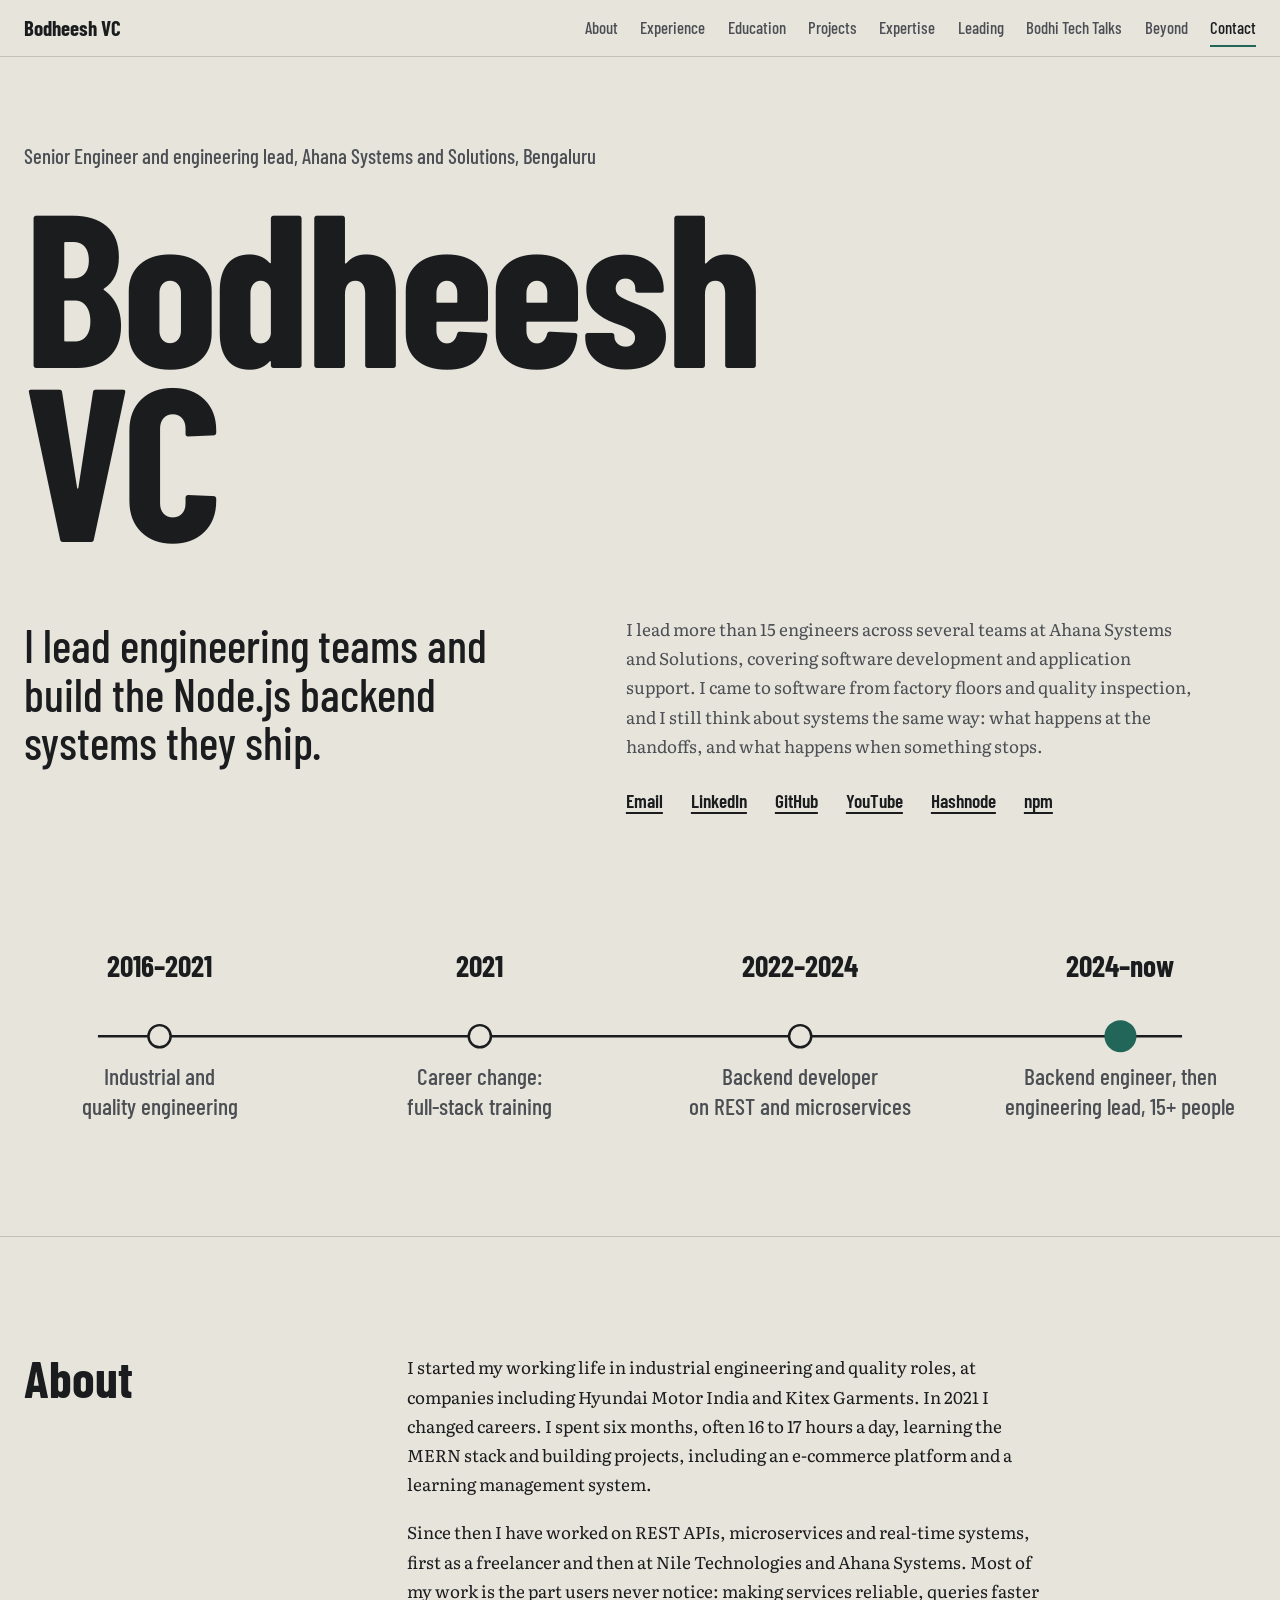
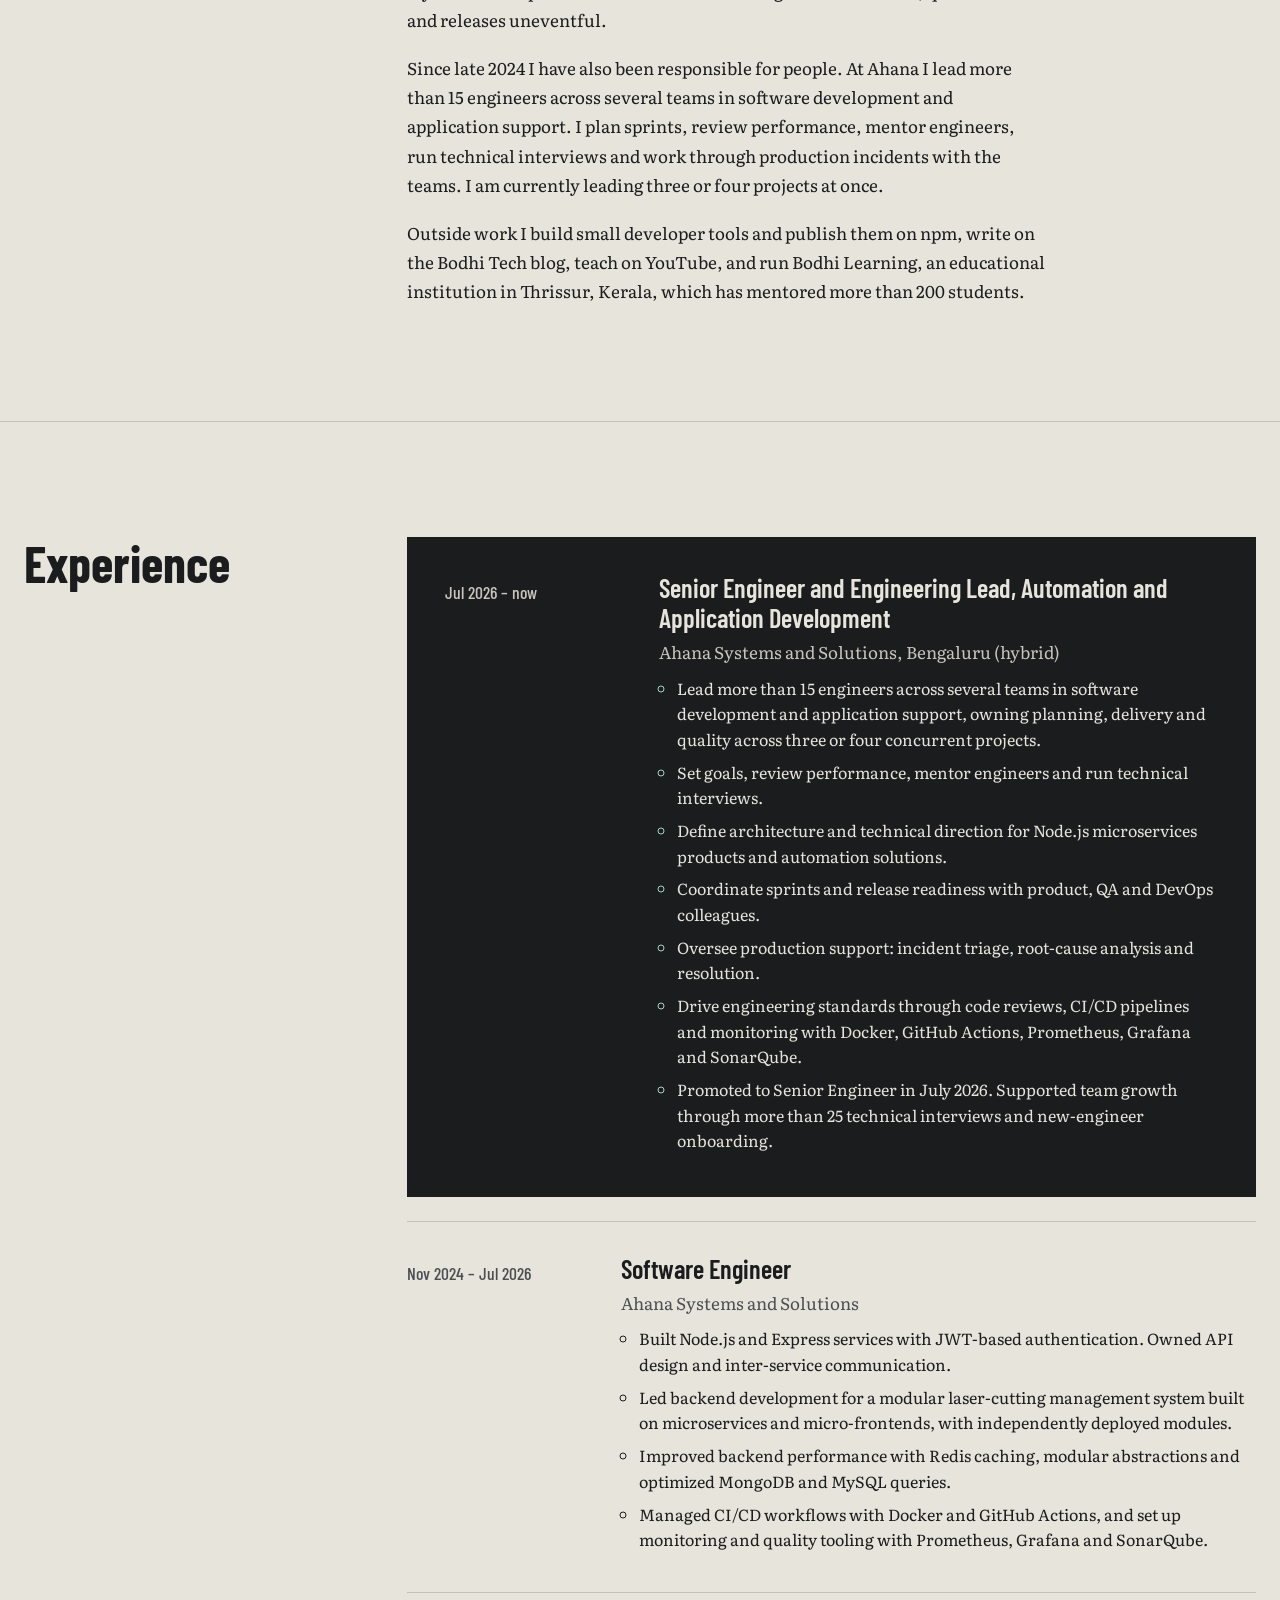
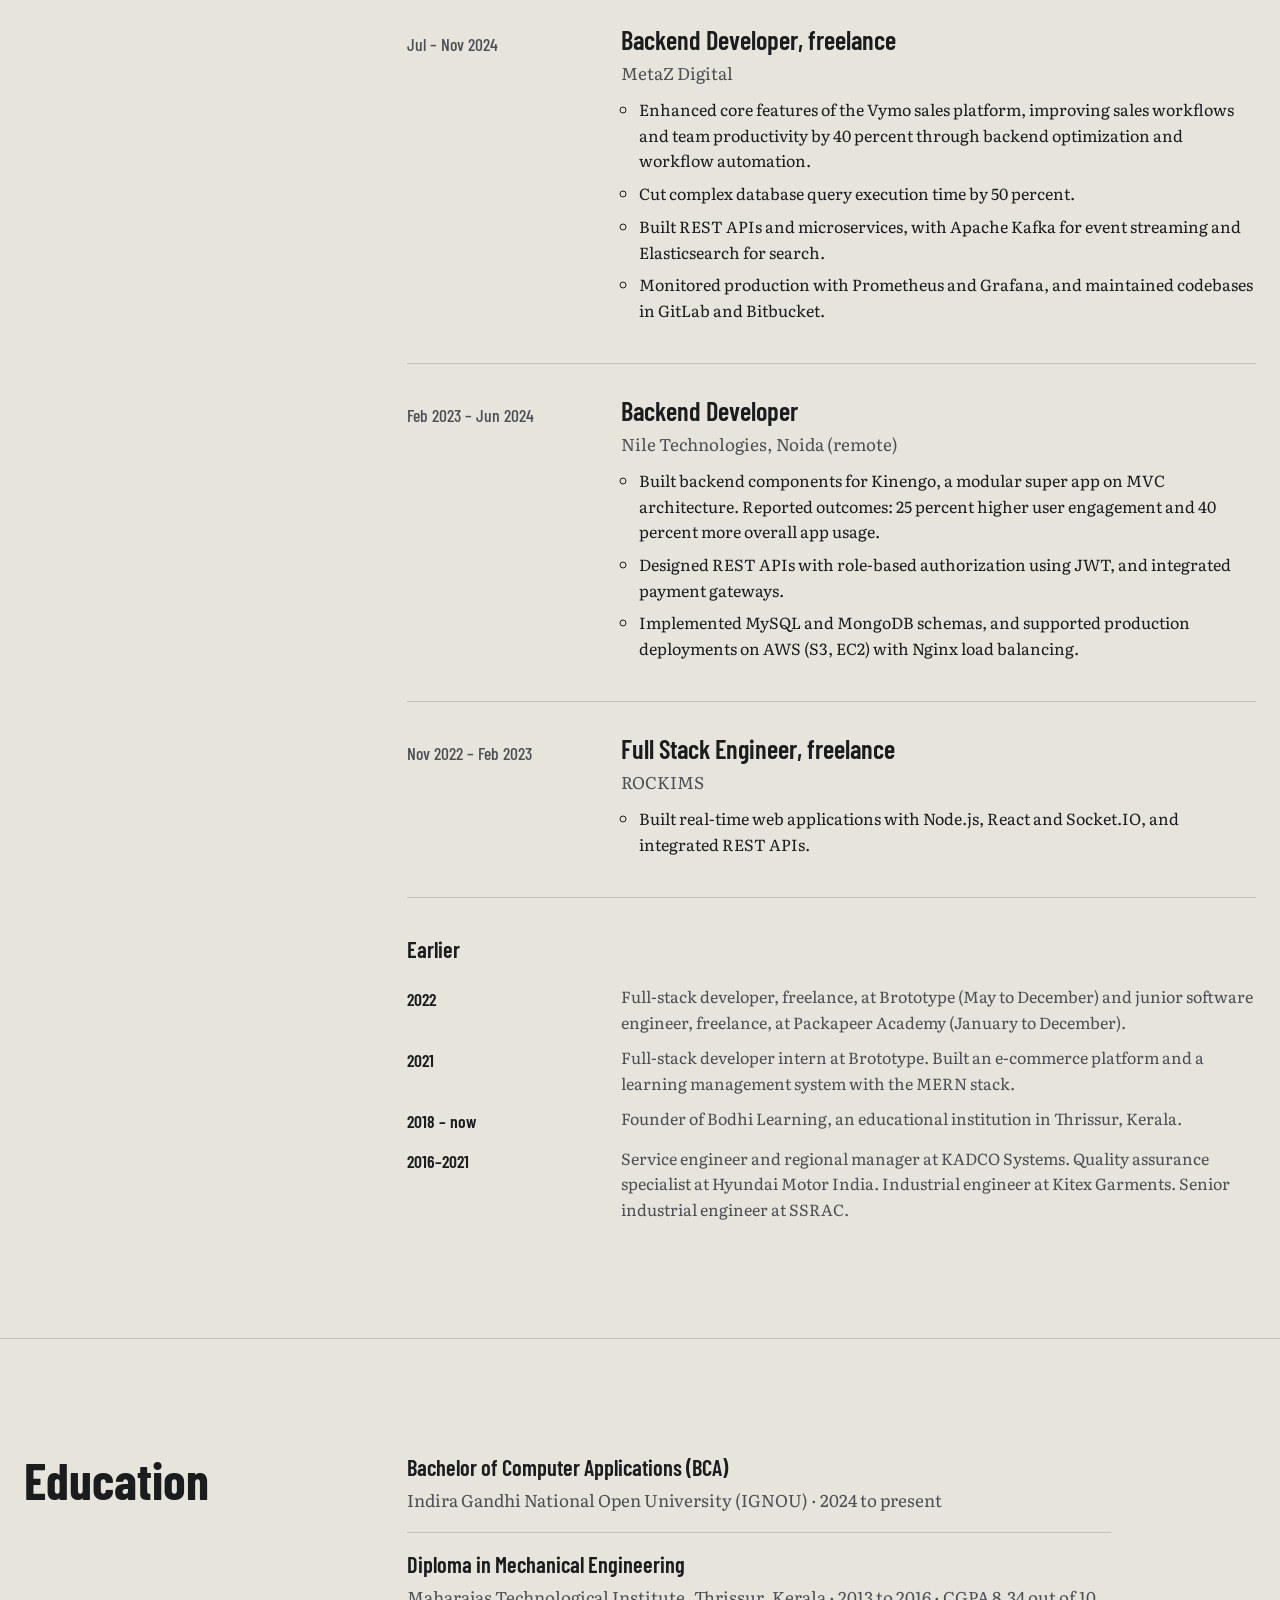
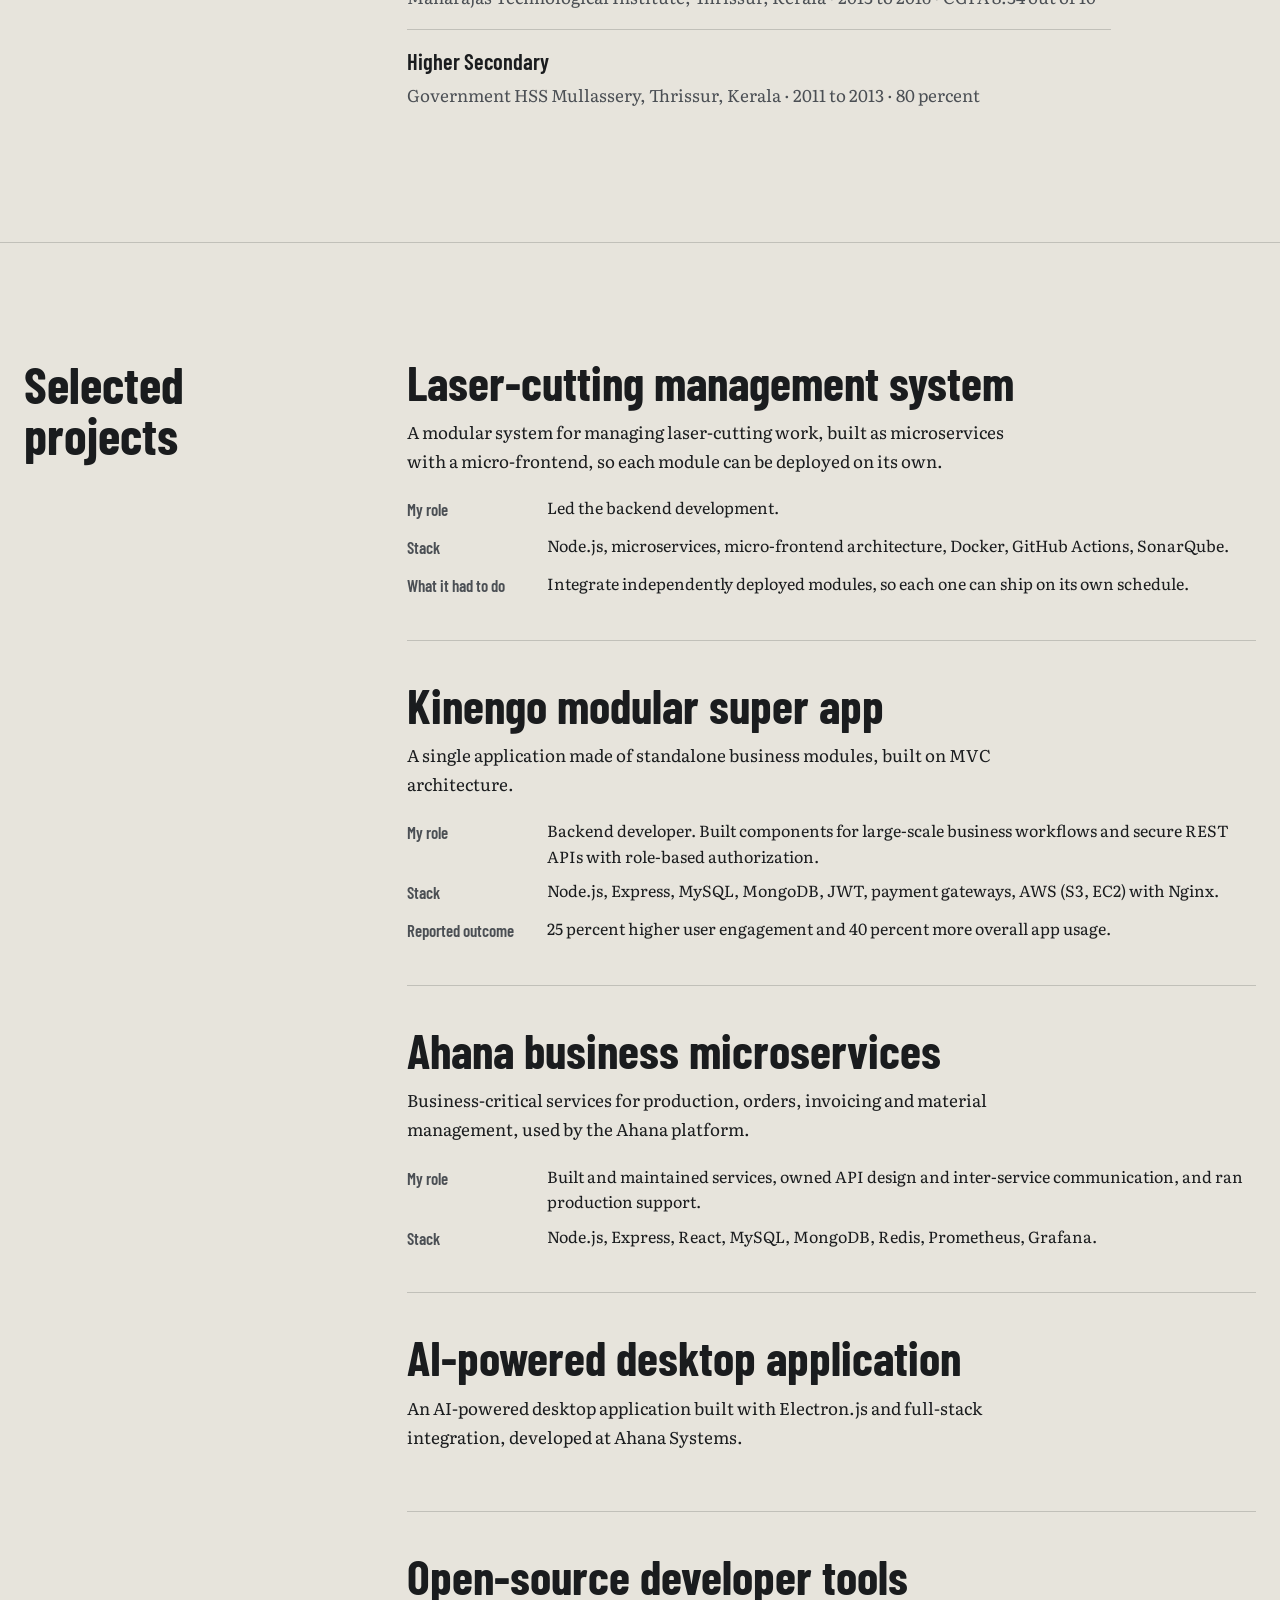
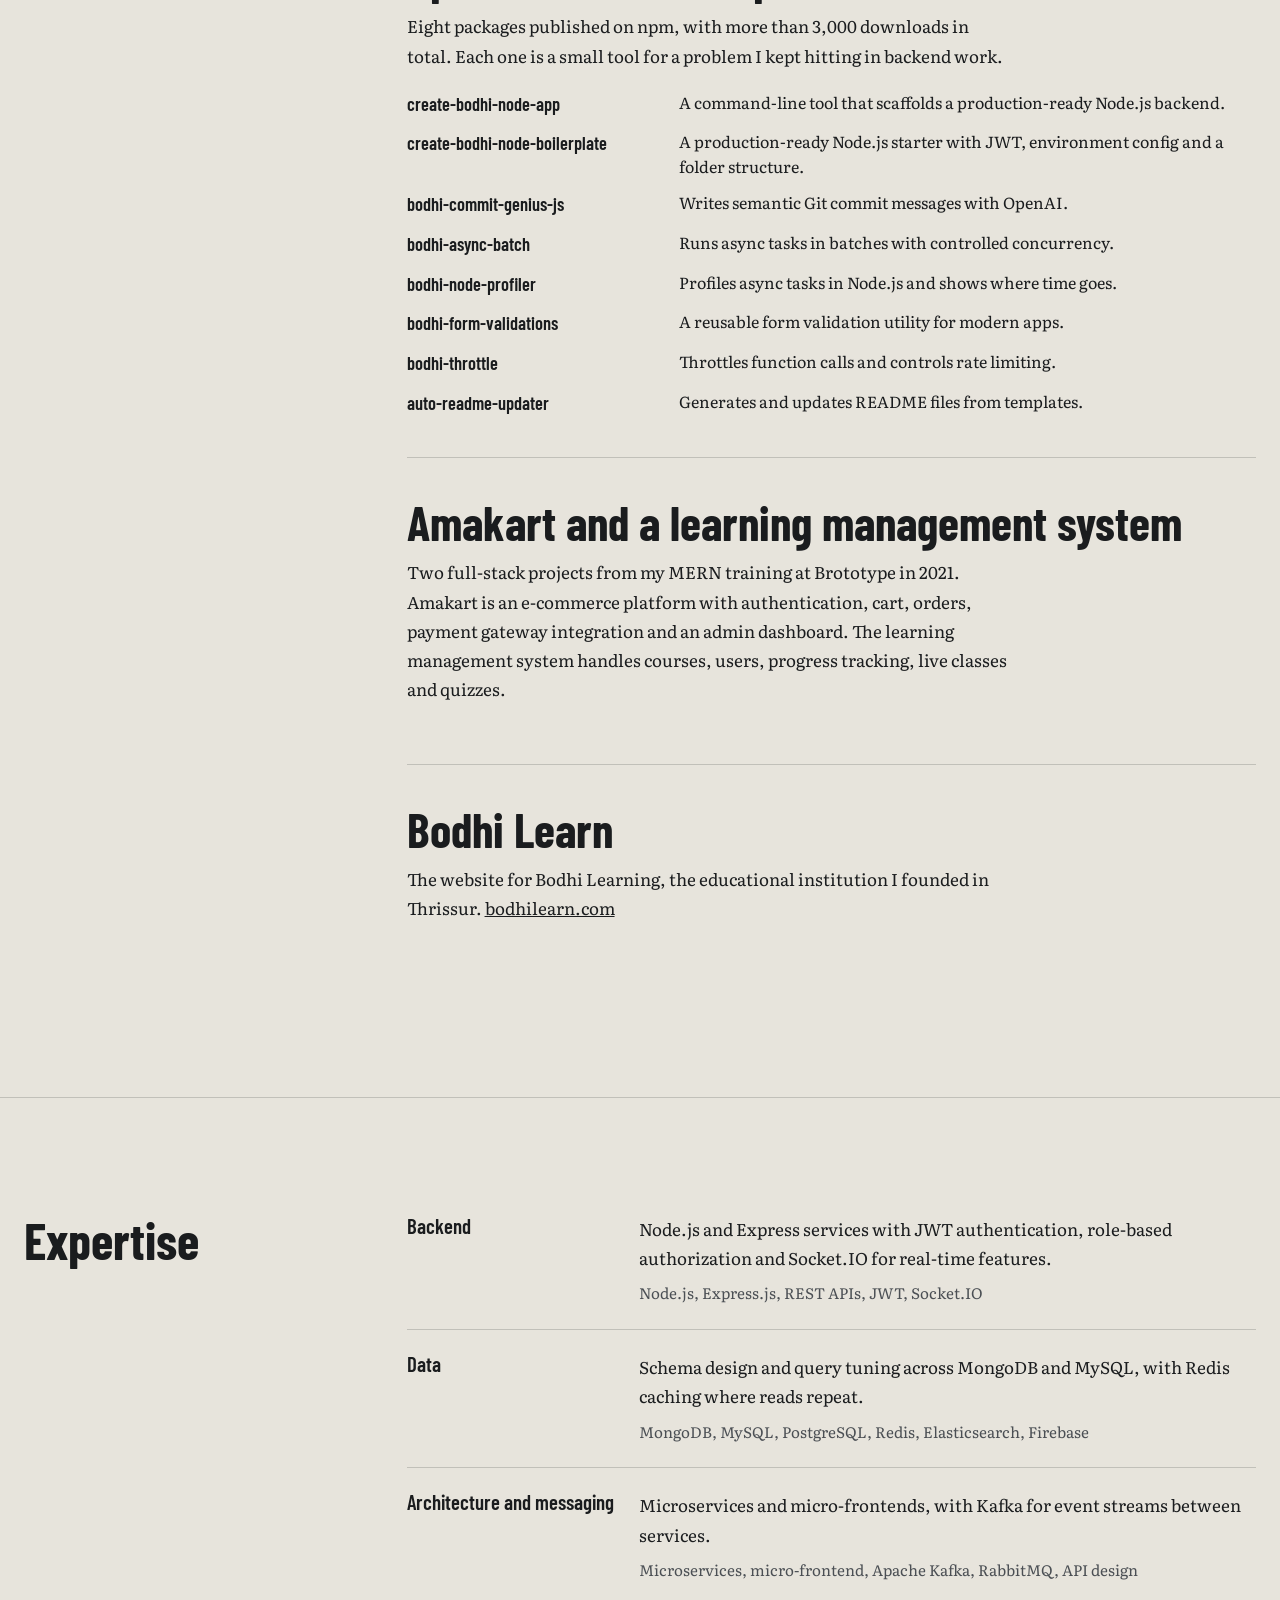
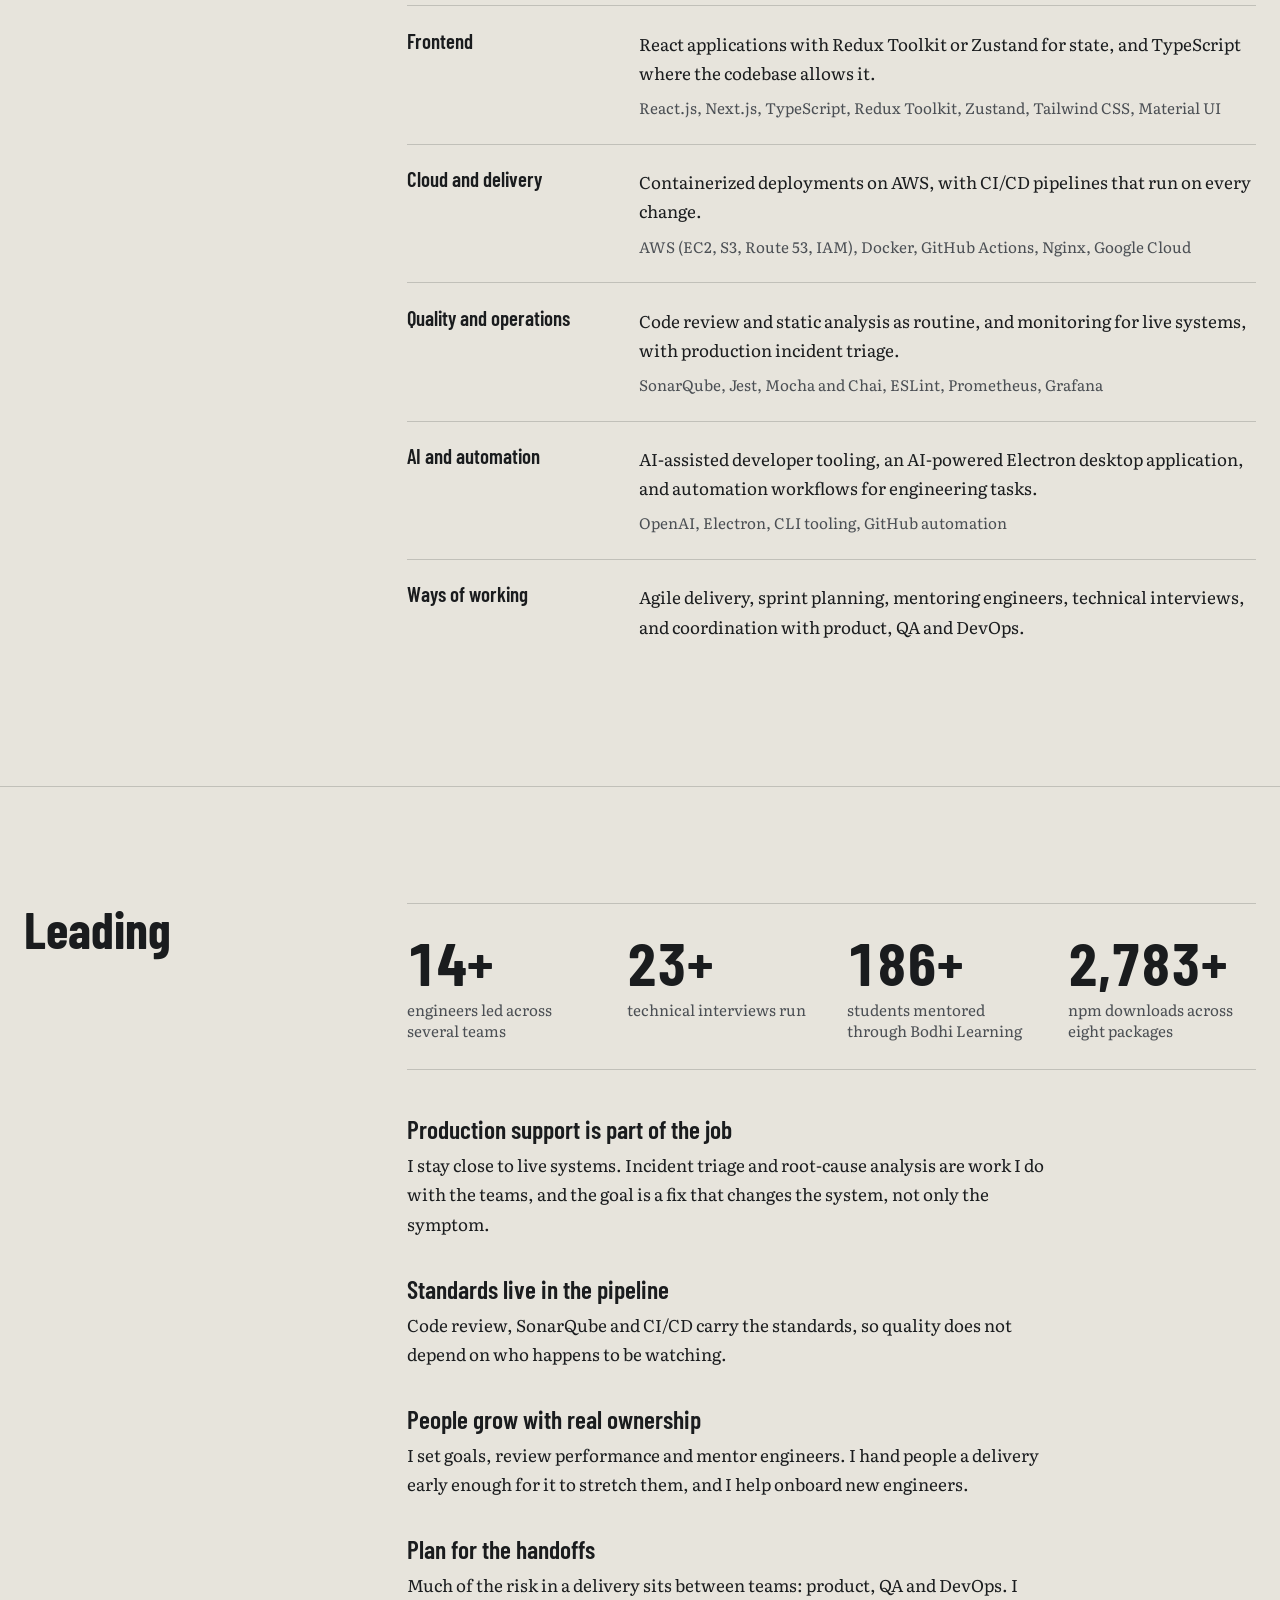
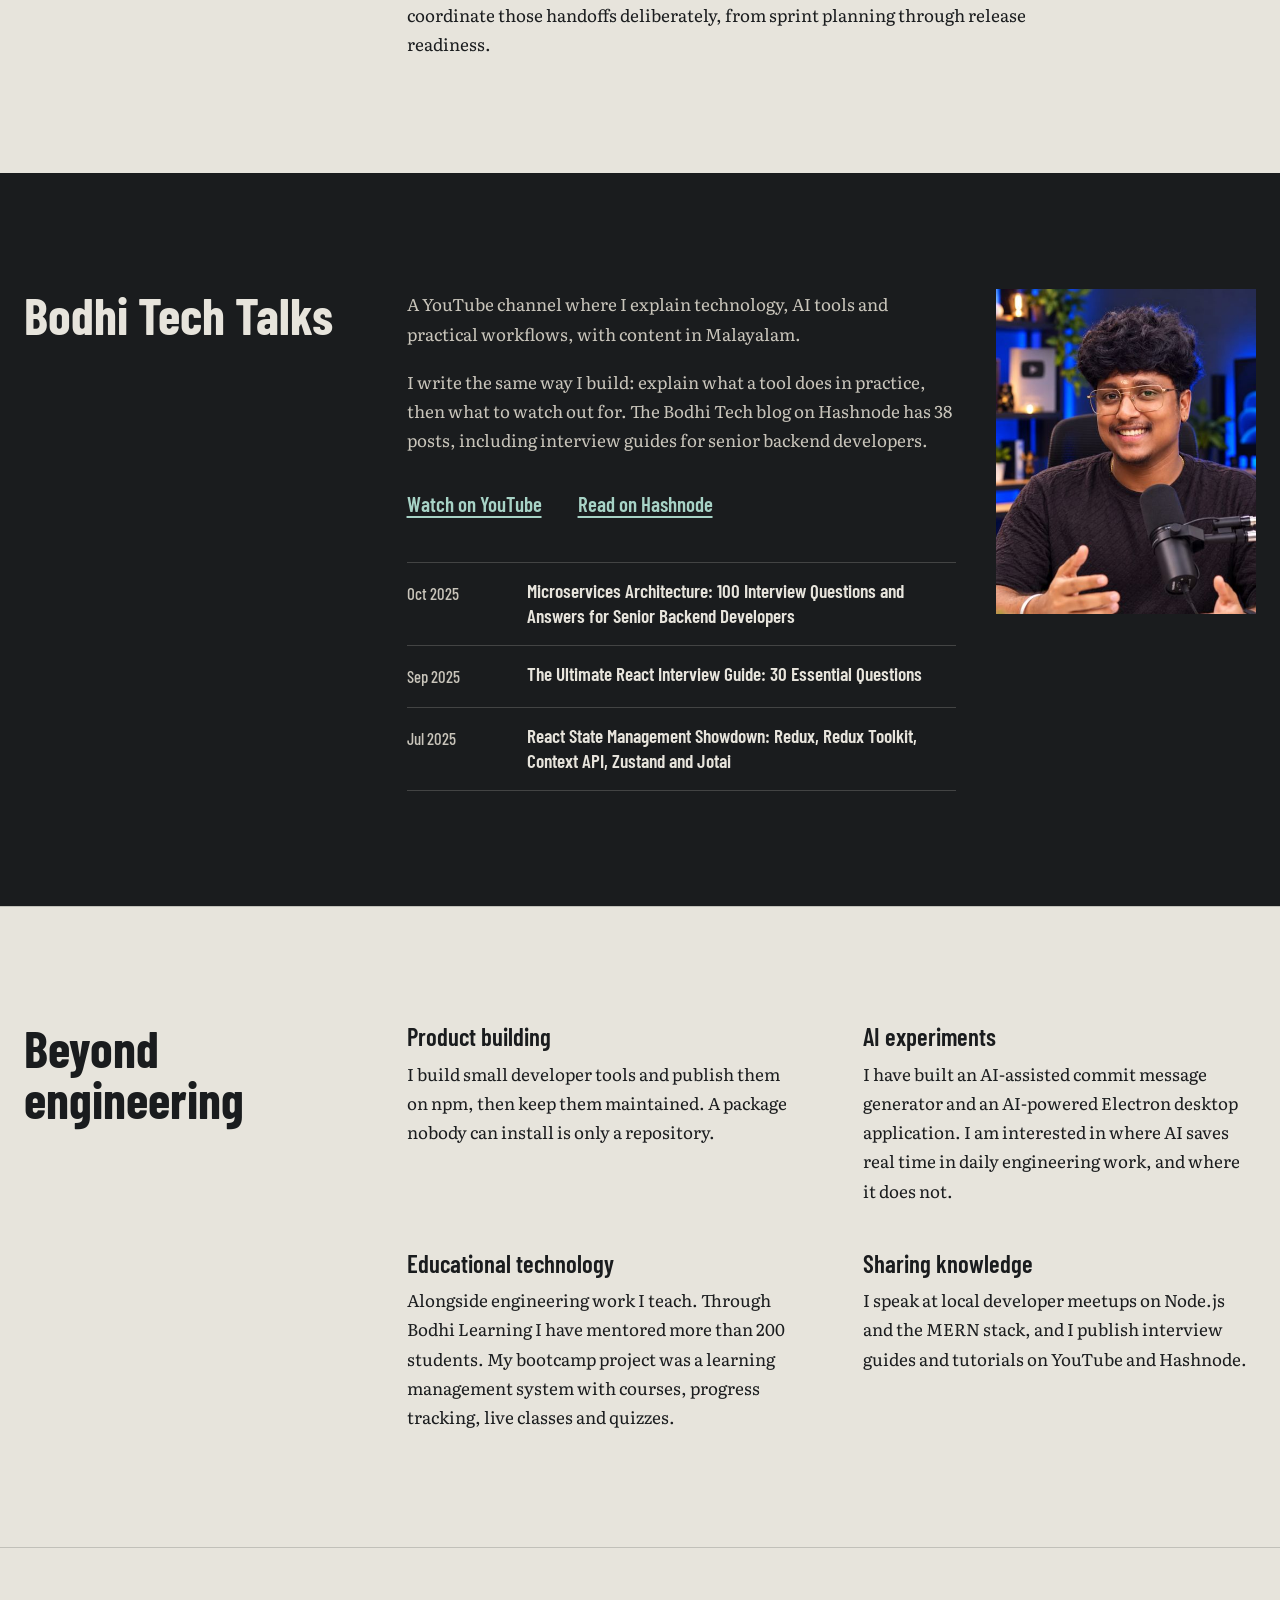
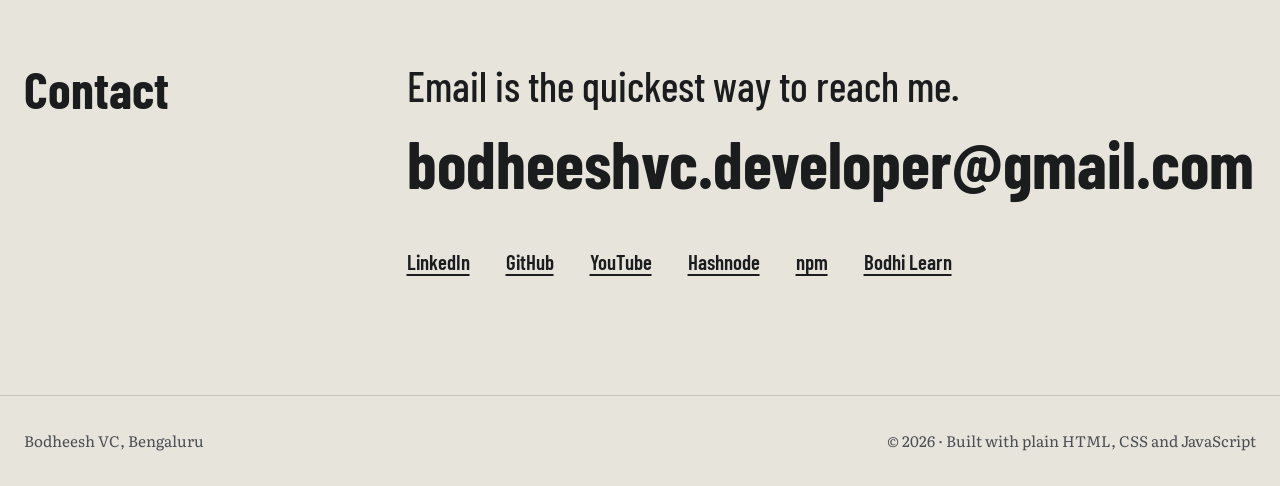
==== index.html @ c2e717b4 "updated" ====
<!doctype html>
<html lang="en">
<head>
  <meta charset="utf-8">
  <meta name="viewport" content="width=device-width, initial-scale=1">
  <title>Bodheesh VC · Senior Engineer and engineering lead, Bengaluru</title>
  <meta name="description" content="Bodheesh VC is a Senior Engineer and engineering lead at Ahana Systems and Solutions in Bengaluru. He leads more than 15 engineers across teams and builds Node.js backend systems, REST APIs and microservices.">
  <meta name="author" content="Bodheesh VC">
  <meta name="theme-color" content="#e7e4dc">
  <meta name="color-scheme" content="light">
  <link rel="canonical" href="https://bodheesh.github.io/portfolio/">

  <meta property="og:type" content="profile">
  <meta property="og:site_name" content="Bodheesh VC">
  <meta property="og:title" content="Bodheesh VC · Senior Engineer and engineering lead">
  <meta property="og:description" content="Leading engineering teams and building Node.js backend systems. Bengaluru, India.">
  <meta property="og:url" content="https://bodheesh.github.io/portfolio/">
  <meta property="og:image" content="https://bodheesh.github.io/portfolio/og-image.png">
  <meta property="og:image:width" content="1200">
  <meta property="og:image:height" content="630">
  <meta property="og:locale" content="en_IN">
  <meta name="twitter:card" content="summary_large_image">
  <meta name="twitter:title" content="Bodheesh VC · Senior Engineer and engineering lead">
  <meta name="twitter:description" content="Leading engineering teams and building Node.js backend systems. Bengaluru, India.">
  <meta name="twitter:image" content="https://bodheesh.github.io/portfolio/og-image.png">

  <link rel="icon" href="favicon.svg" type="image/svg+xml">
  <link rel="icon" href="favicon-32.png" type="image/png" sizes="32x32">
  <link rel="apple-touch-icon" href="apple-touch-icon.png">
  <link rel="manifest" href="site.webmanifest">
  <link rel="preconnect" href="https://fonts.googleapis.com">
  <link rel="preconnect" href="https://fonts.gstatic.com" crossorigin>
  <link rel="stylesheet" href="https://fonts.googleapis.com/css2?family=Barlow+Condensed:wght@500;600;700&family=Literata:opsz,wght@7..72,400;7..72,500&display=swap">
  <link rel="stylesheet" href="styles.css">

  <script type="application/ld+json">
  {
    "@context": "https://schema.org",
    "@type": "Person",
    "@id": "https://bodheesh.github.io/portfolio/#person",
    "name": "Bodheesh VC",
    "url": "https://bodheesh.github.io/portfolio/",
    "image": "https://bodheesh.github.io/portfolio/Images/Bodheesh-800.jpg",
    "jobTitle": "Senior Engineer and Engineering Lead",
    "description": "Senior Engineer and engineering lead leading more than 15 engineers across teams, building Node.js backend systems.",
    "worksFor": { "@type": "Organization", "name": "Ahana Systems and Solutions" },
    "alumniOf": [
      { "@type": "EducationalOrganization", "name": "Indira Gandhi National Open University" },
      { "@type": "EducationalOrganization", "name": "Maharajas Technological Institute" }
    ],
    "address": { "@type": "PostalAddress", "addressLocality": "Bengaluru", "addressRegion": "Karnataka", "addressCountry": "IN" },
    "email": "mailto:bodheeshvc.developer@gmail.com",
    "knowsAbout": ["Node.js", "Express.js", "REST APIs", "Microservices", "Apache Kafka", "Redis", "MongoDB", "MySQL", "AWS", "Docker", "React"],
    "sameAs": [
      "https://www.linkedin.com/in/bodheeshvc/",
      "https://github.com/BODHEESH",
      "https://www.youtube.com/@BodhiTechTalks",
      "https://bodheesh.hashnode.dev/",
      "https://www.npmjs.com/settings/bodheesh/packages"
    ]
  }
  </script>
</head>
<body>
  <div class="scroll-progress" aria-hidden="true"></div>
  <a class="skip" href="#main">Skip to content</a>

  <header class="site-header">
    <div class="wrap">
      <a class="wordmark" href="#top">Bodheesh VC</a>
      <nav class="site-nav" aria-label="Sections">
        <ul>
          <li><a href="#about">About</a></li>
          <li><a href="#experience">Experience</a></li>
          <li><a href="#education">Education</a></li>
          <li><a href="#projects">Projects</a></li>
          <li><a href="#expertise">Expertise</a></li>
          <li><a href="#leading">Leading</a></li>
          <li><a href="#creator">Bodhi Tech Talks</a></li>
          <li><a href="#beyond">Beyond</a></li>
          <li><a href="#contact">Contact</a></li>
        </ul>
      </nav>
    </div>
  </header>

  <main id="main">

    <!-- Hero -->
    <section class="hero" id="top" aria-labelledby="hero-title">
      <div class="wrap">
        <p class="hero-role reveal">Senior Engineer and engineering lead, Ahana Systems and Solutions, Bengaluru</p>
        <h1 class="name" id="hero-title">Bodheesh<br>VC</h1>

        <div class="hero-body">
          <p class="position reveal">I lead engineering teams and build the Node.js backend systems they ship.</p>
          <div class="reveal" style="--d:.15s">
            <p class="intro">I lead more than 15 engineers across several teams at Ahana Systems and Solutions, covering software development and application support. I came to software from factory floors and quality inspection, and I still think about systems the same way: what happens at the handoffs, and what happens when something stops.</p>
            <div class="hero-links">
              <a class="sweep" href="mailto:bodheeshvc.developer@gmail.com">Email</a>
              <a class="sweep" href="https://www.linkedin.com/in/bodheeshvc/">LinkedIn</a>
              <a class="sweep" href="https://github.com/BODHEESH">GitHub</a>
              <a class="sweep" href="https://www.youtube.com/@BodhiTechTalks">YouTube</a>
              <a class="sweep" href="https://bodheesh.hashnode.dev/">Hashnode</a>
              <a class="sweep" href="https://www.npmjs.com/settings/bodheesh/packages">npm</a>
            </div>
          </div>
        </div>

        <div class="rail-wrap">
          <svg class="rail" viewBox="0 0 1000 200" role="img" aria-labelledby="rail-title rail-desc">
            <title id="rail-title">Career path, in four stations</title>
            <desc id="rail-desc">Industrial and quality engineering from 2016 to 2021. Full-stack training in 2021. Backend development from 2022 to 2024. Backend engineering, and then engineering lead of more than 15 engineers at Ahana Systems from 2024 onward.</desc>
            <line class="rail-path" x1="60" y1="100" x2="940" y2="100"></line>

            <text class="rail-year" x="110" y="52" text-anchor="middle">2016–2021</text>
            <circle class="rail-station" cx="110" cy="100" r="9"></circle>
            <text class="rail-text" x="110" y="140" text-anchor="middle">Industrial and</text>
            <text class="rail-text" x="110" y="164" text-anchor="middle">quality engineering</text>

            <text class="rail-year" x="370" y="52" text-anchor="middle">2021</text>
            <circle class="rail-station" cx="370" cy="100" r="9"></circle>
            <text class="rail-text" x="370" y="140" text-anchor="middle">Career change:</text>
            <text class="rail-text" x="370" y="164" text-anchor="middle">full-stack training</text>

            <text class="rail-year" x="630" y="52" text-anchor="middle">2022–2024</text>
            <circle class="rail-station" cx="630" cy="100" r="9"></circle>
            <text class="rail-text" x="630" y="140" text-anchor="middle">Backend developer</text>
            <text class="rail-text" x="630" y="164" text-anchor="middle">on REST and microservices</text>

            <text class="rail-year" x="890" y="52" text-anchor="middle">2024–now</text>
            <circle class="rail-station now" cx="890" cy="100" r="12"></circle>
            <text class="rail-text" x="890" y="140" text-anchor="middle">Backend engineer, then</text>
            <text class="rail-text" x="890" y="164" text-anchor="middle">engineering lead, 15+ people</text>
          </svg>

          <ol class="rail-list">
            <li><strong>2016–2021</strong><span>Industrial and quality engineering</span></li>
            <li><strong>2021</strong><span>Career change: full-stack training (MERN)</span></li>
            <li><strong>2022–2024</strong><span>Backend developer on REST APIs and microservices</span></li>
            <li><strong>2024–now</strong><span>Backend engineer, then engineering lead of 15+ people at Ahana Systems</span></li>
          </ol>
        </div>
      </div>
    </section>

    <!-- About -->
    <section class="section" id="about" aria-labelledby="about-title">
      <div class="wrap section-grid">
        <h2 class="section-label reveal" id="about-title">About</h2>
        <div class="prose reveal">
          <p>I started my working life in industrial engineering and quality roles, at companies including Hyundai Motor India and Kitex Garments. In 2021 I changed careers. I spent six months, often 16 to 17 hours a day, learning the MERN stack and building projects, including an e-commerce platform and a learning management system.</p>
          <p>Since then I have worked on REST APIs, microservices and real-time systems, first as a freelancer and then at Nile Technologies and Ahana Systems. Most of my work is the part users never notice: making services reliable, queries faster and releases uneventful.</p>
          <p>Since late 2024 I have also been responsible for people. At Ahana I lead more than 15 engineers across several teams in software development and application support. I plan sprints, review performance, mentor engineers, run technical interviews and work through production incidents with the teams. I am currently leading three or four projects at once.</p>
          <p>Outside work I build small developer tools and publish them on npm, write on the Bodhi Tech blog, teach on YouTube, and run Bodhi Learning, an educational institution in Thrissur, Kerala, which has mentored more than 200 students.</p>
        </div>
      </div>
    </section>

    <!-- Experience -->
    <section class="section" id="experience" aria-labelledby="experience-title">
      <div class="wrap section-grid">
        <h2 class="section-label reveal" id="experience-title">Experience</h2>
        <div>
          <ol class="timeline">
            <li class="current reveal">
              <div class="when">Jul 2026 – now</div>
              <div class="role">
                <h3>Senior Engineer and Engineering Lead, Automation and Application Development</h3>
                <p class="org">Ahana Systems and Solutions, Bengaluru (hybrid)</p>
                <ul>
                  <li>Lead more than 15 engineers across several teams in software development and application support, owning planning, delivery and quality across three or four concurrent projects.</li>
                  <li>Set goals, review performance, mentor engineers and run technical interviews.</li>
                  <li>Define architecture and technical direction for Node.js microservices products and automation solutions.</li>
                  <li>Coordinate sprints and release readiness with product, QA and DevOps colleagues.</li>
                  <li>Oversee production support: incident triage, root-cause analysis and resolution.</li>
                  <li>Drive engineering standards through code reviews, CI/CD pipelines and monitoring with Docker, GitHub Actions, Prometheus, Grafana and SonarQube.</li>
                  <li>Promoted to Senior Engineer in July 2026. Supported team growth through more than 25 technical interviews and new-engineer onboarding.</li>
                </ul>
              </div>
            </li>

            <li class="reveal" style="--d:.08s">
              <div class="when">Nov 2024 – Jul 2026</div>
              <div class="role">
                <h3>Software Engineer</h3>
                <p class="org">Ahana Systems and Solutions</p>
                <ul>
                  <li>Built Node.js and Express services with JWT-based authentication. Owned API design and inter-service communication.</li>
                  <li>Led backend development for a modular laser-cutting management system built on microservices and micro-frontends, with independently deployed modules.</li>
                  <li>Improved backend performance with Redis caching, modular abstractions and optimized MongoDB and MySQL queries.</li>
                  <li>Managed CI/CD workflows with Docker and GitHub Actions, and set up monitoring and quality tooling with Prometheus, Grafana and SonarQube.</li>
                </ul>
              </div>
            </li>

            <li class="reveal" style="--d:.12s">
              <div class="when">Jul – Nov 2024</div>
              <div class="role">
                <h3>Backend Developer, freelance</h3>
                <p class="org">MetaZ Digital</p>
                <ul>
                  <li>Enhanced core features of the Vymo sales platform, improving sales workflows and team productivity by 40 percent through backend optimization and workflow automation.</li>
                  <li>Cut complex database query execution time by 50 percent.</li>
                  <li>Built REST APIs and microservices, with Apache Kafka for event streaming and Elasticsearch for search.</li>
                  <li>Monitored production with Prometheus and Grafana, and maintained codebases in GitLab and Bitbucket.</li>
                </ul>
              </div>
            </li>

            <li class="reveal" style="--d:.16s">
              <div class="when">Feb 2023 – Jun 2024</div>
              <div class="role">
                <h3>Backend Developer</h3>
                <p class="org">Nile Technologies, Noida (remote)</p>
                <ul>
                  <li>Built backend components for Kinengo, a modular super app on MVC architecture. Reported outcomes: 25 percent higher user engagement and 40 percent more overall app usage.</li>
                  <li>Designed REST APIs with role-based authorization using JWT, and integrated payment gateways.</li>
                  <li>Implemented MySQL and MongoDB schemas, and supported production deployments on AWS (S3, EC2) with Nginx load balancing.</li>
                </ul>
              </div>
            </li>

            <li class="reveal" style="--d:.2s">
              <div class="when">Nov 2022 – Feb 2023</div>
              <div class="role">
                <h3>Full Stack Engineer, freelance</h3>
                <p class="org">ROCKIMS</p>
                <ul>
                  <li>Built real-time web applications with Node.js, React and Socket.IO, and integrated REST APIs.</li>
                </ul>
              </div>
            </li>
          </ol>

          <div class="earlier reveal">
            <h3 class="earlier-title">Earlier</h3>
            <dl class="facts-list">
              <dt>2022</dt>
              <dd>Full-stack developer, freelance, at Brototype (May to December) and junior software engineer, freelance, at Packapeer Academy (January to December).</dd>
              <dt>2021</dt>
              <dd>Full-stack developer intern at Brototype. Built an e-commerce platform and a learning management system with the MERN stack.</dd>
              <dt>2018 – now</dt>
              <dd>Founder of Bodhi Learning, an educational institution in Thrissur, Kerala.</dd>
              <dt>2016–2021</dt>
              <dd>Service engineer and regional manager at KADCO Systems. Quality assurance specialist at Hyundai Motor India. Industrial engineer at Kitex Garments. Senior industrial engineer at SSRAC.</dd>
            </dl>
          </div>
        </div>
      </div>
    </section>

    <!-- Education -->
    <section class="section" id="education" aria-labelledby="education-title">
      <div class="wrap section-grid">
        <h2 class="section-label reveal" id="education-title">Education</h2>
        <ul class="education reveal">
          <li>
            <h3>Bachelor of Computer Applications (BCA)</h3>
            <p>Indira Gandhi National Open University (IGNOU) · 2024 to present</p>
          </li>
          <li>
            <h3>Diploma in Mechanical Engineering</h3>
            <p>Maharajas Technological Institute, Thrissur, Kerala · 2013 to 2016 · CGPA 8.34 out of 10</p>
          </li>
          <li>
            <h3>Higher Secondary</h3>
            <p>Government HSS Mullassery, Thrissur, Kerala · 2011 to 2013 · 80 percent</p>
          </li>
        </ul>
      </div>
    </section>

    <!-- Projects -->
    <section class="section" id="projects" aria-labelledby="projects-title">
      <div class="wrap section-grid">
        <h2 class="section-label reveal" id="projects-title">Selected projects</h2>
        <div>

          <article class="project reveal">
            <h3>Laser-cutting management system</h3>
            <p class="lead">A modular system for managing laser-cutting work, built as microservices with a micro-frontend, so each module can be deployed on its own.</p>
            <dl class="facts">
              <dt>My role</dt>
              <dd>Led the backend development.</dd>
              <dt>Stack</dt>
              <dd>Node.js, microservices, micro-frontend architecture, Docker, GitHub Actions, SonarQube.</dd>
              <dt>What it had to do</dt>
              <dd>Integrate independently deployed modules, so each one can ship on its own schedule.</dd>
            </dl>
          </article>

          <article class="project reveal">
            <h3>Kinengo modular super app</h3>
            <p class="lead">A single application made of standalone business modules, built on MVC architecture.</p>
            <dl class="facts">
              <dt>My role</dt>
              <dd>Backend developer. Built components for large-scale business workflows and secure REST APIs with role-based authorization.</dd>
              <dt>Stack</dt>
              <dd>Node.js, Express, MySQL, MongoDB, JWT, payment gateways, AWS (S3, EC2) with Nginx.</dd>
              <dt>Reported outcome</dt>
              <dd>25 percent higher user engagement and 40 percent more overall app usage.</dd>
            </dl>
          </article>

          <article class="project reveal">
            <h3>Ahana business microservices</h3>
            <p class="lead">Business-critical services for production, orders, invoicing and material management, used by the Ahana platform.</p>
            <dl class="facts">
              <dt>My role</dt>
              <dd>Built and maintained services, owned API design and inter-service communication, and ran production support.</dd>
              <dt>Stack</dt>
              <dd>Node.js, Express, React, MySQL, MongoDB, Redis, Prometheus, Grafana.</dd>
            </dl>
          </article>

          <article class="project reveal">
            <h3>AI-powered desktop application</h3>
            <p class="lead">An AI-powered desktop application built with Electron.js and full-stack integration, developed at Ahana Systems.</p>
          </article>

          <article class="project reveal">
            <h3>Open-source developer tools</h3>
            <p class="lead">Eight packages published on npm, with more than 3,000 downloads in total. Each one is a small tool for a problem I kept hitting in backend work.</p>
            <ul class="packages">
              <li><strong>create-bodhi-node-app</strong><span>A command-line tool that scaffolds a production-ready Node.js backend.</span></li>
              <li><strong>create-bodhi-node-boilerplate</strong><span>A production-ready Node.js starter with JWT, environment config and a folder structure.</span></li>
              <li><strong>bodhi-commit-genius-js</strong><span>Writes semantic Git commit messages with OpenAI.</span></li>
              <li><strong>bodhi-async-batch</strong><span>Runs async tasks in batches with controlled concurrency.</span></li>
              <li><strong>bodhi-node-profiler</strong><span>Profiles async tasks in Node.js and shows where time goes.</span></li>
              <li><strong>bodhi-form-validations</strong><span>A reusable form validation utility for modern apps.</span></li>
              <li><strong>bodhi-throttle</strong><span>Throttles function calls and controls rate limiting.</span></li>
              <li><strong>auto-readme-updater</strong><span>Generates and updates README files from templates.</span></li>
            </ul>
          </article>

          <article class="project reveal">
            <h3>Amakart and a learning management system</h3>
            <p class="lead">Two full-stack projects from my MERN training at Brototype in 2021. Amakart is an e-commerce platform with authentication, cart, orders, payment gateway integration and an admin dashboard. The learning management system handles courses, users, progress tracking, live classes and quizzes.</p>
          </article>

          <article class="project reveal">
            <h3>Bodhi Learn</h3>
            <p class="lead">The website for Bodhi Learning, the educational institution I founded in Thrissur. <a href="https://bodhilearn.com">bodhilearn.com</a></p>
          </article>

        </div>
      </div>
    </section>

    <!-- Expertise -->
    <section class="section" id="expertise" aria-labelledby="expertise-title">
      <div class="wrap section-grid">
        <h2 class="section-label reveal" id="expertise-title">Expertise</h2>
        <dl class="skills">
          <div class="reveal">
            <dt>Backend</dt>
            <dd>
              <p>Node.js and Express services with JWT authentication, role-based authorization and Socket.IO for real-time features.</p>
              <p class="items">Node.js, Express.js, REST APIs, JWT, Socket.IO</p>
            </dd>
          </div>
          <div class="reveal">
            <dt>Data</dt>
            <dd>
              <p>Schema design and query tuning across MongoDB and MySQL, with Redis caching where reads repeat.</p>
              <p class="items">MongoDB, MySQL, PostgreSQL, Redis, Elasticsearch, Firebase</p>
            </dd>
          </div>
          <div class="reveal">
            <dt>Architecture and messaging</dt>
            <dd>
              <p>Microservices and micro-frontends, with Kafka for event streams between services.</p>
              <p class="items">Microservices, micro-frontend, Apache Kafka, RabbitMQ, API design</p>
            </dd>
          </div>
          <div class="reveal">
            <dt>Frontend</dt>
            <dd>
              <p>React applications with Redux Toolkit or Zustand for state, and TypeScript where the codebase allows it.</p>
              <p class="items">React.js, Next.js, TypeScript, Redux Toolkit, Zustand, Tailwind CSS, Material UI</p>
            </dd>
          </div>
          <div class="reveal">
            <dt>Cloud and delivery</dt>
            <dd>
              <p>Containerized deployments on AWS, with CI/CD pipelines that run on every change.</p>
              <p class="items">AWS (EC2, S3, Route 53, IAM), Docker, GitHub Actions, Nginx, Google Cloud</p>
            </dd>
          </div>
          <div class="reveal">
            <dt>Quality and operations</dt>
            <dd>
              <p>Code review and static analysis as routine, and monitoring for live systems, with production incident triage.</p>
              <p class="items">SonarQube, Jest, Mocha and Chai, ESLint, Prometheus, Grafana</p>
            </dd>
          </div>
          <div class="reveal">
            <dt>AI and automation</dt>
            <dd>
              <p>AI-assisted developer tooling, an AI-powered Electron desktop application, and automation workflows for engineering tasks.</p>
              <p class="items">OpenAI, Electron, CLI tooling, GitHub automation</p>
            </dd>
          </div>
          <div class="reveal">
            <dt>Ways of working</dt>
            <dd>
              <p>Agile delivery, sprint planning, mentoring engineers, technical interviews, and coordination with product, QA and DevOps.</p>
            </dd>
          </div>
        </dl>
      </div>
    </section>

    <!-- Leading -->
    <section class="section" id="leading" aria-labelledby="leading-title">
      <div class="wrap section-grid">
        <h2 class="section-label reveal" id="leading-title">Leading</h2>
        <div>
          <div class="stats reveal" aria-label="Key numbers">
            <div class="stat">
              <span class="stat-num" data-count="15" data-suffix="+">15+</span>
              <span class="stat-label">engineers led across several teams</span>
            </div>
            <div class="stat">
              <span class="stat-num" data-count="25" data-suffix="+">25+</span>
              <span class="stat-label">technical interviews run</span>
            </div>
            <div class="stat">
              <span class="stat-num" data-count="200" data-suffix="+">200+</span>
              <span class="stat-label">students mentored through Bodhi Learning</span>
            </div>
            <div class="stat">
              <span class="stat-num" data-count="3000" data-suffix="+">3,000+</span>
              <span class="stat-label">npm downloads across eight packages</span>
            </div>
          </div>

          <ol class="principles">
            <li class="reveal">
              <h3>Production support is part of the job</h3>
              <p>I stay close to live systems. Incident triage and root-cause analysis are work I do with the teams, and the goal is a fix that changes the system, not only the symptom.</p>
            </li>
            <li class="reveal">
              <h3>Standards live in the pipeline</h3>
              <p>Code review, SonarQube and CI/CD carry the standards, so quality does not depend on who happens to be watching.</p>
            </li>
            <li class="reveal">
              <h3>People grow with real ownership</h3>
              <p>I set goals, review performance and mentor engineers. I hand people a delivery early enough for it to stretch them, and I help onboard new engineers.</p>
            </li>
            <li class="reveal">
              <h3>Plan for the handoffs</h3>
              <p>Much of the risk in a delivery sits between teams: product, QA and DevOps. I coordinate those handoffs deliberately, from sprint planning through release readiness.</p>
            </li>
          </ol>
        </div>
      </div>
    </section>

    <!-- Creator -->
    <section class="section creator" id="creator" aria-labelledby="creator-title">
      <div class="wrap section-grid">
        <h2 class="section-label reveal" id="creator-title">Bodhi Tech Talks</h2>
        <div class="creator-body">
          <div class="prose reveal">
            <p>A YouTube channel where I explain technology, AI tools and practical workflows, with content in Malayalam.</p>
            <p>I write the same way I build: explain what a tool does in practice, then what to watch out for. The Bodhi Tech blog on Hashnode has 38 posts, including interview guides for senior backend developers.</p>

            <ul class="creator-links">
              <li><a class="sweep" href="https://www.youtube.com/@BodhiTechTalks">Watch on YouTube</a></li>
              <li><a class="sweep" href="https://bodheesh.hashnode.dev/">Read on Hashnode</a></li>
            </ul>

            <ol class="posts">
              <li><time datetime="2025-10">Oct 2025</time><a href="https://bodheesh.hashnode.dev/">Microservices Architecture: 100 Interview Questions and Answers for Senior Backend Developers</a></li>
              <li><time datetime="2025-09">Sep 2025</time><a href="https://bodheesh.hashnode.dev/">The Ultimate React Interview Guide: 30 Essential Questions</a></li>
              <li><time datetime="2025-07">Jul 2025</time><a href="https://bodheesh.hashnode.dev/">React State Management Showdown: Redux, Redux Toolkit, Context API, Zustand and Jotai</a></li>
            </ol>
          </div>
          <figure class="creator-photo reveal">
            <img src="Images/Bodheesh-480.jpg"
                 srcset="Images/Bodheesh-480.jpg 480w, Images/Bodheesh-800.jpg 800w"
                 sizes="(max-width: 760px) 70vw, 260px"
                 width="800" height="1000" loading="lazy"
                 alt="Bodheesh VC at a desk with a microphone, talking to the camera in a studio.">
          </figure>
        </div>
      </div>
    </section>

    <!-- Beyond engineering -->
    <section class="section" id="beyond" aria-labelledby="beyond-title">
      <div class="wrap section-grid">
        <h2 class="section-label reveal" id="beyond-title">Beyond engineering</h2>
        <div class="beyond">
          <div class="reveal">
            <h3>Product building</h3>
            <p>I build small developer tools and publish them on npm, then keep them maintained. A package nobody can install is only a repository.</p>
          </div>
          <div class="reveal" style="--d:.08s">
            <h3>AI experiments</h3>
            <p>I have built an AI-assisted commit message generator and an AI-powered Electron desktop application. I am interested in where AI saves real time in daily engineering work, and where it does not.</p>
          </div>
          <div class="reveal" style="--d:.12s">
            <h3>Educational technology</h3>
            <p>Alongside engineering work I teach. Through Bodhi Learning I have mentored more than 200 students. My bootcamp project was a learning management system with courses, progress tracking, live classes and quizzes.</p>
          </div>
          <div class="reveal" style="--d:.16s">
            <h3>Sharing knowledge</h3>
            <p>I speak at local developer meetups on Node.js and the MERN stack, and I publish interview guides and tutorials on YouTube and Hashnode.</p>
          </div>
        </div>
      </div>
    </section>

    <!-- Contact -->
    <section class="section" id="contact" aria-labelledby="contact-title">
      <div class="wrap section-grid">
        <h2 class="section-label reveal" id="contact-title">Contact</h2>
        <div>
          <p class="contact-line reveal">Email is the quickest way to reach me.</p>
          <a class="contact-mail reveal sweep" href="mailto:bodheeshvc.developer@gmail.com">bodheeshvc.developer@gmail.com</a>
          <ul class="contact-links">
            <li><a class="sweep" href="https://www.linkedin.com/in/bodheeshvc/">LinkedIn</a></li>
            <li><a class="sweep" href="https://github.com/BODHEESH">GitHub</a></li>
            <li><a class="sweep" href="https://www.youtube.com/@BodhiTechTalks">YouTube</a></li>
            <li><a class="sweep" href="https://bodheesh.hashnode.dev/">Hashnode</a></li>
            <li><a class="sweep" href="https://www.npmjs.com/settings/bodheesh/packages">npm</a></li>
            <li><a class="sweep" href="https://bodhilearn.com">Bodhi Learn</a></li>
          </ul>
        </div>
      </div>
    </section>

  </main>

  <footer class="site-footer">
    <div class="wrap">
      <span>Bodheesh VC, Bengaluru</span>
      <span>© <span id="year">2026</span> · Built with plain HTML, CSS and JavaScript</span>
    </div>
  </footer>

  <script src="script.js" defer></script>
</body>
</html>
---- styles.css ----
/* Bodheesh VC portfolio
   Palette: graphite on engineering-drawing grey, one verdigris signal colour.
   Type: Barlow Condensed for display and labels, Literata for reading text. */

:root {
  --paper: #e7e4dc;
  --paper-deep: #d8d4ca;
  --ink: #1a1c1e;
  --ink-2: #4b4f54;
  --rule: rgba(26, 28, 30, 0.18);
  --signal: #22665a;
  --signal-light: #a7d3c6;
  --panel-text: #e7e4dc;
  --panel-muted: #c9c5bb;
  --display: "Barlow Condensed", "Arial Narrow", Arial, sans-serif;
  --text: Literata, Georgia, "Times New Roman", serif;
}

*,
*::before,
*::after {
  box-sizing: border-box;
}

html {
  scroll-behavior: smooth;
  -webkit-text-size-adjust: 100%;
}

body {
  margin: 0;
  background: var(--paper);
  color: var(--ink);
  font-family: var(--text);
  font-size: 1.0625rem;
  line-height: 1.72;
  text-rendering: optimizeLegibility;
}

h1,
h2,
h3 {
  margin: 0;
  font-weight: 600;
}

p {
  margin: 0 0 1.1em;
}

a {
  color: inherit;
}

a:hover {
  color: var(--signal);
}

:focus-visible {
  outline: 2px solid var(--signal);
  outline-offset: 4px;
}

img,
svg {
  display: block;
  max-width: 100%;
}

.skip {
  position: absolute;
  left: -999px;
  top: 0;
}

.skip:focus {
  left: 1rem;
  top: 1rem;
  z-index: 20;
  background: var(--ink);
  color: var(--paper);
  padding: 0.5rem 1rem;
}

.wrap {
  width: min(1320px, 100% - 3rem);
  margin-inline: auto;
}

/* ---------- Header ---------- */

.site-header {
  position: sticky;
  top: 0;
  z-index: 10;
  background: var(--paper);
  border-bottom: 1px solid var(--rule);
}

.site-header .wrap {
  display: flex;
  align-items: center;
  justify-content: space-between;
  gap: 1.5rem;
  min-height: 3.5rem;
}

.wordmark {
  font-family: var(--display);
  font-weight: 700;
  font-size: 1.3rem;
  text-decoration: none;
  white-space: nowrap;
}

.site-nav {
  min-width: 0;
  max-width: 100%;
}

.site-nav ul {
  list-style: none;
  margin: 0;
  padding: 0;
  display: flex;
  gap: 1.4rem;
  overflow-x: auto;
  scrollbar-width: none;
}

.site-nav ul::-webkit-scrollbar {
  display: none;
}

.site-nav a {
  display: block;
  font-family: var(--display);
  font-weight: 500;
  font-size: 1.05rem;
  color: var(--ink-2);
  text-decoration: none;
  white-space: nowrap;
  padding: 0.2rem 0;
  border-bottom: 2px solid transparent;
}

.site-nav a:hover,
.site-nav a[aria-current="true"] {
  color: var(--ink);
  border-bottom-color: var(--signal);
}

/* ---------- Hero ---------- */

.hero {
  padding-block: clamp(3.5rem, 9vh, 6.5rem) clamp(3rem, 6vw, 5rem);
}

.hero-role {
  font-family: var(--display);
  font-weight: 500;
  font-size: 1.3rem;
  color: var(--ink-2);
  margin-bottom: 1.25rem;
}

.name {
  font-family: var(--display);
  font-weight: 700;
  font-size: clamp(4rem, 17vw, 16rem);
  line-height: 0.8;
  letter-spacing: -0.02em;
}

.hero-body {
  display: grid;
  grid-template-columns: minmax(0, 5fr) minmax(0, 6fr);
  gap: clamp(2rem, 6vw, 6rem);
  margin-top: clamp(2.5rem, 6vw, 4.5rem);
  align-items: end;
}

.position {
  font-family: var(--display);
  font-weight: 500;
  font-size: clamp(1.9rem, 3.6vw, 2.9rem);
  line-height: 1.05;
}

.intro {
  color: var(--ink-2);
  max-width: 36rem;
  margin: 0;
}

.hero-links {
  display: flex;
  flex-wrap: wrap;
  gap: 0.75rem 1.75rem;
  margin-top: 1.5rem;
}

.hero-links a {
  font-family: var(--display);
  font-weight: 600;
  font-size: 1.2rem;
  text-decoration: underline;
  text-decoration-thickness: 1.5px;
  text-underline-offset: 0.2em;
}

/* Career rail: the signature element. Four stations on one line. */

.rail-wrap {
  margin-top: clamp(3.5rem, 8vw, 6rem);
}

.rail {
  width: 100%;
  height: auto;
  overflow: visible;
}

.rail-path {
  fill: none;
  stroke: var(--ink);
  stroke-width: 2;
}

.rail-station {
  fill: var(--paper);
  stroke: var(--ink);
  stroke-width: 2;
}

.rail-station.now {
  fill: var(--signal);
  stroke: var(--signal);
}

.rail-year {
  font-family: var(--display);
  font-weight: 700;
  font-size: 24px;
  fill: var(--ink);
}

.rail-text {
  font-family: var(--display);
  font-weight: 500;
  font-size: 19px;
  fill: var(--ink-2);
}

.rail-list {
  display: none;
  list-style: none;
  margin: 0;
  padding: 0;
}

.rail-list li {
  display: grid;
  grid-template-columns: 7.5rem minmax(0, 1fr);
  gap: 1rem;
  padding-block: 0.7rem;
  border-top: 1px solid var(--rule);
}

.rail-list strong {
  font-family: var(--display);
  font-weight: 700;
  font-size: 1.15rem;
}

@media (prefers-reduced-motion: no-preference) {
  .rail-path {
    stroke-dasharray: 1000;
    stroke-dashoffset: 1000;
    animation: rail-draw 1.5s cubic-bezier(0.6, 0.1, 0.2, 1) 0.2s forwards;
  }

  .rail-station,
  .rail-year,
  .rail-text {
    opacity: 0;
    animation: rail-fade 0.7s ease 1.1s forwards;
  }
}

@keyframes rail-draw {
  to {
    stroke-dashoffset: 0;
  }
}

@keyframes rail-fade {
  to {
    opacity: 1;
  }
}

/* ---------- Sections ---------- */

.section {
  padding-block: clamp(4rem, 9vw, 7.5rem);
  border-top: 1px solid var(--rule);
}

.section-grid {
  display: grid;
  grid-template-columns: minmax(0, 3fr) minmax(0, 8fr);
  gap: clamp(2rem, 5vw, 5rem);
}

.section-label {
  position: sticky;
  top: 6rem;
  align-self: start;
  font-family: var(--display);
  font-weight: 700;
  font-size: clamp(2.25rem, 4vw, 3.25rem);
  line-height: 1;
}

.prose p {
  max-width: 40rem;
}

.prose p:last-child {
  margin-bottom: 0;
}

/* ---------- Experience ---------- */

.timeline {
  list-style: none;
  margin: 0;
  padding: 0;
}

.timeline > li {
  display: grid;
  grid-template-columns: minmax(7.5rem, 11rem) minmax(0, 1fr);
  gap: clamp(1rem, 3vw, 2.5rem);
  padding-block: 2rem;
  border-top: 1px solid var(--rule);
}

.timeline > li:first-child {
  border-top: 0;
  padding-top: 0;
}

.when {
  font-family: var(--display);
  font-weight: 500;
  font-size: 1.1rem;
  color: var(--ink-2);
  padding-top: 0.25rem;
}

.role h3 {
  font-family: var(--display);
  font-weight: 600;
  font-size: 1.65rem;
  line-height: 1.15;
}

.org {
  margin: 0.2rem 0 0.5rem;
  color: var(--ink-2);
}

.role ul {
  margin: 0.6rem 0 0;
  padding-left: 1.1rem;
}

.role li {
  margin-bottom: 0.45rem;
  font-size: 1rem;
  line-height: 1.6;
}

.timeline > li.current {
  background: var(--ink);
  color: var(--panel-text);
  padding: 2.25rem clamp(1.25rem, 3vw, 2.5rem);
  margin-bottom: 1.5rem;
  border-top: 0;
}

.timeline > li.current .org,
.timeline > li.current .when {
  color: var(--panel-muted);
}

.timeline > li.current .role li::marker {
  color: var(--signal-light);
}

.earlier {
  padding-top: 2rem;
  border-top: 1px solid var(--rule);
}

.earlier-title {
  font-family: var(--display);
  font-weight: 600;
  font-size: 1.4rem;
  margin-bottom: 1rem;
}

.facts-list {
  display: grid;
  grid-template-columns: minmax(8rem, 11rem) minmax(0, 1fr);
  gap: 0.6rem clamp(1rem, 3vw, 2.5rem);
  margin: 0;
}

.facts-list dt {
  font-family: var(--display);
  font-weight: 600;
  font-size: 1.1rem;
}

.facts-list dd {
  margin: 0;
  color: var(--ink-2);
  font-size: 1rem;
  line-height: 1.6;
}

/* ---------- Projects ---------- */

.project {
  padding-block: 2.5rem;
  border-top: 1px solid var(--rule);
}

.project:first-child {
  border-top: 0;
  padding-top: 0;
}

.project h3 {
  font-family: var(--display);
  font-weight: 700;
  font-size: clamp(2rem, 4vw, 3rem);
  line-height: 1;
  margin-bottom: 0.7rem;
}

.lead {
  max-width: 38rem;
  margin-bottom: 1.25rem;
}

.facts {
  display: grid;
  grid-template-columns: 7.5rem minmax(0, 1fr);
  gap: 0.55rem 1.25rem;
  margin: 0;
}

.facts dt {
  font-family: var(--display);
  font-weight: 600;
  color: var(--ink-2);
  font-size: 1.05rem;
}

.facts dd {
  margin: 0;
  font-size: 1rem;
  line-height: 1.6;
}

.packages {
  list-style: none;
  margin: 1rem 0 0;
  padding: 0;
  display: grid;
  gap: 0.7rem;
}

.packages li {
  display: grid;
  grid-template-columns: minmax(12rem, 16rem) minmax(0, 1fr);
  gap: 1rem;
  font-size: 1rem;
  line-height: 1.55;
}

.packages strong {
  font-family: var(--display);
  font-weight: 600;
  font-size: 1.15rem;
}

/* ---------- Expertise ---------- */

.skills {
  margin: 0;
}

.skills > div {
  display: grid;
  grid-template-columns: minmax(10rem, 13rem) minmax(0, 1fr);
  gap: 0.5rem 1.5rem;
  padding-block: 1.4rem;
  border-top: 1px solid var(--rule);
}

.skills > div:first-child {
  border-top: 0;
  padding-top: 0;
}

.skills dt {
  font-family: var(--display);
  font-weight: 600;
  font-size: 1.3rem;
  line-height: 1.2;
}

.skills dd {
  margin: 0;
}

.skills dd p {
  margin: 0 0 0.5rem;
}

.skills .items {
  color: var(--ink-2);
  font-size: 0.95rem;
  margin: 0;
}

/* ---------- Leadership ---------- */

.principles {
  list-style: none;
  margin: 0;
  padding: 0;
  display: grid;
  gap: 2.25rem;
}

.principles h3 {
  font-family: var(--display);
  font-weight: 600;
  font-size: 1.6rem;
  line-height: 1.15;
  margin-bottom: 0.4rem;
}

.principles p {
  max-width: 40rem;
  margin: 0;
}

/* ---------- Creator panel (visually distinct from the corporate sections) ---------- */

.creator {
  background: var(--ink);
  color: var(--panel-text);
}

.creator .section {
  border-top: 0;
}

.creator .section-label {
  color: var(--panel-text);
}

.creator a {
  color: var(--signal-light);
}

.creator a:hover {
  color: var(--panel-text);
}

.creator .prose p {
  color: var(--panel-muted);
}

.creator-links {
  list-style: none;
  margin: 2rem 0 0;
  padding: 0;
  display: flex;
  flex-wrap: wrap;
  gap: 0.8rem 2.25rem;
}

.creator-links a {
  font-family: var(--display);
  font-weight: 600;
  font-size: 1.3rem;
  text-decoration: underline;
  text-decoration-thickness: 1.5px;
  text-underline-offset: 0.2em;
}

.posts {
  list-style: none;
  margin: 2.5rem 0 0;
  padding: 0;
  border-top: 1px solid rgba(231, 228, 220, 0.2);
}

.posts li {
  display: grid;
  grid-template-columns: 6.5rem minmax(0, 1fr);
  gap: 1rem;
  padding-block: 1rem;
  border-bottom: 1px solid rgba(231, 228, 220, 0.2);
}

.posts time {
  font-family: var(--display);
  font-weight: 500;
  color: var(--panel-muted);
  font-size: 1.05rem;
}

.posts a {
  font-family: var(--display);
  font-weight: 600;
  font-size: 1.2rem;
  line-height: 1.3;
  color: var(--panel-text);
  text-decoration: none;
}

.posts a:hover {
  text-decoration: underline;
  text-decoration-thickness: 1.5px;
  text-underline-offset: 0.2em;
}

/* ---------- Beyond engineering ---------- */

.beyond {
  display: grid;
  grid-template-columns: repeat(2, minmax(0, 1fr));
  gap: 2.75rem clamp(2rem, 5vw, 4rem);
}

.beyond h3 {
  font-family: var(--display);
  font-weight: 600;
  font-size: 1.55rem;
  line-height: 1.15;
  margin-bottom: 0.5rem;
}

.beyond p {
  margin: 0;
}

/* ---------- Contact ---------- */

.contact-line {
  font-family: var(--display);
  font-weight: 500;
  font-size: clamp(1.7rem, 3.4vw, 2.6rem);
  line-height: 1.1;
  margin-bottom: 1.25rem;
}

.contact-mail {
  display: inline-block;
  font-family: var(--display);
  font-weight: 700;
  font-size: clamp(2rem, 5.2vw, 5rem);
  line-height: 1;
  color: var(--ink);
  overflow-wrap: anywhere;
  text-decoration-thickness: 0.06em;
  text-underline-offset: 0.12em;
}

.contact-mail:hover {
  color: var(--signal);
}

.contact-links {
  list-style: none;
  margin: 3rem 0 0;
  padding: 0;
  display: flex;
  flex-wrap: wrap;
  gap: 0.8rem 2.25rem;
}

.contact-links a {
  font-family: var(--display);
  font-weight: 600;
  font-size: 1.3rem;
  text-decoration: underline;
  text-decoration-thickness: 1.5px;
  text-underline-offset: 0.2em;
}

/* ---------- Footer ---------- */

.site-footer {
  border-top: 1px solid var(--rule);
  padding-block: 2rem;
  font-size: 0.95rem;
  color: var(--ink-2);
}

.site-footer .wrap {
  display: flex;
  flex-wrap: wrap;
  justify-content: space-between;
  gap: 0.5rem 2rem;
}

/* ---------- 404 ---------- */

.notfound {
  padding-block: clamp(6rem, 22vh, 14rem);
}

.notfound h1 {
  font-family: var(--display);
  font-weight: 700;
  font-size: clamp(4.5rem, 16vw, 13rem);
  line-height: 0.85;
}

.notfound p {
  font-size: 1.2rem;
  margin-top: 1.5rem;
}

/* ---------- Responsive ---------- */

@media (max-width: 980px) {
  .hero-body {
    grid-template-columns: 1fr;
  }

  .beyond {
    grid-template-columns: 1fr;
  }
}

@media (max-width: 860px) {
  .section-grid {
    grid-template-columns: 1fr;
    gap: 1.5rem;
  }

  .section-label {
    position: static;
  }
}

@media (max-width: 760px) {
  .rail {
    display: none;
  }

  .rail-list {
    display: block;
    margin-top: 1rem;
  }

  .site-header .wrap {
    flex-direction: column;
    align-items: flex-start;
    gap: 0.25rem;
    padding-block: 0.6rem;
  }

  .timeline > li {
    grid-template-columns: 1fr;
    gap: 0.4rem;
  }

  .timeline > li.current {
    padding: 1.6rem 1.25rem;
  }

  .facts,
  .facts-list {
    grid-template-columns: 1fr;
  }

  .facts dt,
  .facts-list dt {
    margin-top: 0.5rem;
  }

  .packages li,
  .posts li {
    grid-template-columns: 1fr;
    gap: 0.2rem;
  }

  .skills > div {
    grid-template-columns: 1fr;
  }
}

@media (prefers-reduced-motion: reduce) {
  html {
    scroll-behavior: auto;
  }

  *,
  *::before,
  *::after {
    animation-duration: 0.01ms !important;
    animation-iteration-count: 1 !important;
    transition-duration: 0.01ms !important;
  }
}

/* ---------- v3 additions: motion, stats, education, creator photo ---------- */

/* Reading progress along the top edge */
.scroll-progress {
  position: fixed;
  left: 0;
  right: 0;
  top: 0;
  height: 3px;
  background: var(--signal);
  transform-origin: 0 50%;
  transform: scaleX(0);
  z-index: 30;
}

/* Sections and items rise in as they enter the viewport.
   Only applied when JavaScript is running, so content stays visible without it. */
.js .reveal {
  opacity: 0;
  transform: translateY(22px);
  transition: opacity 0.9s cubic-bezier(0.2, 0.7, 0.2, 1) var(--d, 0s),
    transform 0.9s cubic-bezier(0.2, 0.7, 0.2, 1) var(--d, 0s);
}

.js .reveal.is-in {
  opacity: 1;
  transform: none;
}

/* Link underline that draws in on hover */
.sweep {
  text-decoration: none;
  background-image: linear-gradient(currentColor, currentColor);
  background-size: 0 1px;
  background-repeat: no-repeat;
  background-position: 0 100%;
  transition: background-size 0.45s ease;
}

.sweep:hover {
  background-size: 100% 1px;
}

/* Key numbers */
.stats {
  display: grid;
  grid-template-columns: repeat(auto-fit, minmax(10rem, 1fr));
  gap: 1.75rem 2rem;
  margin: 0 0 2.75rem;
  padding: 1.75rem 0;
  border-top: 1px solid var(--rule);
  border-bottom: 1px solid var(--rule);
}

.stat-num {
  display: block;
  font-family: var(--display);
  font-weight: 700;
  font-size: clamp(2.5rem, 5vw, 3.75rem);
  line-height: 1;
  font-variant-numeric: tabular-nums;
}

.stat-label {
  display: block;
  margin-top: 0.45rem;
  color: var(--ink-2);
  font-size: 0.95rem;
  line-height: 1.4;
}

/* Education */
.education {
  list-style: none;
  margin: 0;
  padding: 0;
  max-width: 44rem;
}

.education li {
  padding-block: 1.1rem;
  border-top: 1px solid var(--rule);
}

.education li:first-child {
  border-top: 0;
  padding-top: 0;
}

.education h3 {
  font-family: var(--display);
  font-weight: 600;
  font-size: 1.4rem;
  line-height: 1.2;
}

.education p {
  margin: 0.3rem 0 0;
  color: var(--ink-2);
}

/* Creator: text and photo side by side on the dark panel */
.creator-body {
  display: grid;
  grid-template-columns: minmax(0, 1fr) 260px;
  gap: 2.5rem;
  align-items: start;
}

.creator-photo {
  margin: 0;
}

.creator-photo img {
  width: 100%;
  height: auto;
  aspect-ratio: 4 / 5;
  object-fit: cover;
  object-position: center 30%;
}

@media (max-width: 760px) {
  .creator-body {
    grid-template-columns: 1fr;
  }

  .creator-photo {
    max-width: 240px;
  }

  .stats {
    grid-template-columns: repeat(2, minmax(0, 1fr));
  }
}

/* Reduced motion: show everything at once, no transitions */
@media (prefers-reduced-motion: reduce) {
  .js .reveal {
    opacity: 1;
    transform: none;
    transition: none;
  }

  .scroll-progress,
  .sweep {
    transition: none;
  }
}

@media print {
  .scroll-progress,
  .site-header {
    display: none;
  }
}
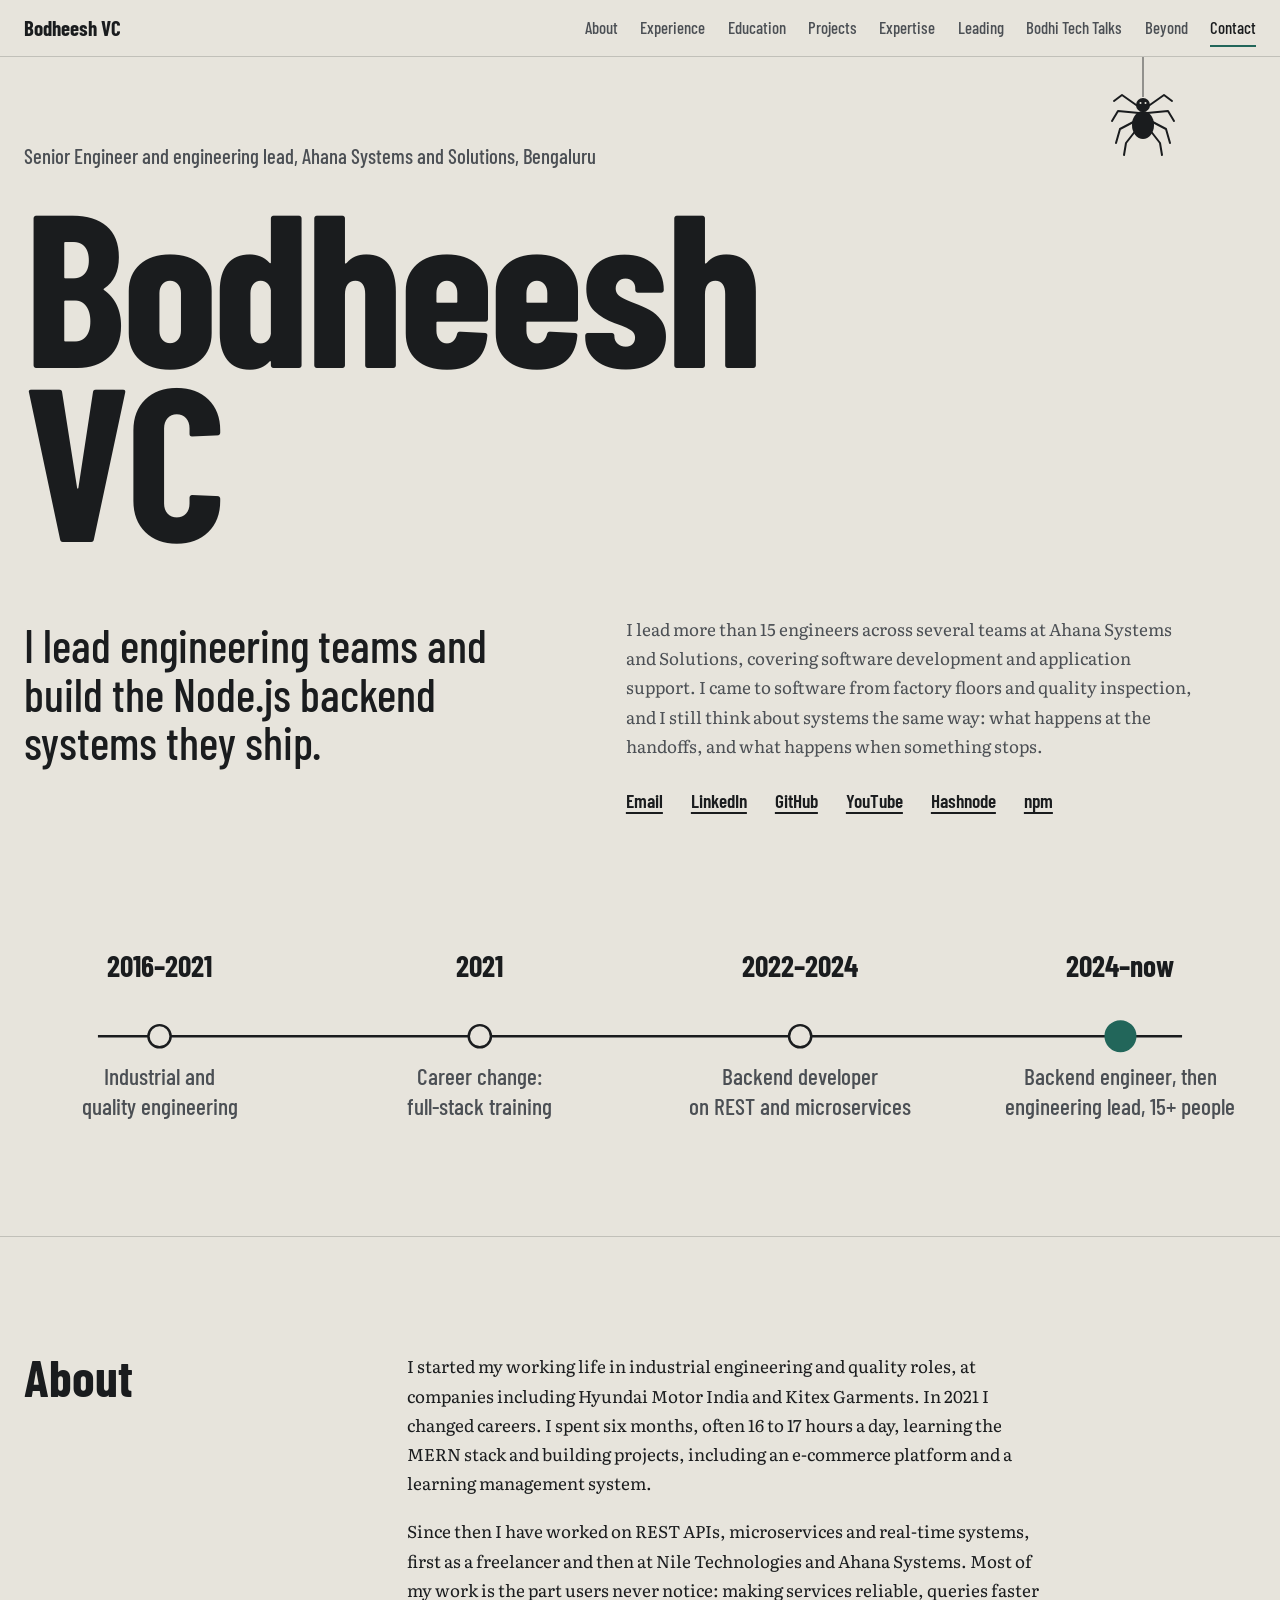
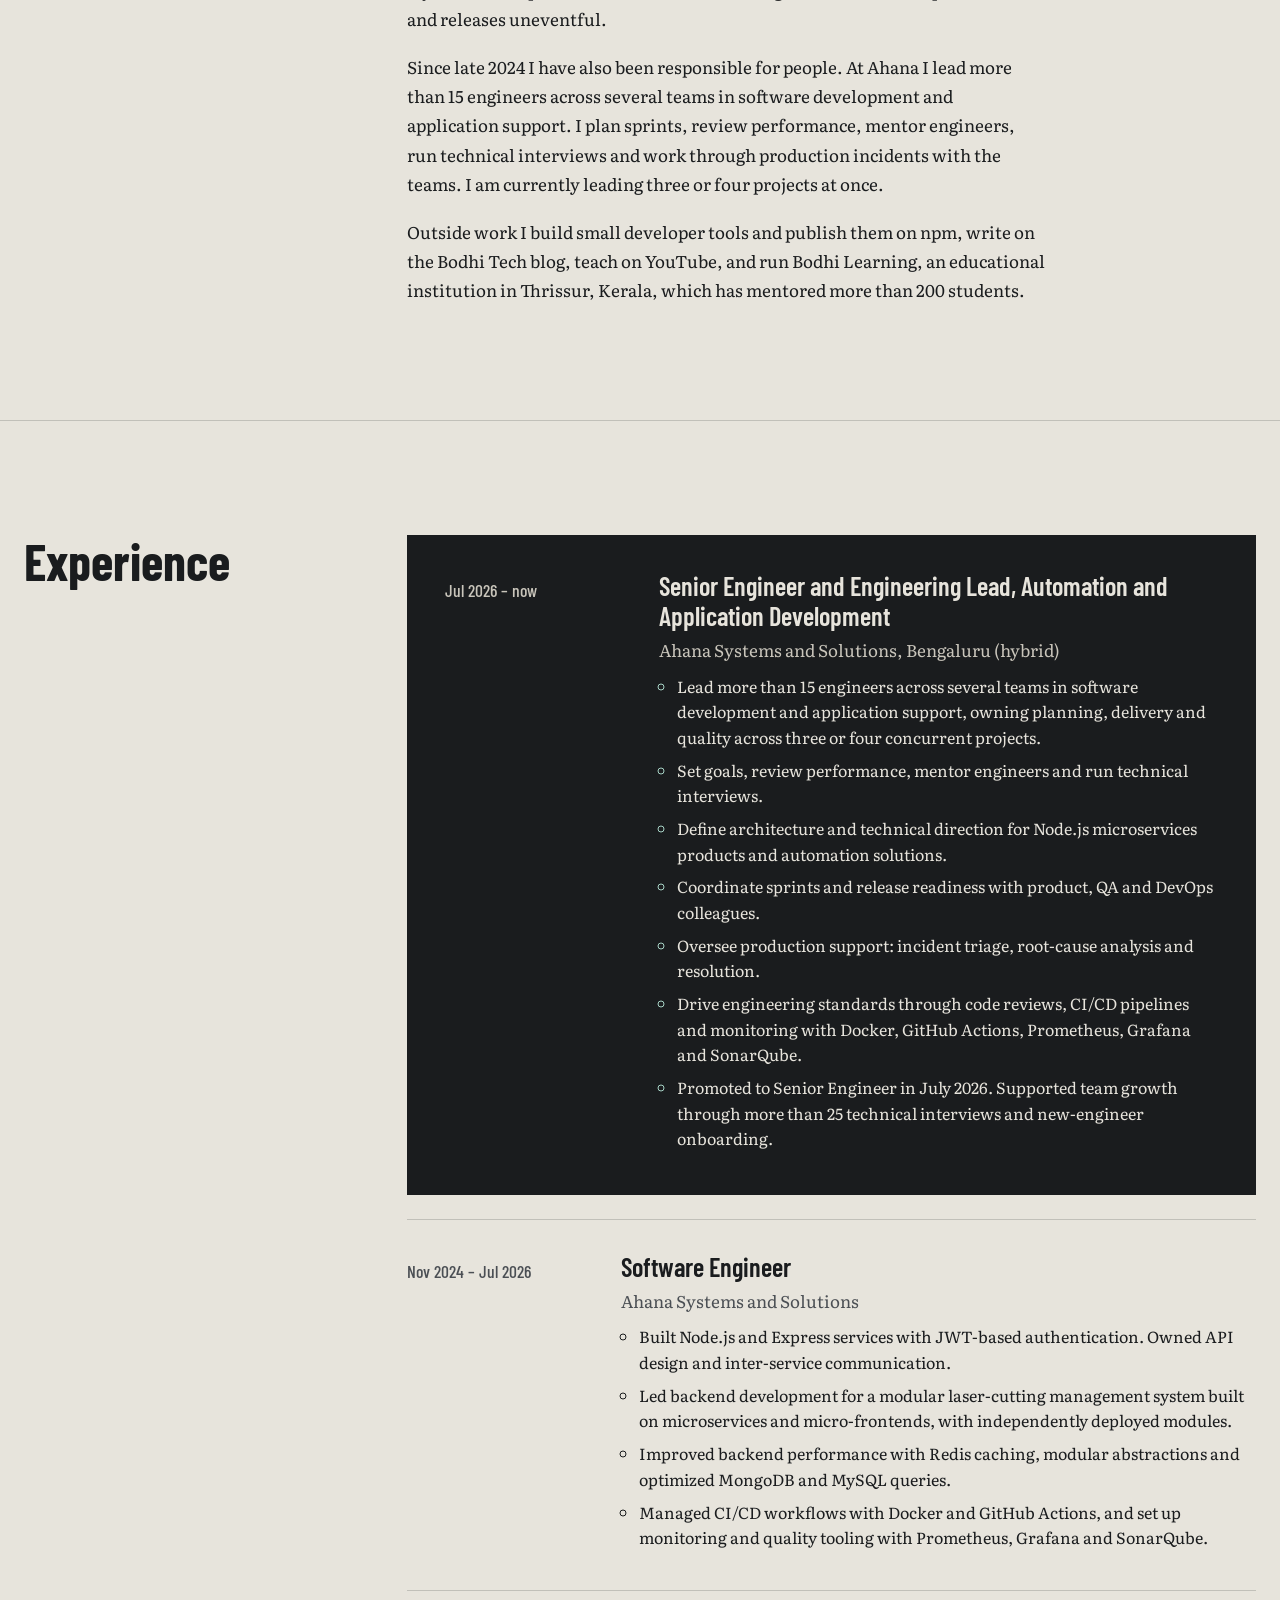
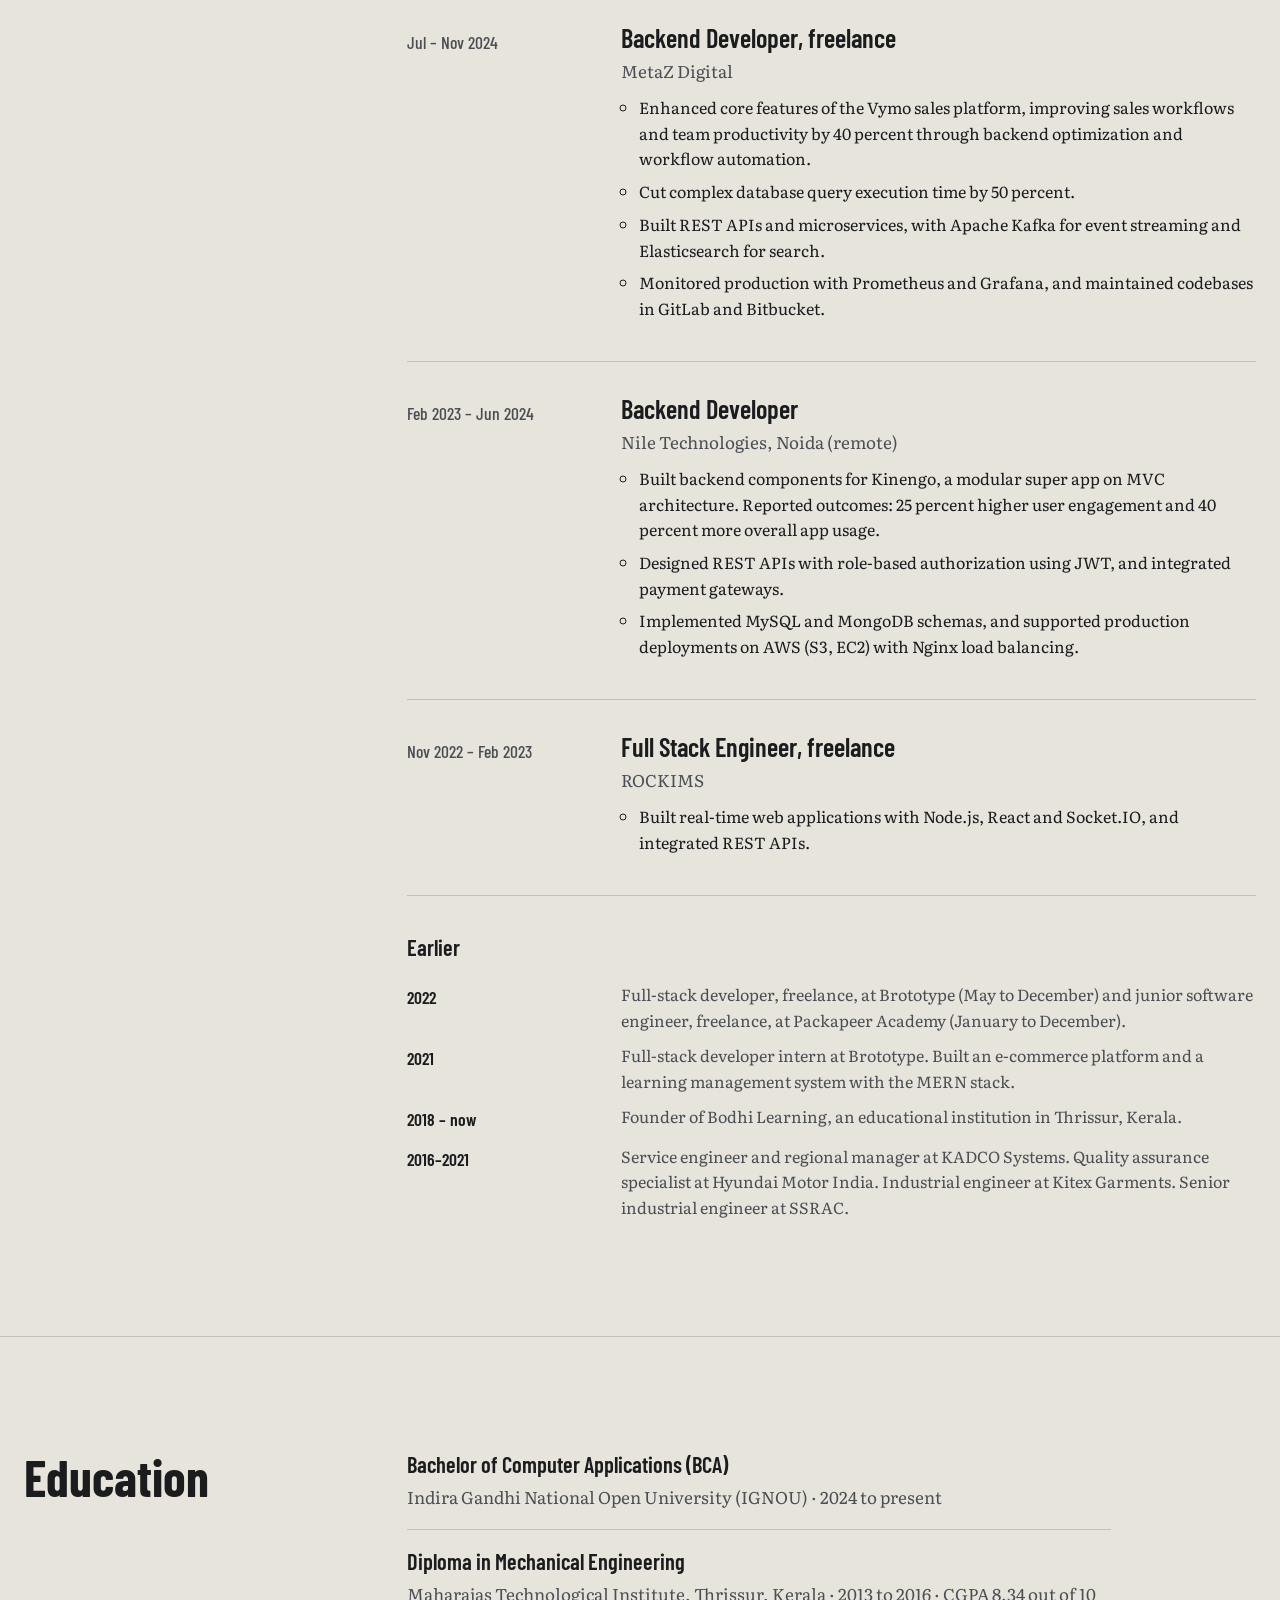
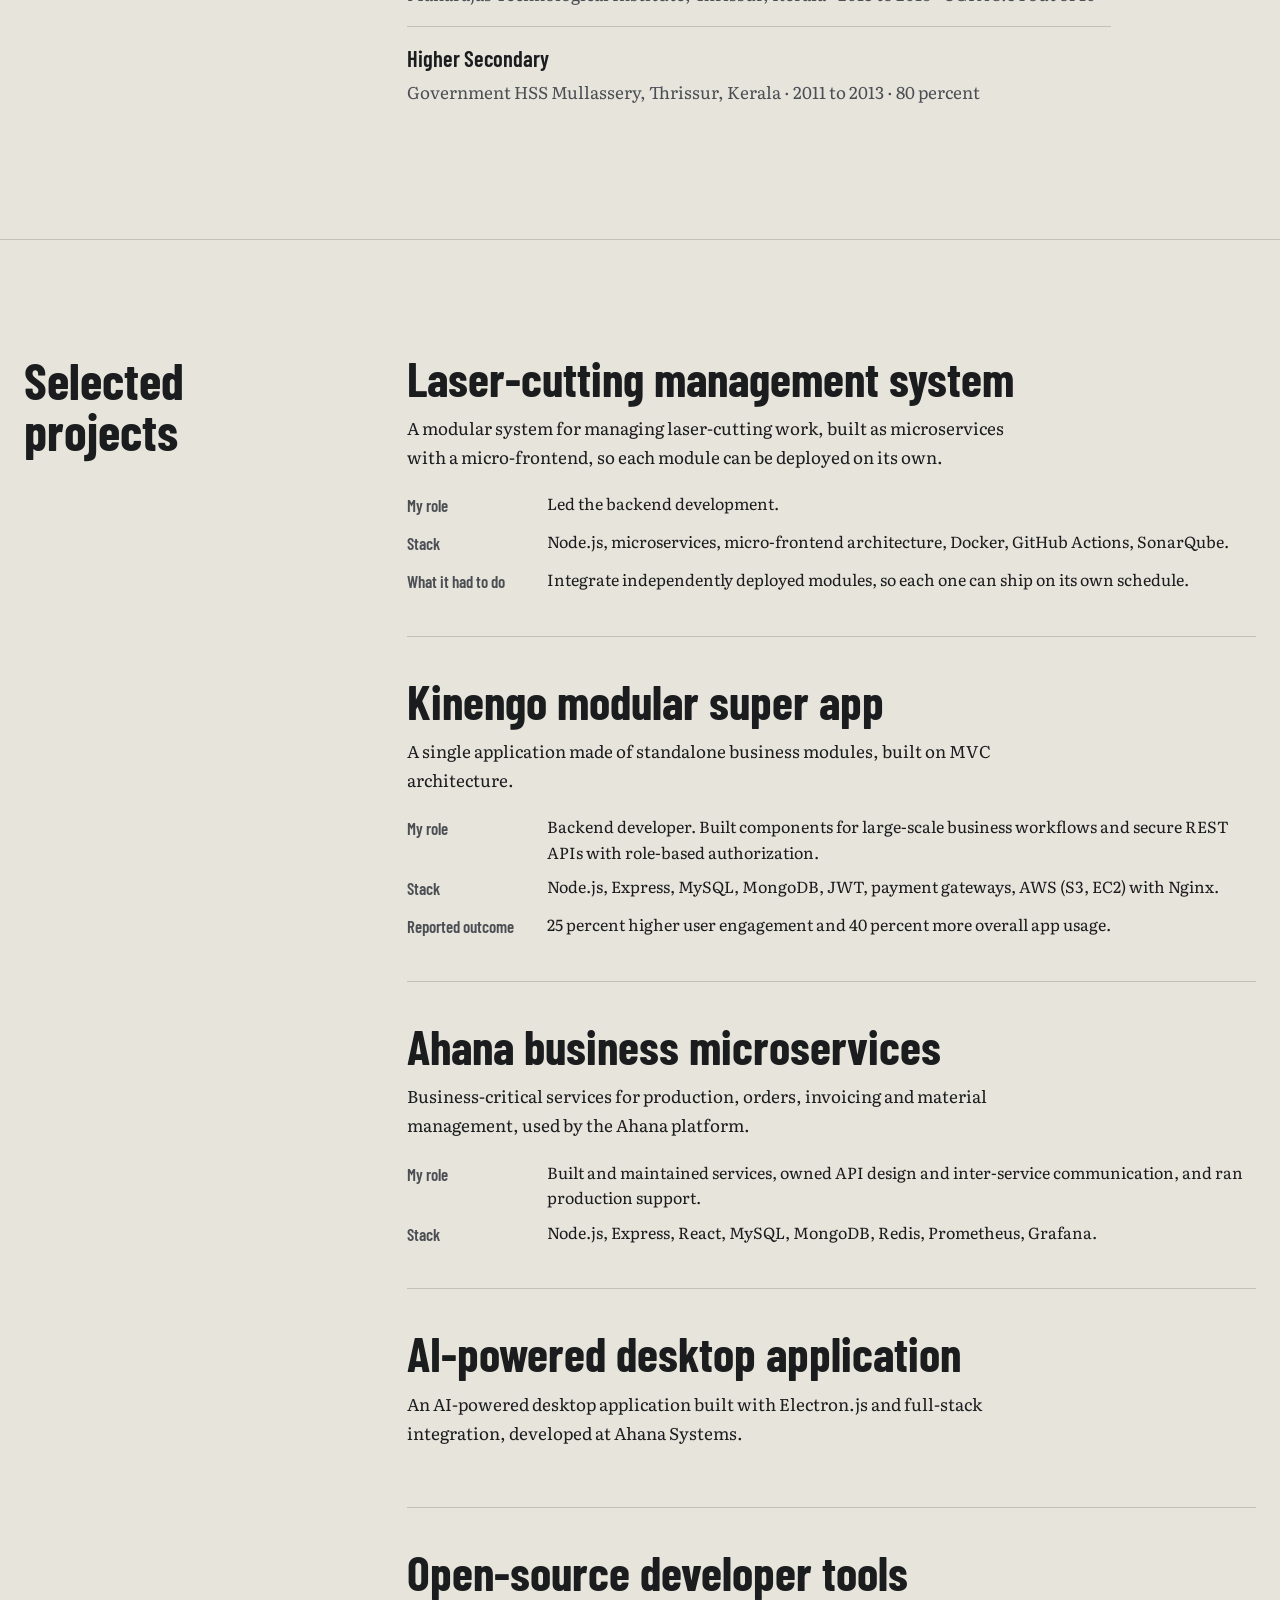
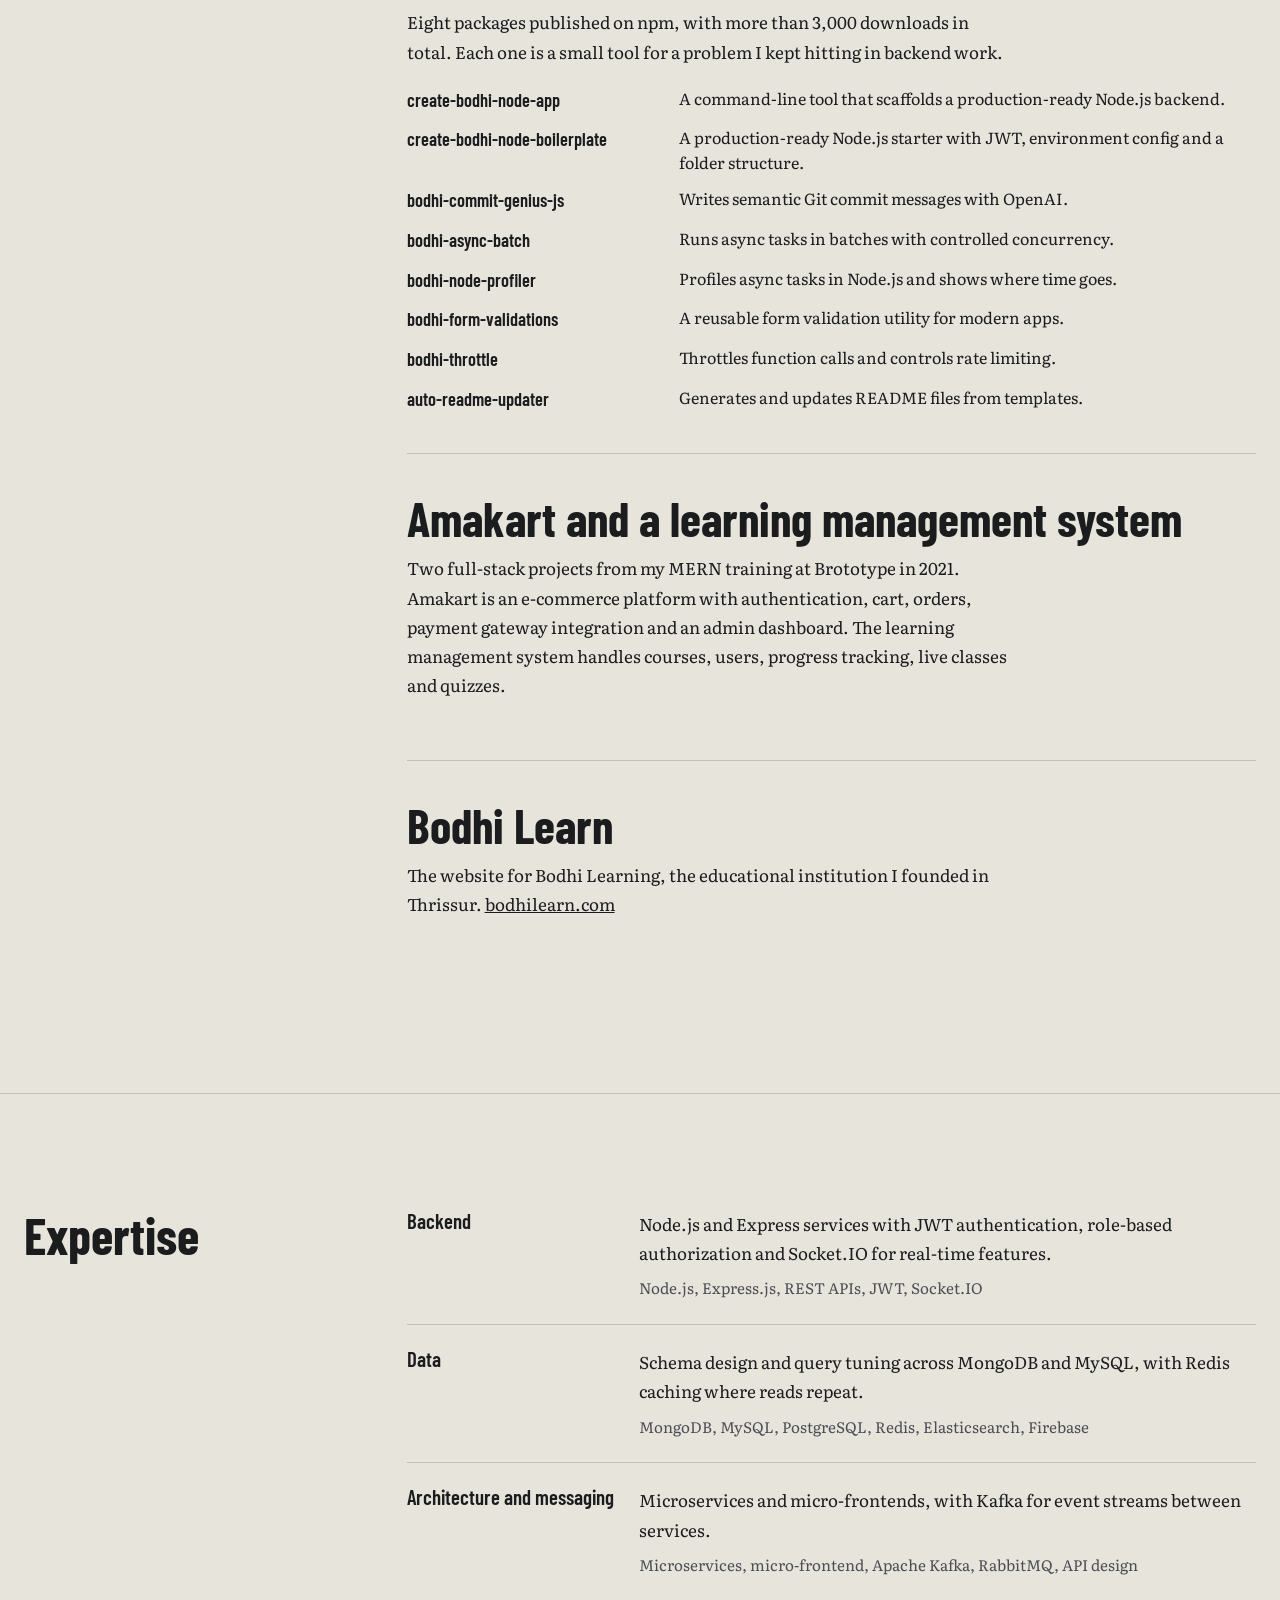
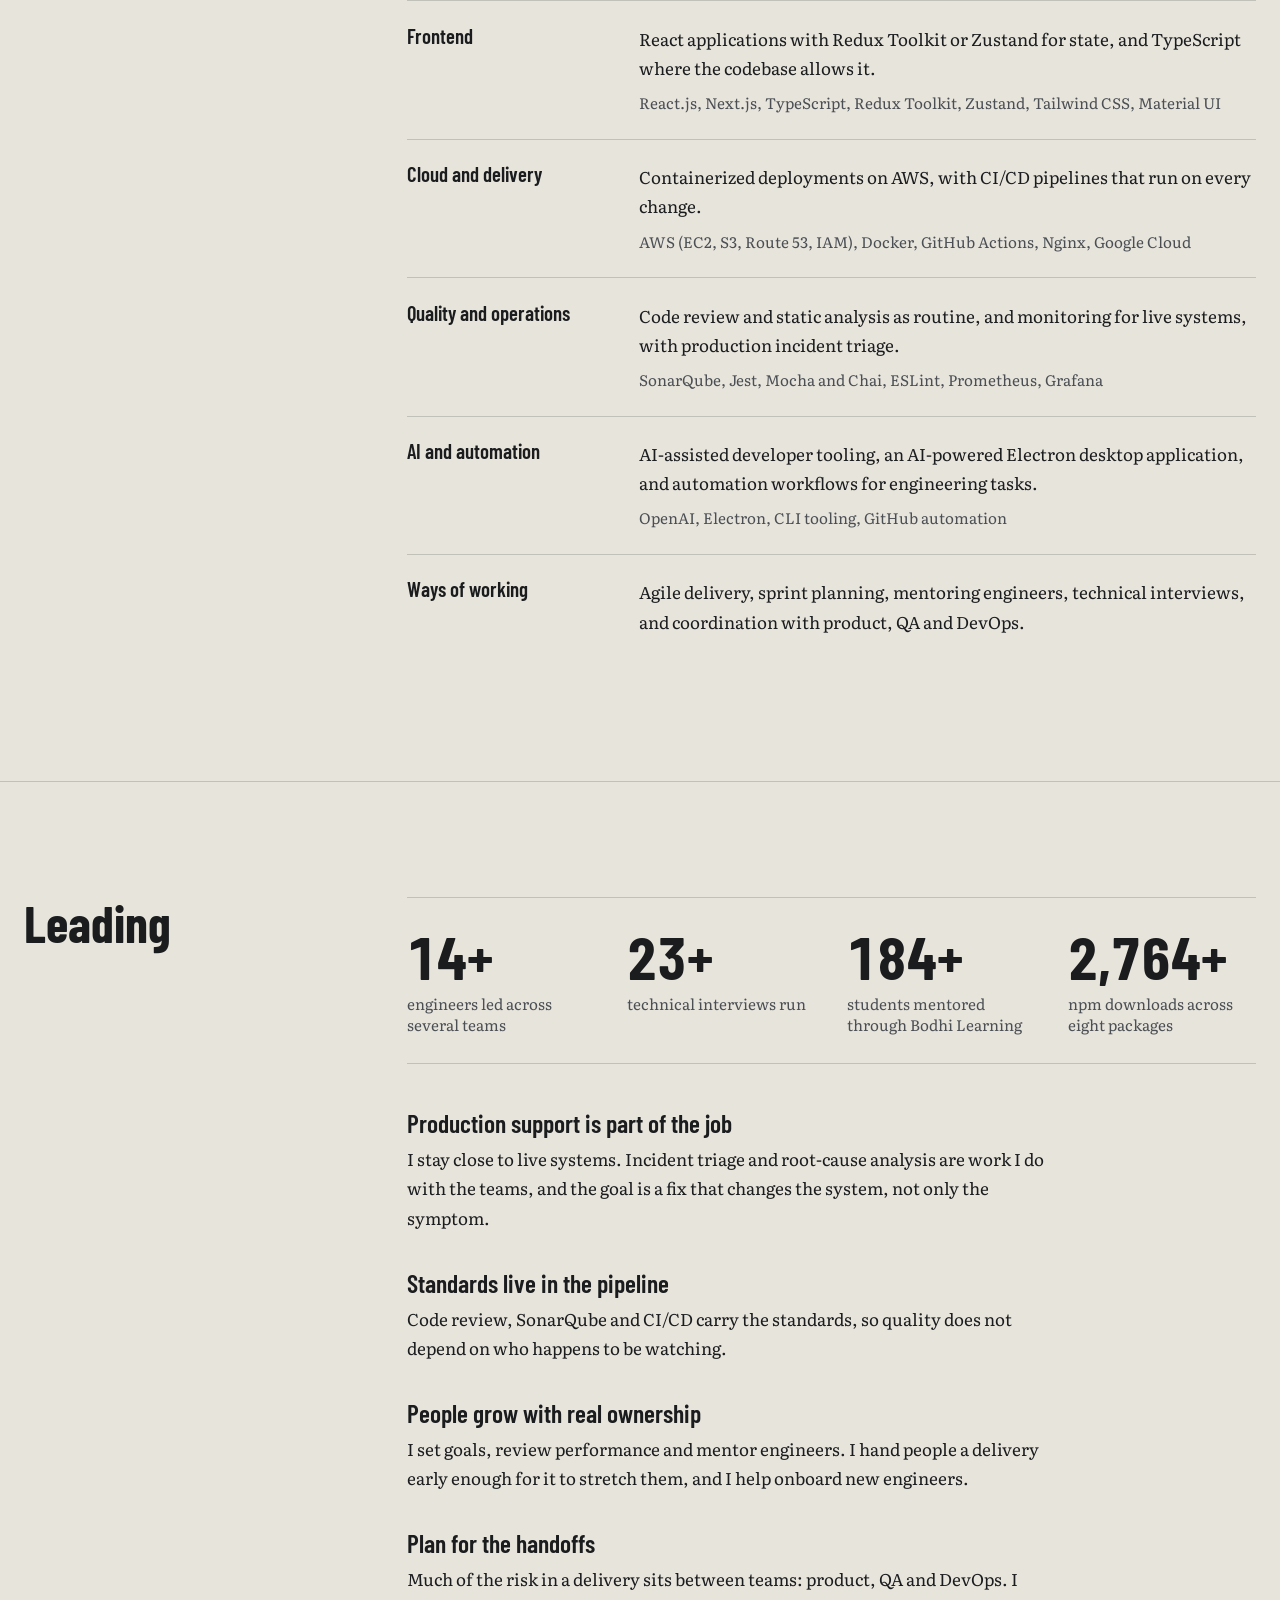
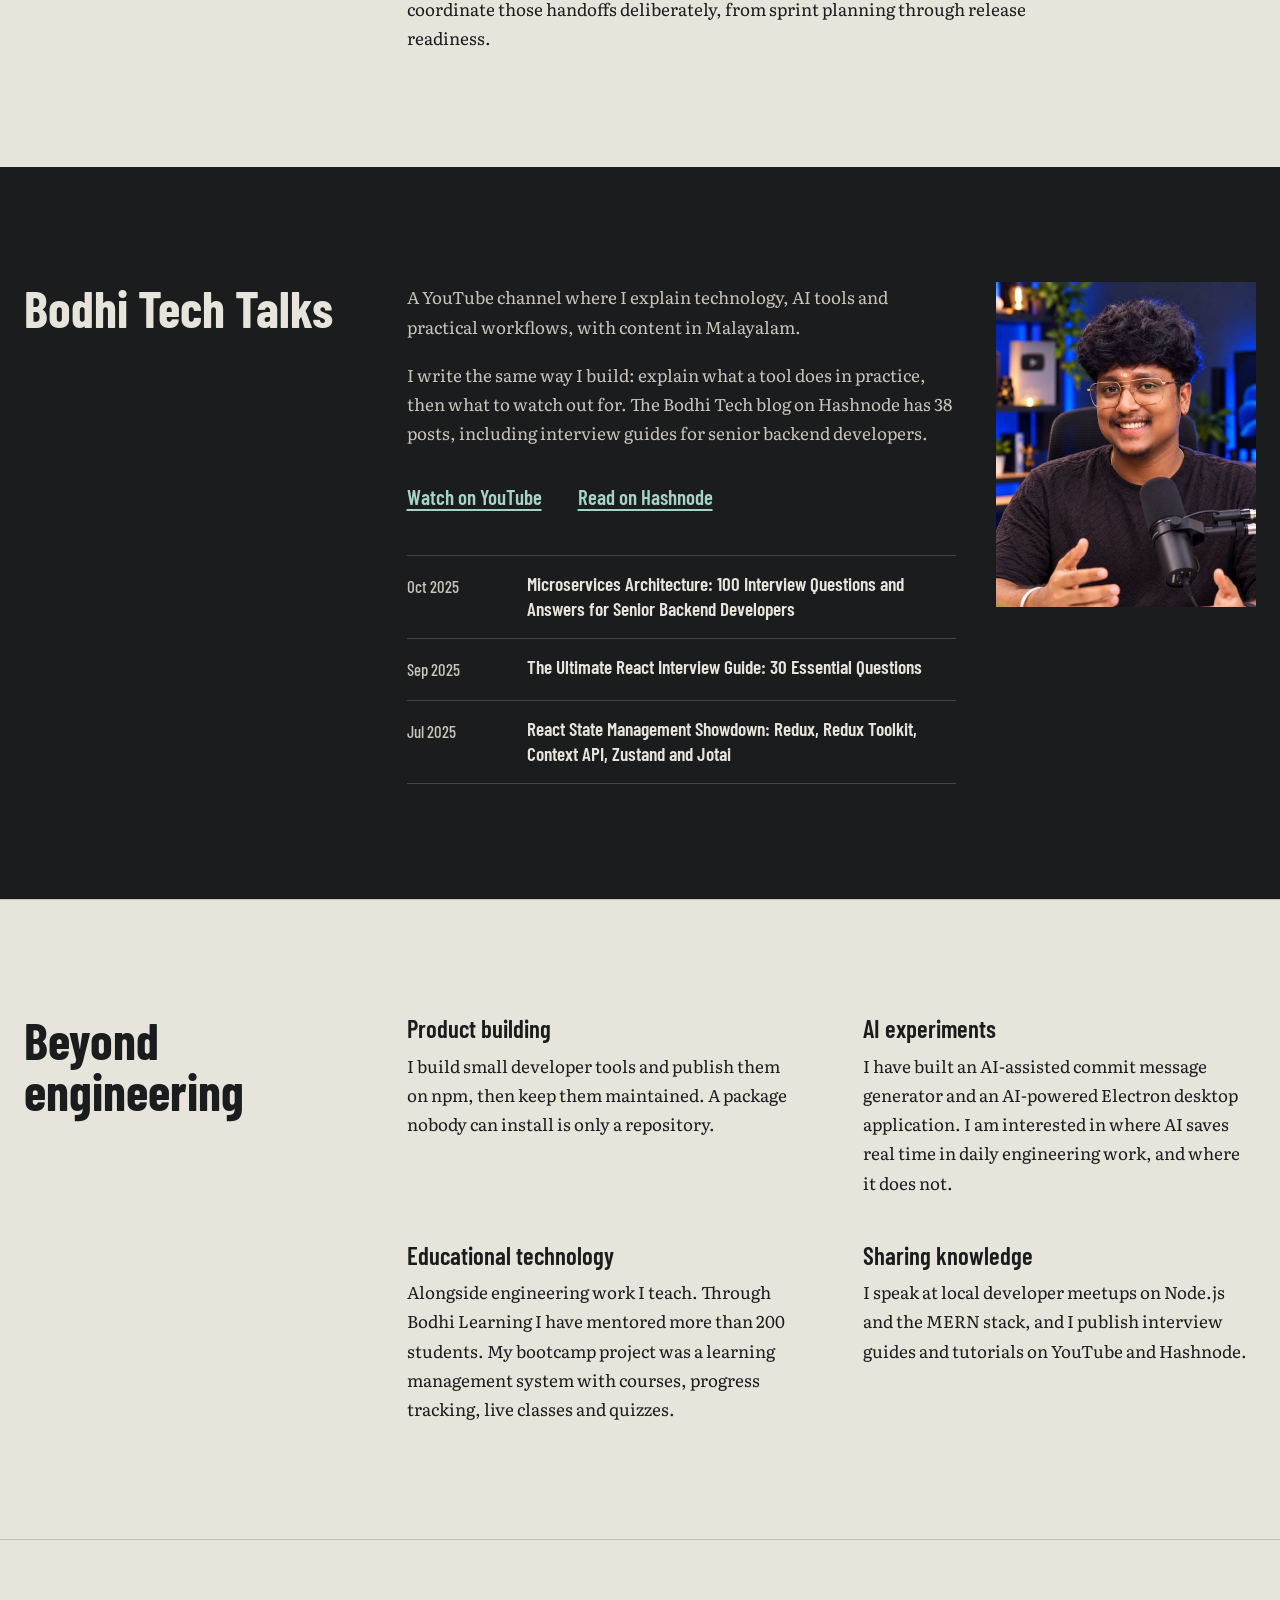
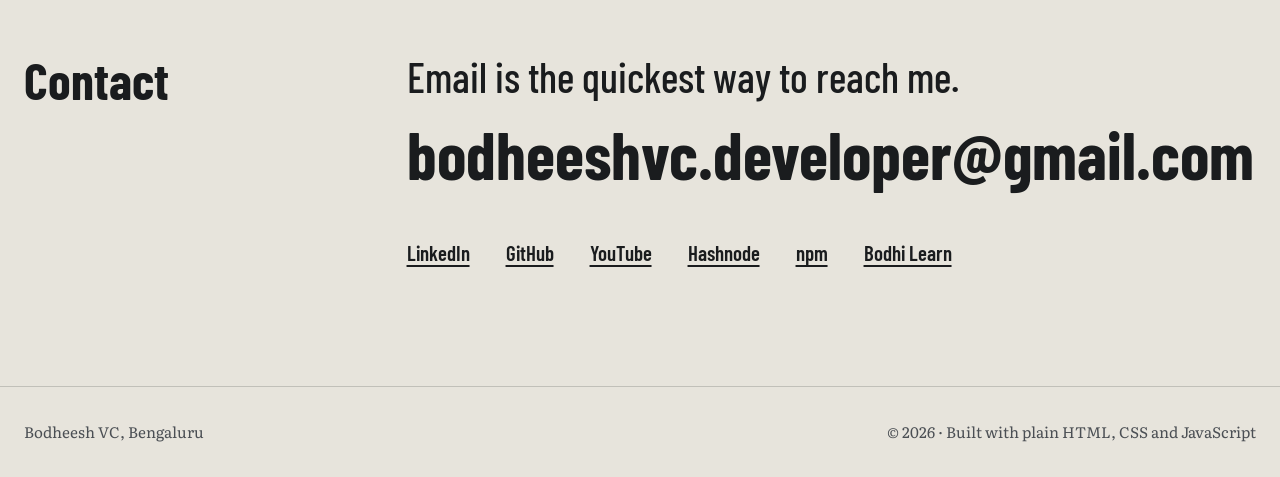
==== commit e9a39609: "updated" ====
--- a/index.html
+++ b/index.html
@@ -88,6 +88,27 @@
 
     <!-- Hero -->
     <section class="hero" id="top" aria-labelledby="hero-title">
+      <div class="hang" aria-hidden="true">
+        <svg viewBox="0 0 70 130" width="70" height="130">
+          <line class="hang-thread" x1="35" y1="0" x2="35" y2="40"/>
+          <g class="hang-body">
+            <g class="hang-legs">
+              <path d="M31 50 L14 38 L6 44"/>
+              <path d="M31 56 L10 54 L4 64"/>
+              <path d="M31 62 L12 72 L8 86"/>
+              <path d="M32 68 L18 86 L16 98"/>
+              <path d="M39 50 L56 38 L64 44"/>
+              <path d="M39 56 L60 54 L66 64"/>
+              <path d="M39 62 L58 72 L62 86"/>
+              <path d="M38 68 L52 86 L54 98"/>
+            </g>
+            <ellipse class="spider-abdomen" cx="35" cy="68" rx="11" ry="14"/>
+            <circle class="spider-head" cx="35" cy="48" r="7"/>
+            <circle class="spider-eye" cx="32.5" cy="46" r="1"/>
+            <circle class="spider-eye" cx="37.5" cy="46" r="1"/>
+          </g>
+        </svg>
+      </div>
       <div class="wrap">
         <p class="hero-role reveal">Senior Engineer and engineering lead, Ahana Systems and Solutions, Bengaluru</p>
         <h1 class="name" id="hero-title">Bodheesh<br>VC</h1>
--- a/styles.css
+++ b/styles.css
@@ -981,3 +981,160 @@
     display: none;
   }
 }
+
+/* ---------- v4: spiders and extra motion ---------- */
+
+.hero,
+.section {
+  position: relative;
+}
+
+.spider-abdomen,
+.spider-head {
+  fill: var(--ink);
+}
+
+.spider-eye {
+  fill: var(--paper);
+}
+
+.hang-thread {
+  stroke: var(--ink);
+  stroke-width: 1.5;
+  opacity: 0.55;
+  transform-box: view-box;
+  transform-origin: 35px 0;
+}
+
+.hang-legs path {
+  fill: none;
+  stroke: var(--ink);
+  stroke-width: 2;
+  stroke-linecap: round;
+  stroke-linejoin: round;
+}
+
+/* Hanging spider, top right of the hero */
+.hang {
+  position: absolute;
+  top: 0;
+  right: clamp(1rem, 8vw, 7rem);
+  width: 70px;
+  pointer-events: none;
+  z-index: 2;
+}
+
+.hang svg {
+  overflow: visible;
+}
+
+@media (prefers-reduced-motion: no-preference) {
+  .hang-body {
+    animation: spider-cycle-body 4.5s infinite;
+  }
+
+  .hang-thread {
+    animation: spider-cycle-thread 4.5s infinite;
+  }
+
+  .hang-legs {
+    transform-box: view-box;
+    transform-origin: 35px 50px;
+    animation: twitch 0.9s ease-in-out infinite alternate;
+  }
+
+  .js .name .ch {
+    display: inline-block;
+    opacity: 0;
+    transform: translateY(0.35em);
+    animation: char-rise 0.8s cubic-bezier(0.2, 0.7, 0.2, 1) forwards;
+    animation-delay: calc(var(--i) * 55ms + 0.15s);
+  }
+
+  /* Section rules draw in from the left when a section enters view */
+  .js .section::before {
+    content: "";
+    position: absolute;
+    left: 0;
+    right: 0;
+    top: 0;
+    height: 1px;
+    background: var(--rule);
+    transform: scaleX(0);
+    transform-origin: 0 50%;
+    transition: transform 1.2s cubic-bezier(0.2, 0.7, 0.2, 1);
+  }
+
+  .js .section.is-in::before {
+    transform: scaleX(1);
+  }
+
+  .js .section.creator::before {
+    display: none;
+  }
+
+  .js .section {
+    border-top: 0;
+  }
+
+  /* Project titles draw an underline on hover */
+  .project h3 {
+    background-image: linear-gradient(var(--signal), var(--signal));
+    background-size: 0 3px;
+    background-repeat: no-repeat;
+    background-position: 0 100%;
+    transition: background-size 0.5s ease;
+  }
+
+  .project:hover h3 {
+    background-size: 100% 3px;
+  }
+}
+
+/* One cycle, 4.5s: drop on the thread, hang, then shoot the web back up and rest */
+@keyframes spider-cycle-body {
+  0% { transform: translateY(0); animation-timing-function: cubic-bezier(0.5, 0, 0.9, 0.5); }
+  40% { transform: translateY(56px); animation-timing-function: linear; }
+  55% { transform: translateY(56px); animation-timing-function: cubic-bezier(0.1, 0.8, 0.2, 1); }
+  68% { transform: translateY(0); }
+  100% { transform: translateY(0); }
+}
+
+@keyframes spider-cycle-thread {
+  0% { transform: scaleY(1); animation-timing-function: cubic-bezier(0.5, 0, 0.9, 0.5); }
+  40% { transform: scaleY(2.4); animation-timing-function: linear; }
+  55% { transform: scaleY(2.4); animation-timing-function: cubic-bezier(0.1, 0.8, 0.2, 1); }
+  68% { transform: scaleY(1); }
+  100% { transform: scaleY(1); }
+}
+
+@keyframes twitch {
+  from { transform: rotate(-3deg); }
+  to { transform: rotate(3deg); }
+}
+
+@keyframes char-rise {
+  to {
+    opacity: 1;
+    transform: translateY(0);
+  }
+}
+
+@media (max-width: 760px) {
+  .hang {
+    width: 48px;
+    right: 1rem;
+  }
+
+  .hang svg {
+    width: 48px;
+    height: auto;
+  }
+}
+
+/* The decorative spider is hidden when the visitor asks for reduced motion */
+@media (prefers-reduced-motion: reduce) {
+  .hang {
+    display: none;
+  }
+}
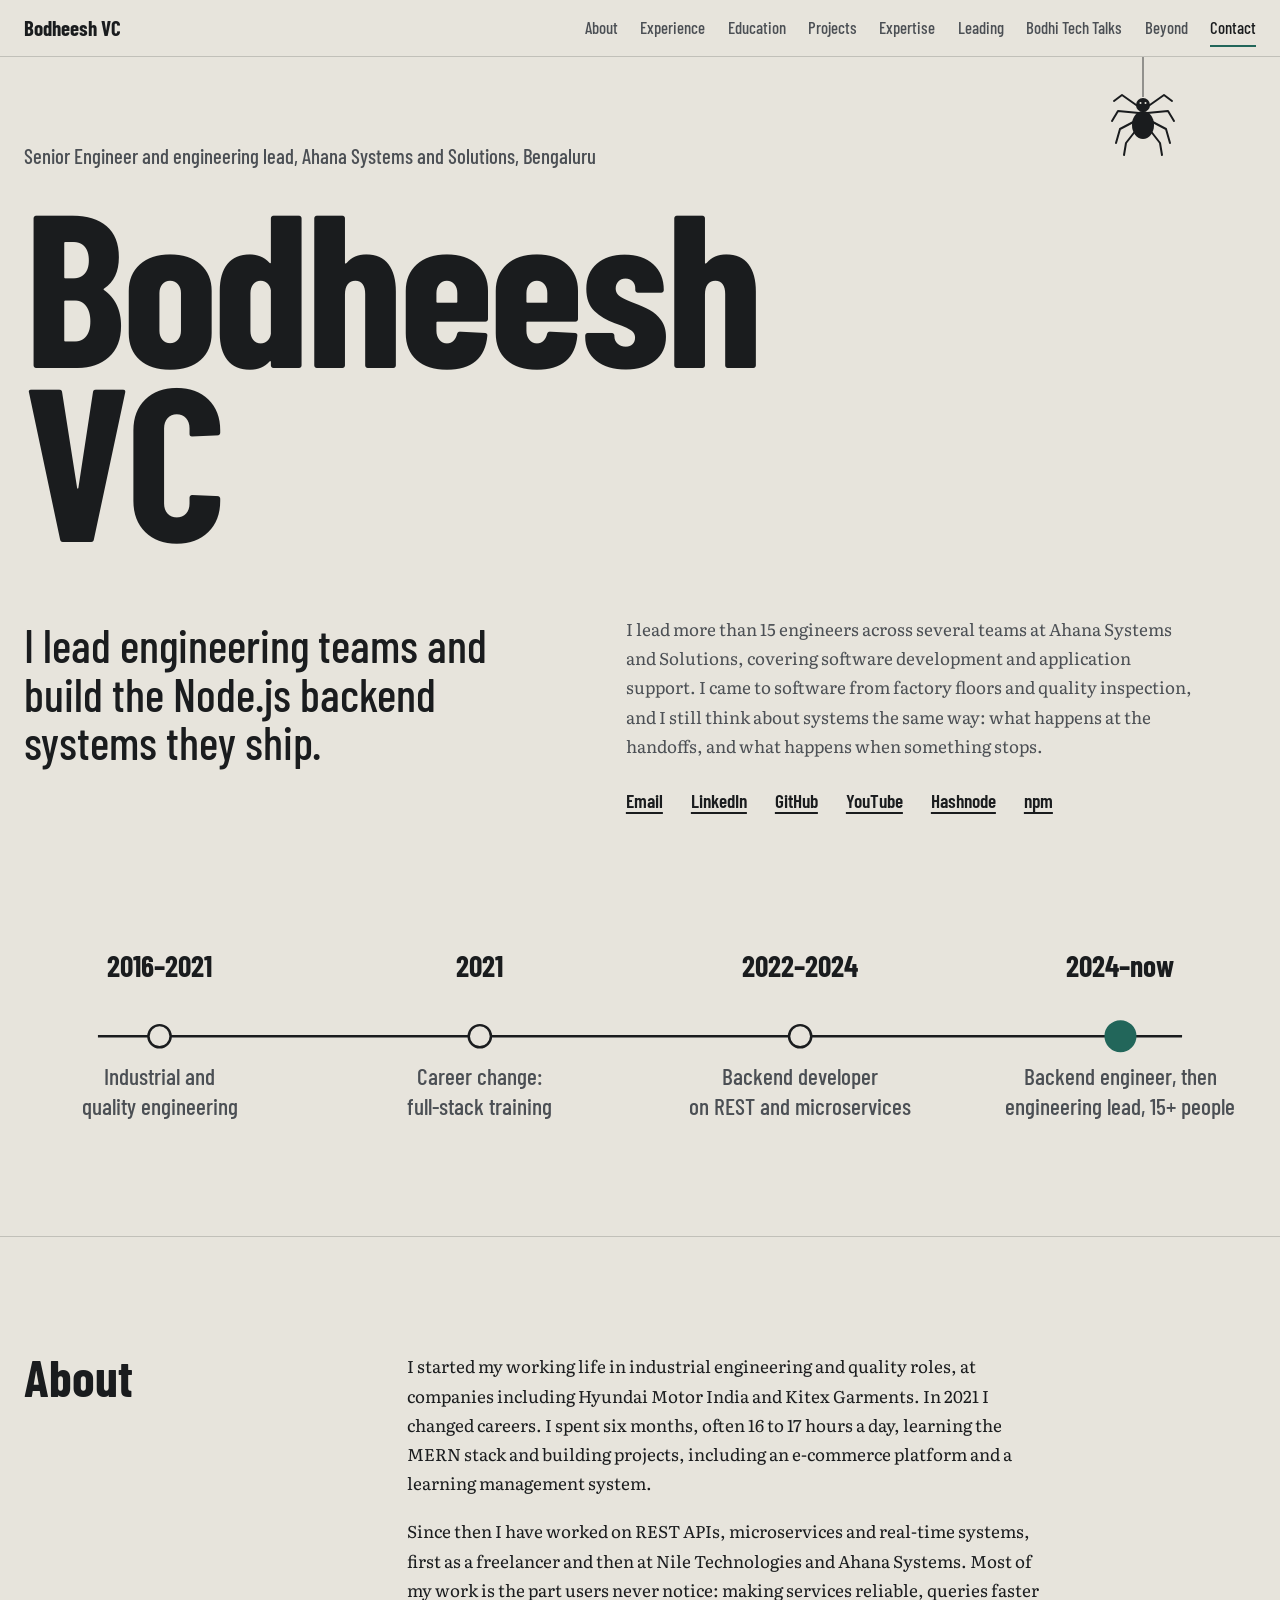
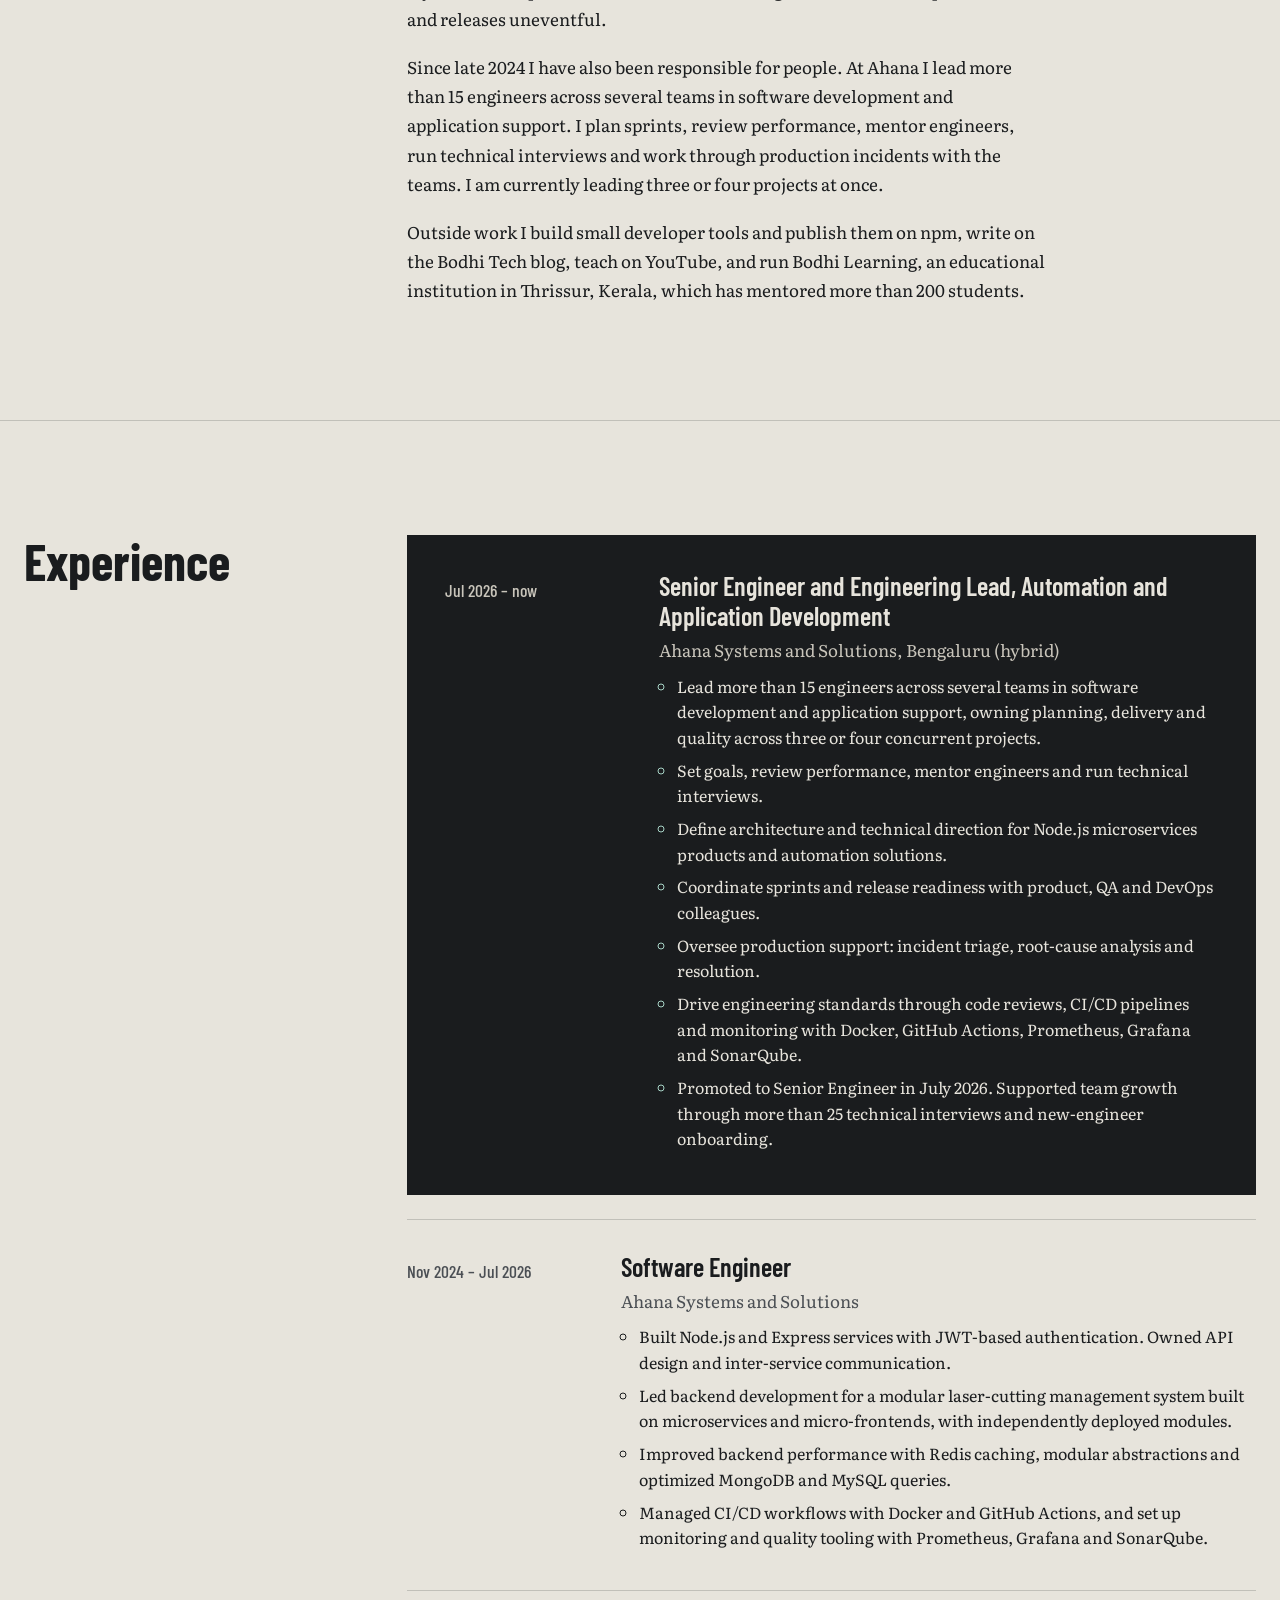
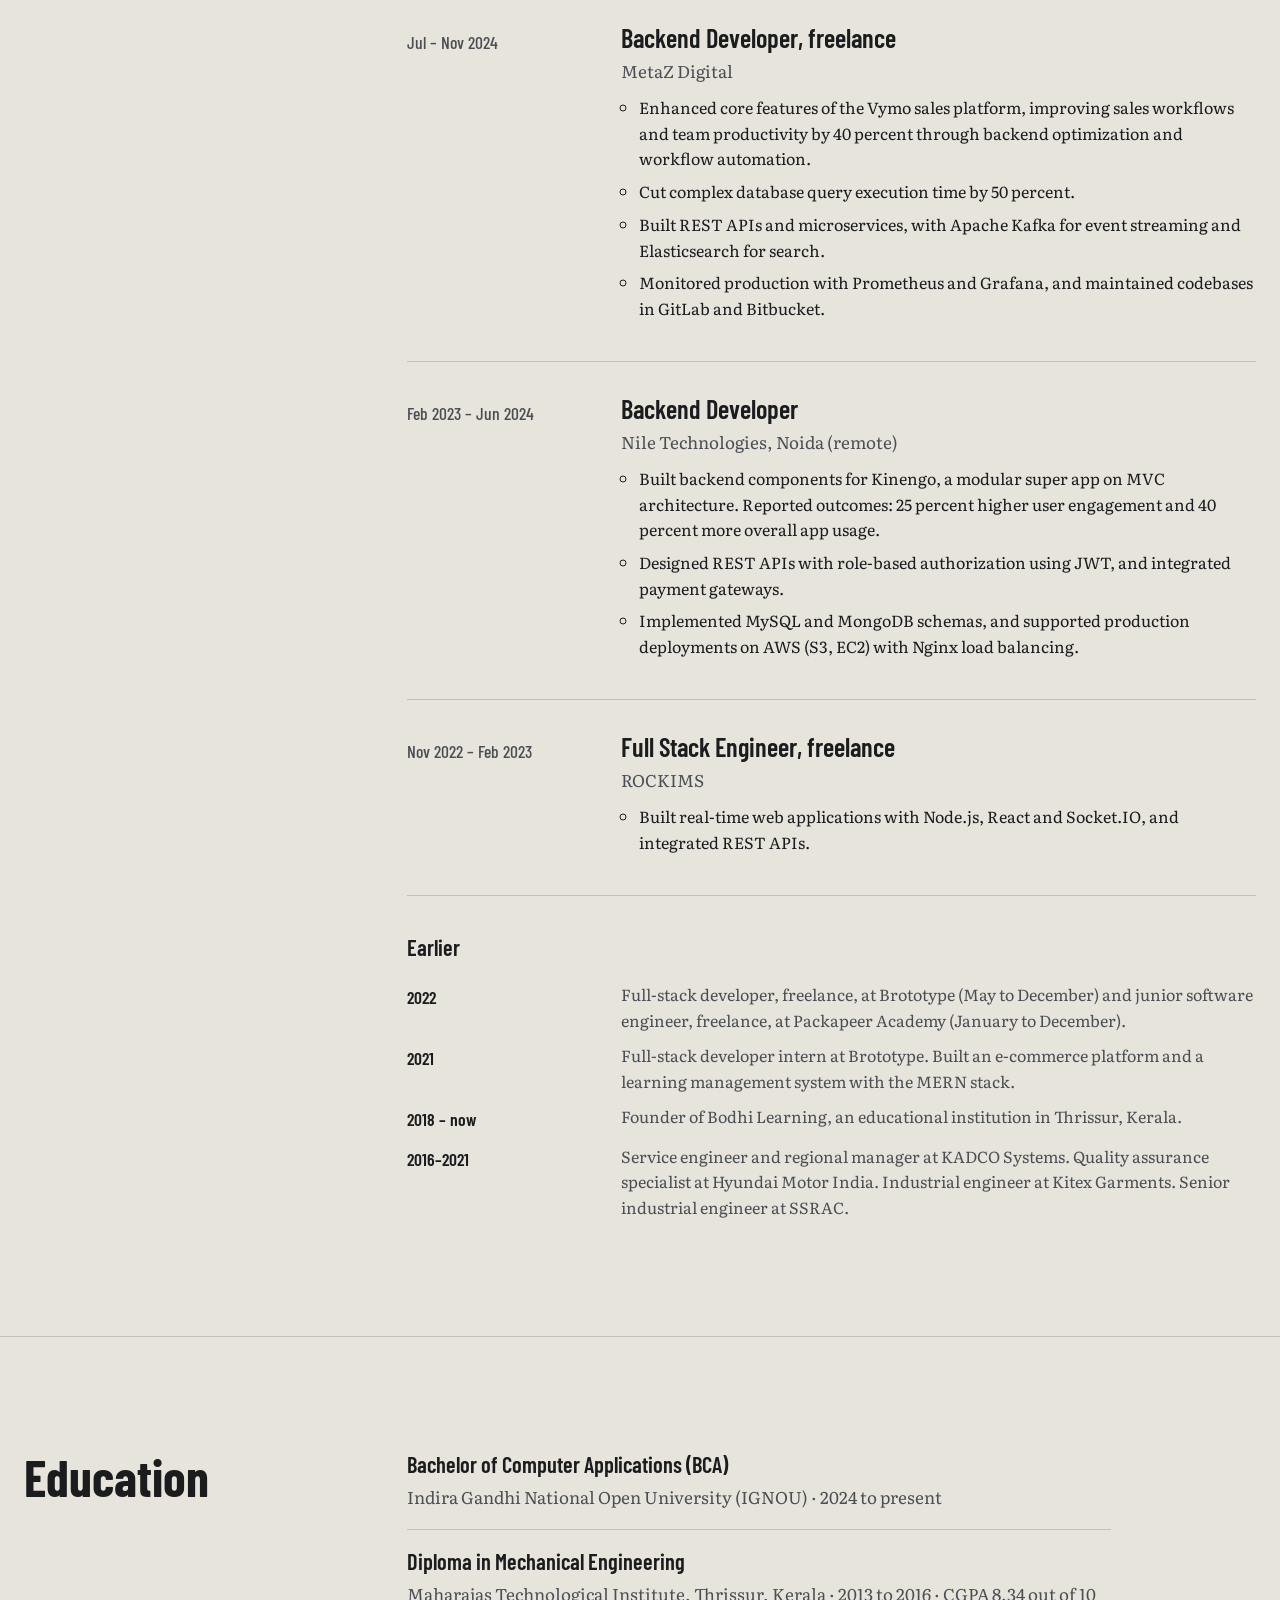
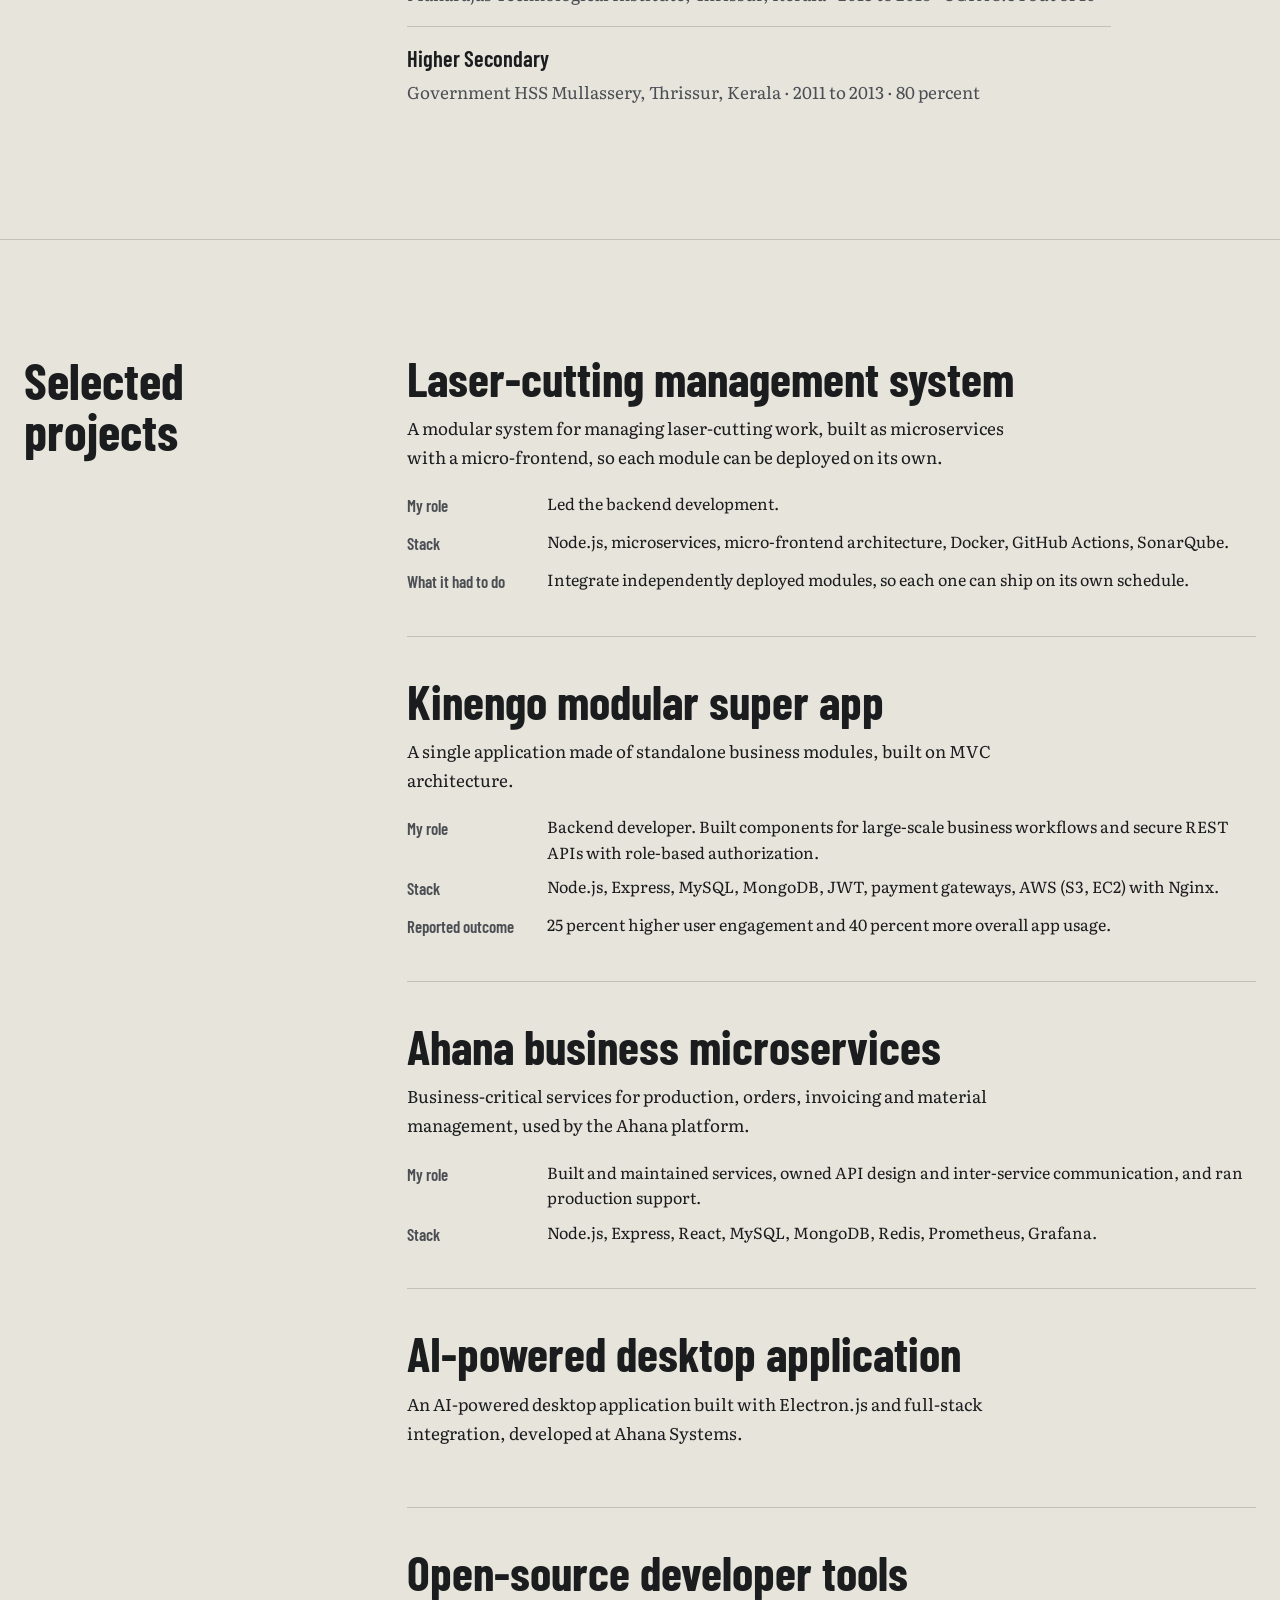
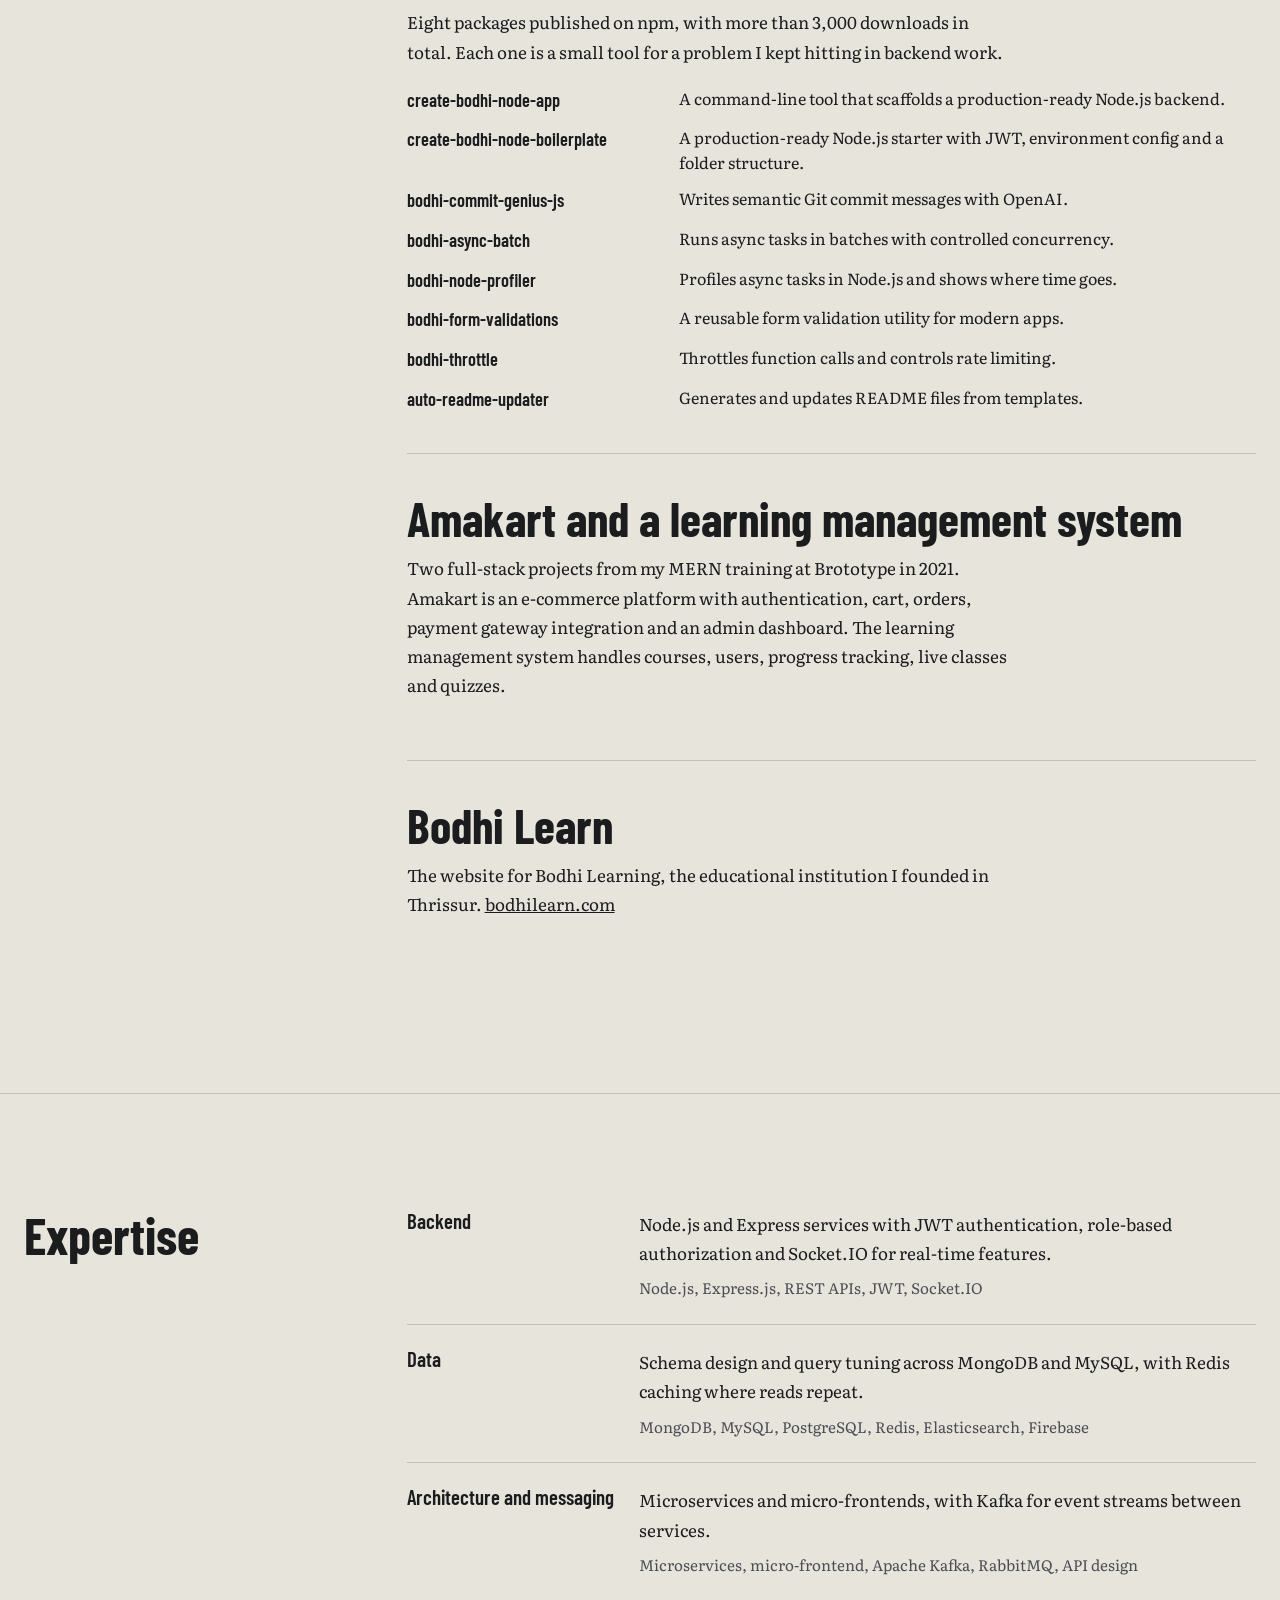
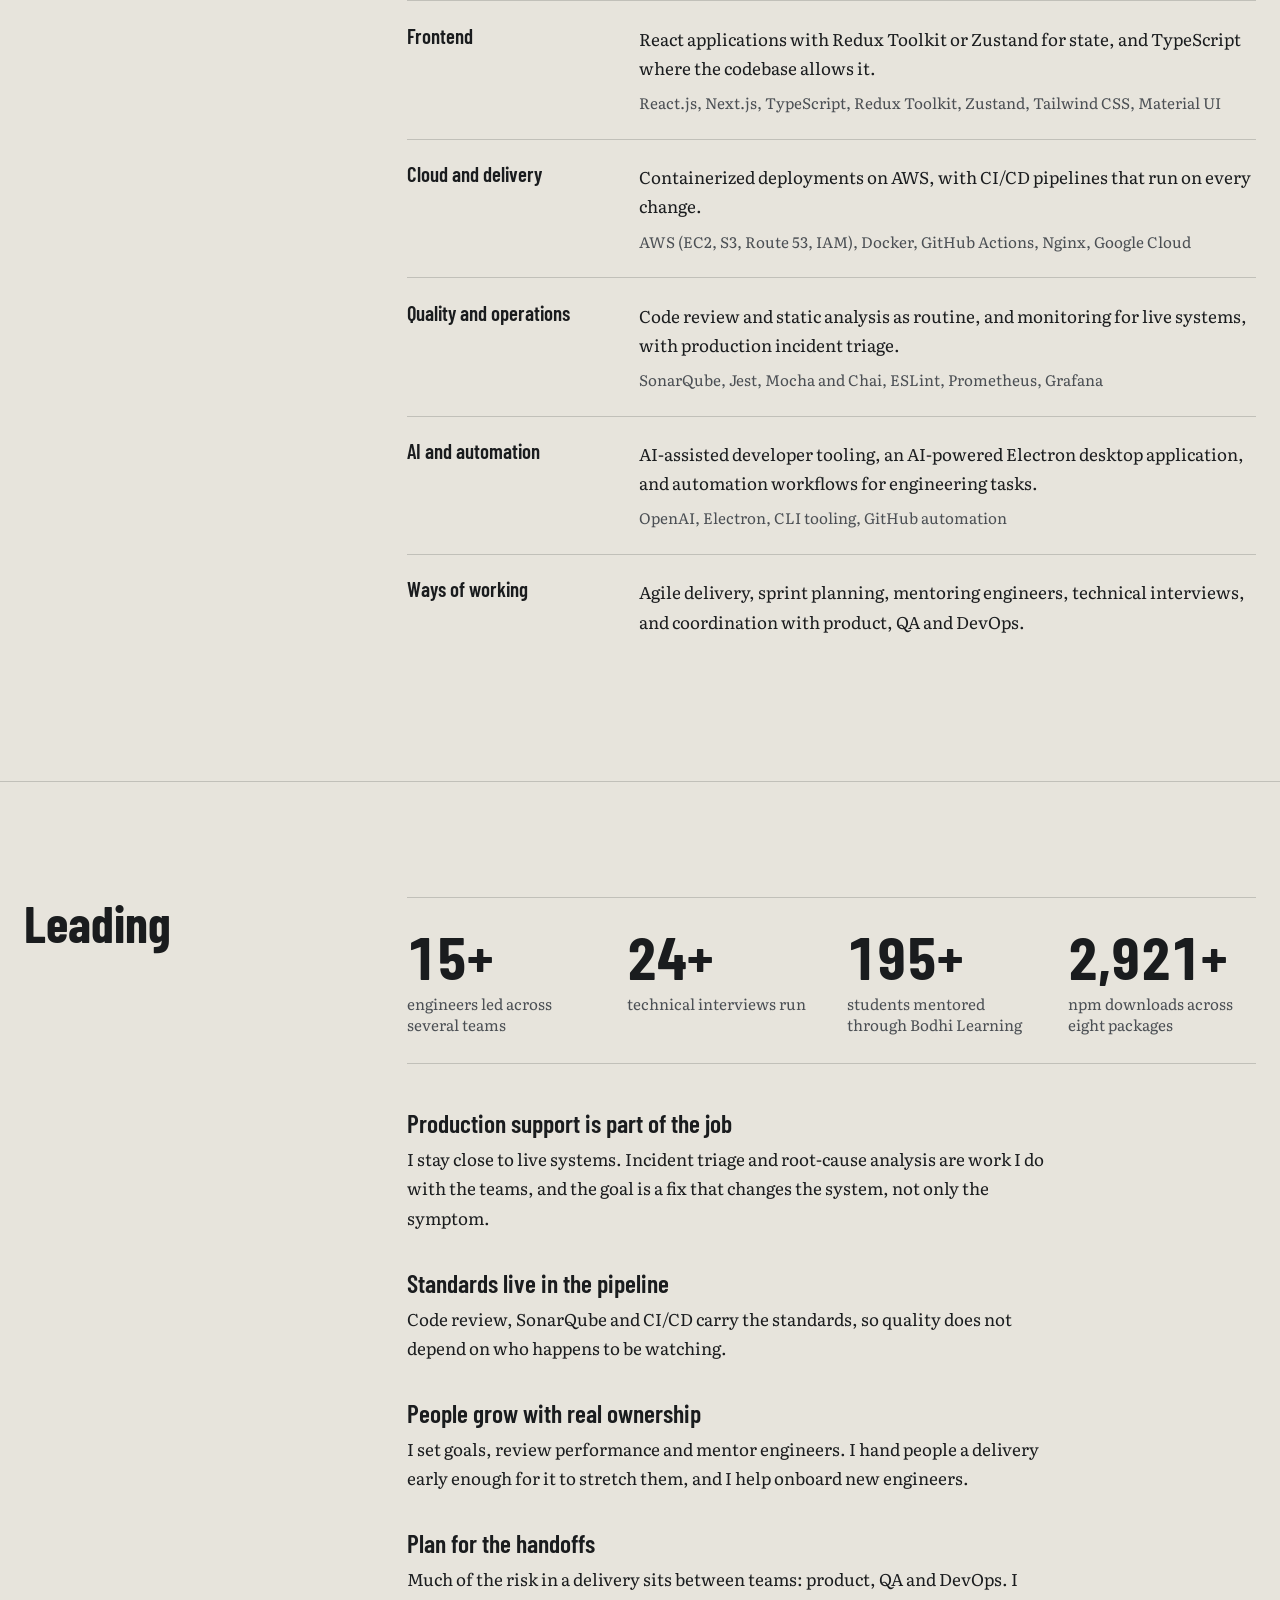
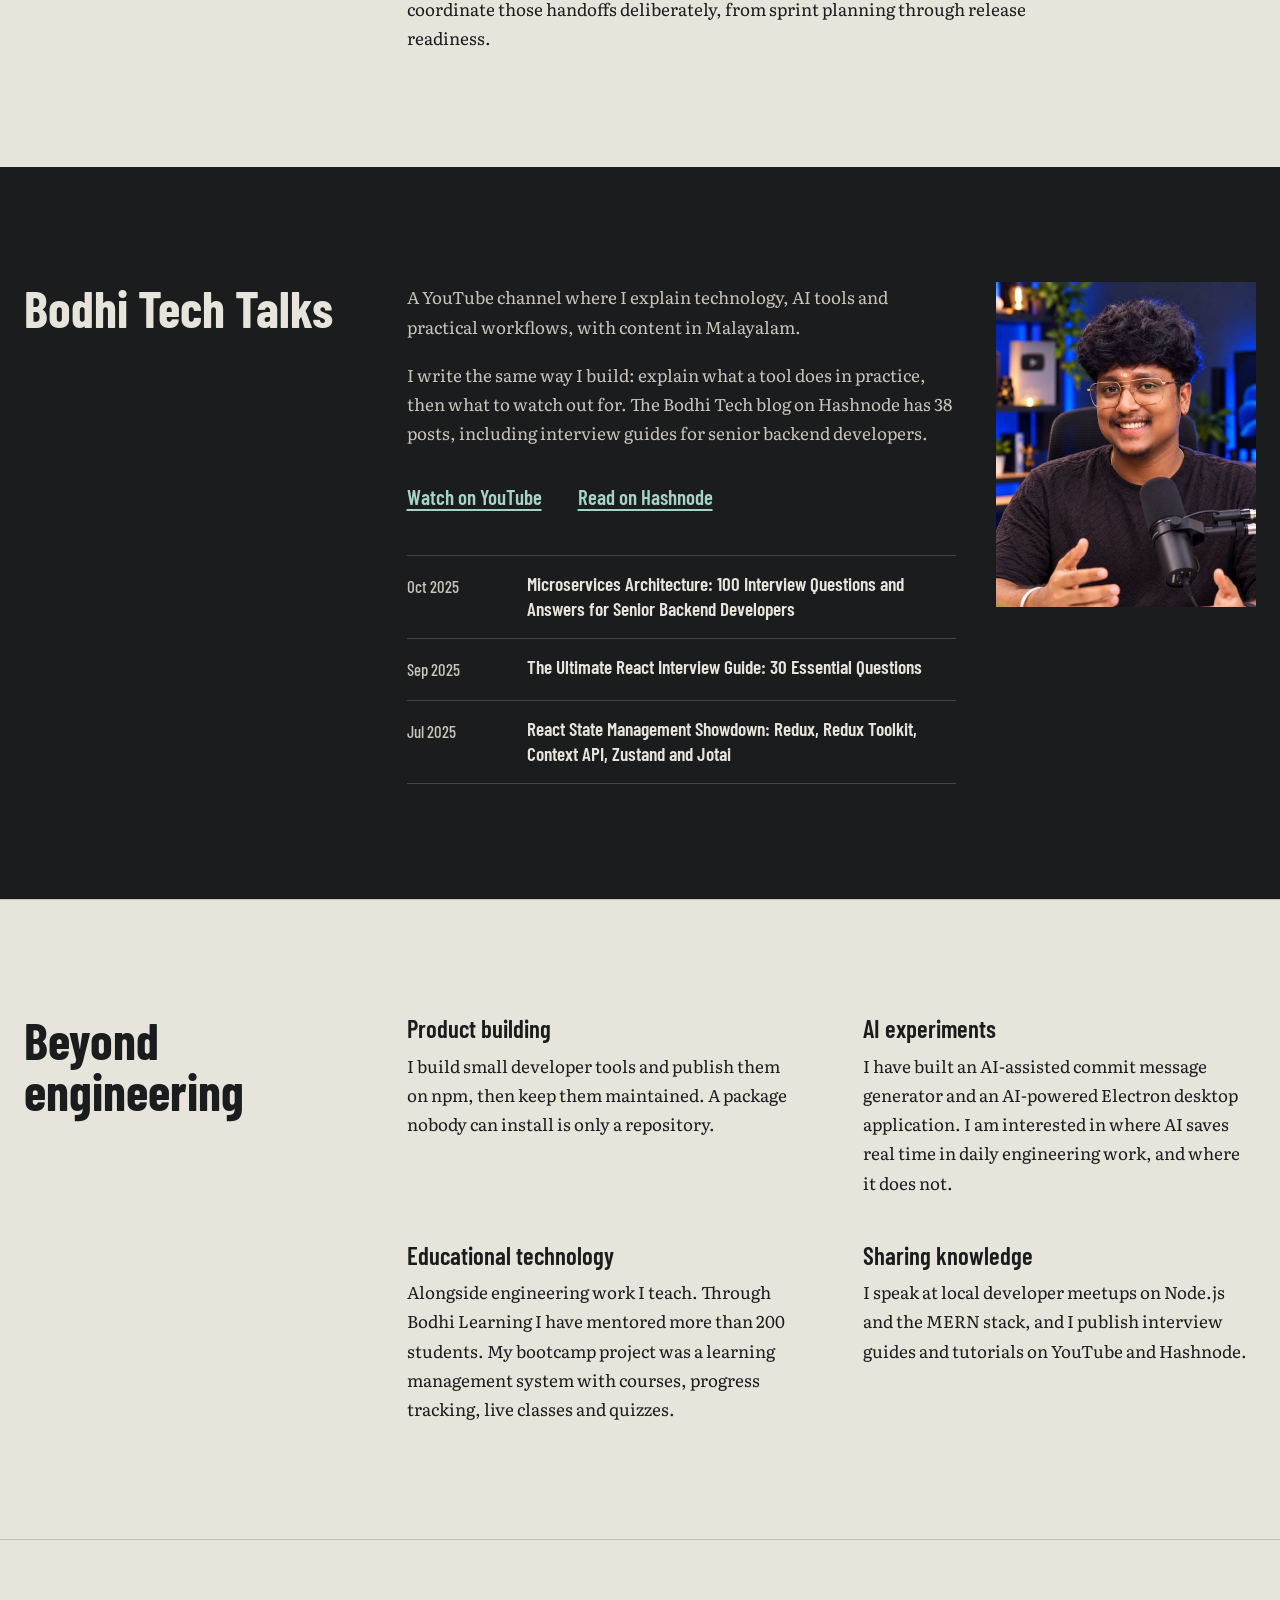
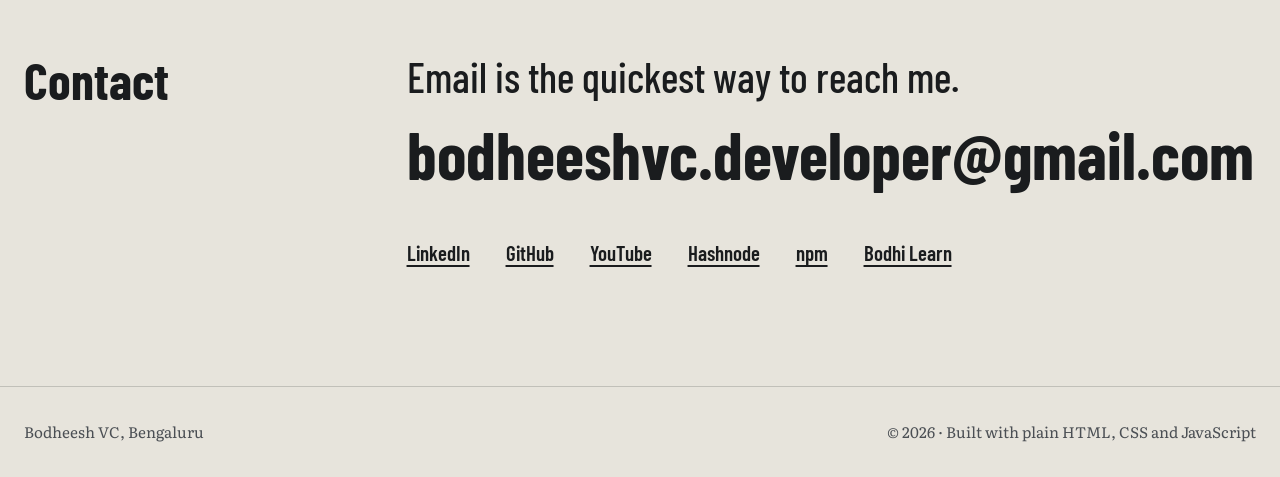
==== commit c16db310: "mobile view updated" ====
--- a/index.html
+++ b/index.html
@@ -68,7 +68,11 @@
   <header class="site-header">
     <div class="wrap">
       <a class="wordmark" href="#top">Bodheesh VC</a>
-      <nav class="site-nav" aria-label="Sections">
+      <button class="nav-toggle" type="button" aria-expanded="false" aria-controls="site-nav">
+        <span class="nav-toggle-label">Menu</span>
+        <span class="nav-toggle-icon" aria-hidden="true"></span>
+      </button>
+      <nav class="site-nav" id="site-nav" aria-label="Sections">
         <ul>
           <li><a href="#about">About</a></li>
           <li><a href="#experience">Experience</a></li>
@@ -91,6 +95,9 @@
       <div class="hang" aria-hidden="true">
         <svg viewBox="0 0 70 130" width="70" height="130">
           <line class="hang-thread" x1="35" y1="0" x2="35" y2="40"/>
+          <g class="web-shot">
+            <path class="web-strand" d="M35 50 Q 58 40 84 54"/>
+          </g>
           <g class="hang-body">
             <g class="hang-legs">
               <path d="M31 50 L14 38 L6 44"/>
--- a/styles.css
+++ b/styles.css
@@ -1069,6 +1069,27 @@
     transform: scaleX(1);
   }
 
+  /* Web shot: the spider fires a strand toward the pointer, and it sags and falls */
+  .web-shot {
+    transform-box: view-box;
+    transform-origin: 35px 50px;
+    transform: scaleX(var(--dir, 1));
+  }
+
+  .web-strand {
+    fill: none;
+    stroke: var(--ink);
+    stroke-width: 1;
+    stroke-linecap: round;
+    opacity: 0;
+    transform-box: view-box;
+    transform-origin: 35px 50px;
+  }
+
+  .hang.is-shooting .web-strand {
+    animation: web-shoot 1.4s cubic-bezier(0.3, 0, 0.6, 1) forwards;
+  }
+
   .js .section.creator::before {
     display: none;
   }
@@ -1113,6 +1134,13 @@
   to { transform: rotate(3deg); }
 }
 
+@keyframes web-shoot {
+  0% { opacity: 0; transform: scaleX(0); }
+  30% { opacity: 1; transform: scaleX(1); }
+  45% { opacity: 1; transform: translateY(0) rotate(0deg); }
+  100% { opacity: 0; transform: translateY(72px) rotate(8deg); }
+}
+
 @keyframes char-rise {
   to {
     opacity: 1;
@@ -1138,3 +1166,94 @@
     display: none;
   }
 }
+
+/* ---------- v5: mobile navigation ---------- */
+
+.nav-toggle {
+  display: none;
+  align-items: center;
+  gap: 0.6rem;
+  min-height: 2.5rem;
+  padding: 0.35rem 0.85rem;
+  font-family: var(--display);
+  font-weight: 600;
+  font-size: 1rem;
+  color: var(--ink);
+  background: transparent;
+  border: 1px solid var(--ink);
+  cursor: pointer;
+}
+
+.nav-toggle:focus-visible {
+  outline: 2px solid var(--signal);
+  outline-offset: 3px;
+}
+
+.nav-toggle-icon {
+  position: relative;
+  display: block;
+  width: 16px;
+  height: 10px;
+  border-top: 2px solid currentColor;
+  border-bottom: 2px solid currentColor;
+}
+
+.nav-toggle-icon::after {
+  content: "";
+  position: absolute;
+  left: 0;
+  right: 0;
+  top: 50%;
+  border-top: 2px solid currentColor;
+  transform: translateY(-1px);
+}
+
+@media (max-width: 760px) {
+  .js .site-header .wrap {
+    flex-direction: row;
+    align-items: center;
+    justify-content: space-between;
+    padding-block: 0.6rem;
+  }
+
+  .js .nav-toggle {
+    display: inline-flex;
+  }
+
+  .js .site-nav {
+    display: none;
+  }
+
+  /* The open menu is a panel under the header, with every section visible */
+  .js .site-header.nav-open .site-nav {
+    display: block;
+    position: absolute;
+    top: 100%;
+    left: 0;
+    right: 0;
+    max-height: calc(100vh - 3.5rem);
+    overflow-y: auto;
+    padding: 0.5rem 1.5rem 1.25rem;
+    background: var(--paper);
+    border-bottom: 1px solid var(--rule);
+    box-shadow: 0 12px 24px rgba(26, 28, 30, 0.08);
+  }
+
+  .js .site-header.nav-open .site-nav ul {
+    display: grid;
+    grid-template-columns: 1fr 1fr;
+    gap: 0 1rem;
+    overflow: visible;
+  }
+
+  .js .site-header.nav-open .site-nav a {
+    padding: 0.8rem 0;
+    font-size: 1.15rem;
+    border-bottom: 1px solid var(--rule);
+  }
+
+  .js .site-header.nav-open .site-nav a[aria-current="true"] {
+    color: var(--ink);
+    border-bottom-color: var(--signal);
+  }
+}
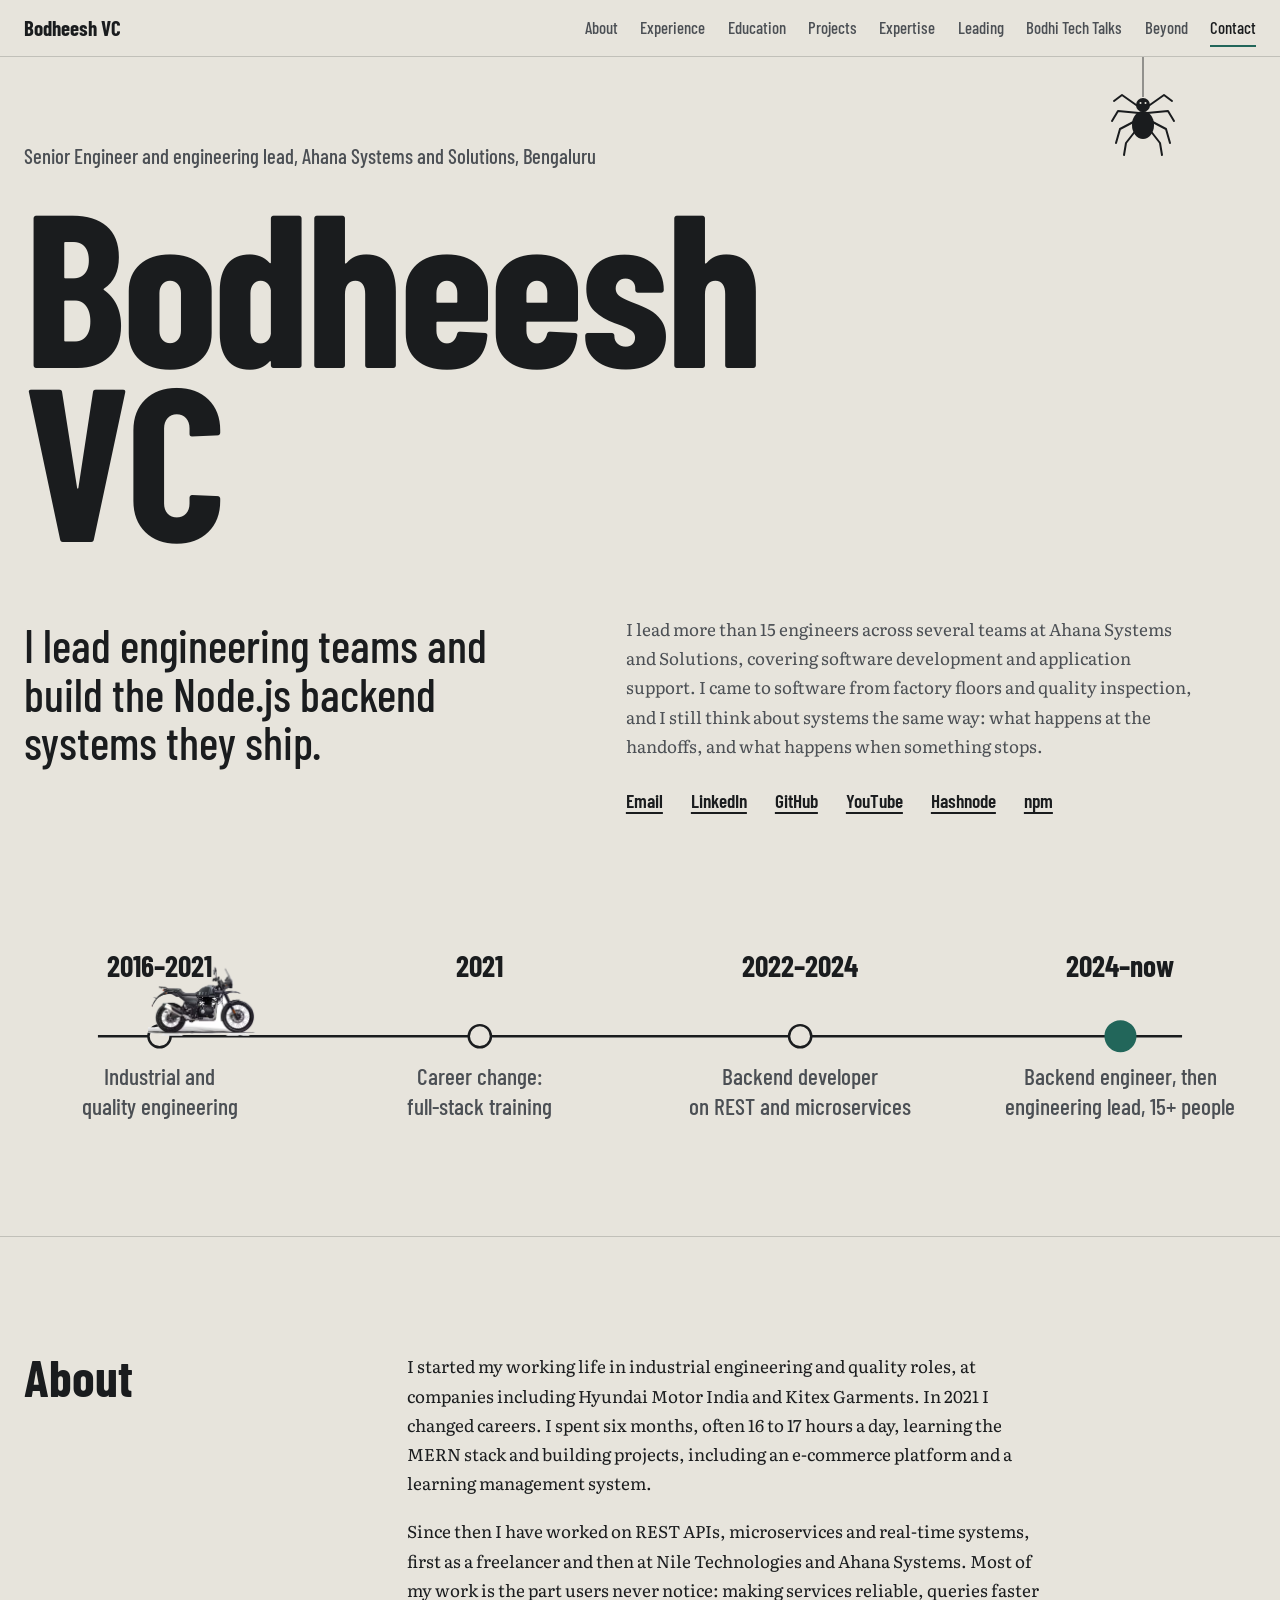
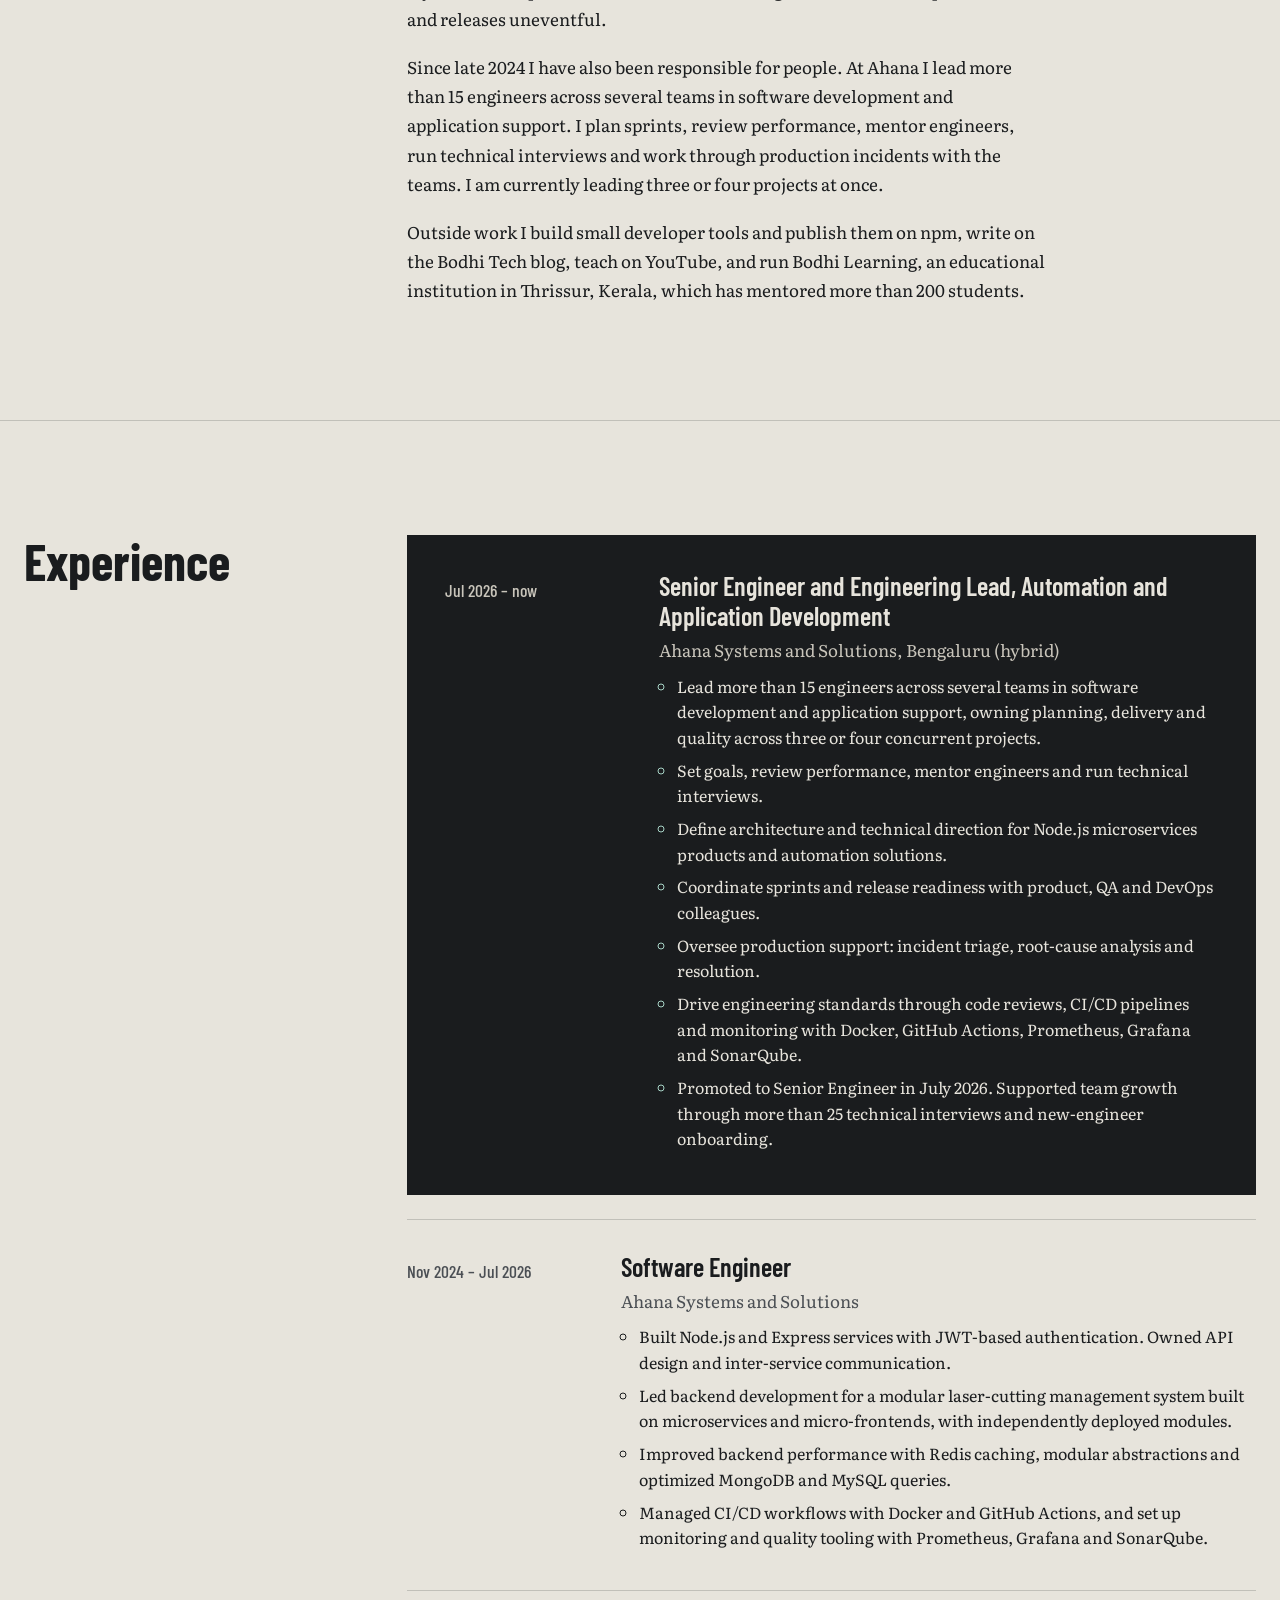
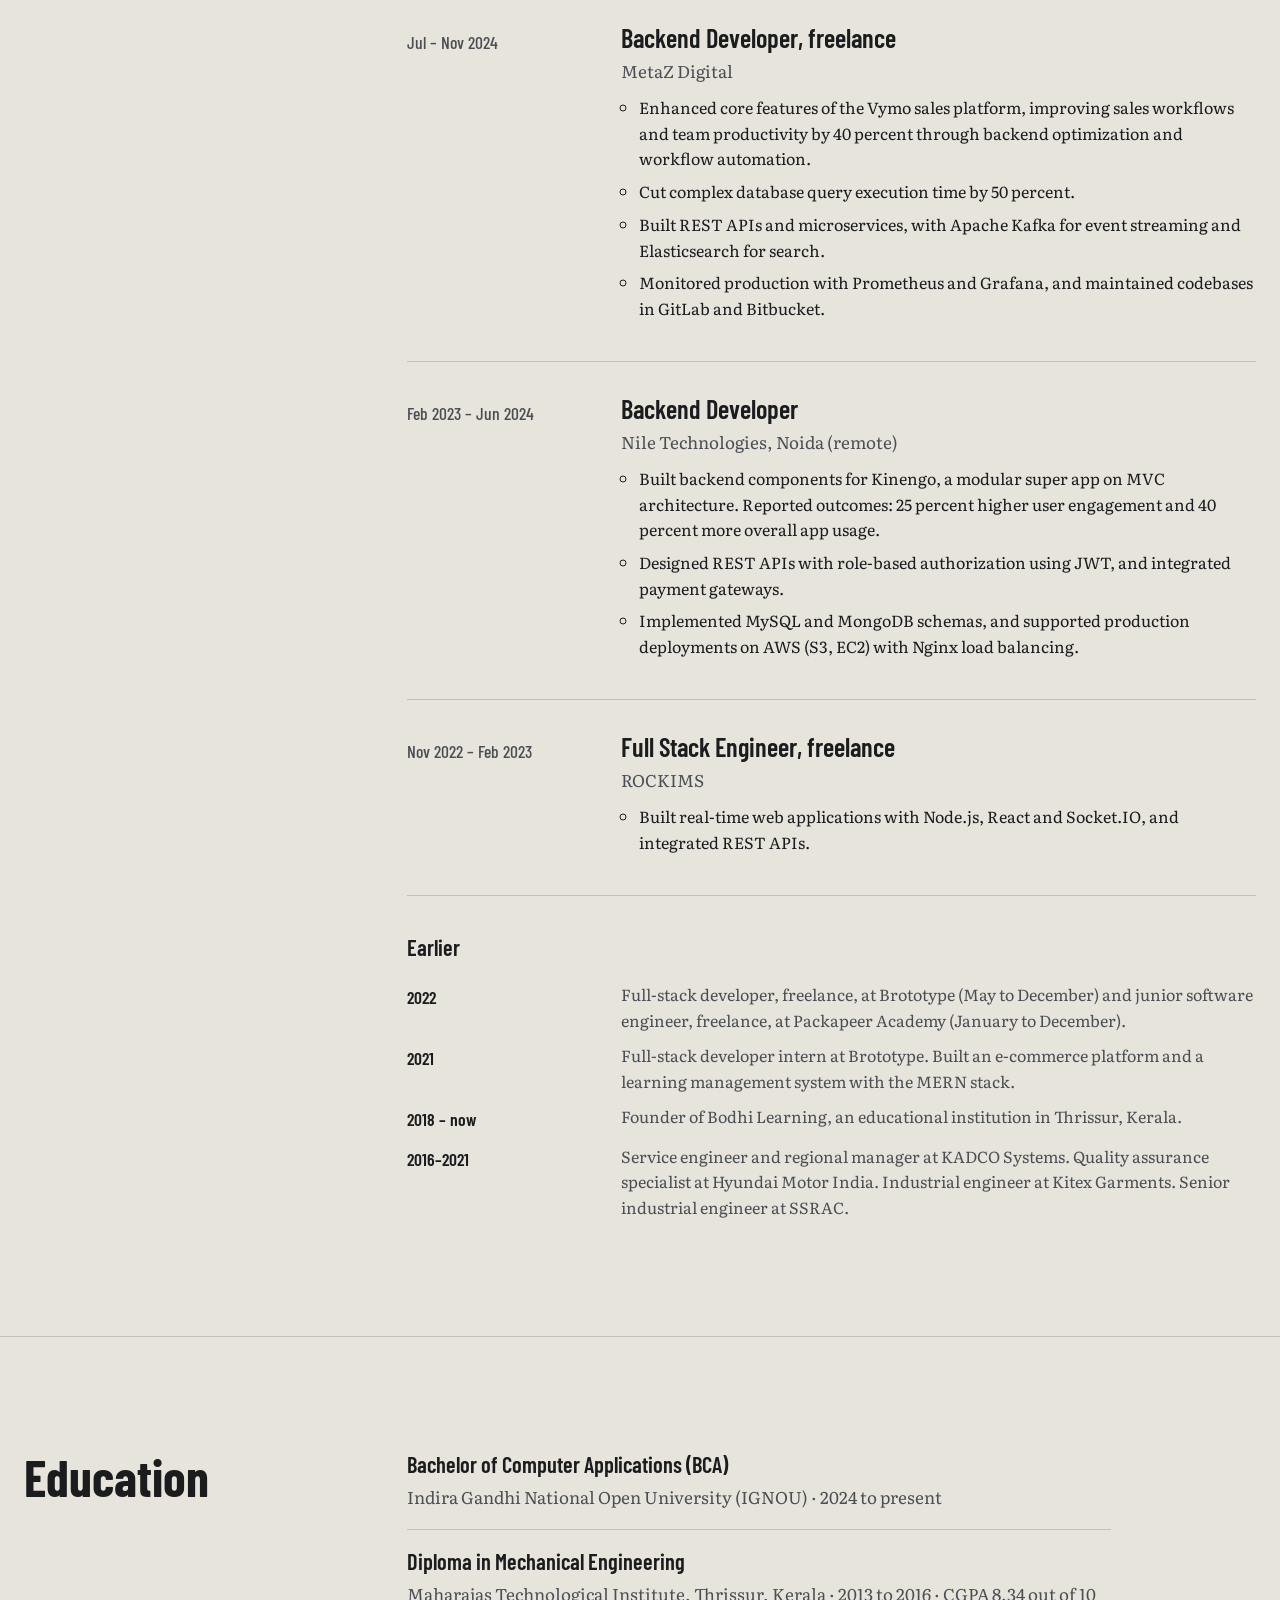
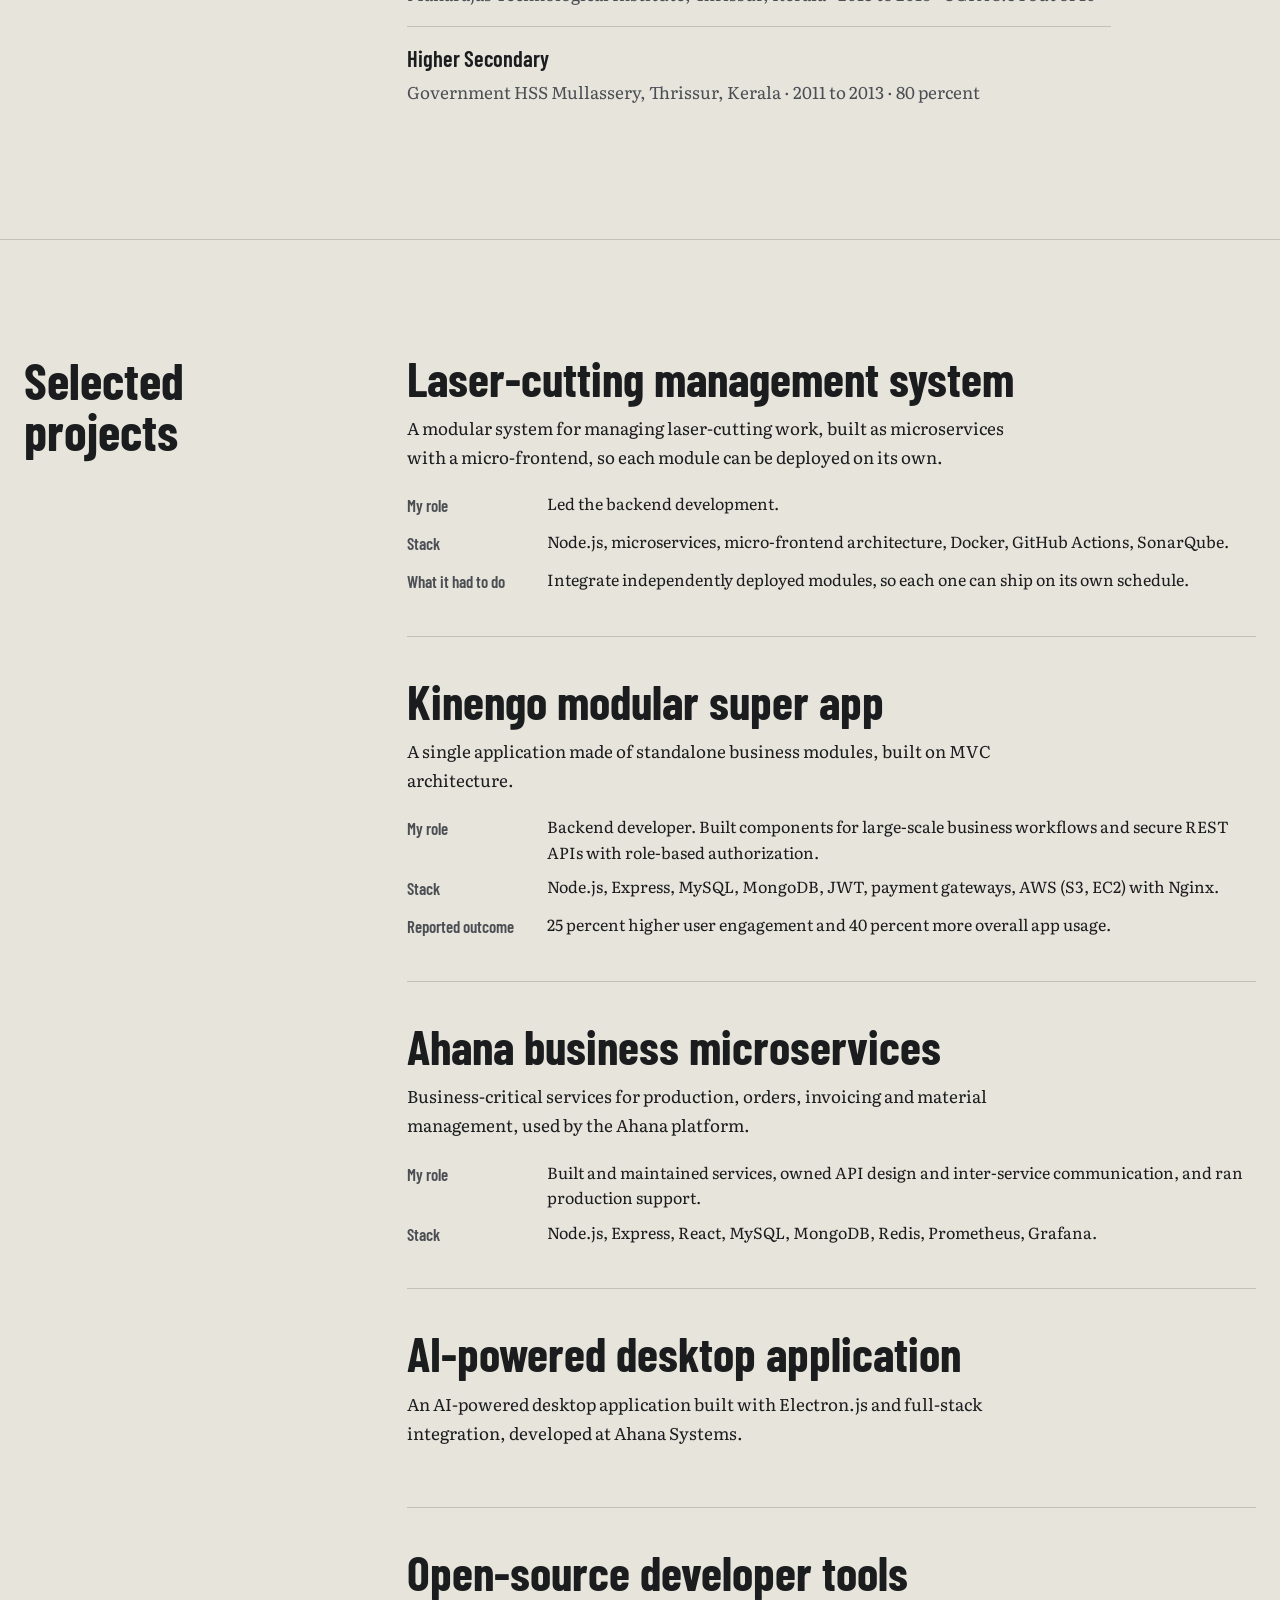
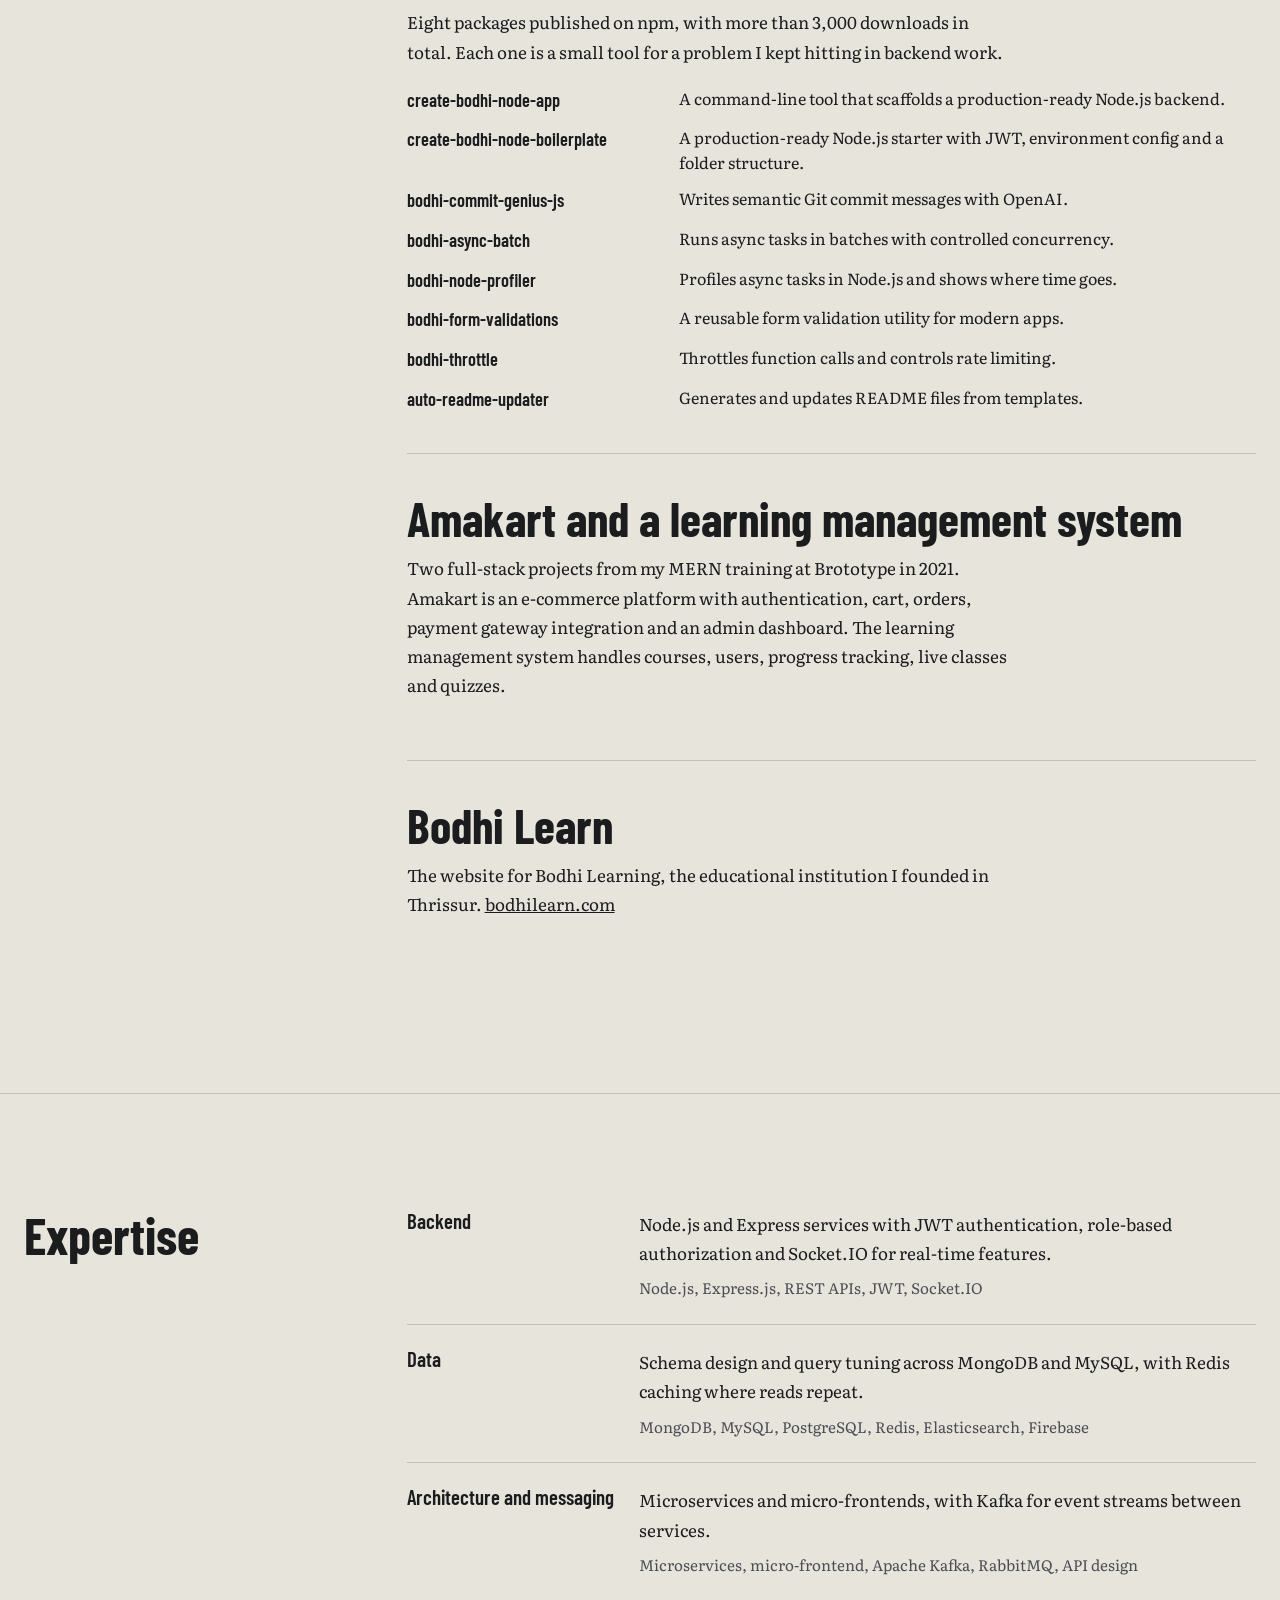
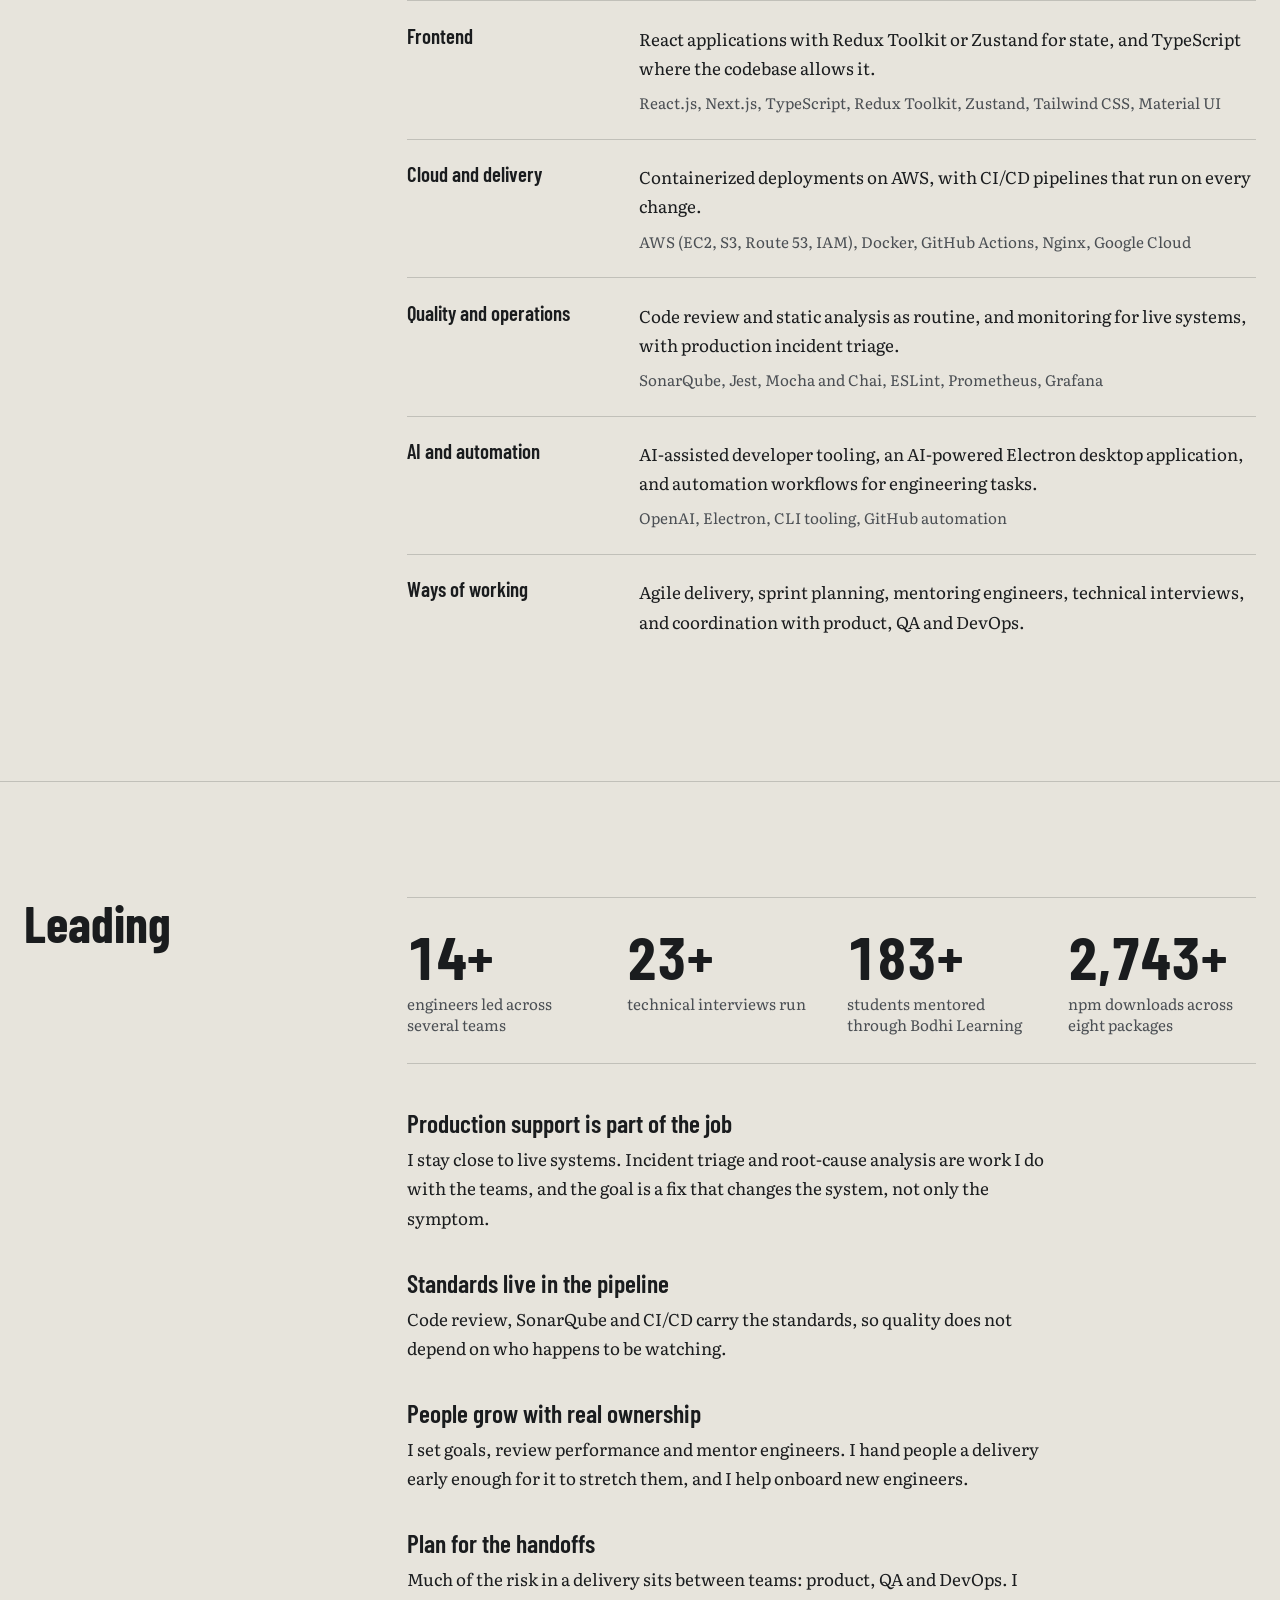
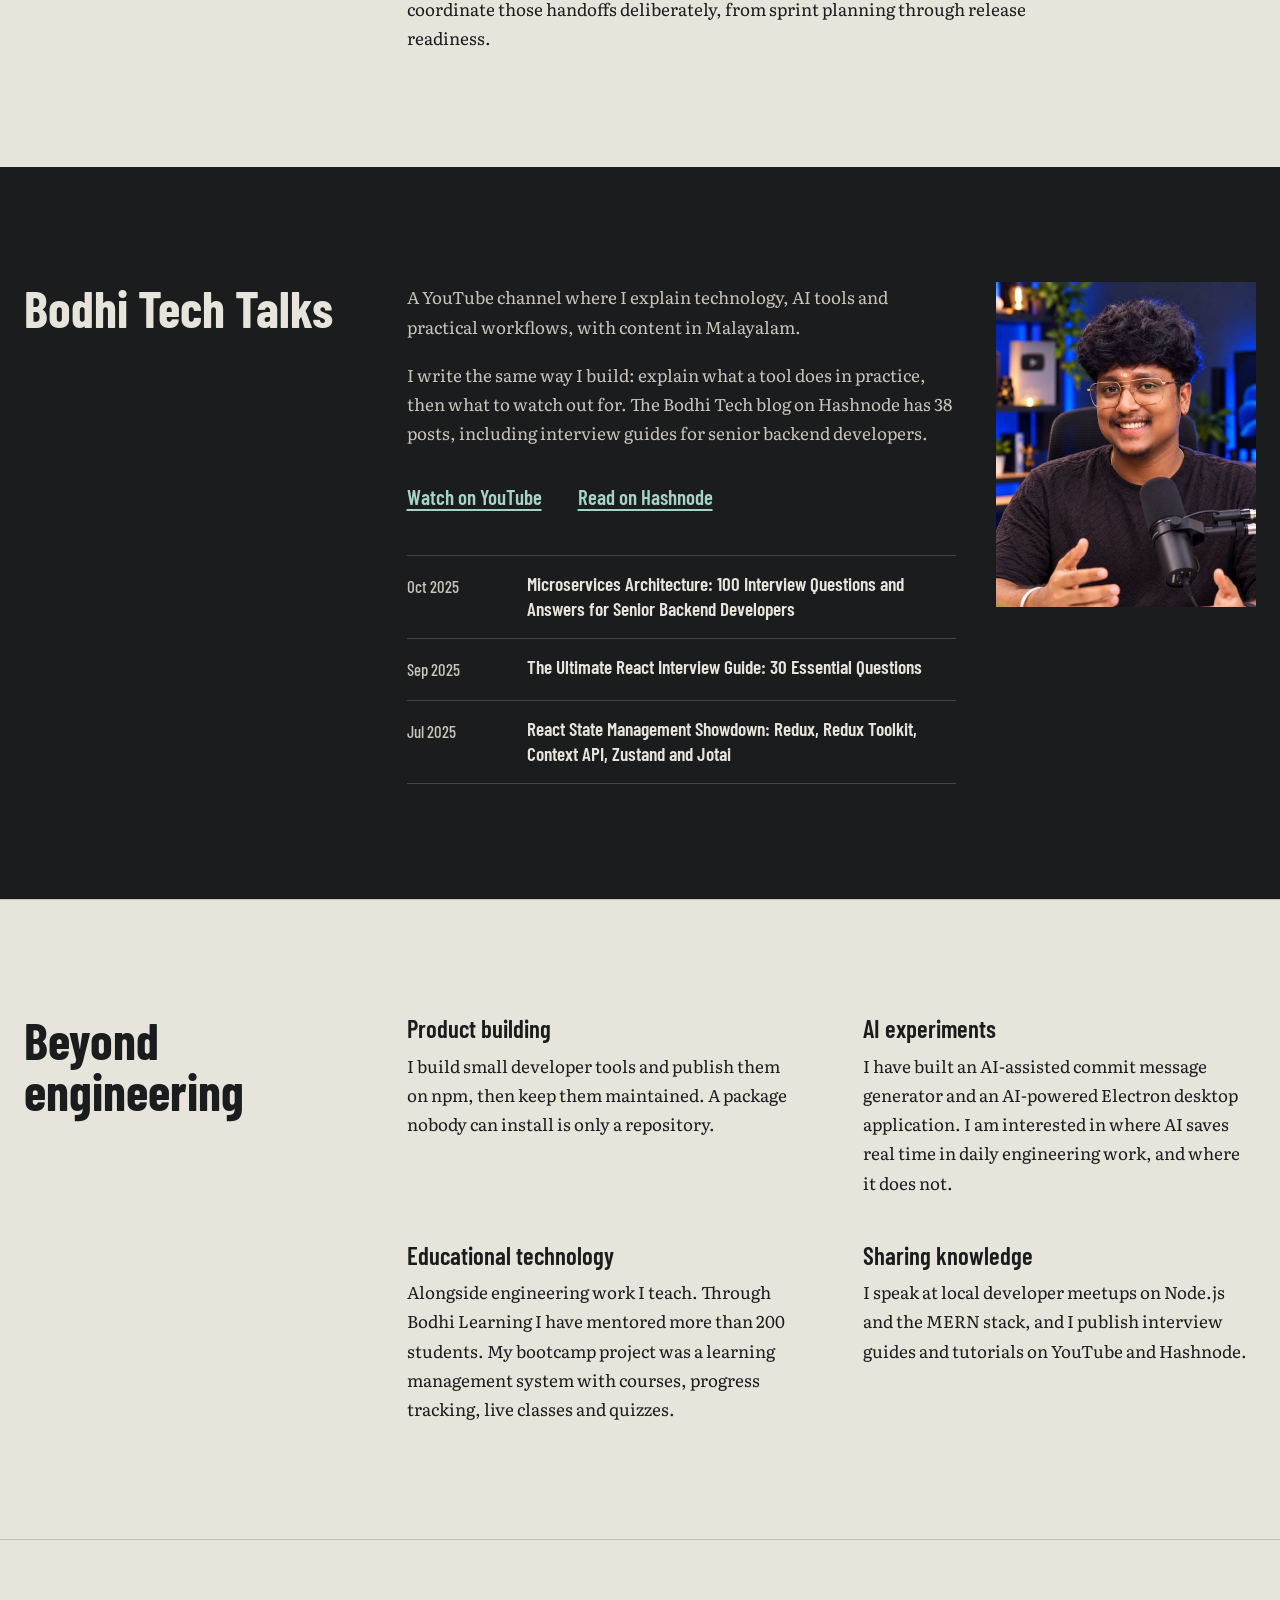
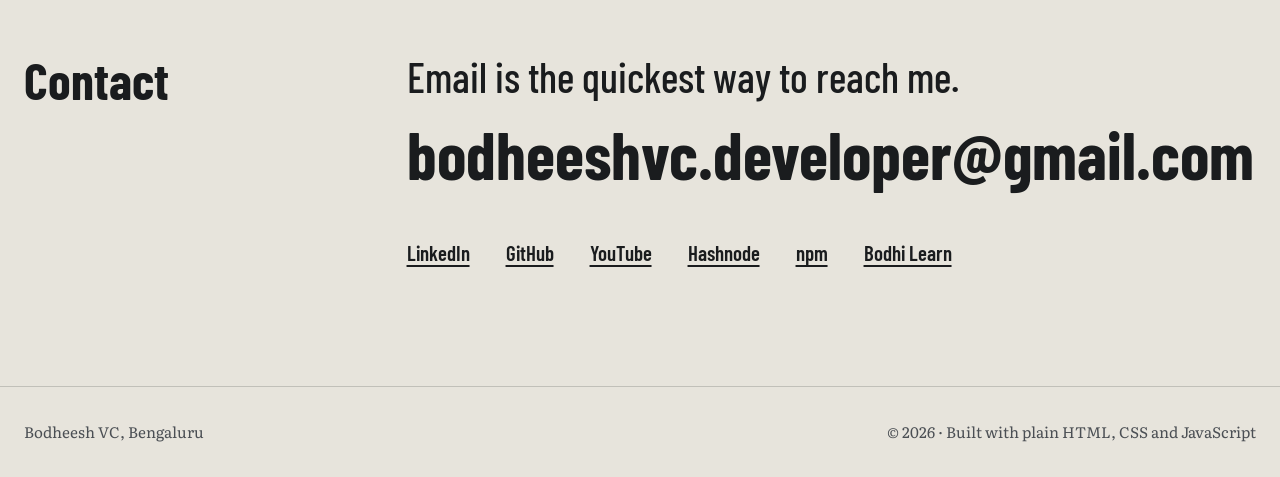
==== commit 9f8d9bbb: "experience updated" ====
--- a/index.html
+++ b/index.html
@@ -95,9 +95,6 @@
       <div class="hang" aria-hidden="true">
         <svg viewBox="0 0 70 130" width="70" height="130">
           <line class="hang-thread" x1="35" y1="0" x2="35" y2="40"/>
-          <g class="web-shot">
-            <path class="web-strand" d="M35 50 Q 58 40 84 54"/>
-          </g>
           <g class="hang-body">
             <g class="hang-legs">
               <path d="M31 50 L14 38 L6 44"/>
@@ -161,6 +158,10 @@
             <text class="rail-text" x="890" y="140" text-anchor="middle">Backend engineer, then</text>
             <text class="rail-text" x="890" y="164" text-anchor="middle">engineering lead, 15+ people</text>
           </svg>
+
+          <div class="career-bike" id="careerBike" aria-hidden="true">
+            <img src="Images/career-bike.png" width="440" height="282" alt="" draggable="false">
+          </div>
 
           <ol class="rail-list">
             <li><strong>2016–2021</strong><span>Industrial and quality engineering</span></li>
--- a/styles.css
+++ b/styles.css
@@ -1069,27 +1069,6 @@
     transform: scaleX(1);
   }
 
-  /* Web shot: the spider fires a strand toward the pointer, and it sags and falls */
-  .web-shot {
-    transform-box: view-box;
-    transform-origin: 35px 50px;
-    transform: scaleX(var(--dir, 1));
-  }
-
-  .web-strand {
-    fill: none;
-    stroke: var(--ink);
-    stroke-width: 1;
-    stroke-linecap: round;
-    opacity: 0;
-    transform-box: view-box;
-    transform-origin: 35px 50px;
-  }
-
-  .hang.is-shooting .web-strand {
-    animation: web-shoot 1.4s cubic-bezier(0.3, 0, 0.6, 1) forwards;
-  }
-
   .js .section.creator::before {
     display: none;
   }
@@ -1132,13 +1111,6 @@
 @keyframes twitch {
   from { transform: rotate(-3deg); }
   to { transform: rotate(3deg); }
-}
-
-@keyframes web-shoot {
-  0% { opacity: 0; transform: scaleX(0); }
-  30% { opacity: 1; transform: scaleX(1); }
-  45% { opacity: 1; transform: translateY(0) rotate(0deg); }
-  100% { opacity: 0; transform: translateY(72px) rotate(8deg); }
 }
 
 @keyframes char-rise {
@@ -1257,3 +1229,49 @@
     border-bottom-color: var(--signal);
   }
 }
+
+/* ---------- v5: career bike on the rail ---------- */
+
+.rail-wrap {
+  position: relative;
+}
+
+.career-bike {
+  position: absolute;
+  left: 11%;
+  top: 50%;
+  width: clamp(76px, 9vw, 108px);
+  transform: translate(-50%, -100%);
+  z-index: 5;
+  pointer-events: none;
+}
+
+.career-bike img {
+  display: block;
+  width: 100%;
+  height: auto;
+  mix-blend-mode: multiply;
+  user-select: none;
+  -webkit-user-drag: none;
+}
+
+@media (prefers-reduced-motion: no-preference) {
+  .career-bike img {
+    animation: bike-bob 0.34s ease-in-out infinite alternate;
+  }
+
+  .career-bike.is-parked img {
+    animation: none;
+  }
+}
+
+@keyframes bike-bob {
+  from { transform: translateY(0) rotate(-0.35deg); }
+  to { transform: translateY(-2px) rotate(0.35deg); }
+}
+
+@media (max-width: 760px) {
+  .career-bike {
+    display: none;
+  }
+}
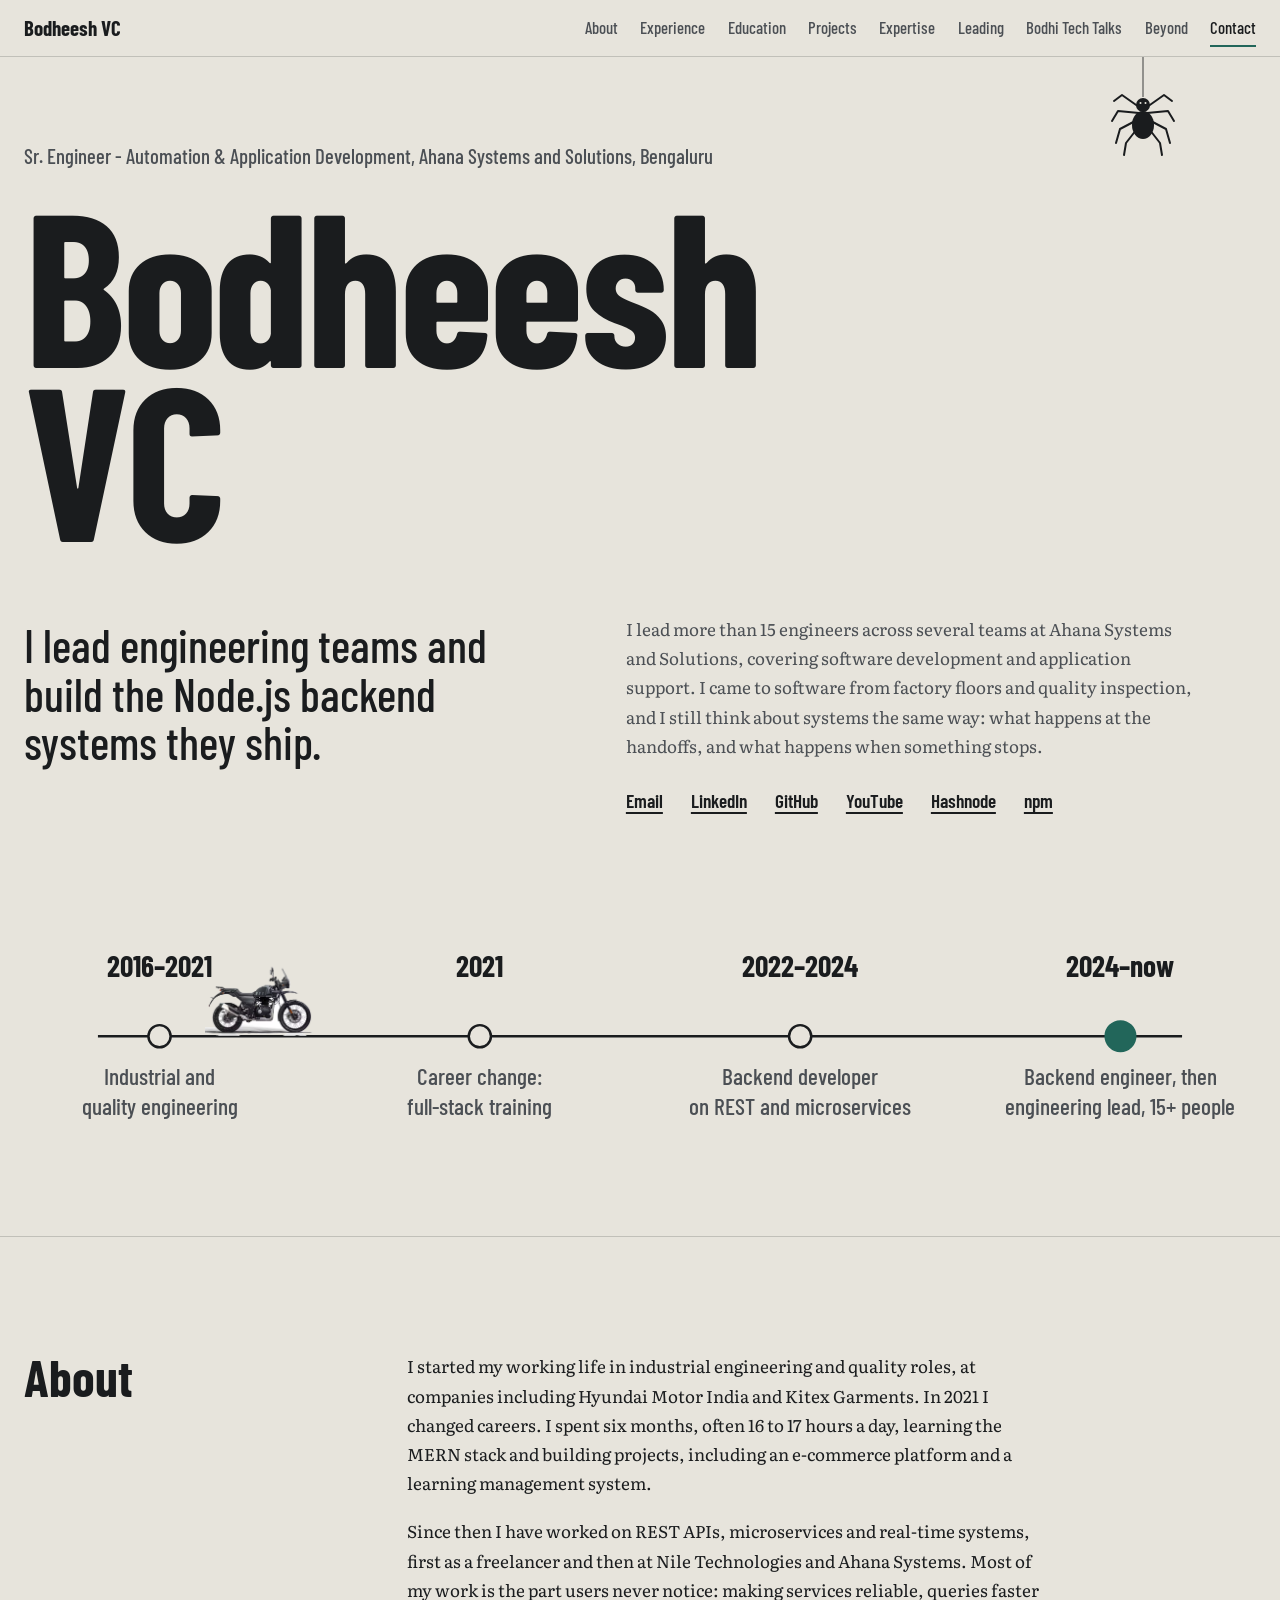
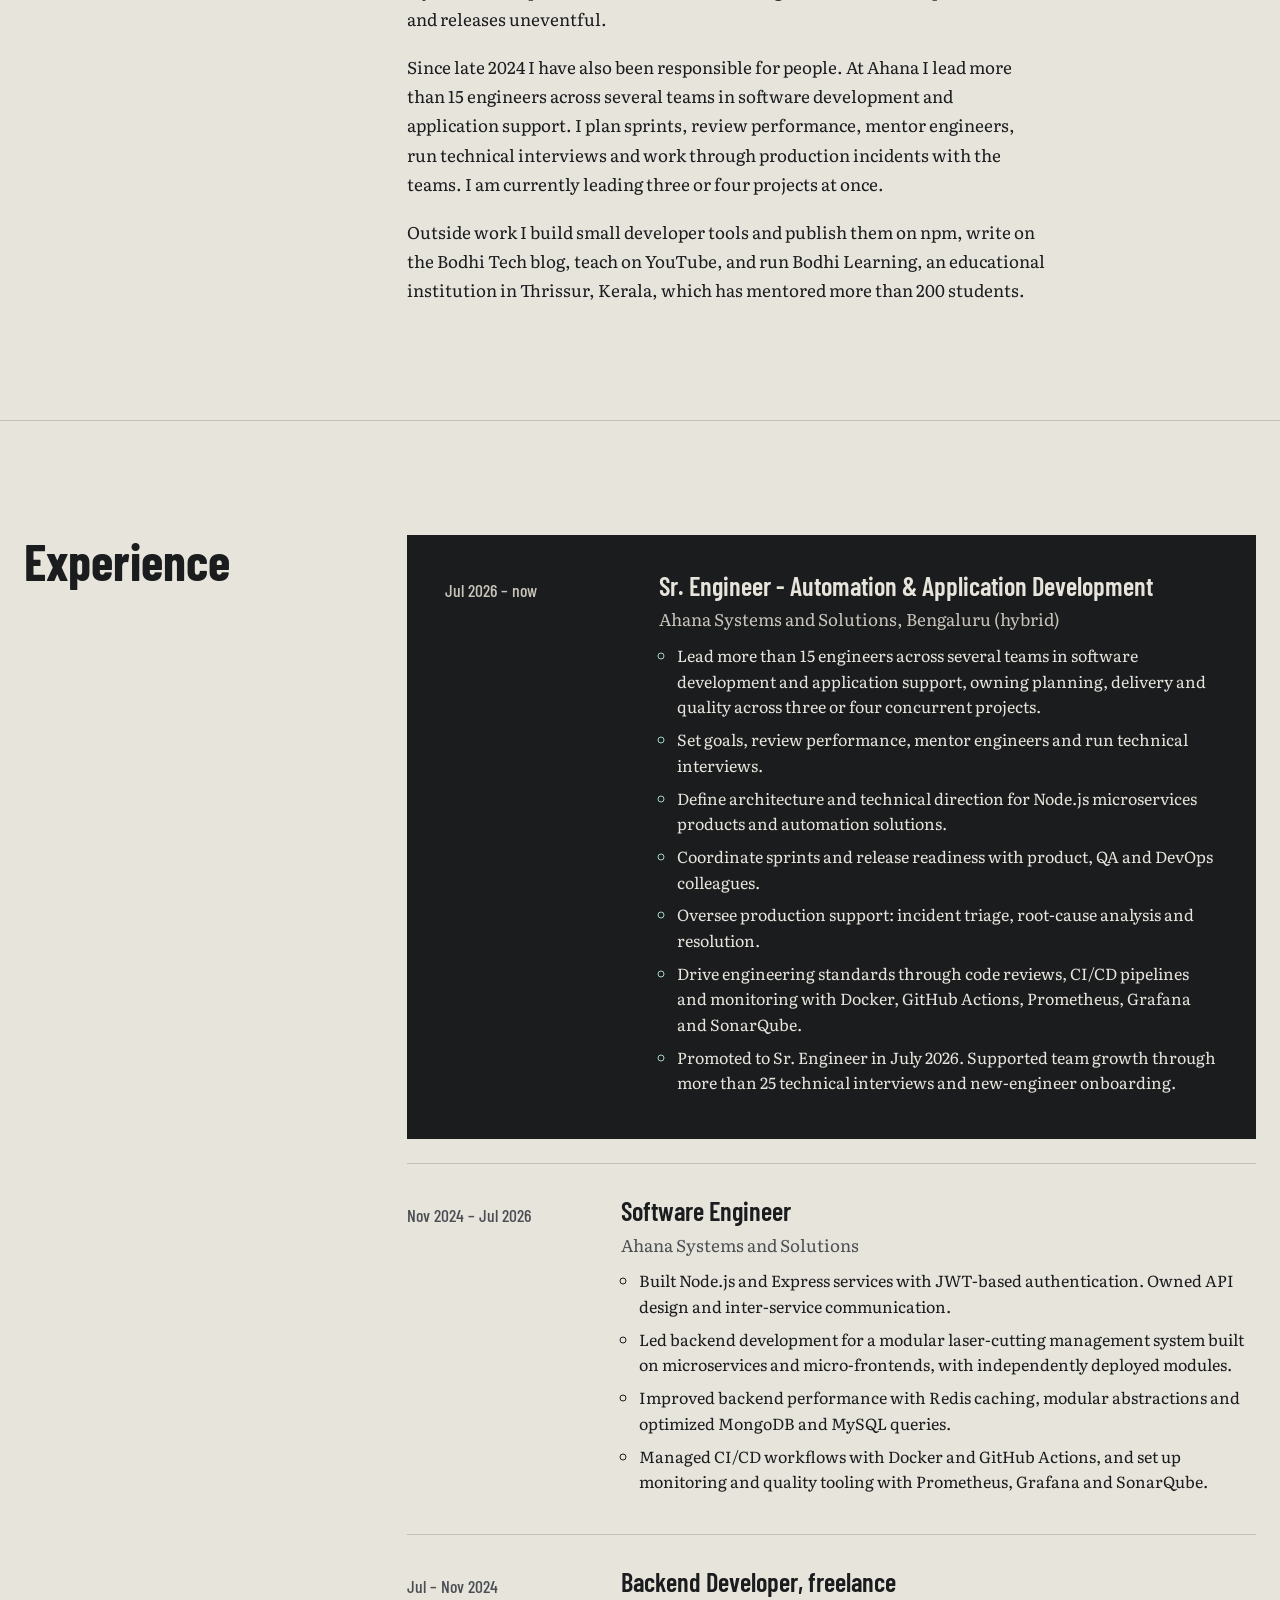
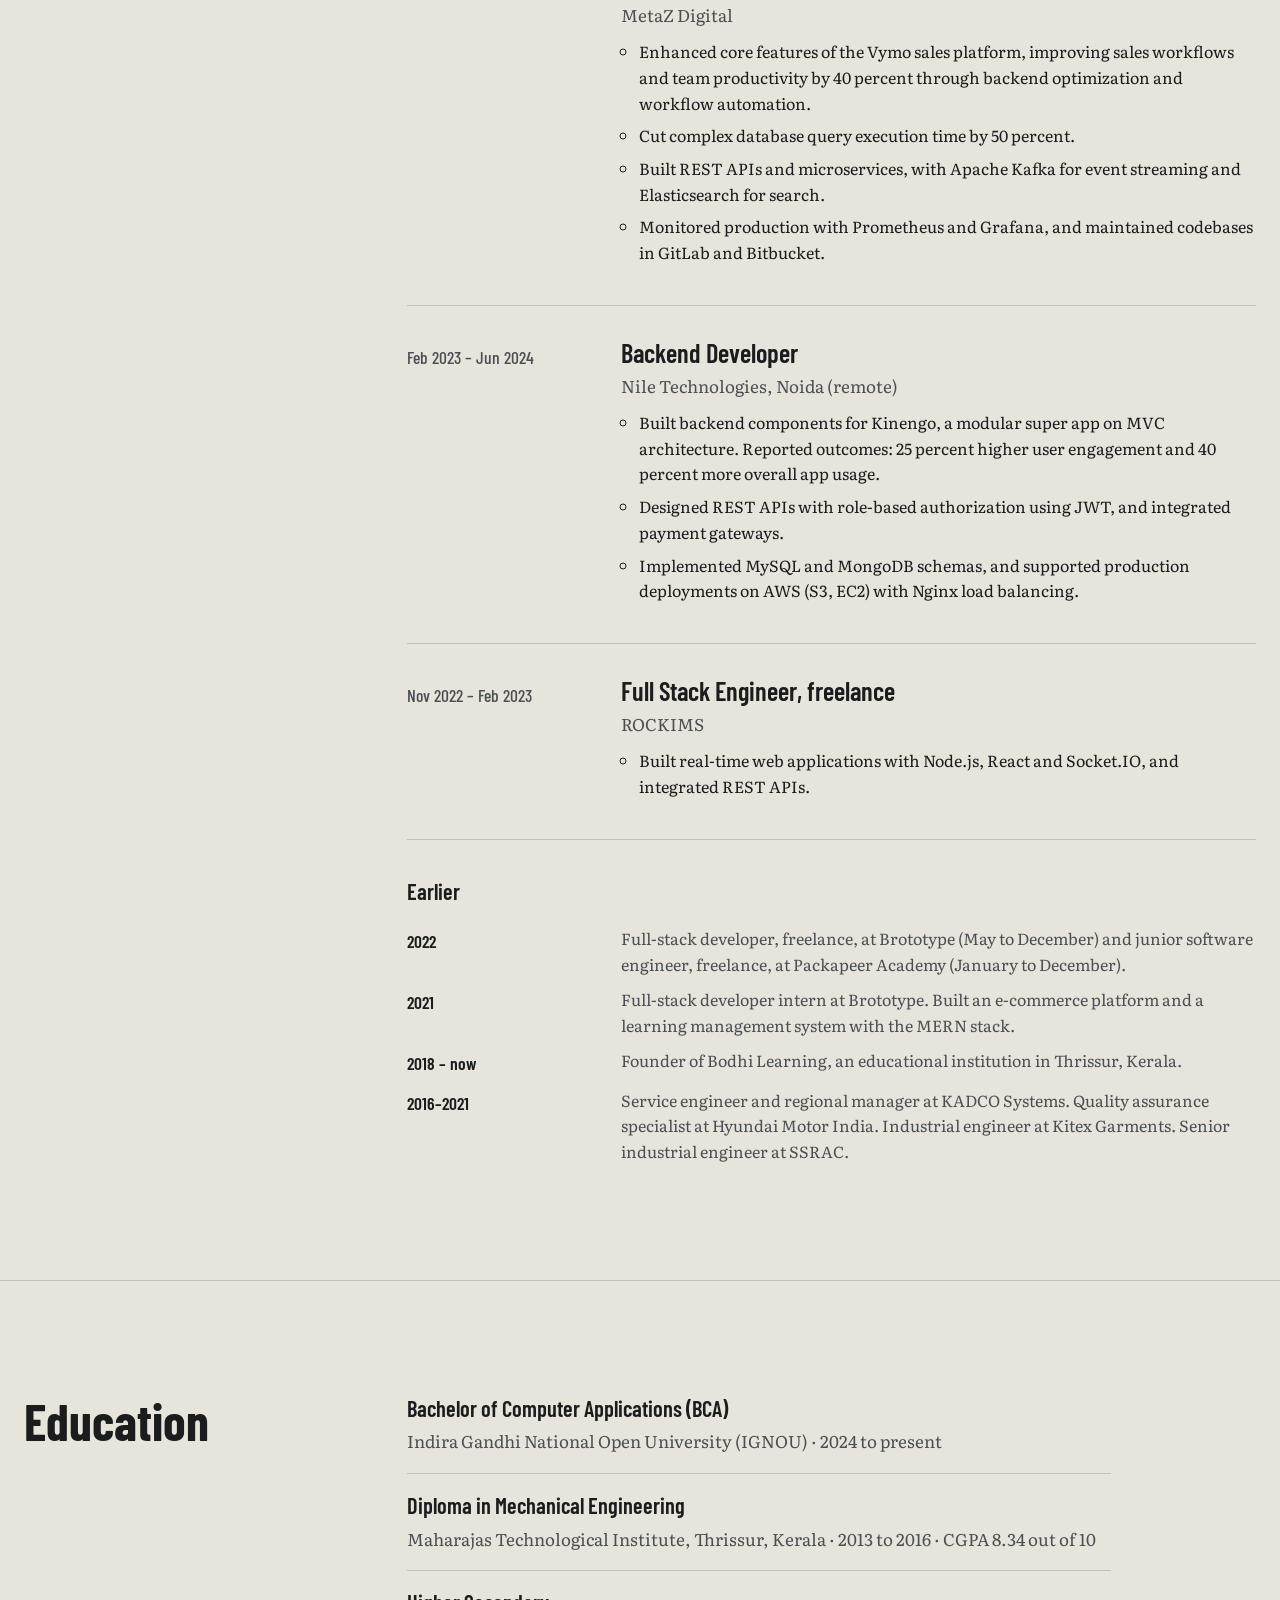
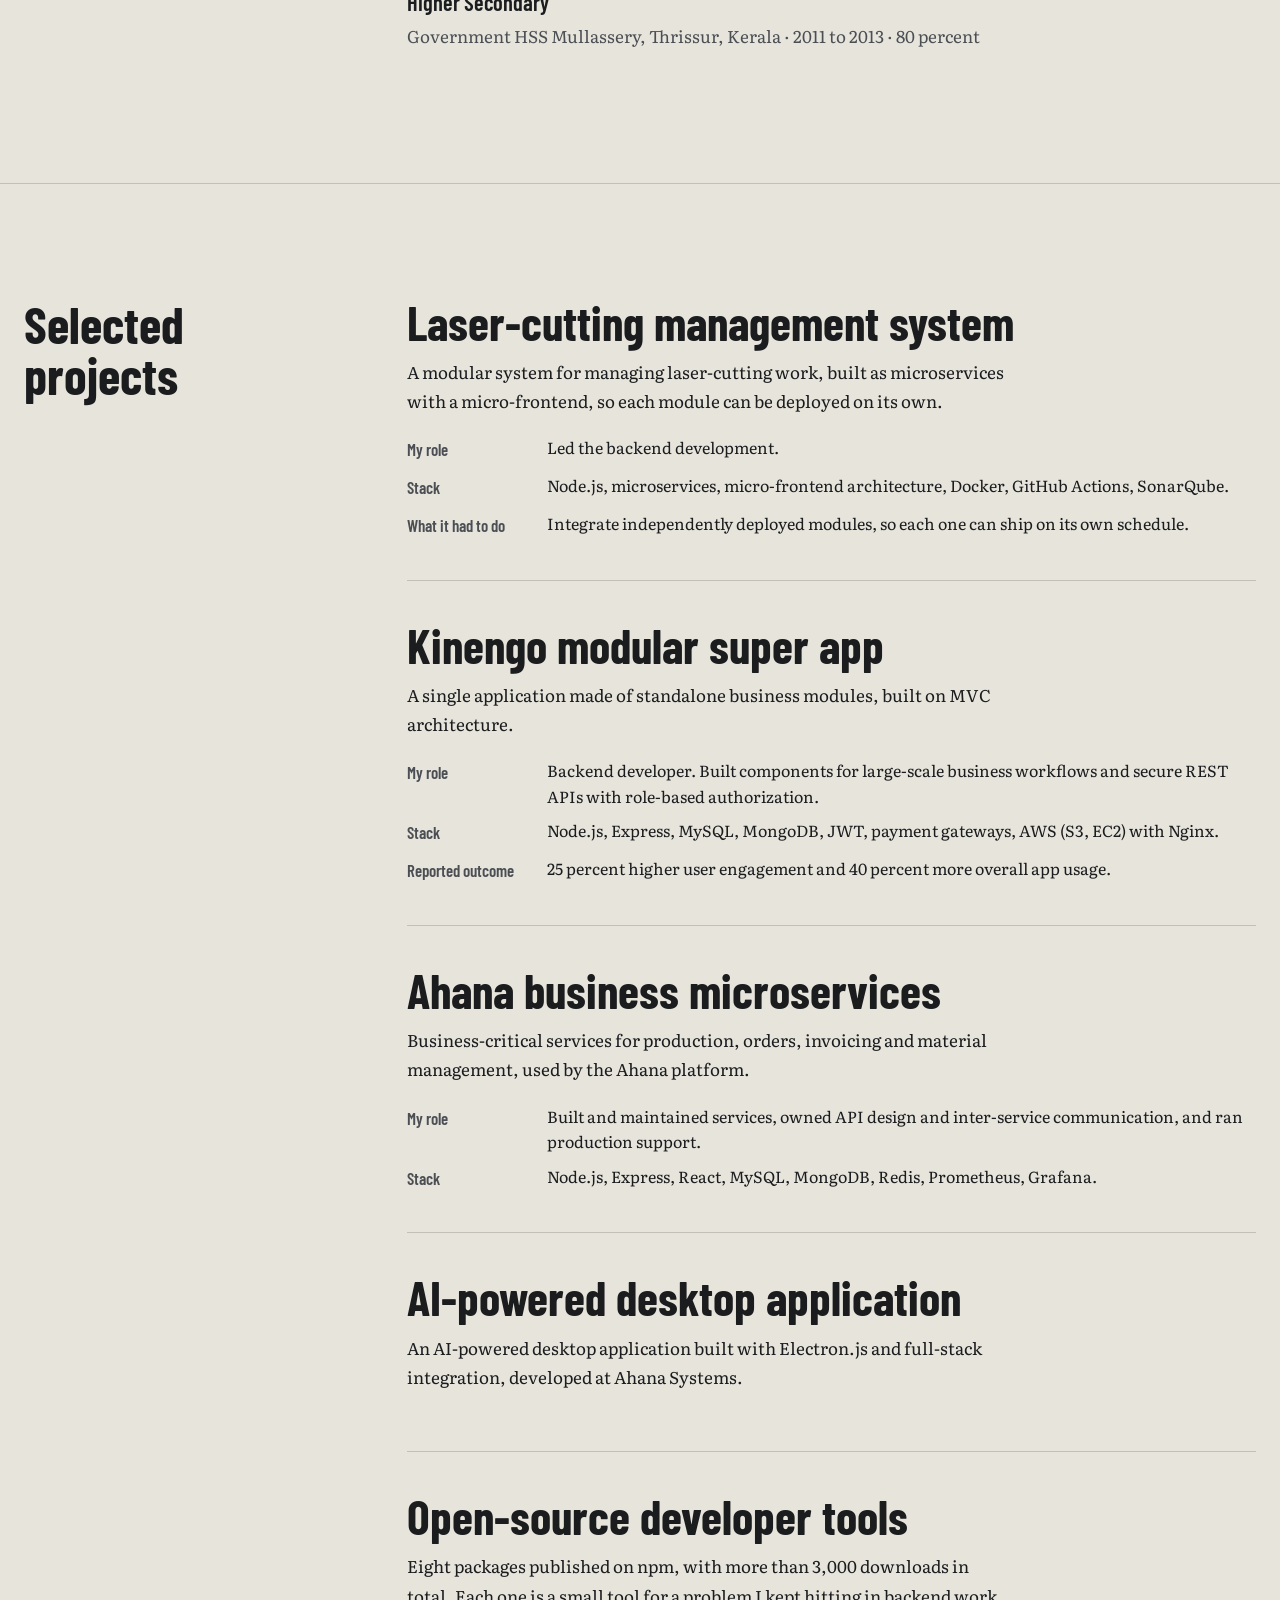
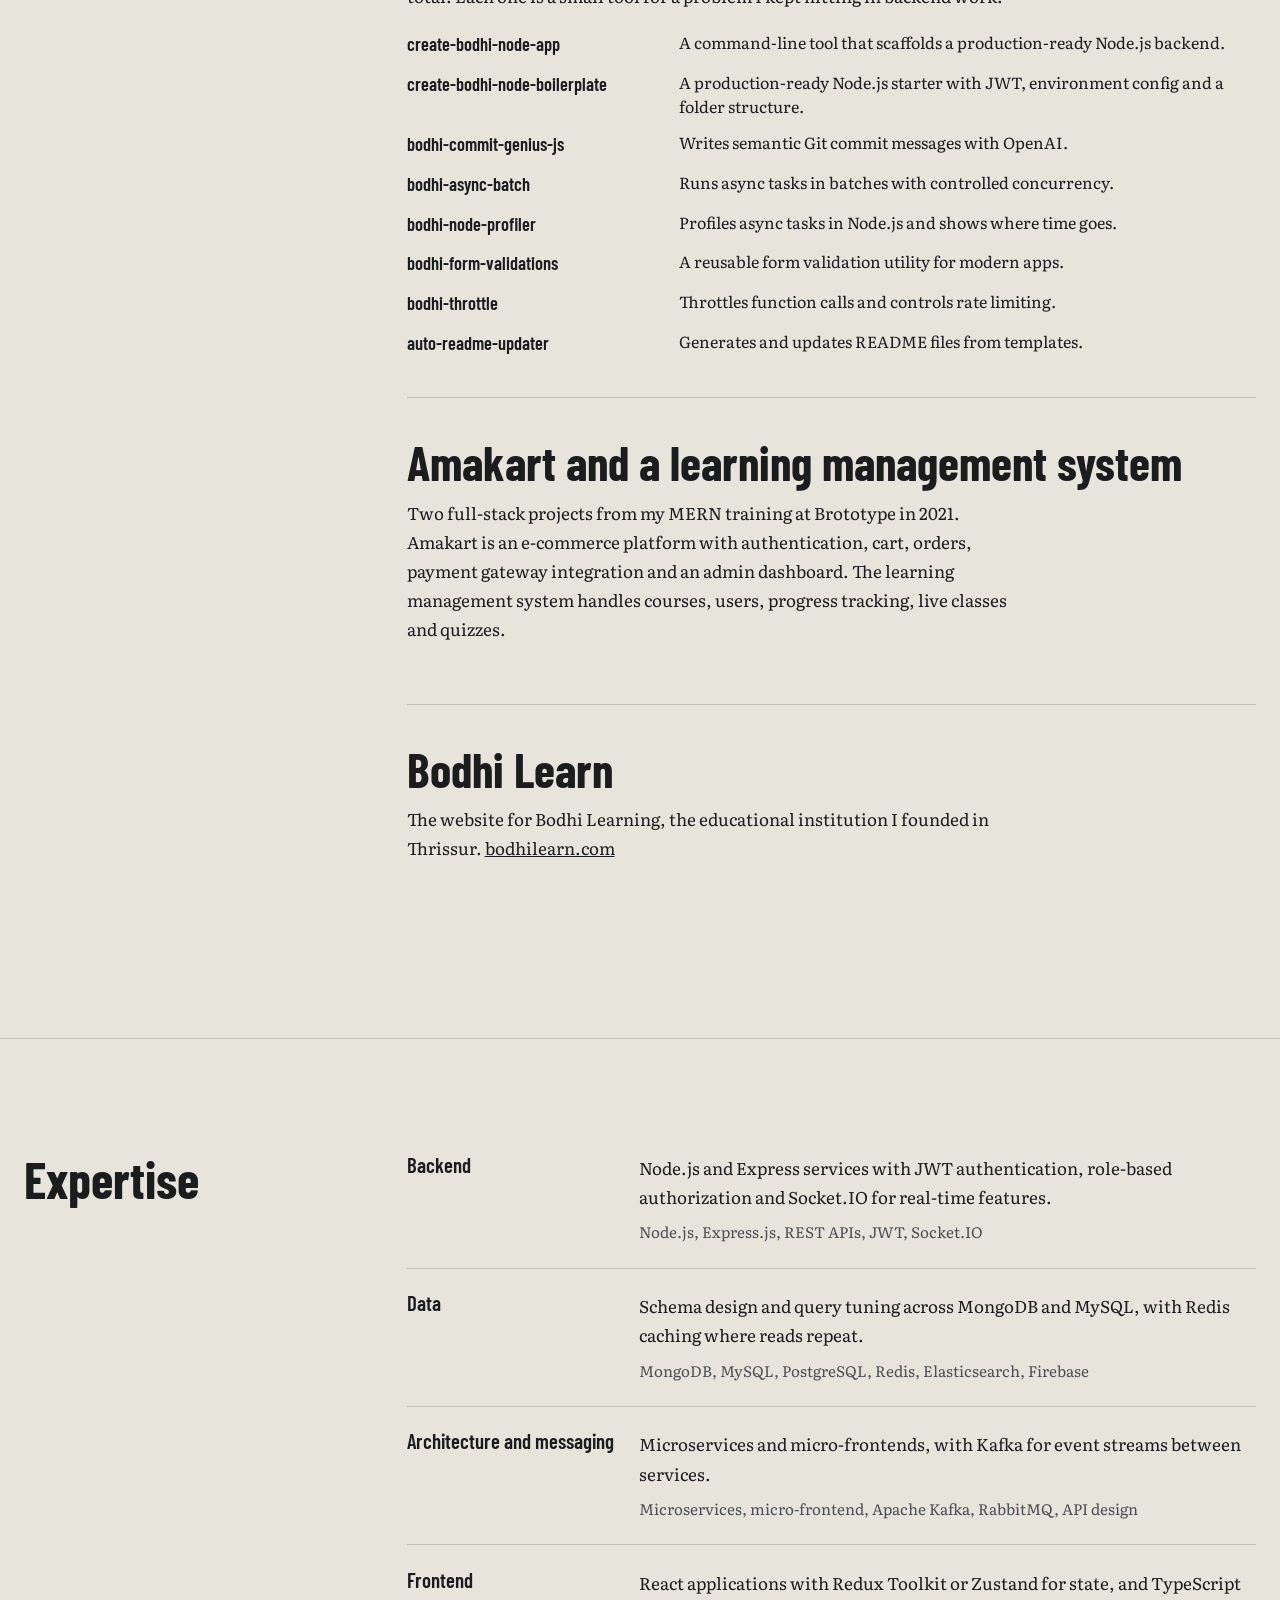
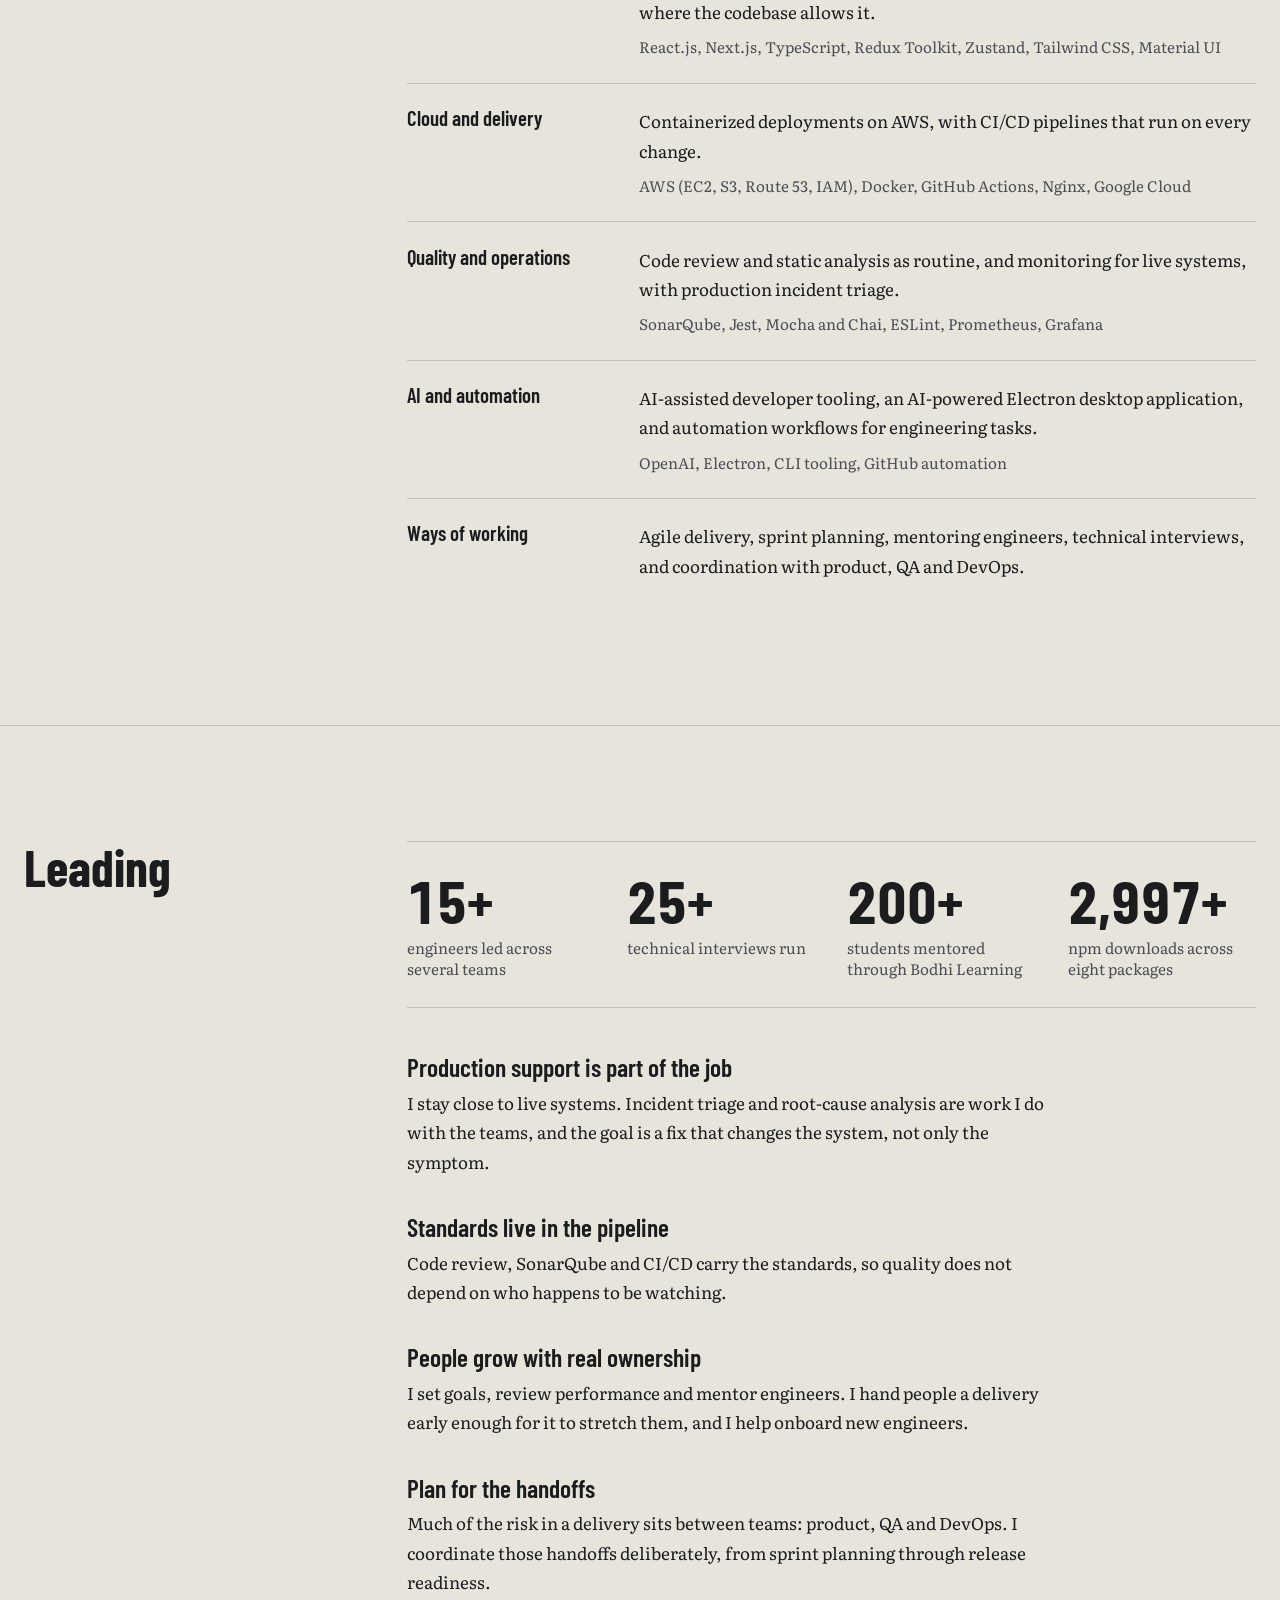
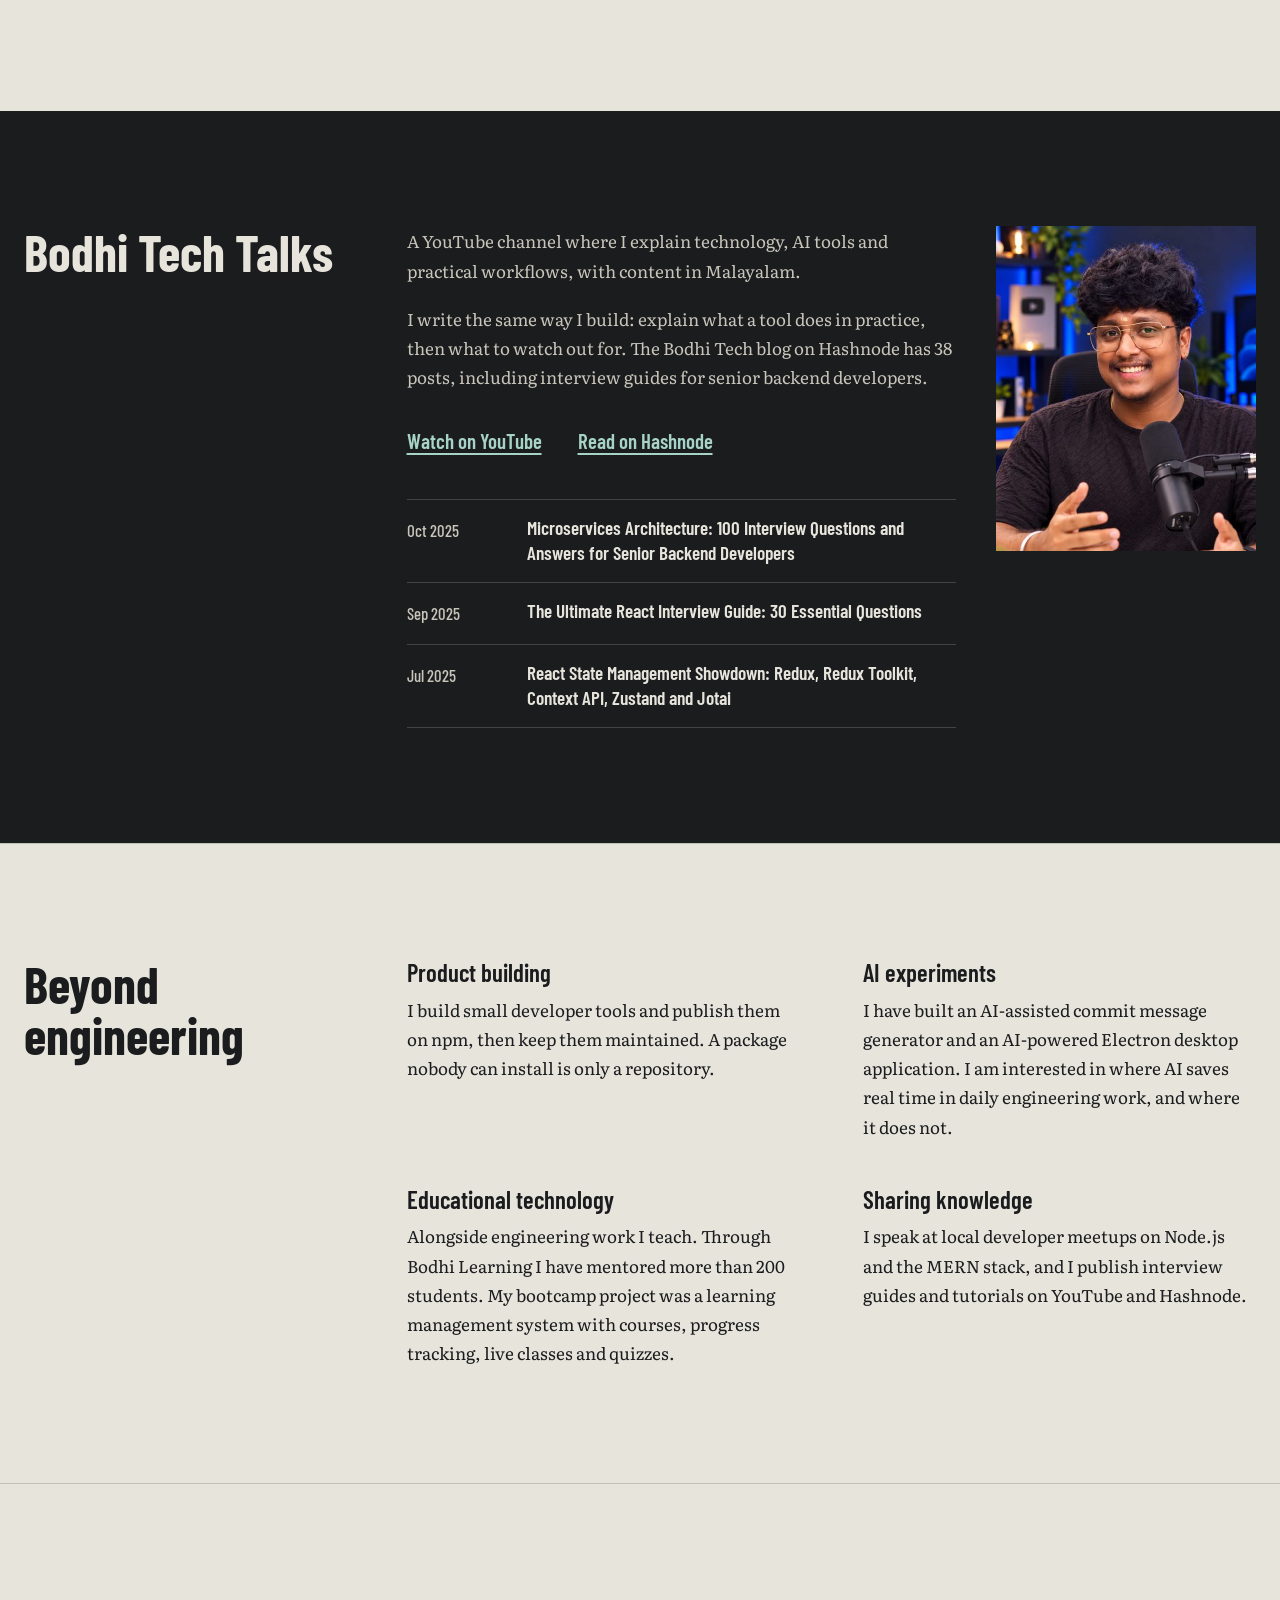
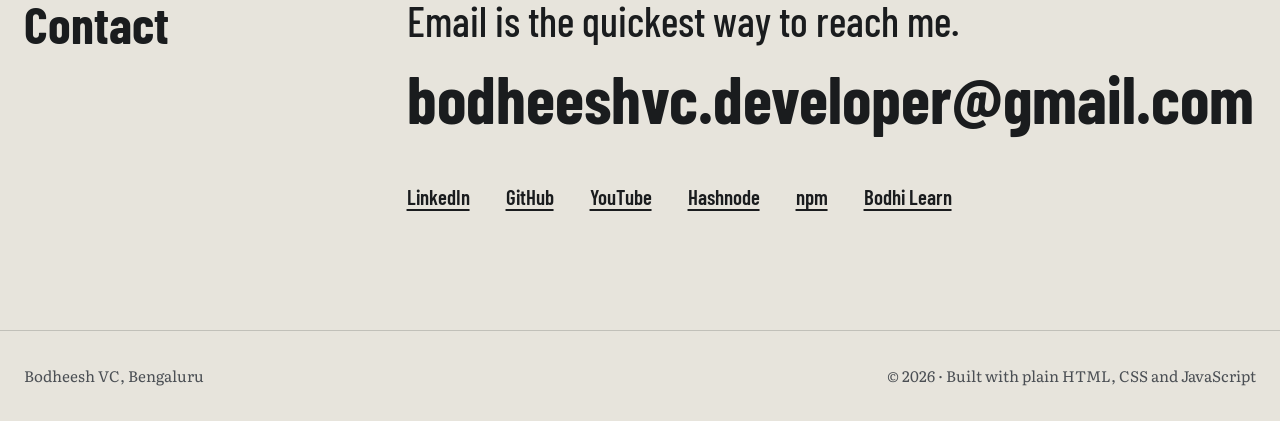
==== commit 0bcf67a7: "experience updated" ====
--- a/index.html
+++ b/index.html
@@ -3,8 +3,8 @@
 <head>
   <meta charset="utf-8">
   <meta name="viewport" content="width=device-width, initial-scale=1">
-  <title>Bodheesh VC · Senior Engineer and engineering lead, Bengaluru</title>
-  <meta name="description" content="Bodheesh VC is a Senior Engineer and engineering lead at Ahana Systems and Solutions in Bengaluru. He leads more than 15 engineers across teams and builds Node.js backend systems, REST APIs and microservices.">
+  <title>Bodheesh VC · Sr. Engineer - Automation &amp; Application Development, Bengaluru</title>
+  <meta name="description" content="Bodheesh VC is a Sr. Engineer - Automation &amp; Application Development at Ahana Systems and Solutions in Bengaluru. He leads more than 15 engineers across teams and builds Node.js backend systems, REST APIs and microservices.">
   <meta name="author" content="Bodheesh VC">
   <meta name="theme-color" content="#e7e4dc">
   <meta name="color-scheme" content="light">
@@ -12,7 +12,7 @@
 
   <meta property="og:type" content="profile">
   <meta property="og:site_name" content="Bodheesh VC">
-  <meta property="og:title" content="Bodheesh VC · Senior Engineer and engineering lead">
+  <meta property="og:title" content="Bodheesh VC · Sr. Engineer - Automation &amp; Application Development">
   <meta property="og:description" content="Leading engineering teams and building Node.js backend systems. Bengaluru, India.">
   <meta property="og:url" content="https://bodheesh.github.io/portfolio/">
   <meta property="og:image" content="https://bodheesh.github.io/portfolio/og-image.png">
@@ -20,7 +20,7 @@
   <meta property="og:image:height" content="630">
   <meta property="og:locale" content="en_IN">
   <meta name="twitter:card" content="summary_large_image">
-  <meta name="twitter:title" content="Bodheesh VC · Senior Engineer and engineering lead">
+  <meta name="twitter:title" content="Bodheesh VC · Sr. Engineer - Automation &amp; Application Development">
   <meta name="twitter:description" content="Leading engineering teams and building Node.js backend systems. Bengaluru, India.">
   <meta name="twitter:image" content="https://bodheesh.github.io/portfolio/og-image.png">
 
@@ -41,8 +41,8 @@
     "name": "Bodheesh VC",
     "url": "https://bodheesh.github.io/portfolio/",
     "image": "https://bodheesh.github.io/portfolio/Images/Bodheesh-800.jpg",
-    "jobTitle": "Senior Engineer and Engineering Lead",
-    "description": "Senior Engineer and engineering lead leading more than 15 engineers across teams, building Node.js backend systems.",
+    "jobTitle": "Sr. Engineer - Automation & Application Development",
+    "description": "Sr. Engineer - Automation & Application Development who leads more than 15 engineers across teams, building Node.js backend systems.",
     "worksFor": { "@type": "Organization", "name": "Ahana Systems and Solutions" },
     "alumniOf": [
       { "@type": "EducationalOrganization", "name": "Indira Gandhi National Open University" },
@@ -114,7 +114,7 @@
         </svg>
       </div>
       <div class="wrap">
-        <p class="hero-role reveal">Senior Engineer and engineering lead, Ahana Systems and Solutions, Bengaluru</p>
+        <p class="hero-role reveal">Sr. Engineer - Automation &amp; Application Development, Ahana Systems and Solutions, Bengaluru</p>
         <h1 class="name" id="hero-title">Bodheesh<br>VC</h1>
 
         <div class="hero-body">
@@ -195,7 +195,7 @@
             <li class="current reveal">
               <div class="when">Jul 2026 – now</div>
               <div class="role">
-                <h3>Senior Engineer and Engineering Lead, Automation and Application Development</h3>
+                <h3>Sr. Engineer - Automation &amp; Application Development</h3>
                 <p class="org">Ahana Systems and Solutions, Bengaluru (hybrid)</p>
                 <ul>
                   <li>Lead more than 15 engineers across several teams in software development and application support, owning planning, delivery and quality across three or four concurrent projects.</li>
@@ -204,7 +204,7 @@
                   <li>Coordinate sprints and release readiness with product, QA and DevOps colleagues.</li>
                   <li>Oversee production support: incident triage, root-cause analysis and resolution.</li>
                   <li>Drive engineering standards through code reviews, CI/CD pipelines and monitoring with Docker, GitHub Actions, Prometheus, Grafana and SonarQube.</li>
-                  <li>Promoted to Senior Engineer in July 2026. Supported team growth through more than 25 technical interviews and new-engineer onboarding.</li>
+                  <li>Promoted to Sr. Engineer in July 2026. Supported team growth through more than 25 technical interviews and new-engineer onboarding.</li>
                 </ul>
               </div>
             </li>
--- a/styles.css
+++ b/styles.css
@@ -1270,8 +1270,64 @@
   to { transform: translateY(-2px) rotate(0.35deg); }
 }
 
+/* Phones: the rail becomes a vertical line, and the bike rides down it */
 @media (max-width: 760px) {
+  .rail-list {
+    position: relative;
+    padding-left: 2.25rem;
+    margin-top: 2rem;
+  }
+
+  .rail-list::before {
+    content: "";
+    position: absolute;
+    left: 0.5rem;
+    top: 0.6rem;
+    bottom: 0.6rem;
+    width: 2px;
+    background: var(--ink);
+  }
+
+  .rail-list li {
+    position: relative;
+    display: block;
+    padding: 0 0 1.75rem;
+    border-top: 0;
+  }
+
+  .rail-list li::before {
+    content: "";
+    position: absolute;
+    left: -2.06rem;
+    top: 0.3rem;
+    width: 12px;
+    height: 12px;
+    box-sizing: border-box;
+    border-radius: 50%;
+    background: var(--paper);
+    border: 2px solid var(--ink);
+  }
+
+  .rail-list li:last-child::before {
+    background: var(--signal);
+    border-color: var(--signal);
+  }
+
+  .rail-list strong {
+    display: block;
+    font-size: 1.1rem;
+  }
+
+  .rail-list span {
+    display: block;
+    margin-top: 0.15rem;
+    color: var(--ink-2);
+  }
+
   .career-bike {
-    display: none;
-  }
-}
+    display: block;
+    top: 0;
+    left: 9px;
+    width: 64px;
+  }
+}
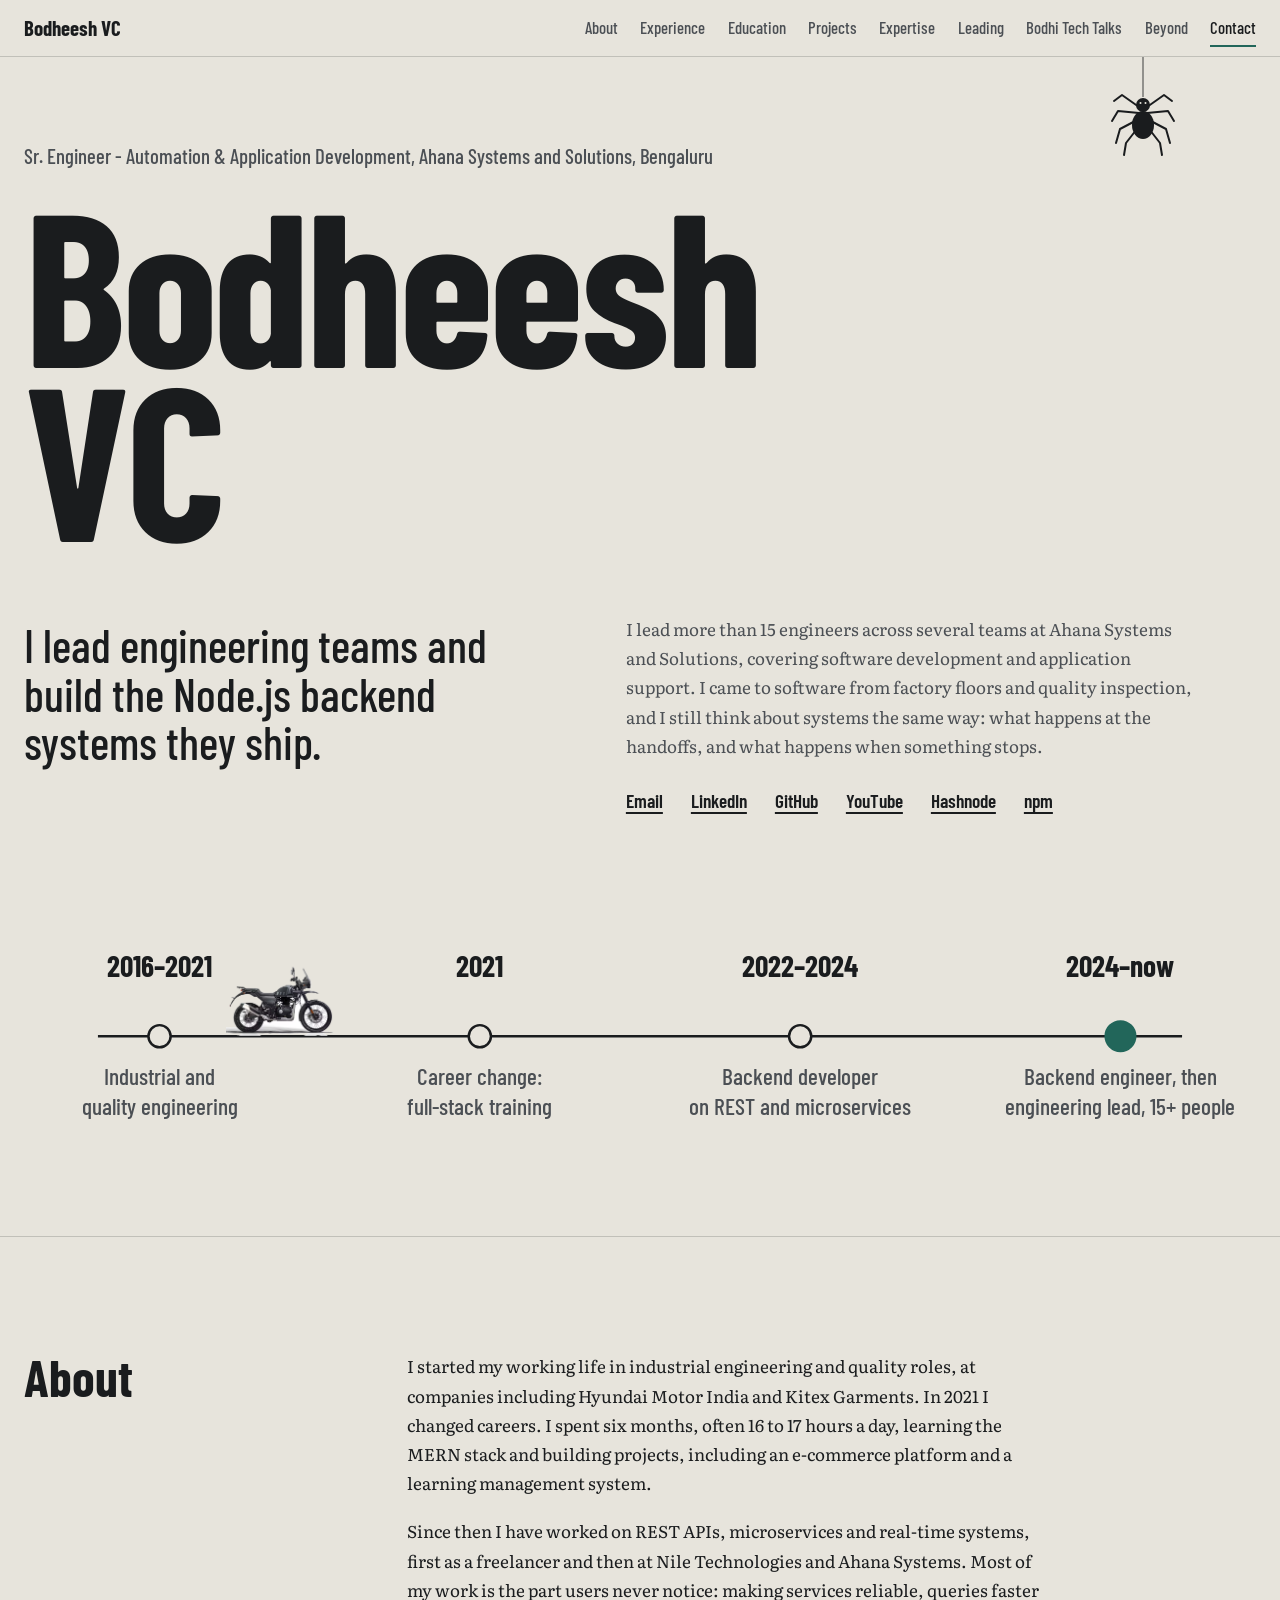
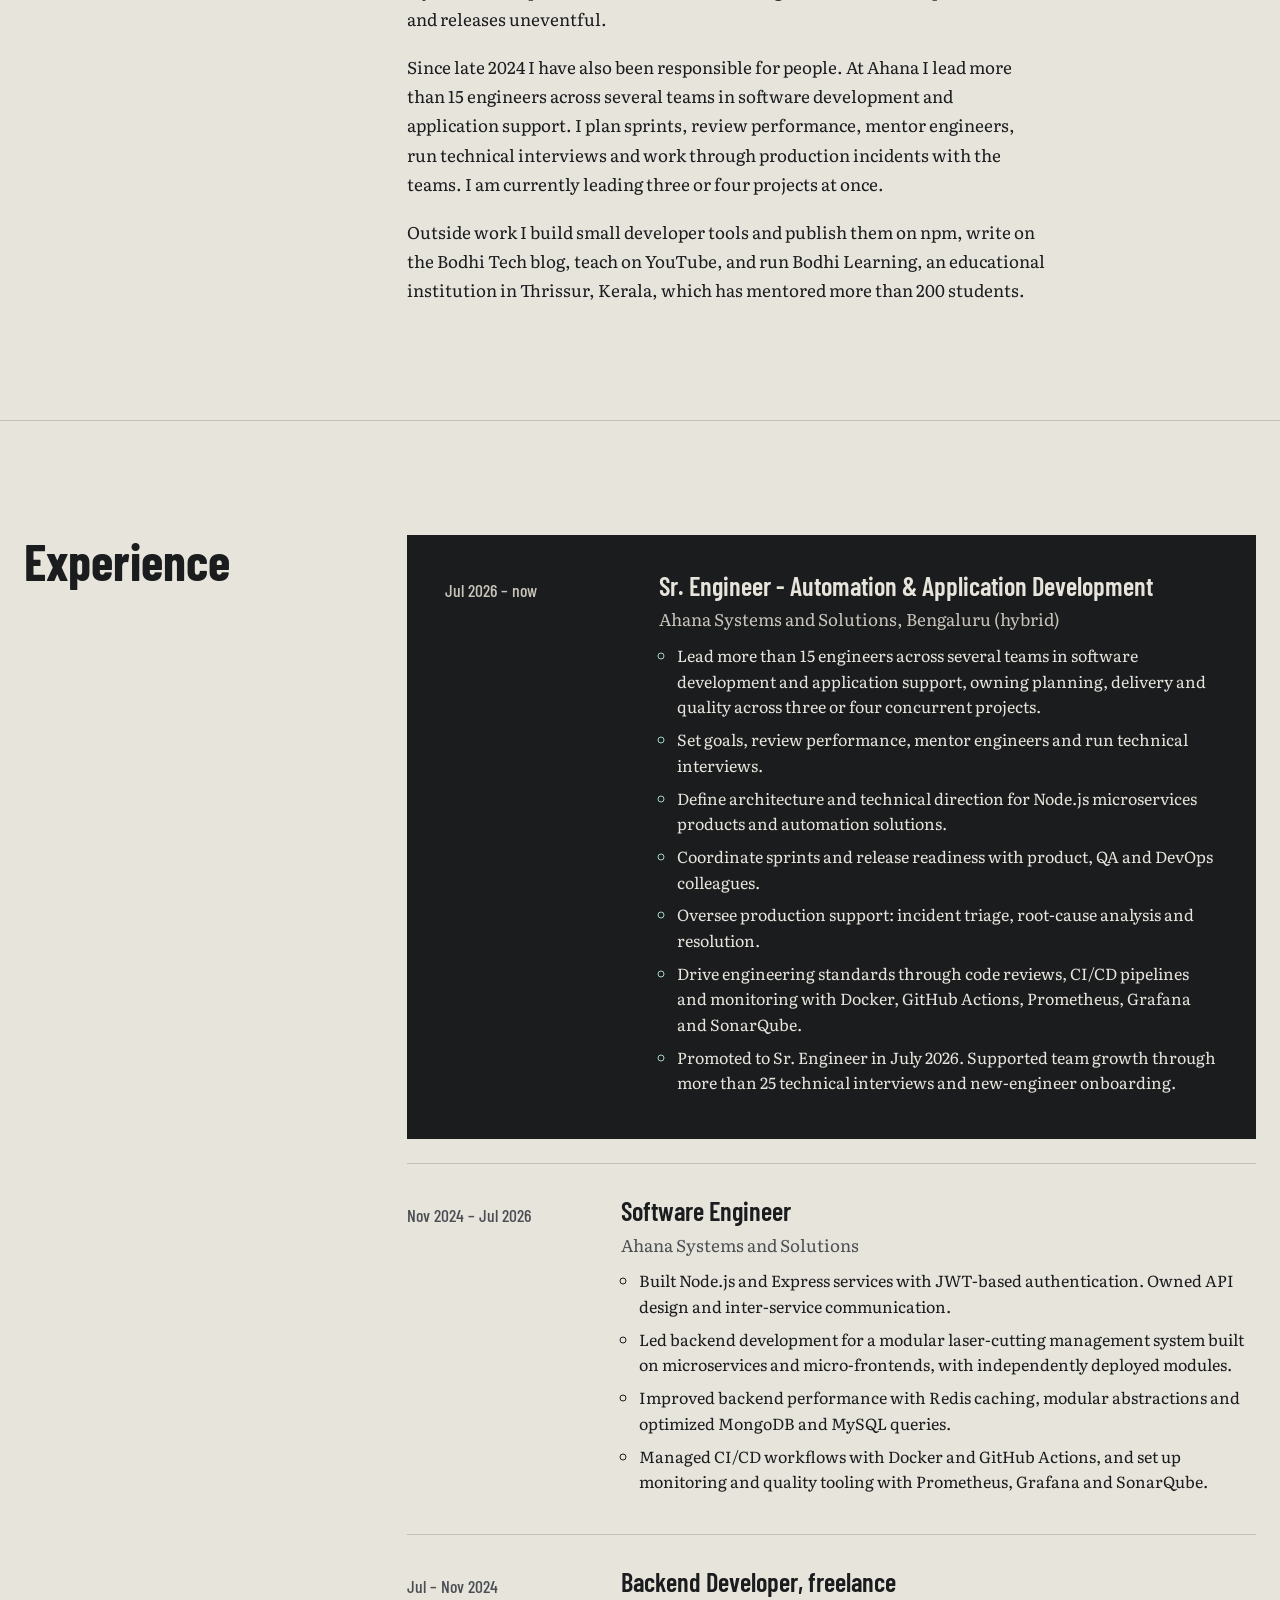
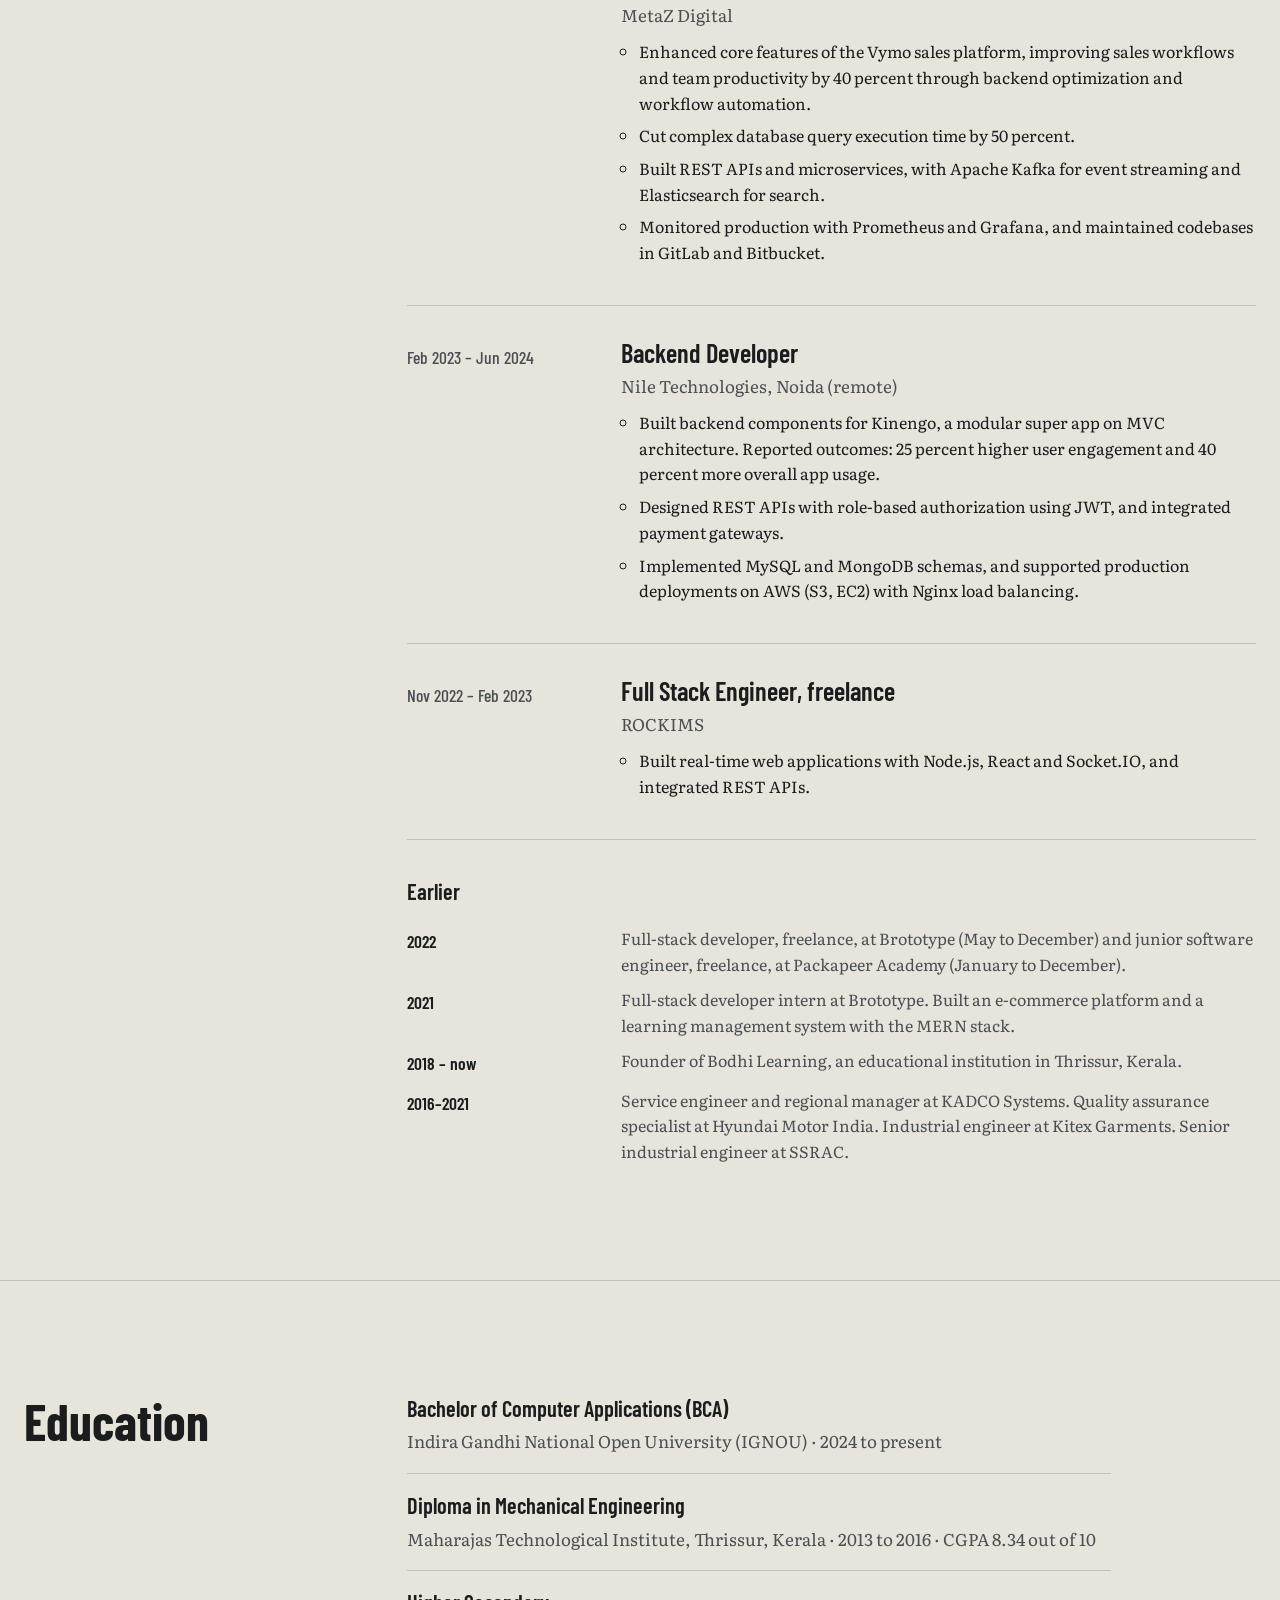
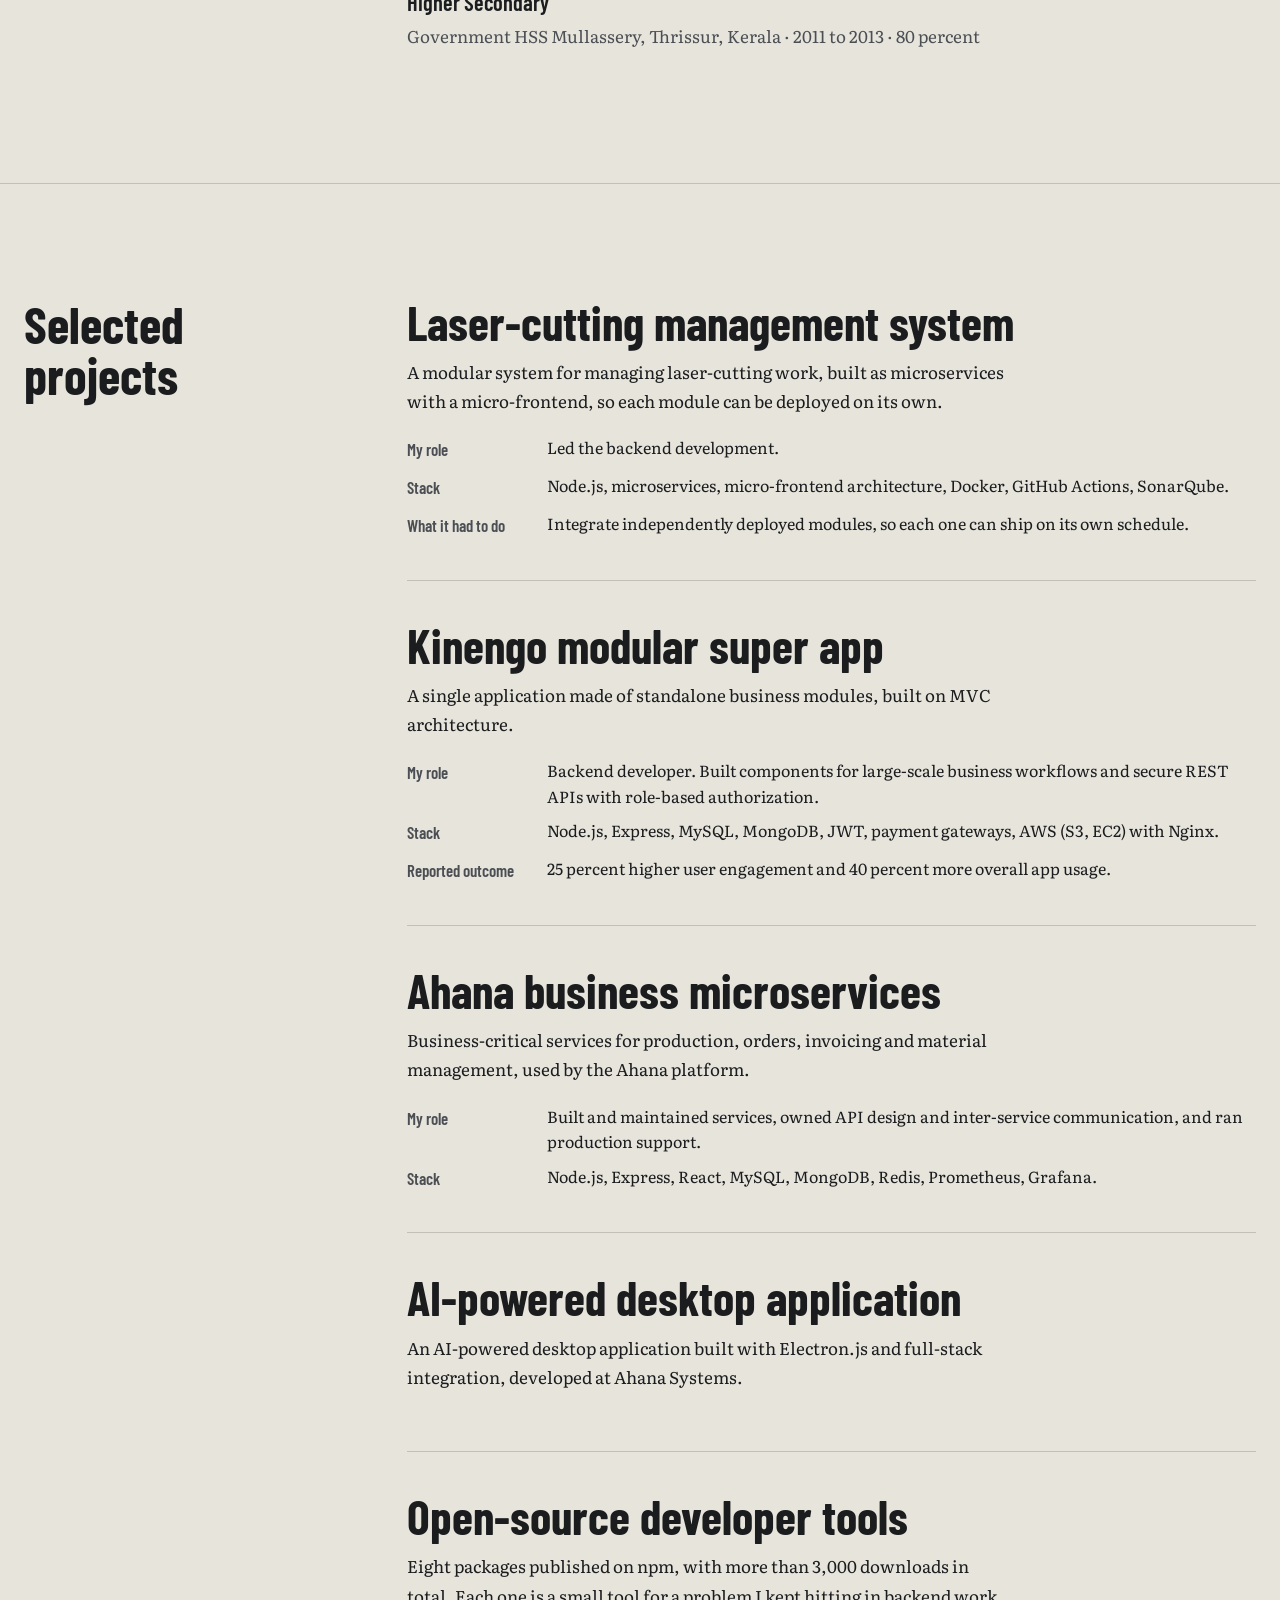
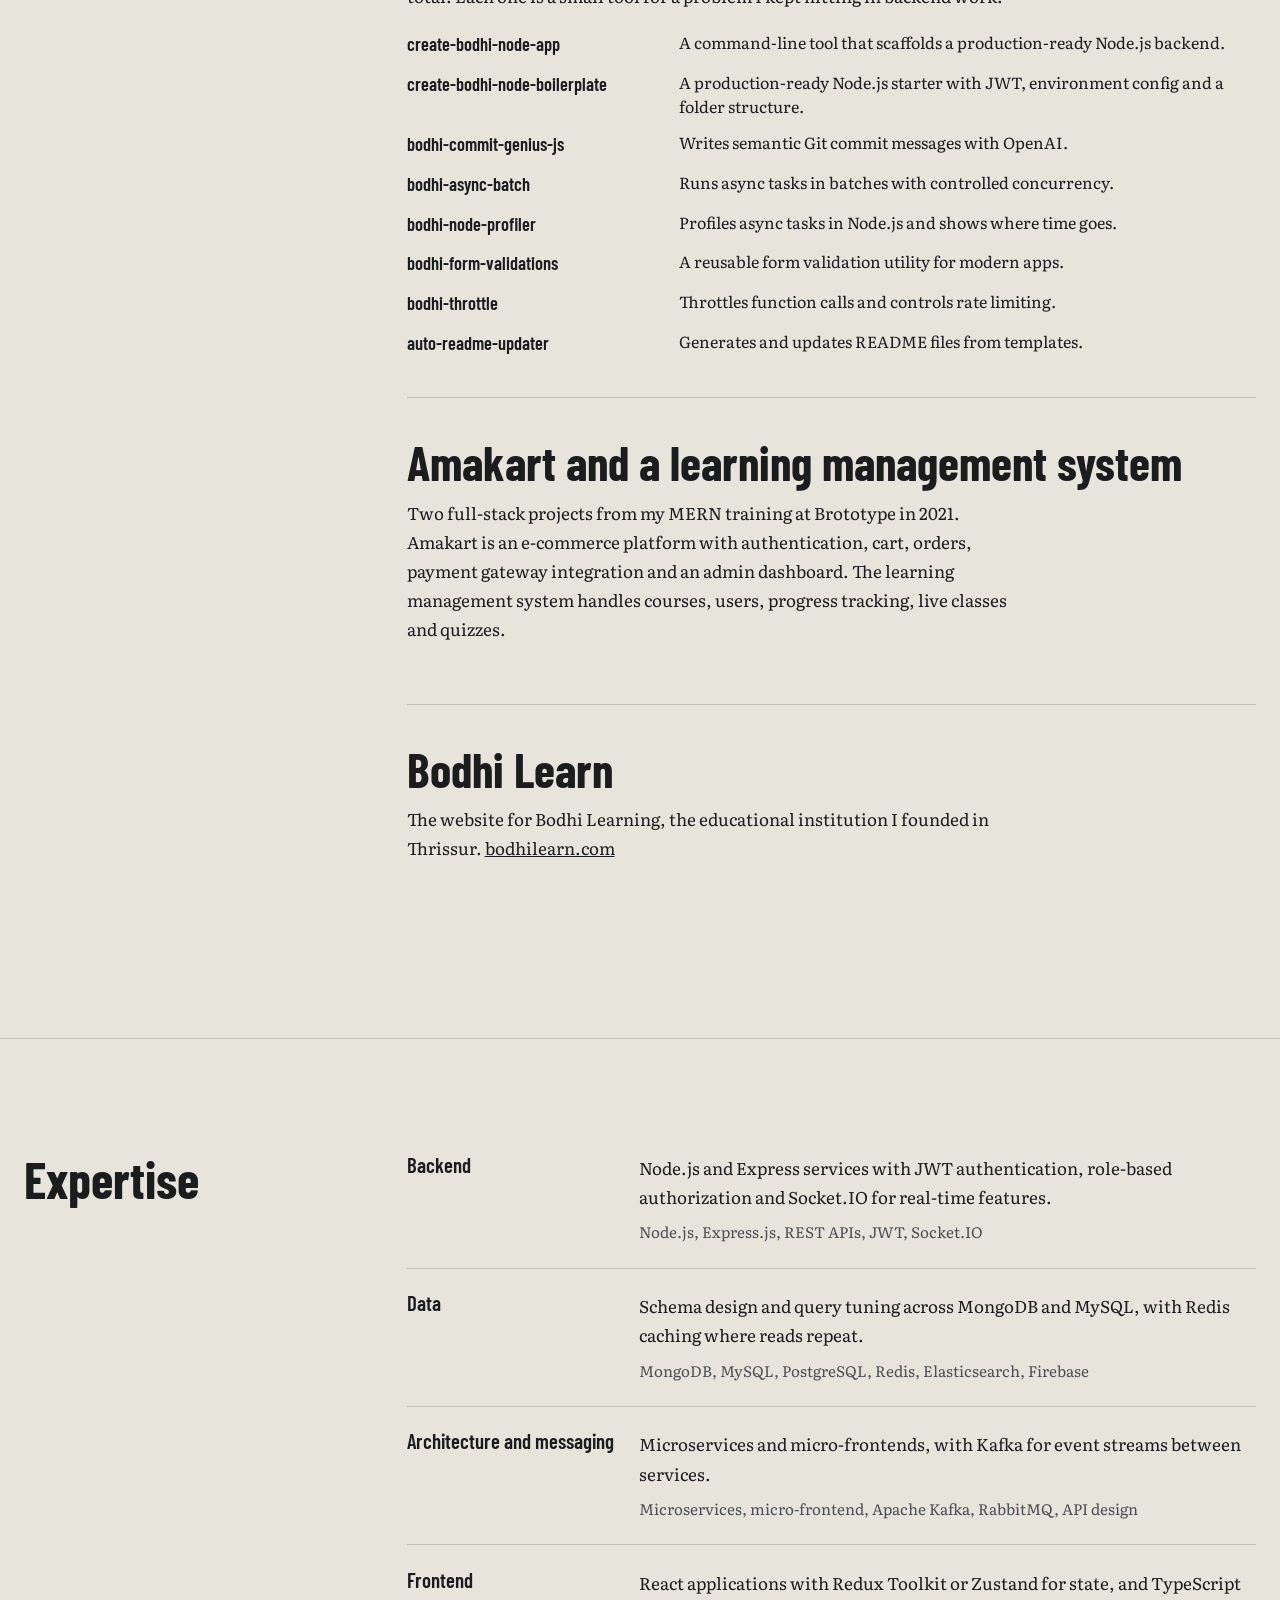
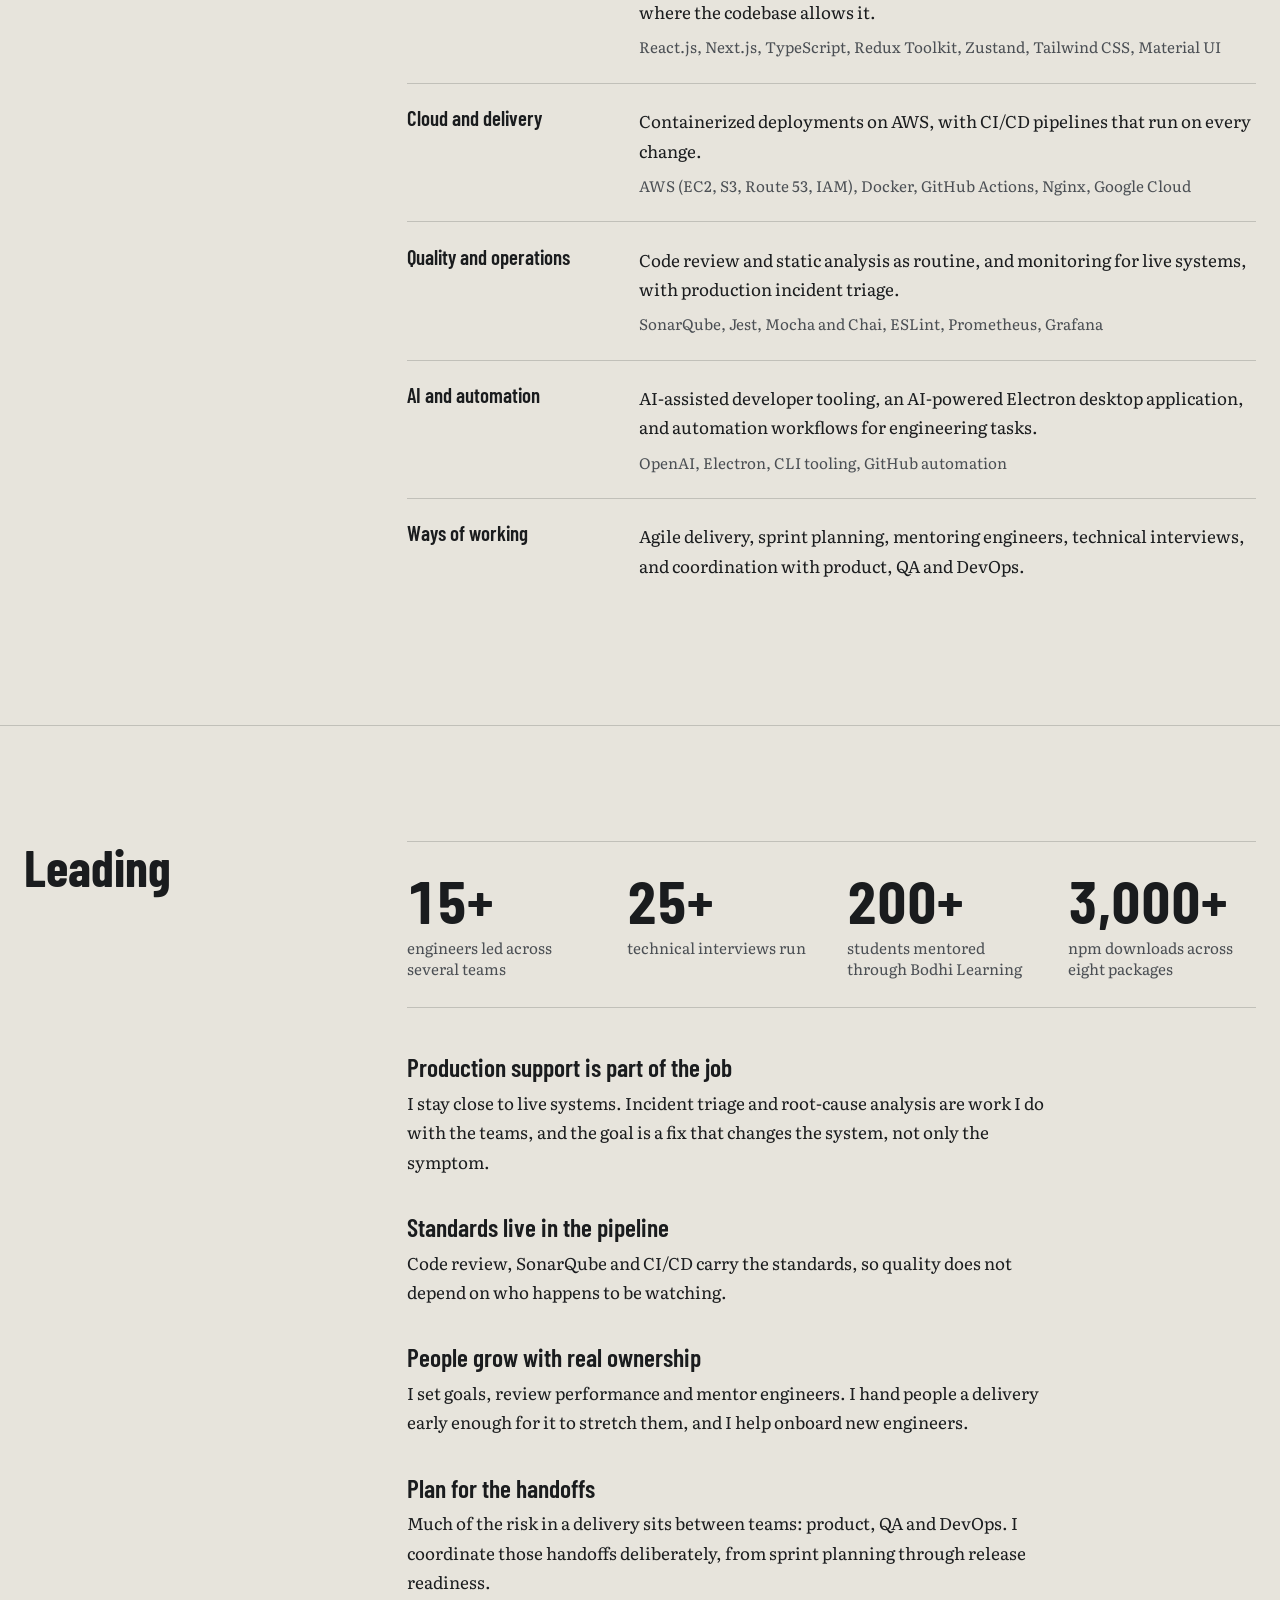
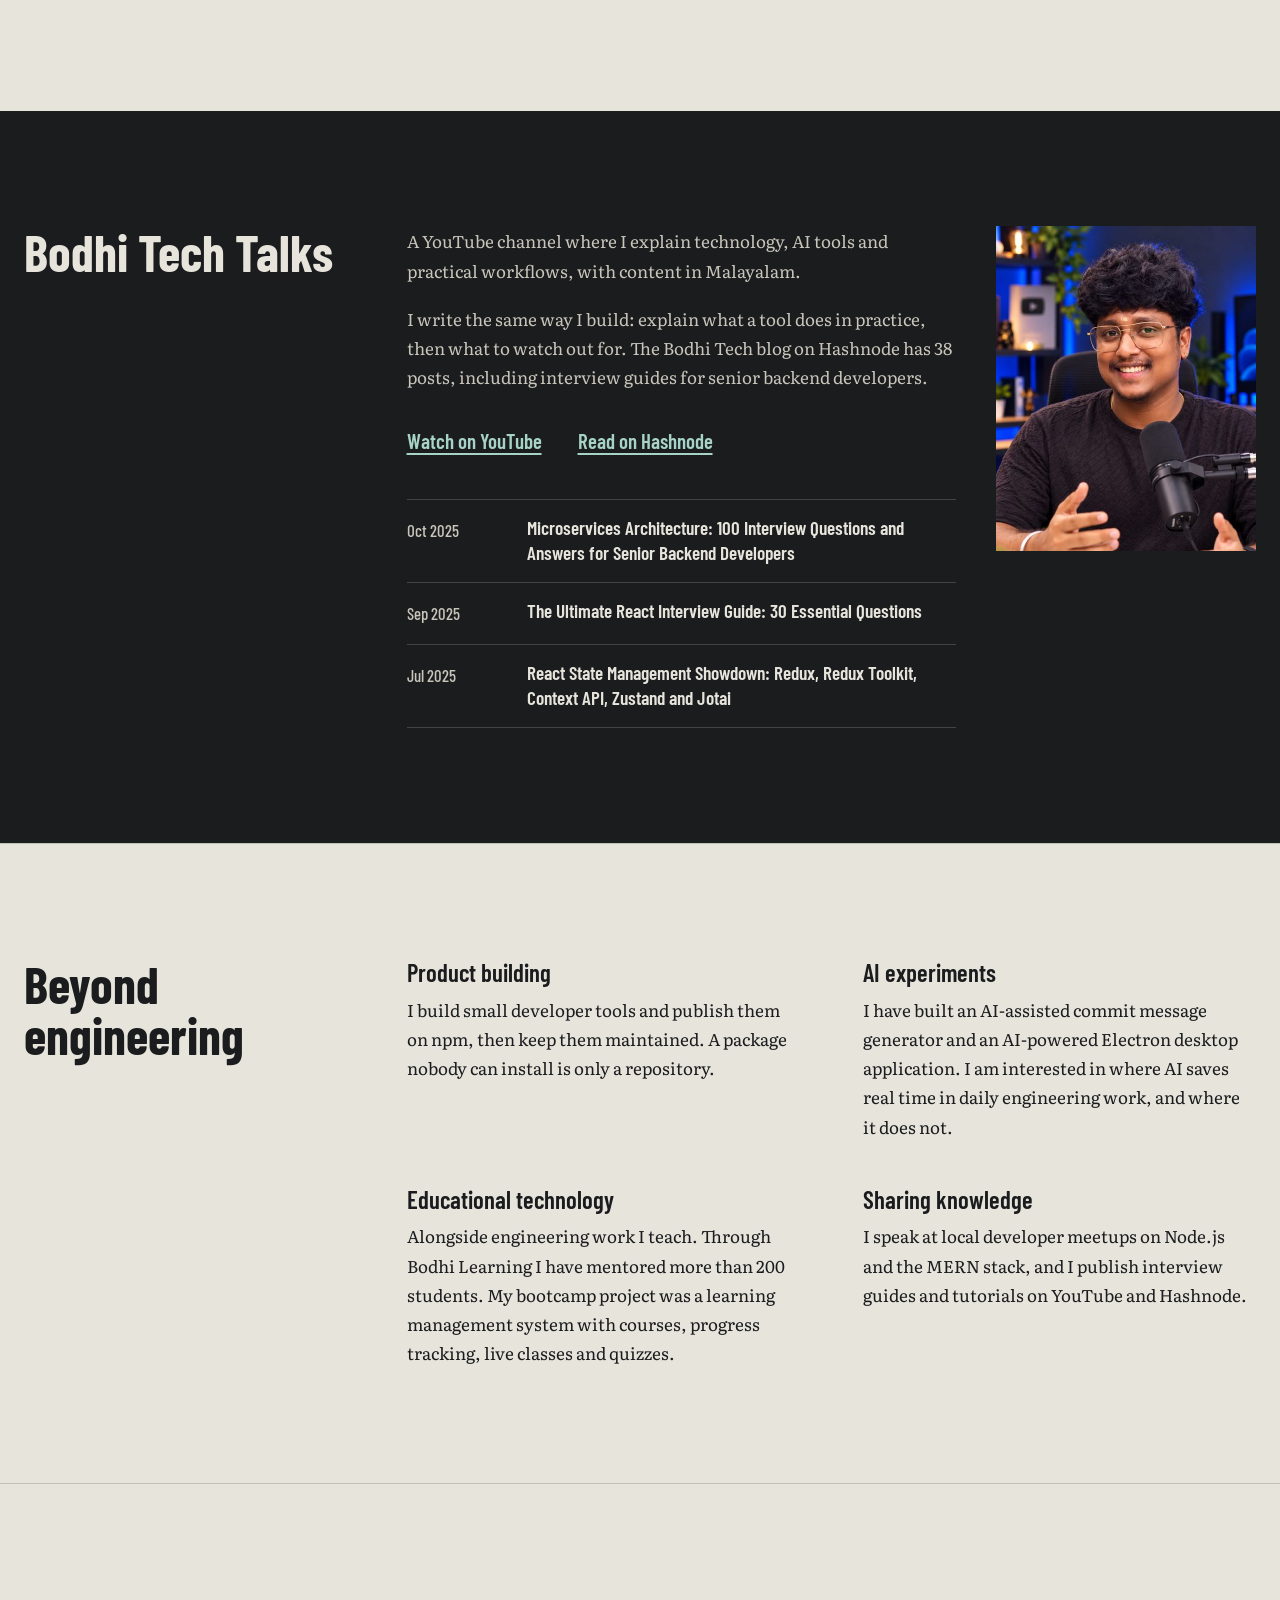
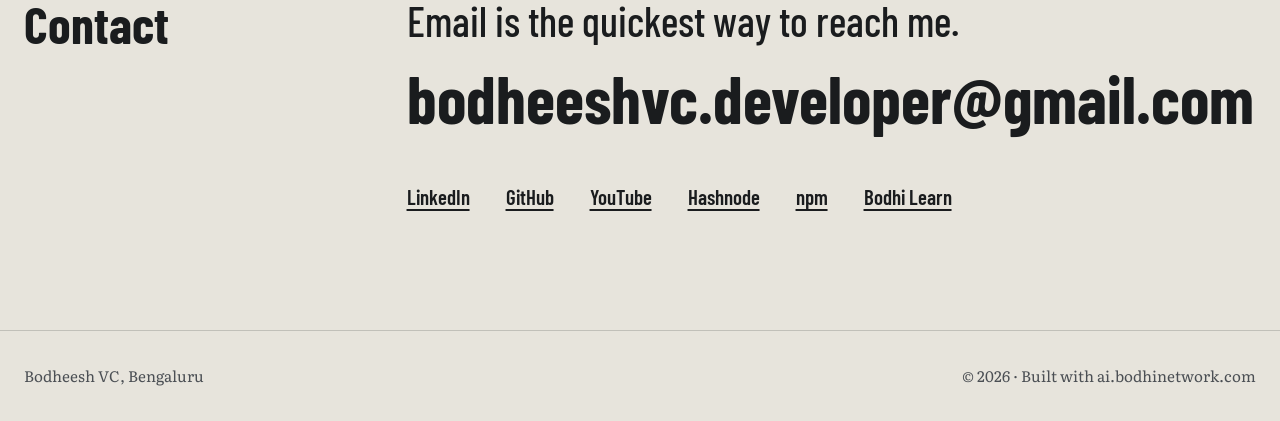
==== commit 4dcf63c3: "experience updated" ====
--- a/index.html
+++ b/index.html
@@ -567,7 +567,7 @@
   <footer class="site-footer">
     <div class="wrap">
       <span>Bodheesh VC, Bengaluru</span>
-      <span>© <span id="year">2026</span> · Built with plain HTML, CSS and JavaScript</span>
+      <span>© <span id="year">2026</span> · Built with ai.bodhinetwork.com</span>
     </div>
   </footer>
 
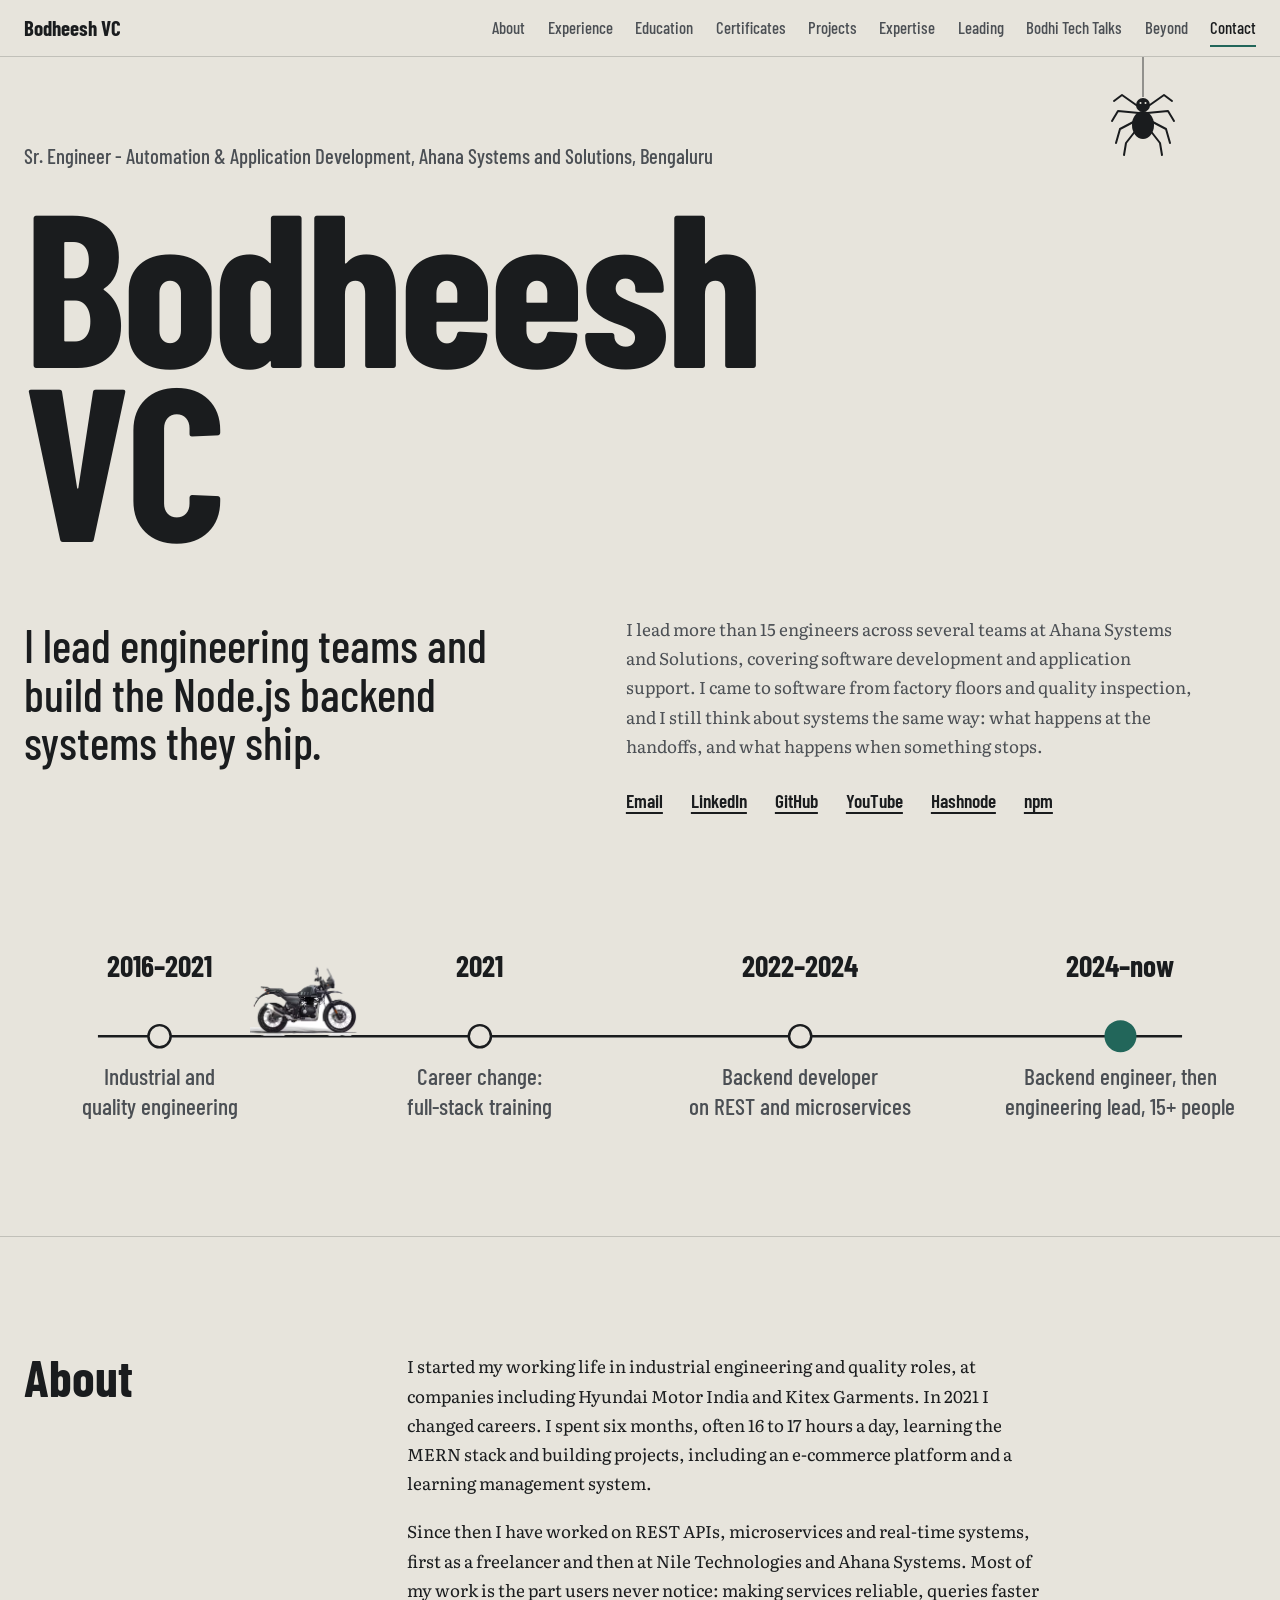
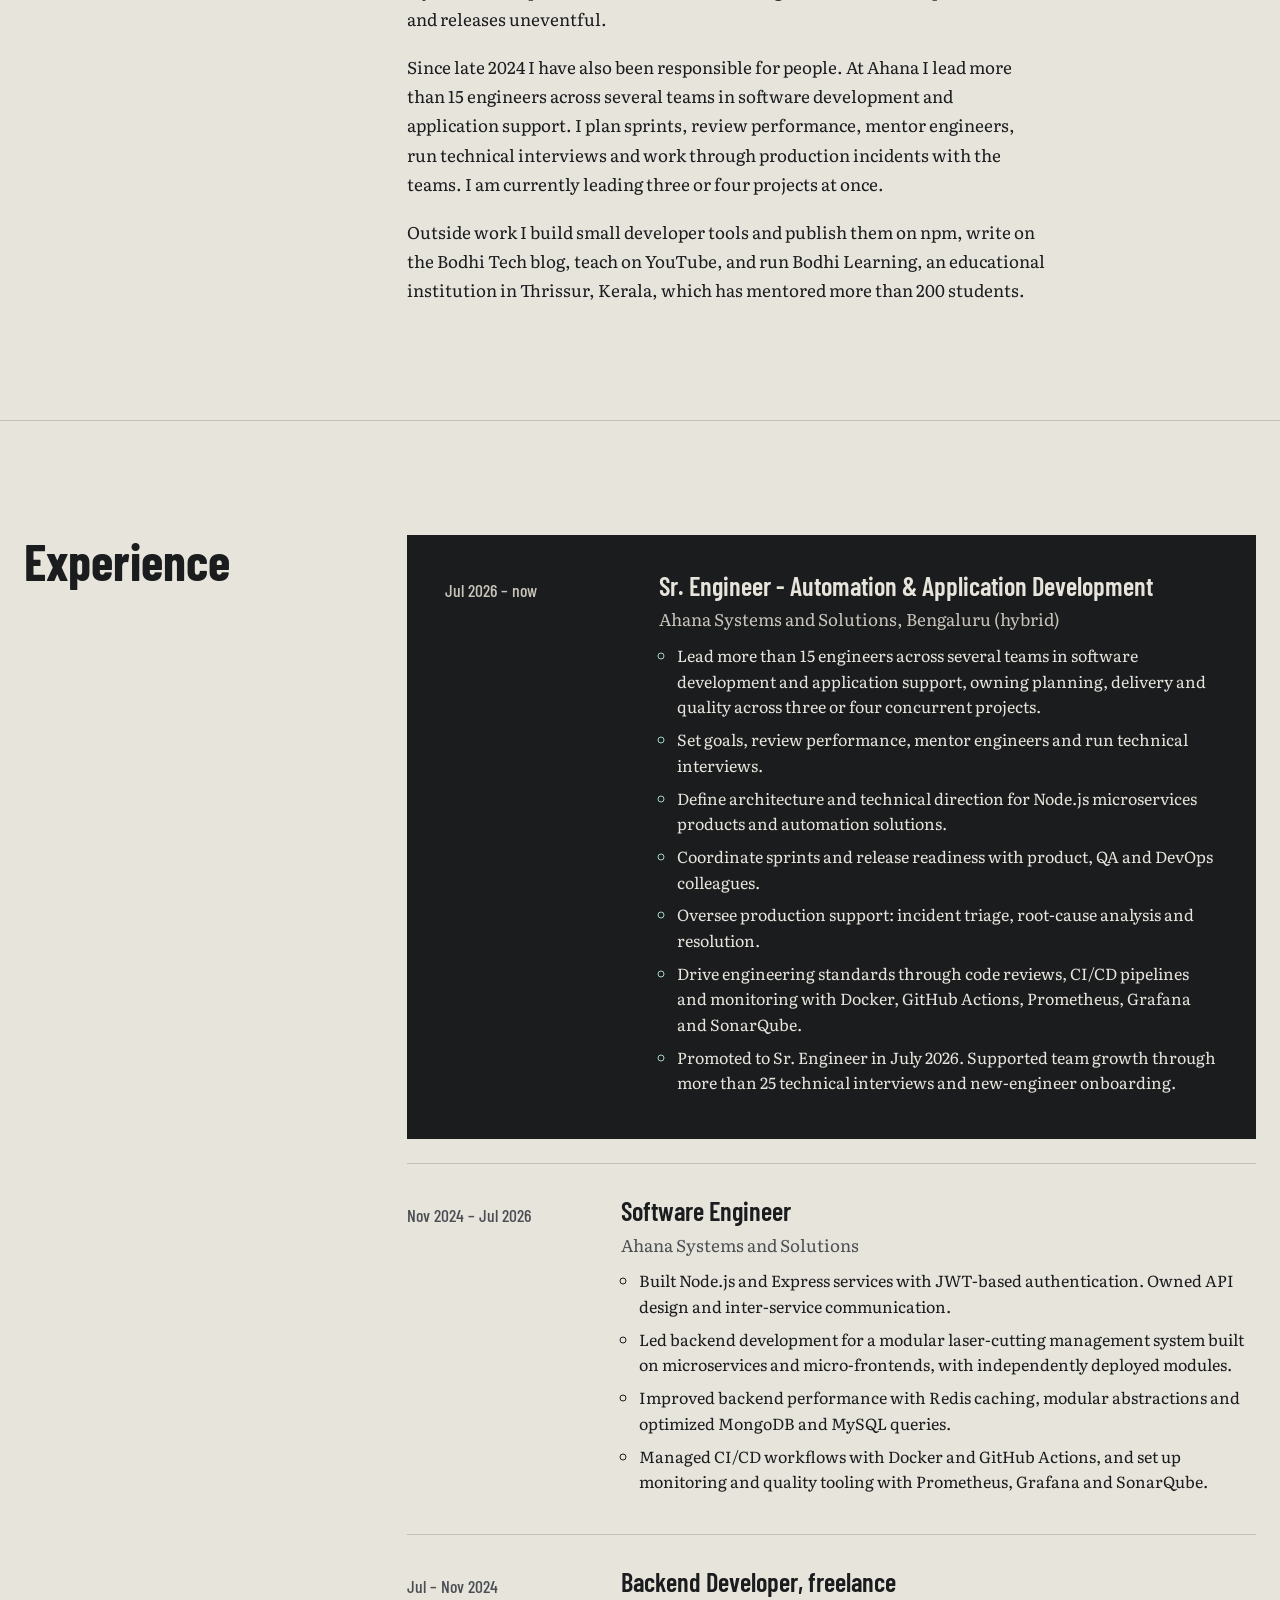
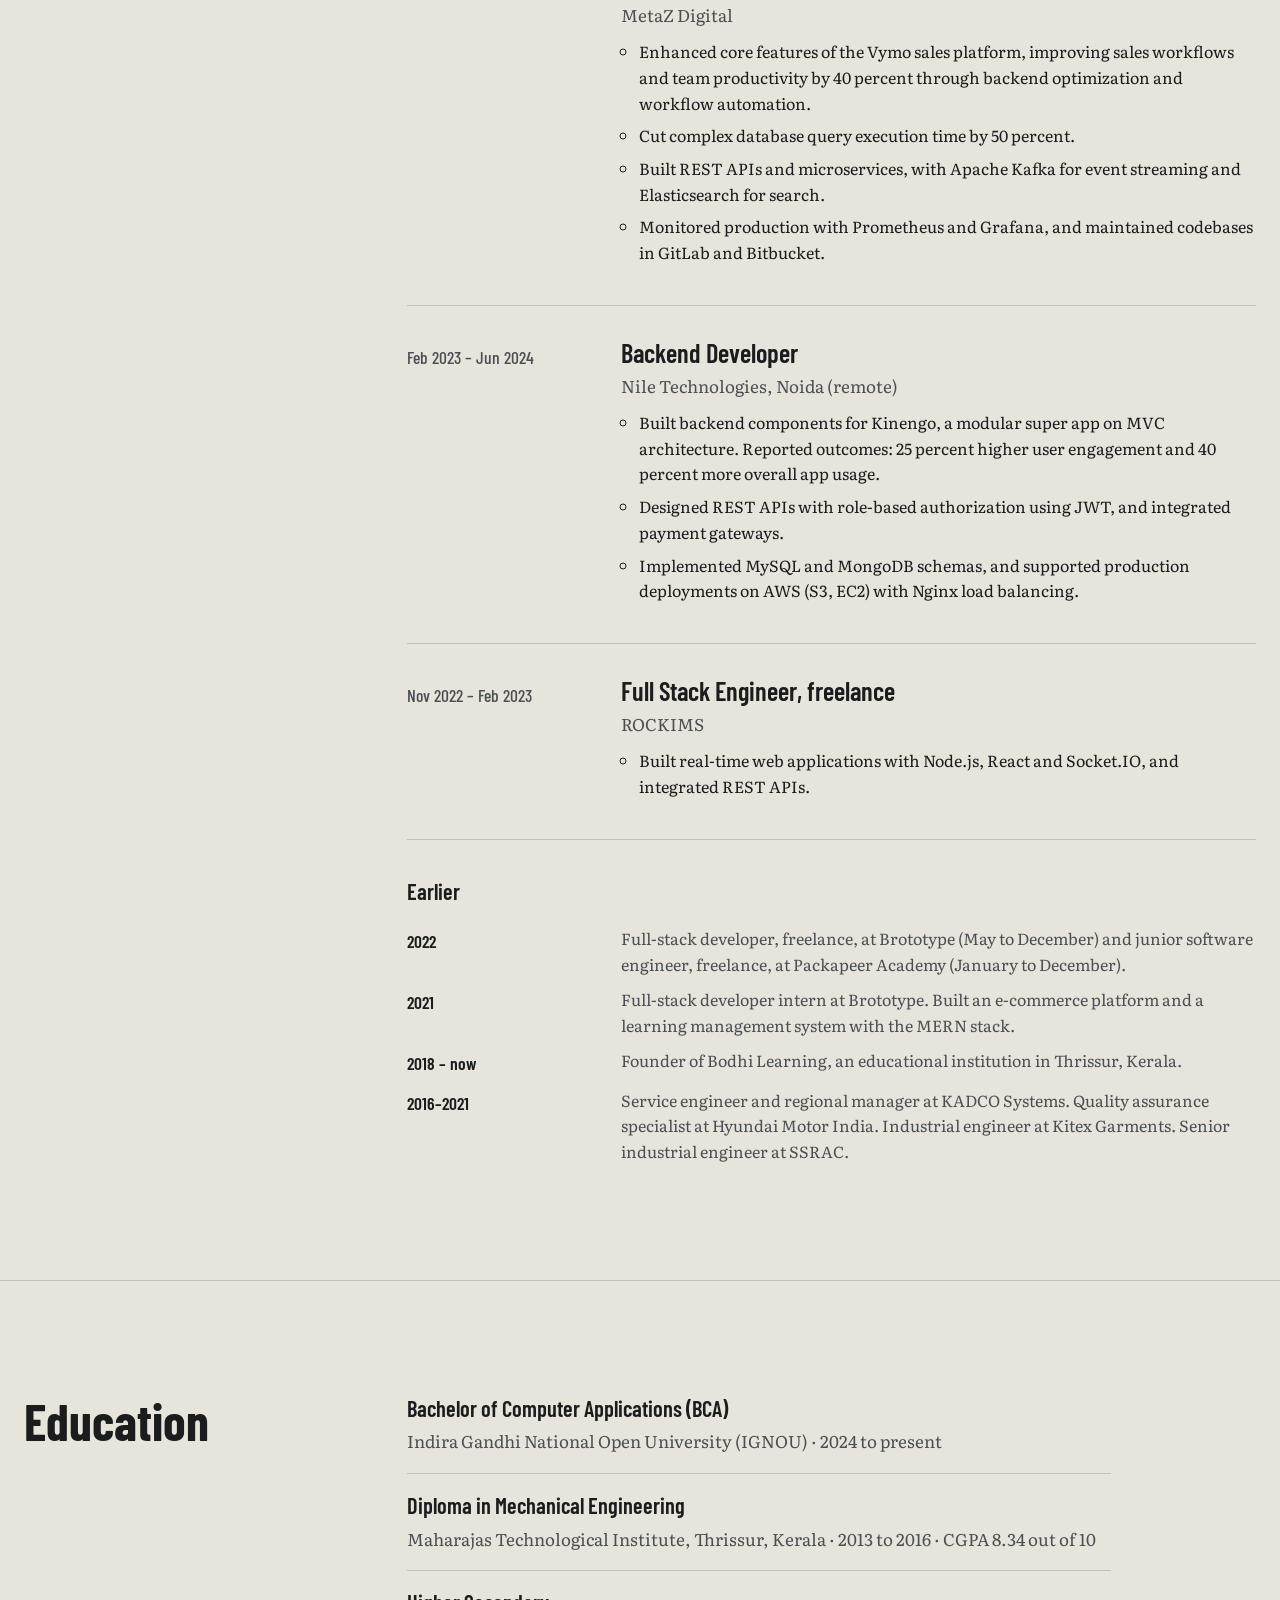
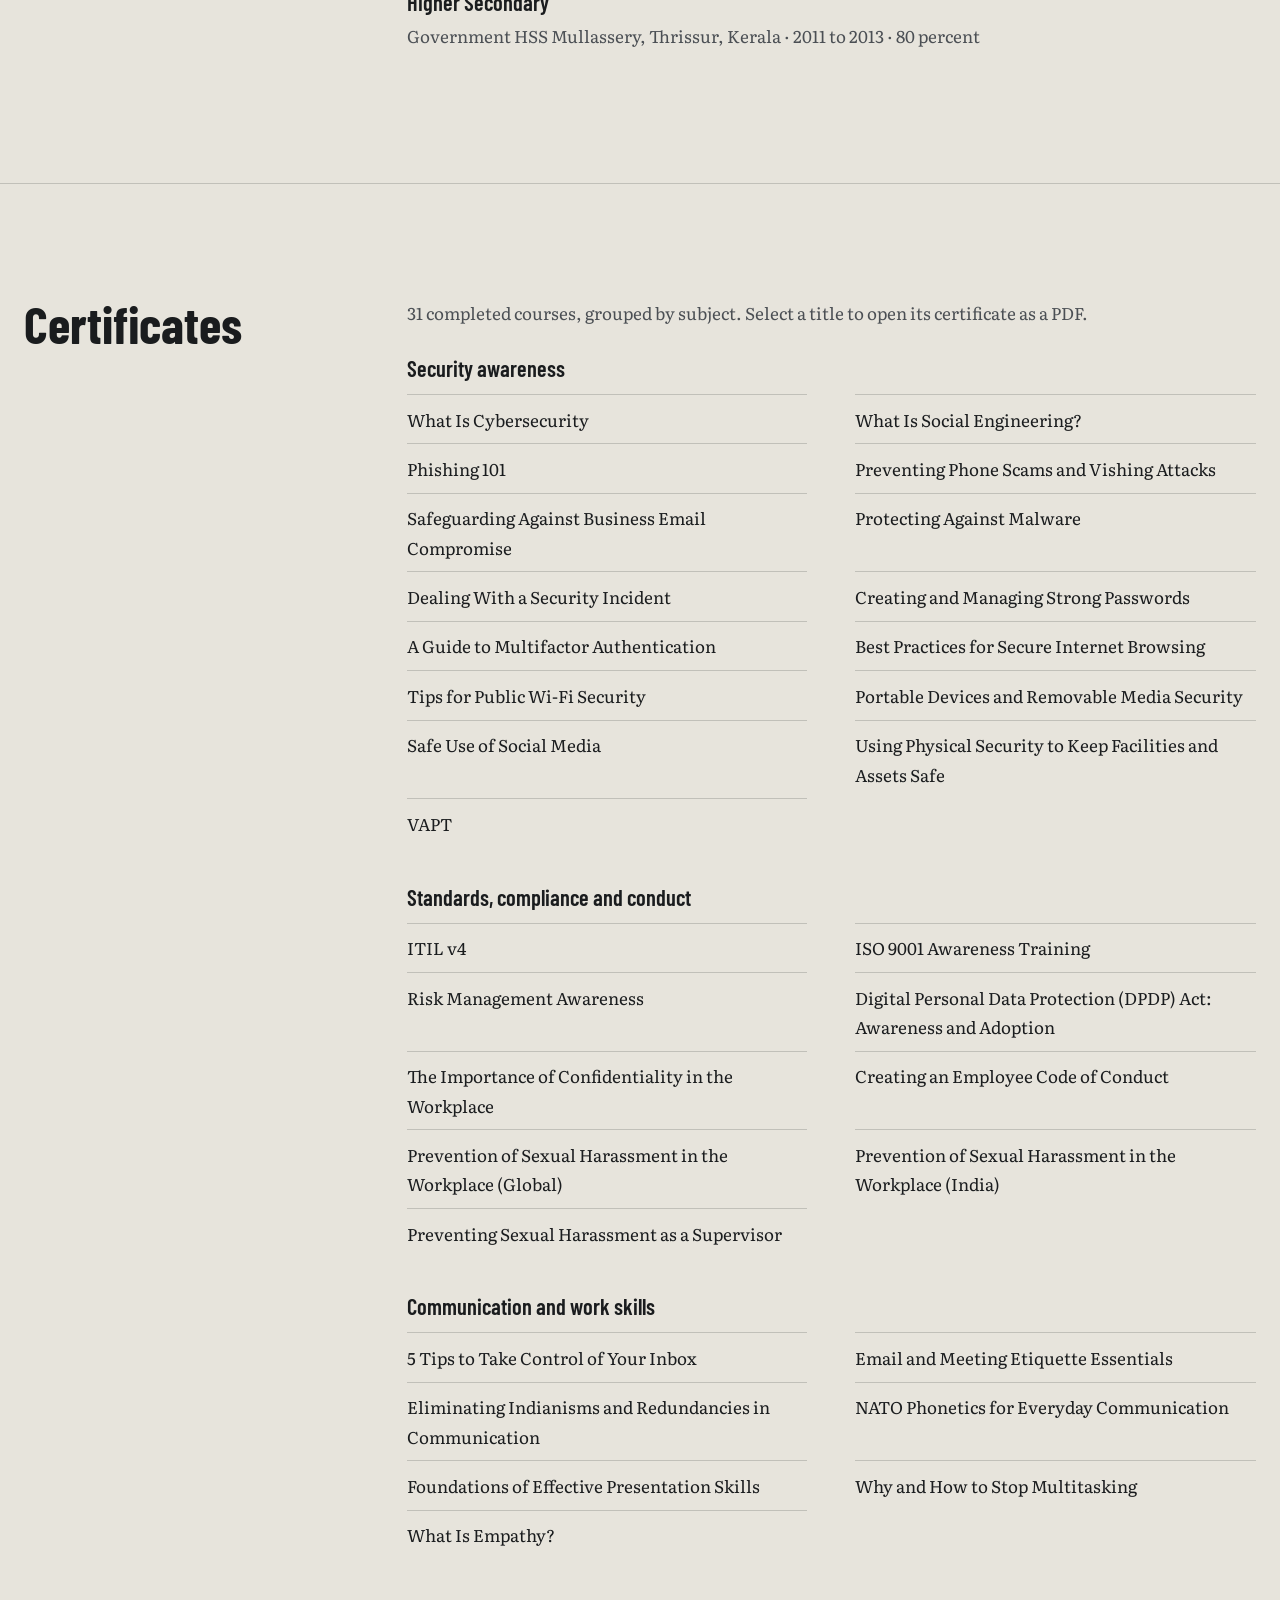
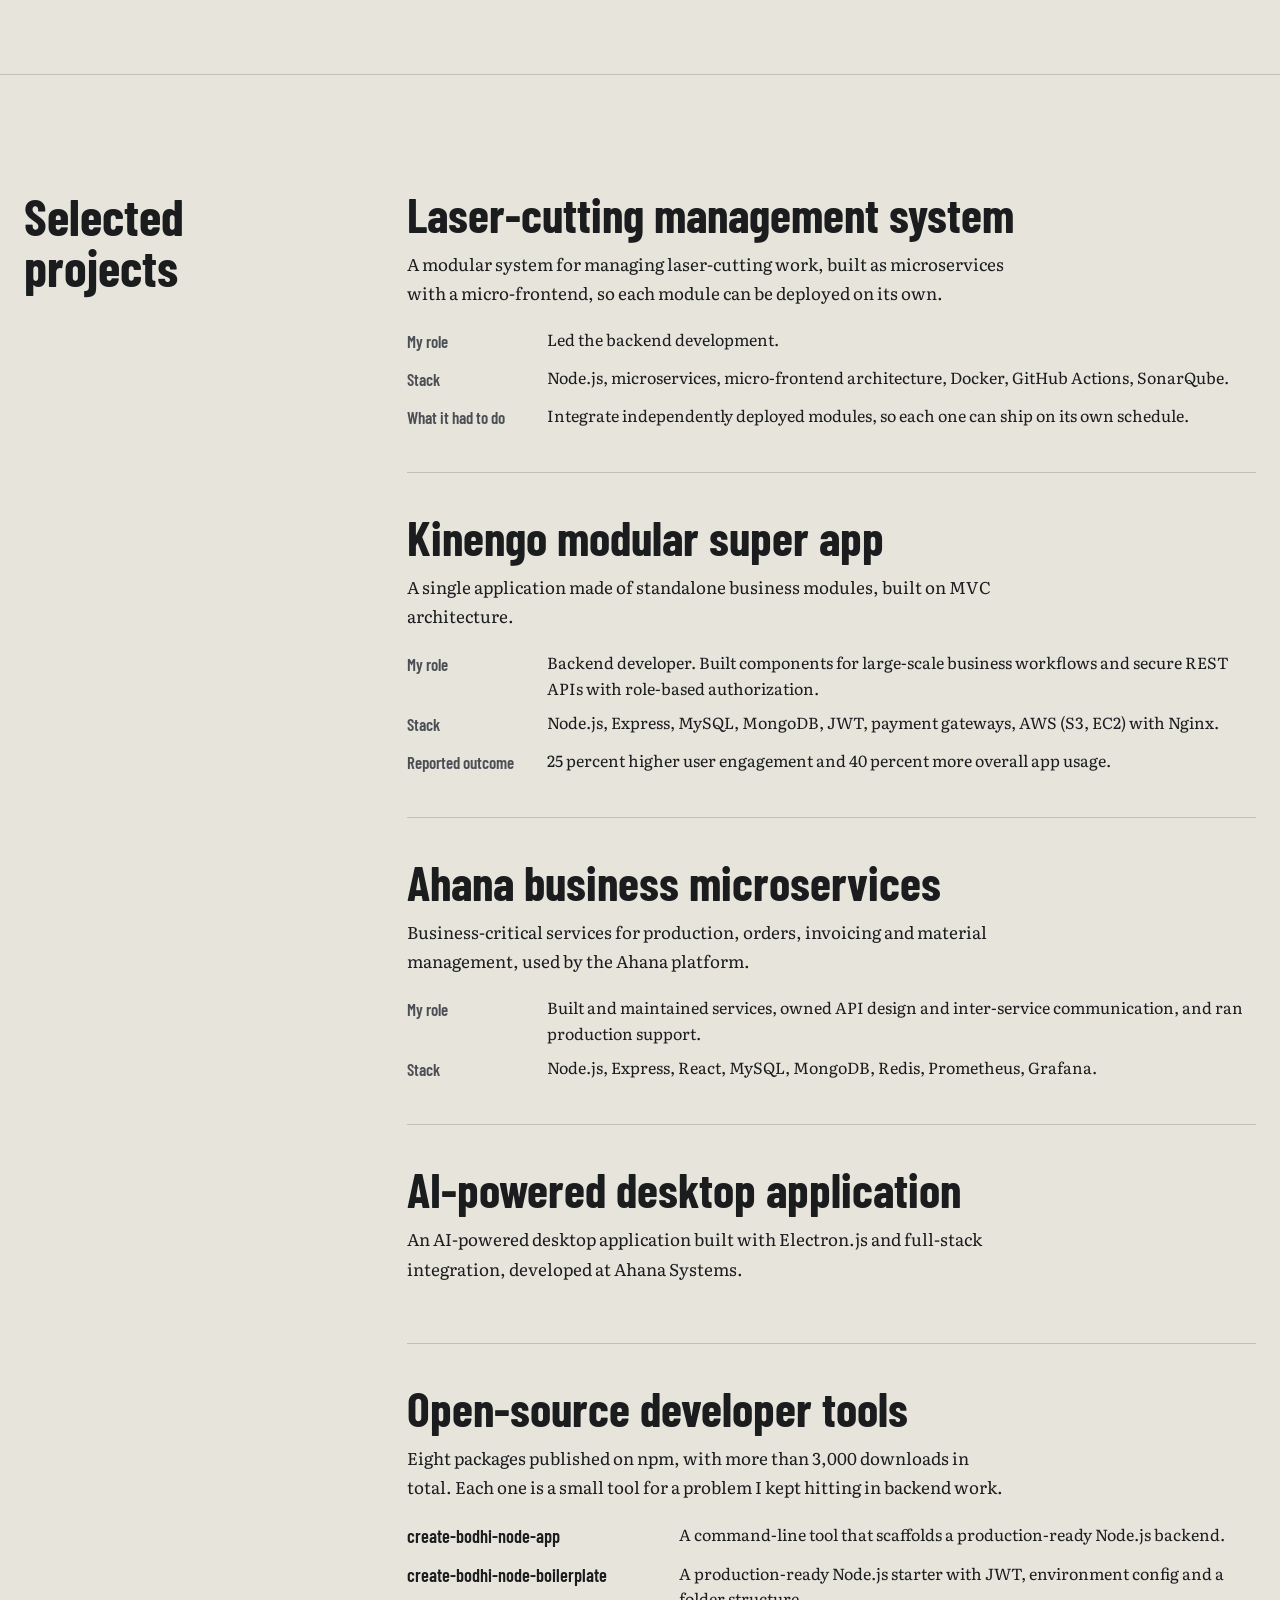
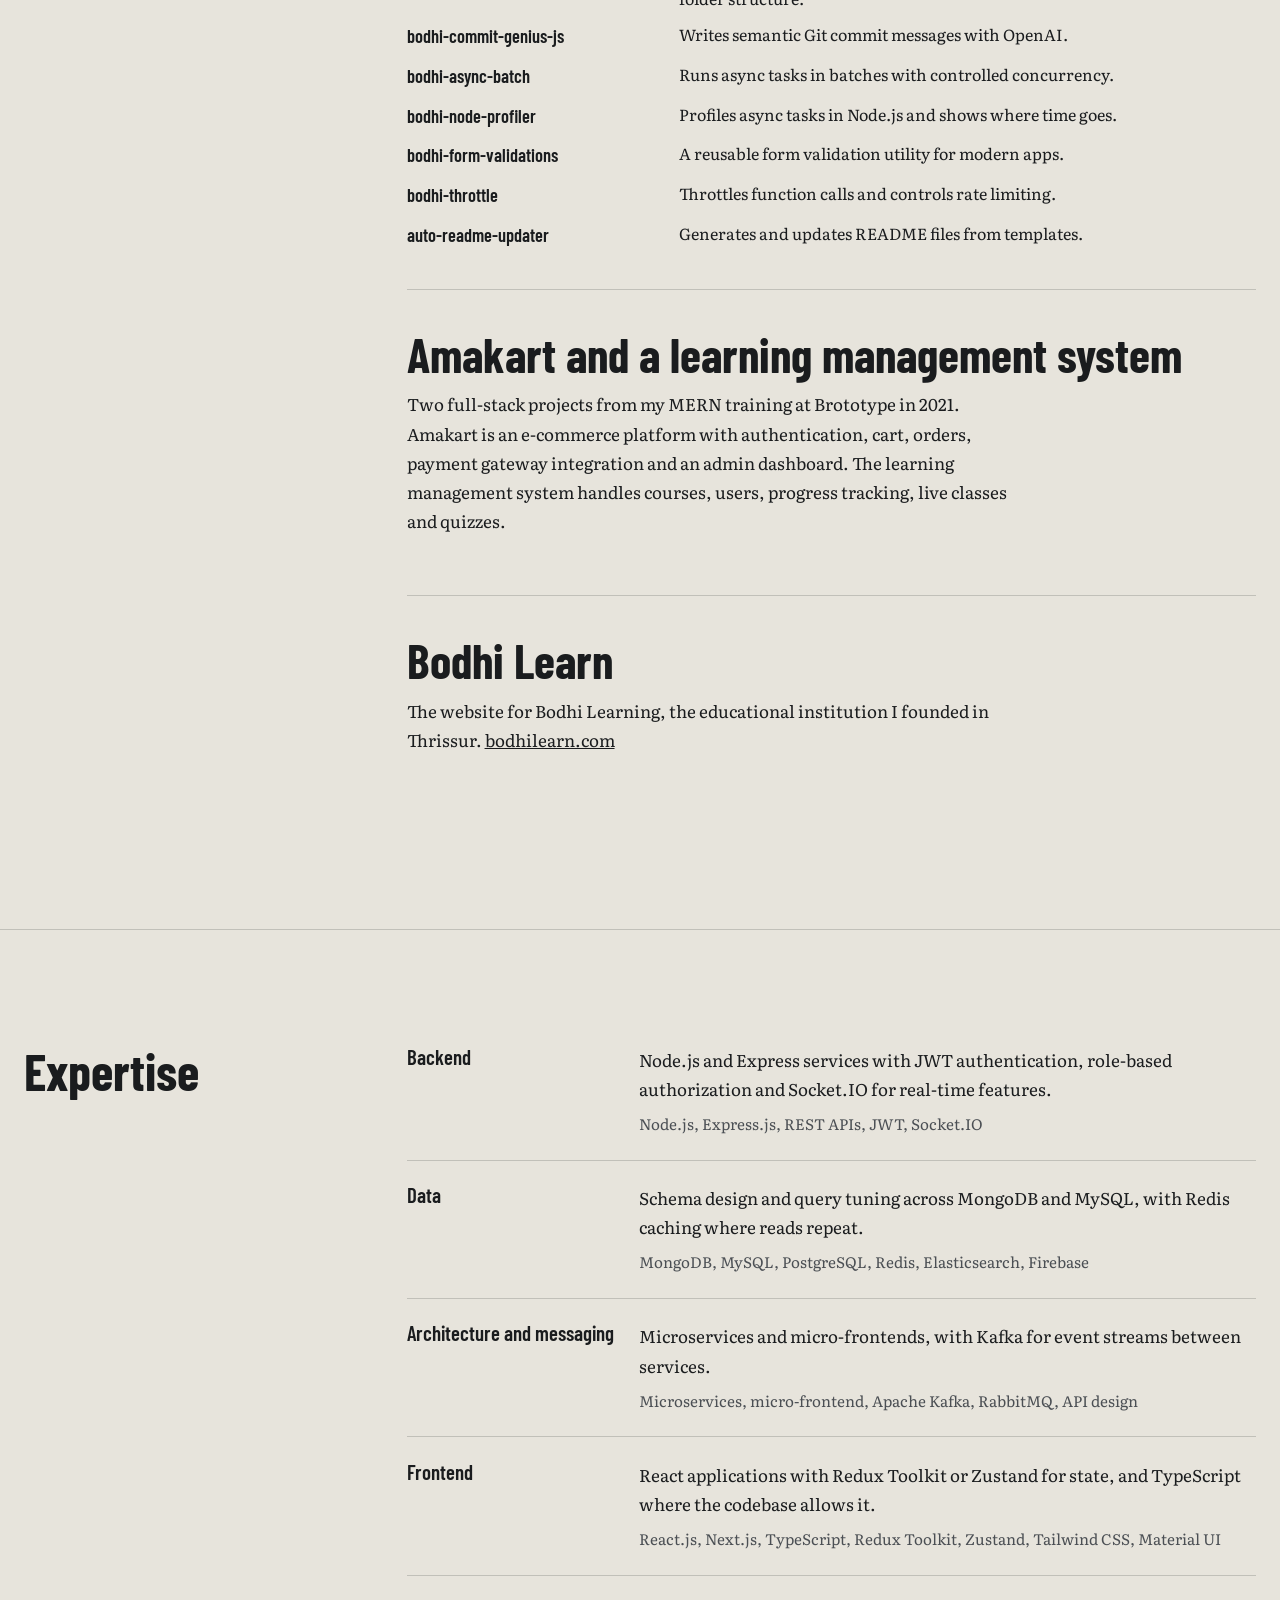
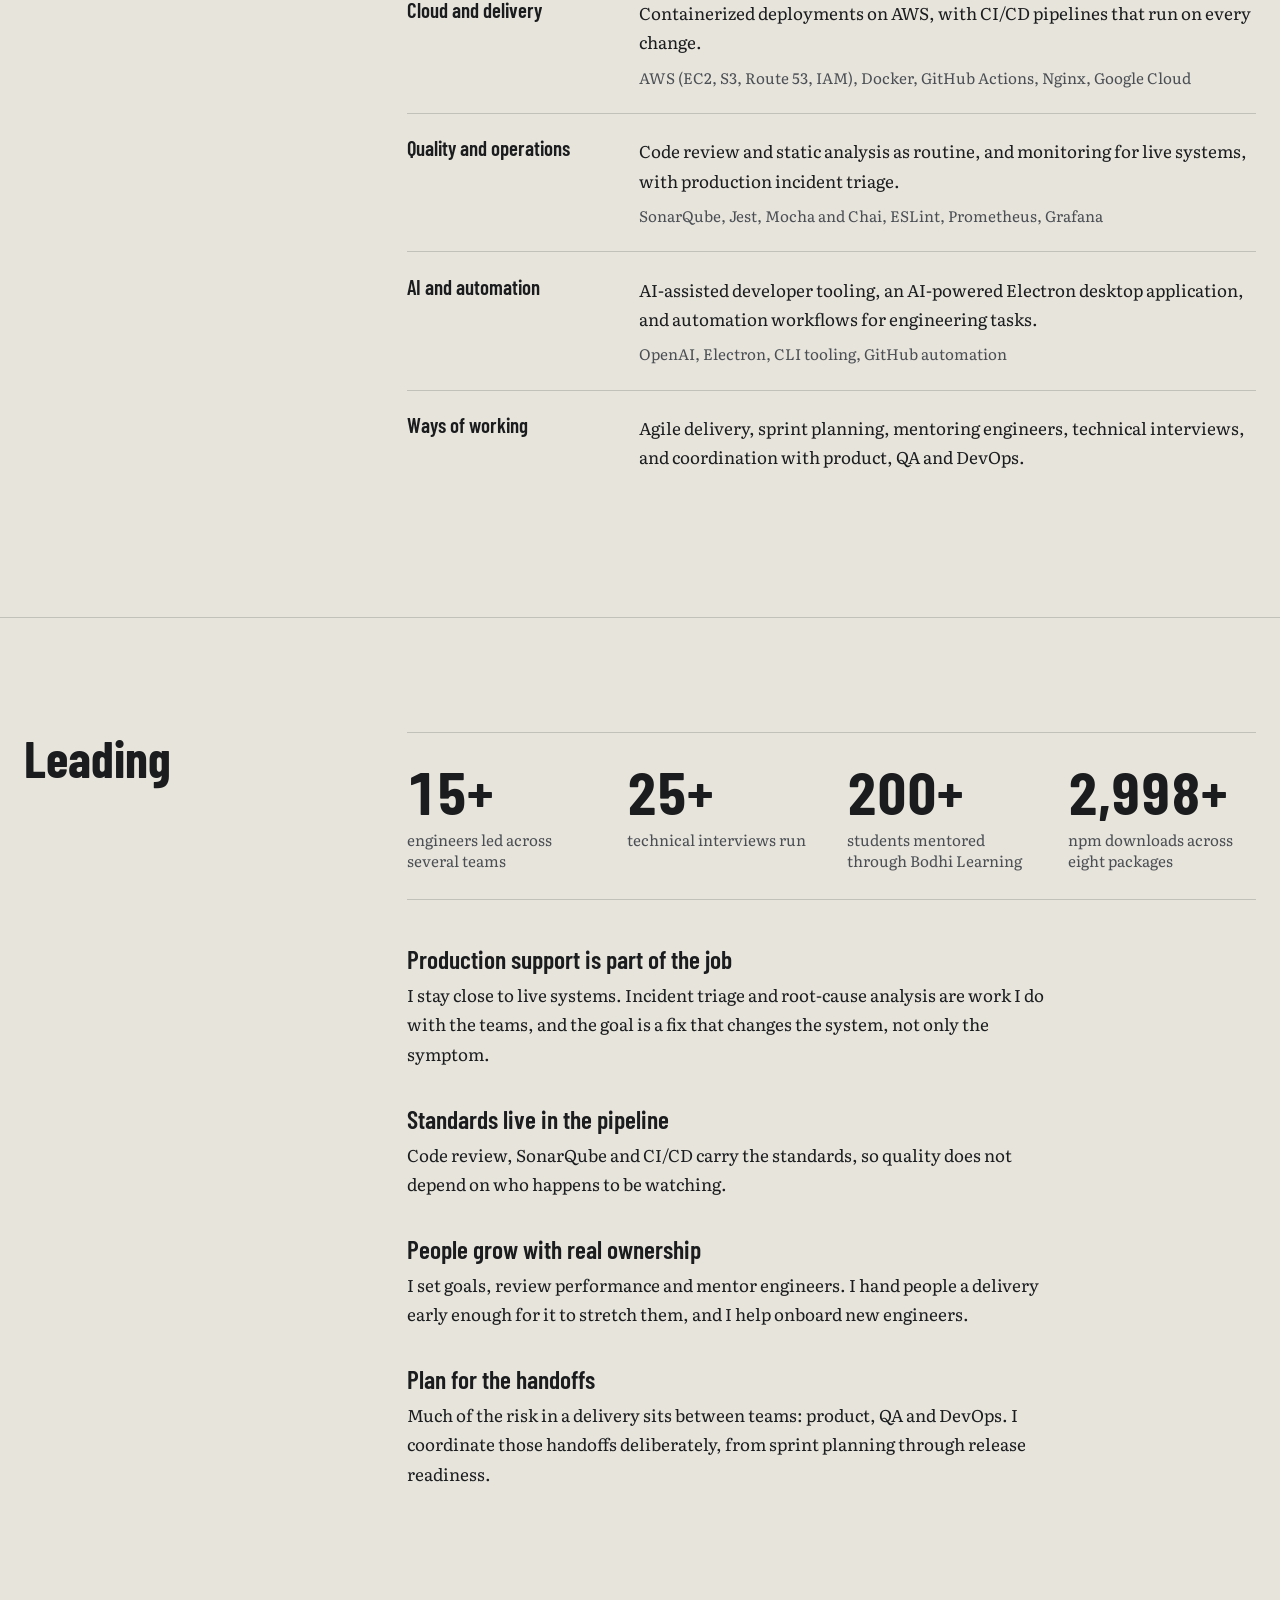
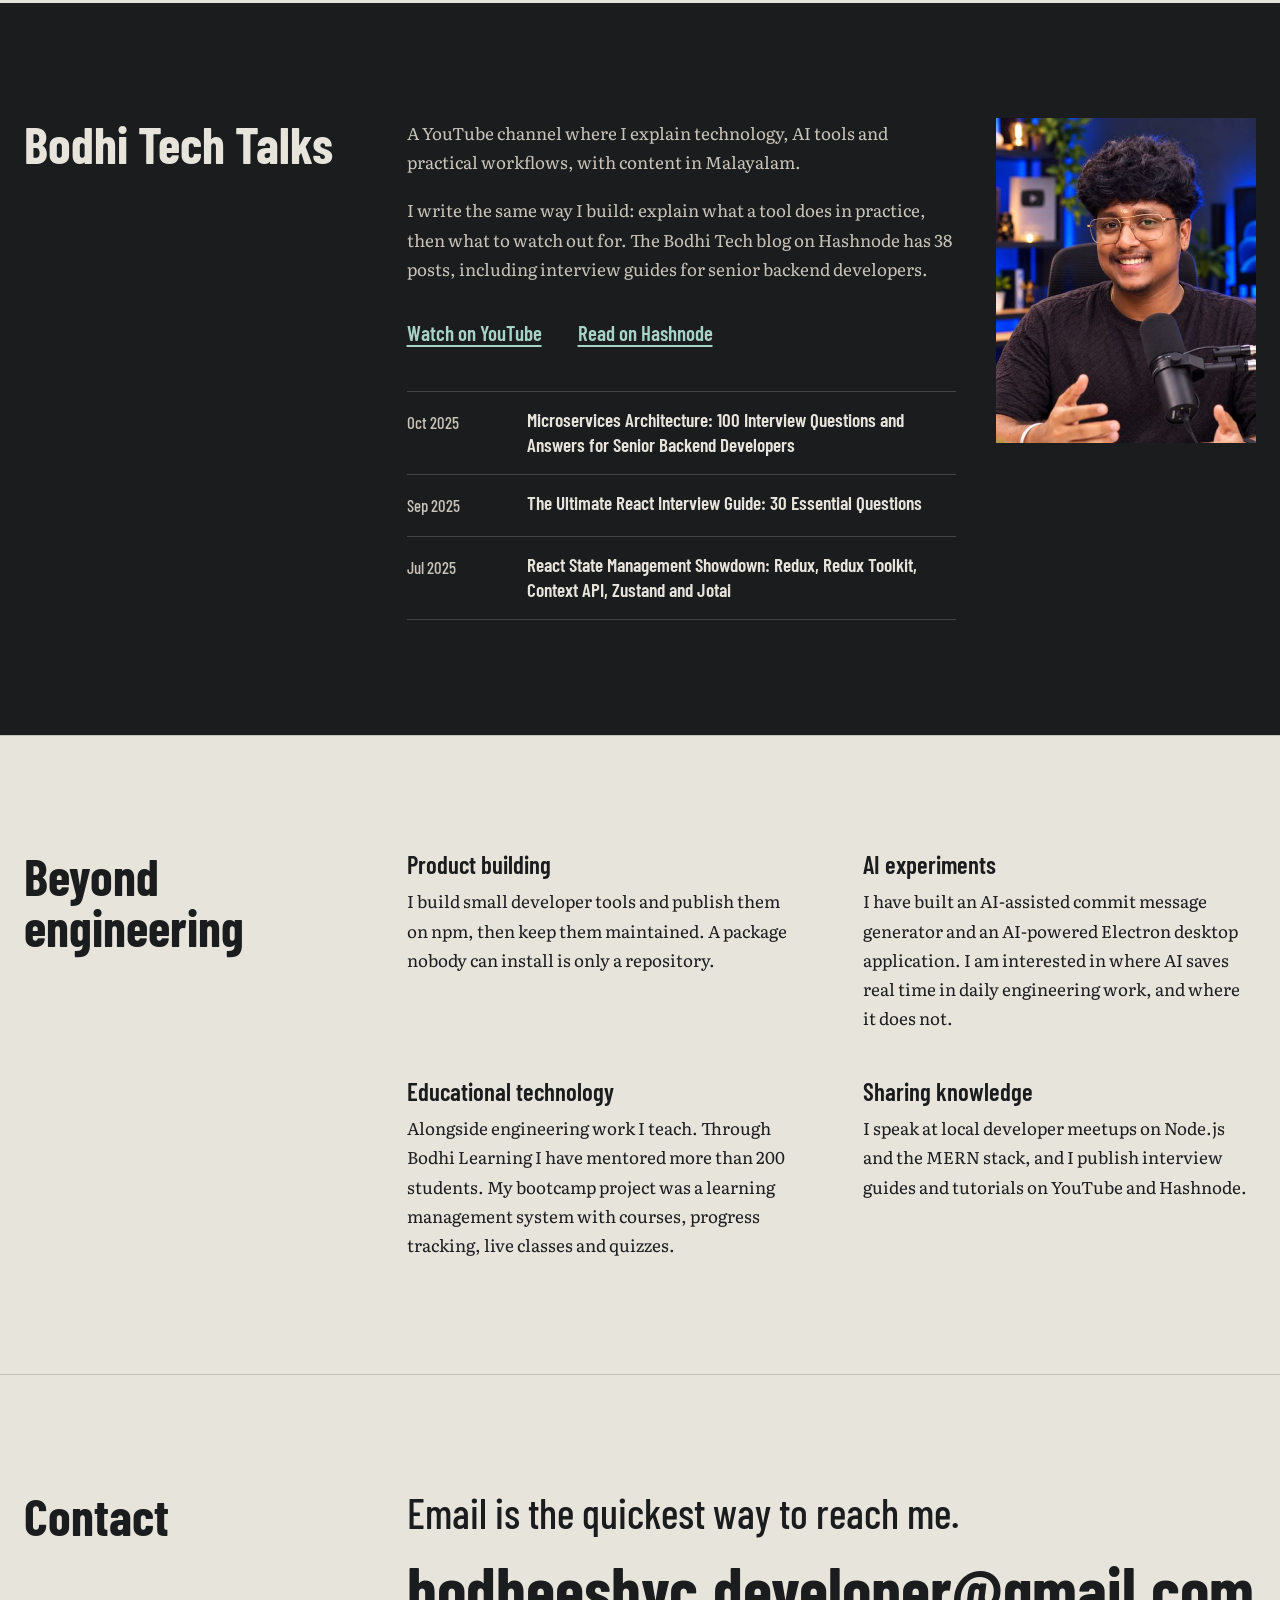
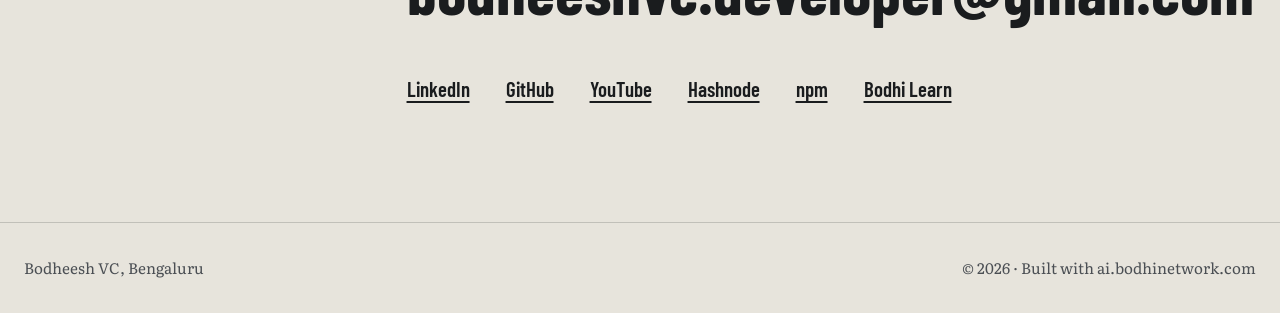
==== commit dfd7a3b5: "updated certificates section" ====
--- a/index.html
+++ b/index.html
@@ -77,6 +77,7 @@
           <li><a href="#about">About</a></li>
           <li><a href="#experience">Experience</a></li>
           <li><a href="#education">Education</a></li>
+          <li><a href="#certificates">Certificates</a></li>
           <li><a href="#projects">Projects</a></li>
           <li><a href="#expertise">Expertise</a></li>
           <li><a href="#leading">Leading</a></li>
@@ -300,6 +301,65 @@
       </div>
     </section>
 
+    <!-- Certificates -->
+    <section class="section" id="certificates" aria-labelledby="certificates-title">
+      <div class="wrap section-grid">
+        <h2 class="section-label reveal" id="certificates-title">Certificates</h2>
+        <div>
+          <p class="certs-intro reveal">31 completed courses, grouped by subject. Select a title to open its certificate as a PDF.</p>
+
+          <div class="cert-group reveal">
+            <h3>Security awareness</h3>
+            <ul class="certs">
+              <li><a href="Images/certificate-previews/what-is-cybersecurity.jpg" data-image="Images/certificate-previews/what-is-cybersecurity.jpg">What Is Cybersecurity</a></li>
+              <li><a href="Images/certificate-previews/what-is-social-engineering.jpg" data-image="Images/certificate-previews/what-is-social-engineering.jpg">What Is Social Engineering?</a></li>
+              <li><a href="Images/certificate-previews/phishing-101.jpg" data-image="Images/certificate-previews/phishing-101.jpg">Phishing 101</a></li>
+              <li><a href="Images/certificate-previews/preventing-phone-scams-and-vishing-attacks.jpg" data-image="Images/certificate-previews/preventing-phone-scams-and-vishing-attacks.jpg">Preventing Phone Scams and Vishing Attacks</a></li>
+              <li><a href="Images/certificate-previews/safeguarding-against-business-email-compromise.jpg" data-image="Images/certificate-previews/safeguarding-against-business-email-compromise.jpg">Safeguarding Against Business Email Compromise</a></li>
+              <li><a href="Images/certificate-previews/protecting-against-malware.jpg" data-image="Images/certificate-previews/protecting-against-malware.jpg">Protecting Against Malware</a></li>
+              <li><a href="Images/certificate-previews/dealing-with-a-security-incident.jpg" data-image="Images/certificate-previews/dealing-with-a-security-incident.jpg">Dealing With a Security Incident</a></li>
+              <li><a href="Images/certificate-previews/creating-and-managing-strong-passwords.jpg" data-image="Images/certificate-previews/creating-and-managing-strong-passwords.jpg">Creating and Managing Strong Passwords</a></li>
+              <li><a href="Images/certificate-previews/a-guide-to-multifactor-authentication.jpg" data-image="Images/certificate-previews/a-guide-to-multifactor-authentication.jpg">A Guide to Multifactor Authentication</a></li>
+              <li><a href="Images/certificate-previews/best-practices-for-secure-internet-browsing.jpg" data-image="Images/certificate-previews/best-practices-for-secure-internet-browsing.jpg">Best Practices for Secure Internet Browsing</a></li>
+              <li><a href="Images/certificate-previews/tips-for-public-wi-fi-security.jpg" data-image="Images/certificate-previews/tips-for-public-wi-fi-security.jpg">Tips for Public Wi-Fi Security</a></li>
+              <li><a href="Images/certificate-previews/portable-devices-and-removable-media-security.jpg" data-image="Images/certificate-previews/portable-devices-and-removable-media-security.jpg">Portable Devices and Removable Media Security</a></li>
+              <li><a href="Images/certificate-previews/safe-use-of-social-media.jpg" data-image="Images/certificate-previews/safe-use-of-social-media.jpg">Safe Use of Social Media</a></li>
+              <li><a href="Images/certificate-previews/using-physical-security-to-keep-facilities-and-assets-safe.jpg" data-image="Images/certificate-previews/using-physical-security-to-keep-facilities-and-assets-safe.jpg">Using Physical Security to Keep Facilities and Assets Safe</a></li>
+              <li><a href="Images/certificate-previews/vapt.jpg" data-image="Images/certificate-previews/vapt.jpg">VAPT</a></li>
+            </ul>
+          </div>
+
+          <div class="cert-group reveal">
+            <h3>Standards, compliance and conduct</h3>
+            <ul class="certs">
+              <li><a href="Images/certificate-previews/itil-v4.jpg" data-image="Images/certificate-previews/itil-v4.jpg">ITIL v4</a></li>
+              <li><a href="Images/certificate-previews/iso-9001-awareness-training.jpg" data-image="Images/certificate-previews/iso-9001-awareness-training.jpg">ISO 9001 Awareness Training</a></li>
+              <li><a href="Images/certificate-previews/risk-management-awareness.jpg" data-image="Images/certificate-previews/risk-management-awareness.jpg">Risk Management Awareness</a></li>
+              <li><a href="Images/certificate-previews/digital-personal-data-protection-dpdp-act-awareness-adoption.jpg" data-image="Images/certificate-previews/digital-personal-data-protection-dpdp-act-awareness-adoption.jpg">Digital Personal Data Protection (DPDP) Act: Awareness and Adoption</a></li>
+              <li><a href="Images/certificate-previews/the-importance-of-confidentiality-in-the-workplace.jpg" data-image="Images/certificate-previews/the-importance-of-confidentiality-in-the-workplace.jpg">The Importance of Confidentiality in the Workplace</a></li>
+              <li><a href="Images/certificate-previews/creating-an-employee-code-of-conduct.jpg" data-image="Images/certificate-previews/creating-an-employee-code-of-conduct.jpg">Creating an Employee Code of Conduct</a></li>
+              <li><a href="Images/certificate-previews/prevention-of-sexual-harassment-in-the-workplace-global.jpg" data-image="Images/certificate-previews/prevention-of-sexual-harassment-in-the-workplace-global.jpg">Prevention of Sexual Harassment in the Workplace (Global)</a></li>
+              <li><a href="Images/certificate-previews/prevention-of-sexual-harassment-in-the-workplace-india.jpg" data-image="Images/certificate-previews/prevention-of-sexual-harassment-in-the-workplace-india.jpg">Prevention of Sexual Harassment in the Workplace (India)</a></li>
+              <li><a href="Images/certificate-previews/preventing-sexual-harassment-as-a-supervisor.jpg" data-image="Images/certificate-previews/preventing-sexual-harassment-as-a-supervisor.jpg">Preventing Sexual Harassment as a Supervisor</a></li>
+            </ul>
+          </div>
+
+          <div class="cert-group reveal">
+            <h3>Communication and work skills</h3>
+            <ul class="certs">
+              <li><a href="Images/certificate-previews/5-tips-to-take-control-of-your-inbox.jpg" data-image="Images/certificate-previews/5-tips-to-take-control-of-your-inbox.jpg">5 Tips to Take Control of Your Inbox</a></li>
+              <li><a href="Images/certificate-previews/email-meeting-ettiquette-essentials.jpg" data-image="Images/certificate-previews/email-meeting-ettiquette-essentials.jpg">Email and Meeting Etiquette Essentials</a></li>
+              <li><a href="Images/certificate-previews/eliminating-indianisms-redundancies-in-communication.jpg" data-image="Images/certificate-previews/eliminating-indianisms-redundancies-in-communication.jpg">Eliminating Indianisms and Redundancies in Communication</a></li>
+              <li><a href="Images/certificate-previews/nato-phonetics-for-everyday-communication.jpg" data-image="Images/certificate-previews/nato-phonetics-for-everyday-communication.jpg">NATO Phonetics for Everyday Communication</a></li>
+              <li><a href="Images/certificate-previews/foundations-of-effective-presentation-skills.jpg" data-image="Images/certificate-previews/foundations-of-effective-presentation-skills.jpg">Foundations of Effective Presentation Skills</a></li>
+              <li><a href="Images/certificate-previews/why-and-how-to-stop-multitasking.jpg" data-image="Images/certificate-previews/why-and-how-to-stop-multitasking.jpg">Why and How to Stop Multitasking</a></li>
+              <li><a href="Images/certificate-previews/what-is-empathy.jpg" data-image="Images/certificate-previews/what-is-empathy.jpg">What Is Empathy?</a></li>
+            </ul>
+          </div>
+        </div>
+      </div>
+    </section>
+
     <!-- Projects -->
     <section class="section" id="projects" aria-labelledby="projects-title">
       <div class="wrap section-grid">
@@ -571,6 +631,18 @@
     </div>
   </footer>
 
+  <dialog class="cert-modal" id="certModal" aria-labelledby="certModalTitle">
+    <div class="cert-modal-inner">
+      <div class="cert-modal-bar">
+        <h3 class="cert-modal-title" id="certModalTitle"></h3>
+        <button class="cert-modal-close" type="button">Close</button>
+      </div>
+      <div class="cert-modal-body">
+        <img class="cert-modal-img" alt="" draggable="false">
+      </div>
+    </div>
+  </dialog>
+
   <script src="script.js" defer></script>
 </body>
 </html>
--- a/styles.css
+++ b/styles.css
@@ -927,6 +927,61 @@
   color: var(--ink-2);
 }
 
+/* Certificates: grouped links to the PDFs */
+.certs-intro {
+  margin: 0 0 1.75rem;
+  max-width: 44rem;
+  color: var(--ink-2);
+}
+
+.cert-group + .cert-group {
+  margin-top: 2.25rem;
+}
+
+.cert-group h3 {
+  font-family: var(--display);
+  font-weight: 600;
+  font-size: 1.4rem;
+  line-height: 1.2;
+  margin: 0 0 0.75rem;
+}
+
+.certs {
+  list-style: none;
+  margin: 0;
+  padding: 0;
+  display: grid;
+  grid-template-columns: repeat(2, minmax(0, 1fr));
+  gap: 0 clamp(1.5rem, 4vw, 3rem);
+}
+
+.certs li {
+  padding-block: 0.6rem;
+  border-top: 1px solid var(--rule);
+}
+
+.certs a {
+  color: var(--ink);
+  text-decoration: none;
+  line-height: 1.4;
+  background-image: linear-gradient(currentColor, currentColor);
+  background-size: 0 1.5px;
+  background-position: 0 100%;
+  background-repeat: no-repeat;
+  transition: background-size 0.3s ease;
+}
+
+.certs a:hover,
+.certs a:focus-visible {
+  background-size: 100% 1.5px;
+}
+
+@media (max-width: 760px) {
+  .certs {
+    grid-template-columns: minmax(0, 1fr);
+  }
+}
+
 /* Creator: text and photo side by side on the dark panel */
 .creator-body {
   display: grid;
@@ -979,6 +1034,93 @@
   .scroll-progress,
   .site-header {
     display: none;
+  }
+}
+
+/* Certificate modal */
+.cert-modal {
+  inset: 0;
+  margin: 1rem auto auto;
+  width: min(1140px, calc(100vw - 2rem));
+  max-height: calc(100dvh - 2rem);
+  padding: 0;
+  border: 0;
+  border-radius: 6px;
+  background: var(--paper);
+  color: var(--ink);
+  box-shadow: 0 24px 60px rgba(0, 0, 0, 0.35);
+}
+
+.cert-modal::backdrop {
+  background: rgba(26, 28, 30, 0.7);
+}
+
+.cert-modal-inner {
+  display: flex;
+  flex-direction: column;
+  max-height: calc(100dvh - 2rem);
+}
+
+.cert-modal-bar {
+  display: flex;
+  align-items: center;
+  justify-content: space-between;
+  gap: 1rem;
+  padding: 0.75rem 1rem 0.75rem 1.25rem;
+  border-bottom: 1px solid var(--rule);
+}
+
+.cert-modal-title {
+  margin: 0;
+  font-family: var(--display);
+  font-weight: 600;
+  font-size: 1.25rem;
+  line-height: 1.25;
+}
+
+.cert-modal-close {
+  flex: none;
+  font: inherit;
+  font-family: var(--display);
+  font-weight: 600;
+  font-size: 1rem;
+  padding: 0.4rem 1rem;
+  border: 1px solid var(--ink);
+  border-radius: 4px;
+  background: transparent;
+  color: var(--ink);
+  cursor: pointer;
+}
+
+.cert-modal-close:hover,
+.cert-modal-close:focus-visible {
+  background: var(--ink);
+  color: var(--paper);
+}
+
+.cert-modal-body {
+  flex: 1 1 auto;
+  min-height: 0;
+  overflow: auto;
+  padding: 0.75rem;
+  background: var(--ink);
+}
+
+.cert-modal-img {
+  display: block;
+  width: 100%;
+  height: auto;
+  margin: 0 auto;
+  background: #fff;
+  box-shadow: 0 8px 24px rgba(0, 0, 0, 0.4);
+  -webkit-user-select: none;
+  user-select: none;
+  -webkit-touch-callout: none;
+}
+
+@media (max-width: 760px) {
+  .cert-modal {
+    width: calc(100vw - 2rem);
   }
 }
 
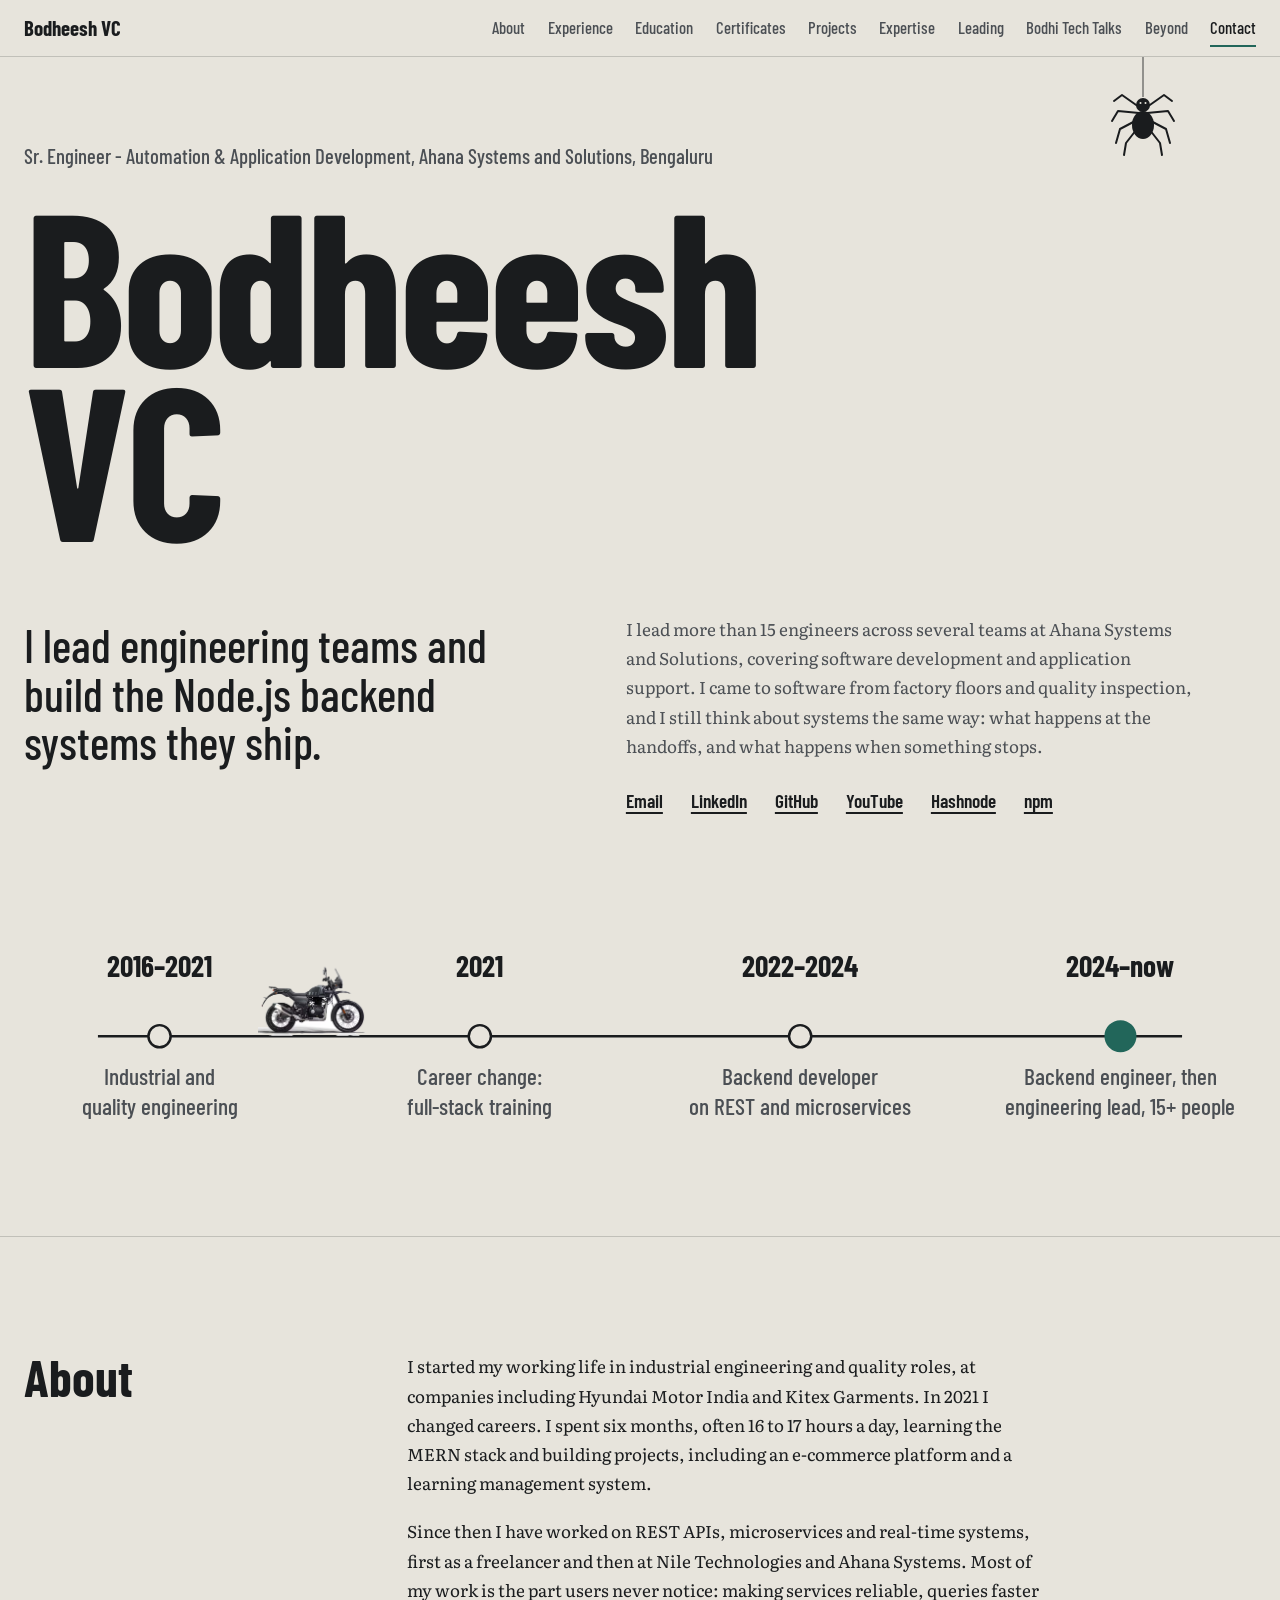
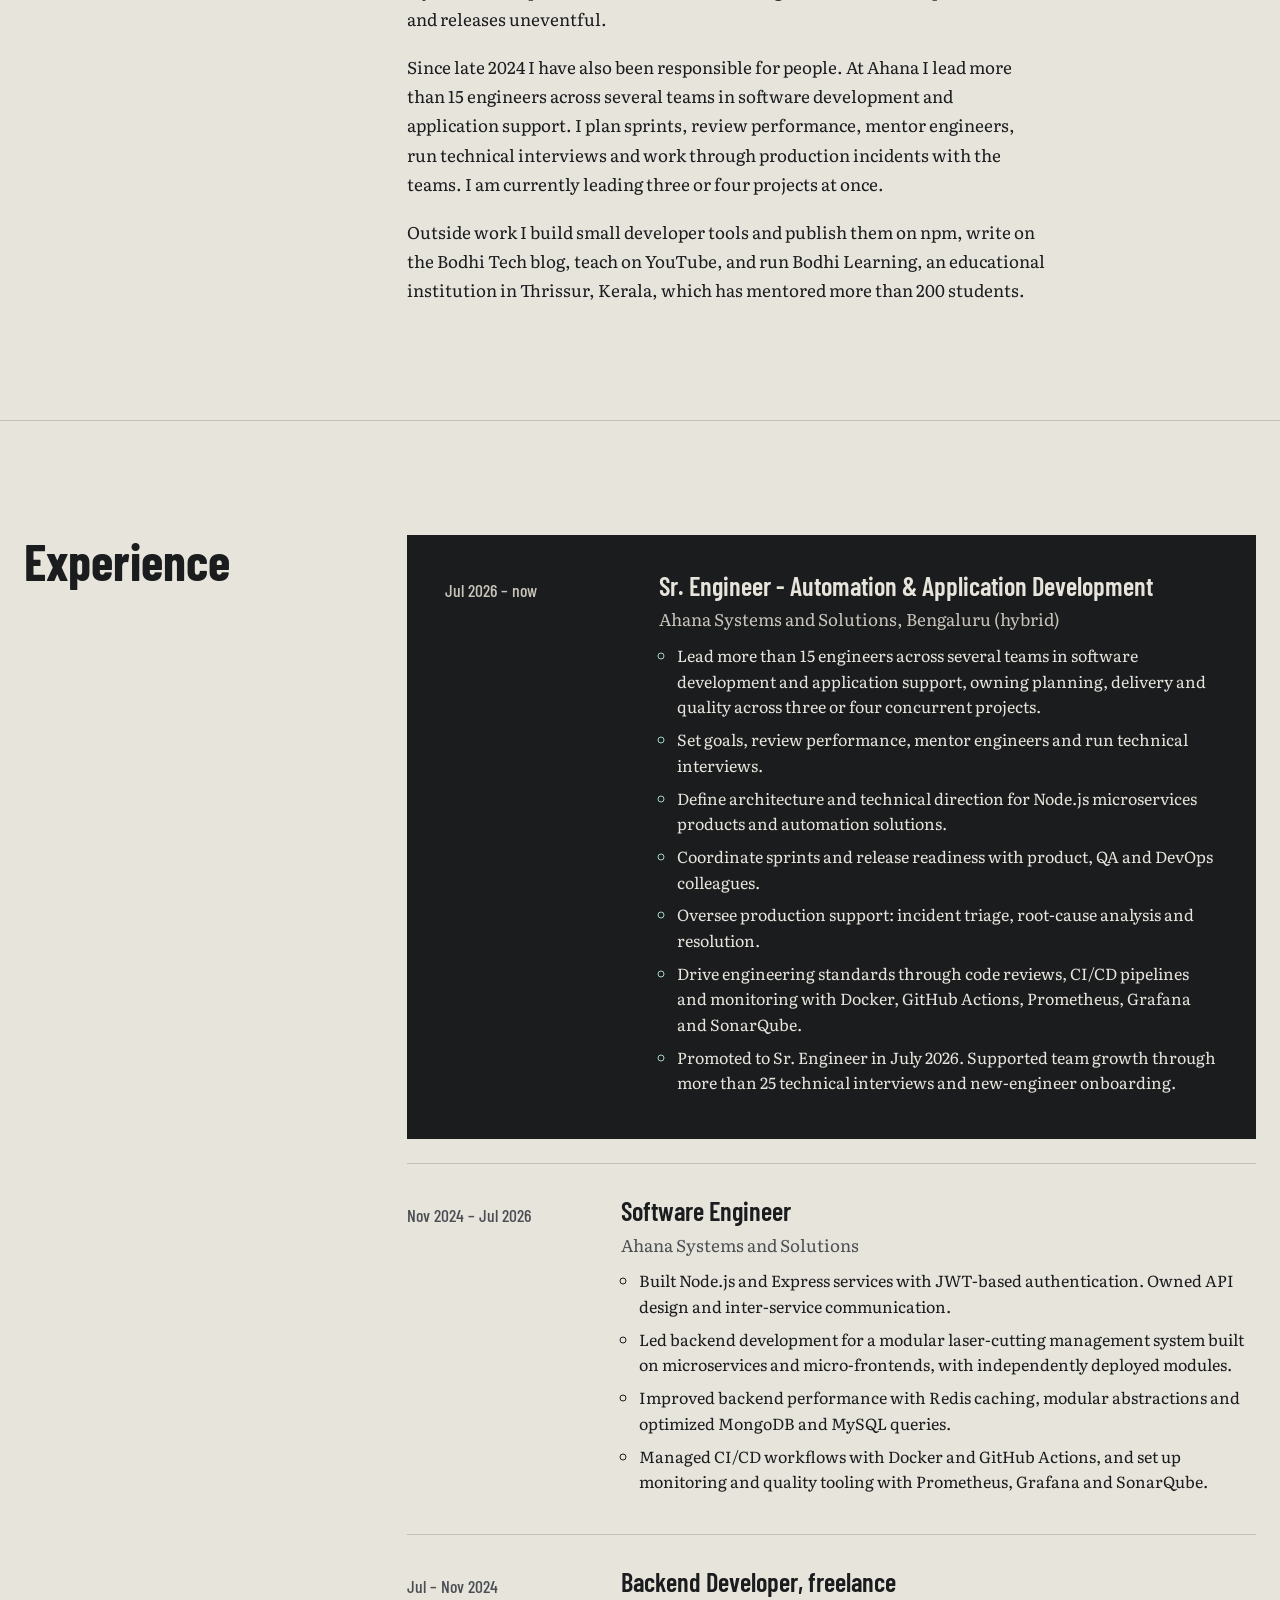
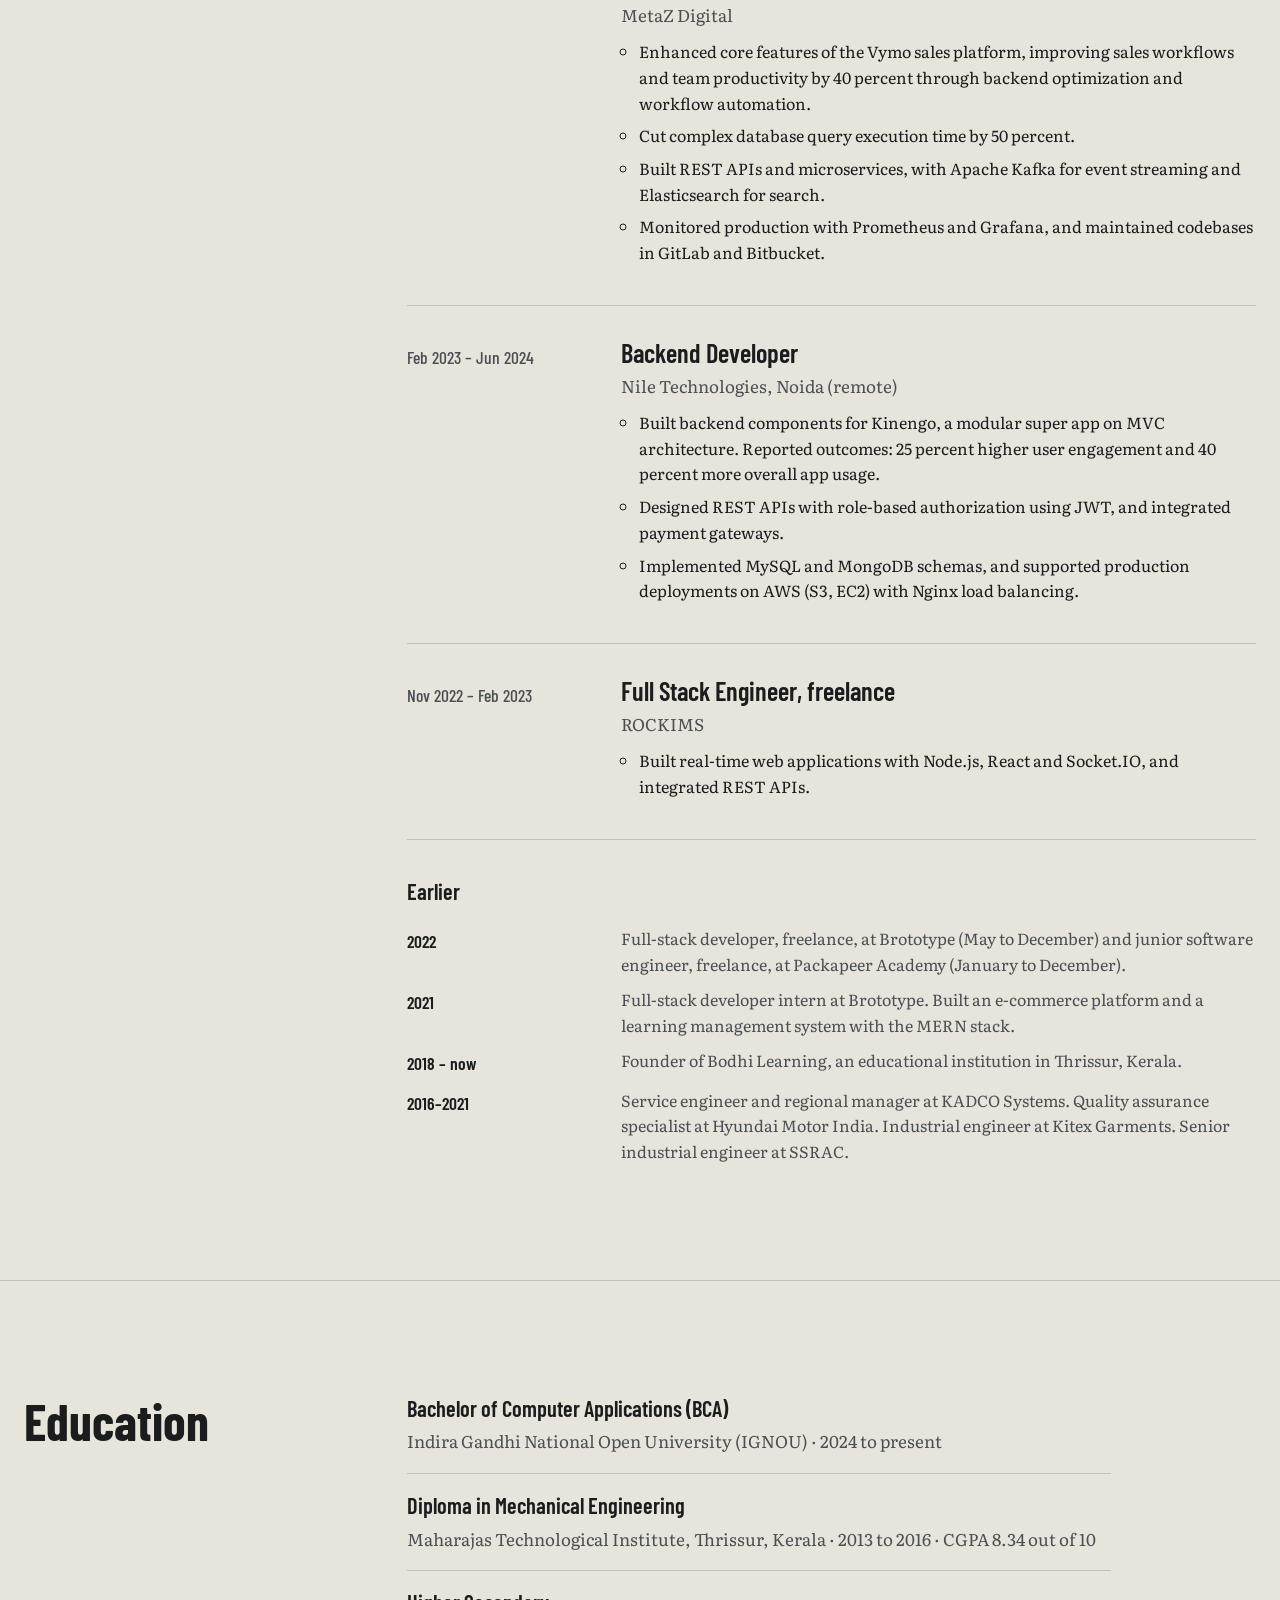
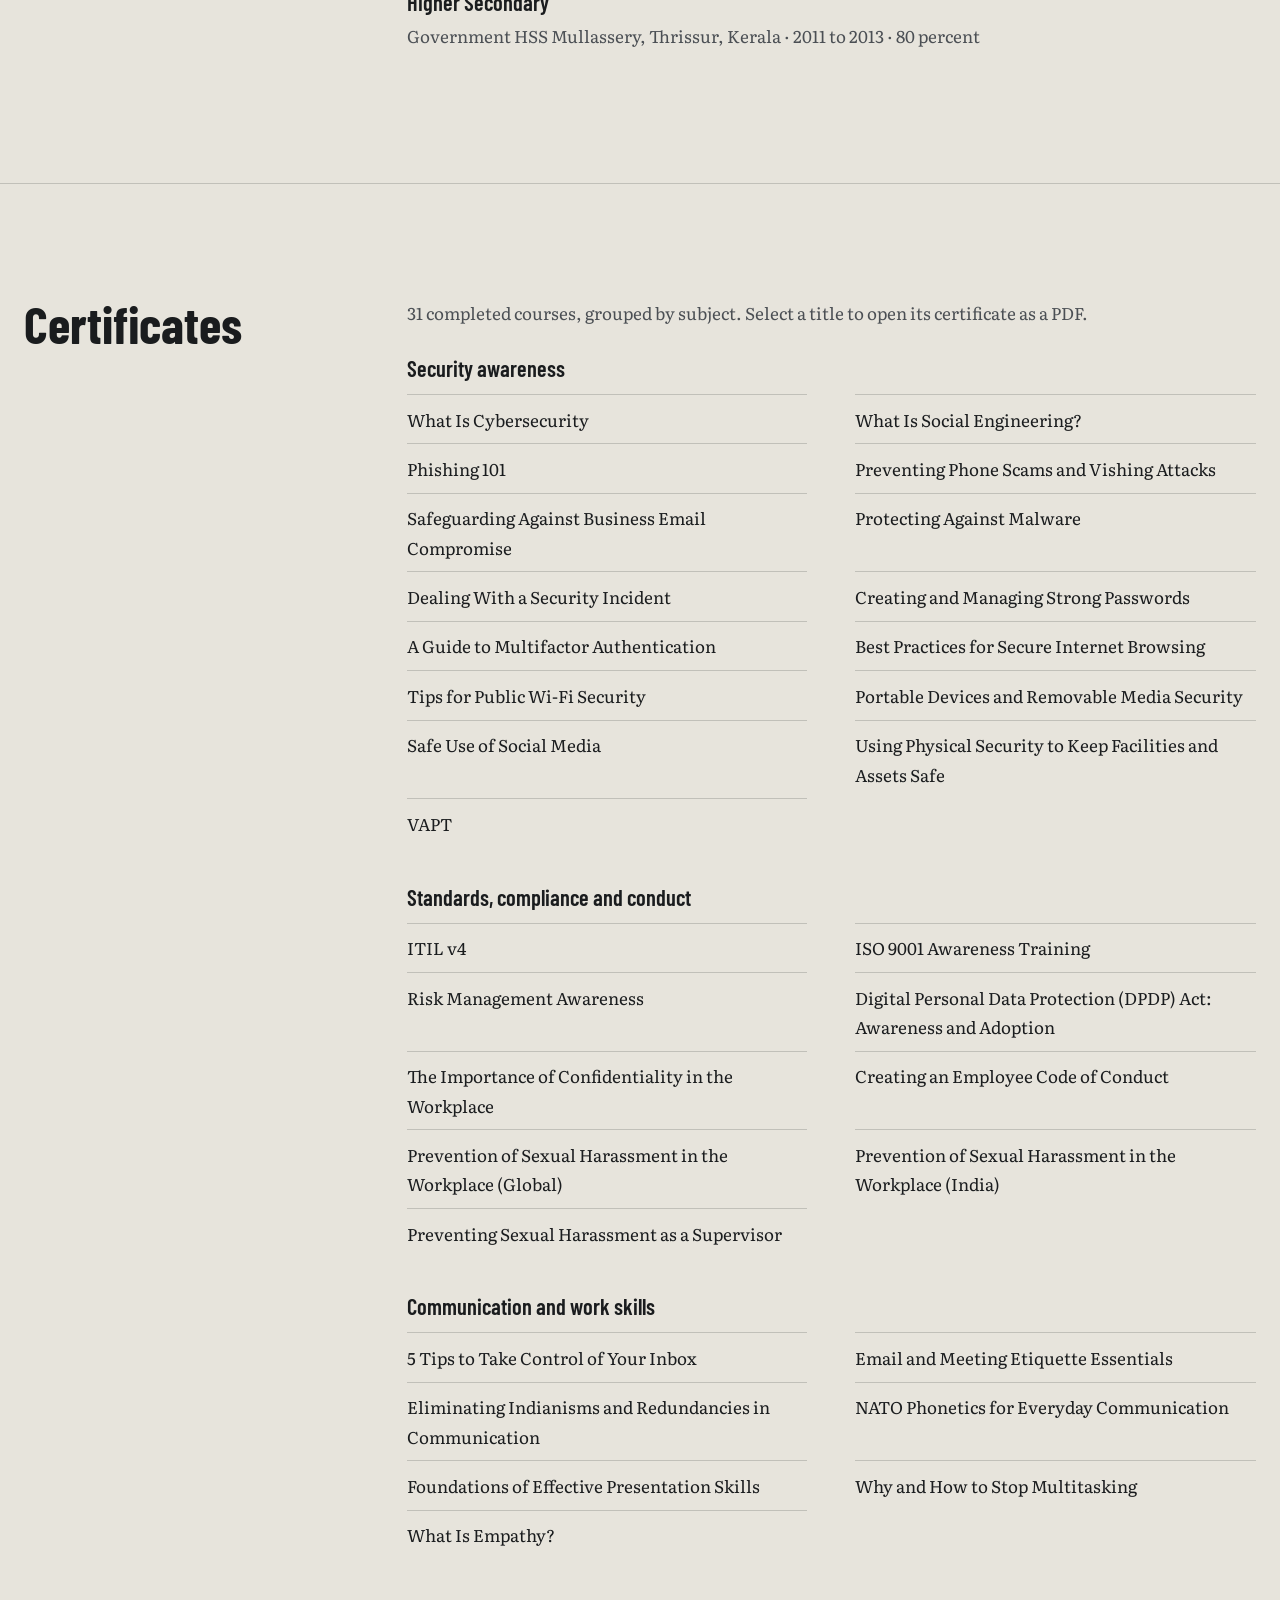
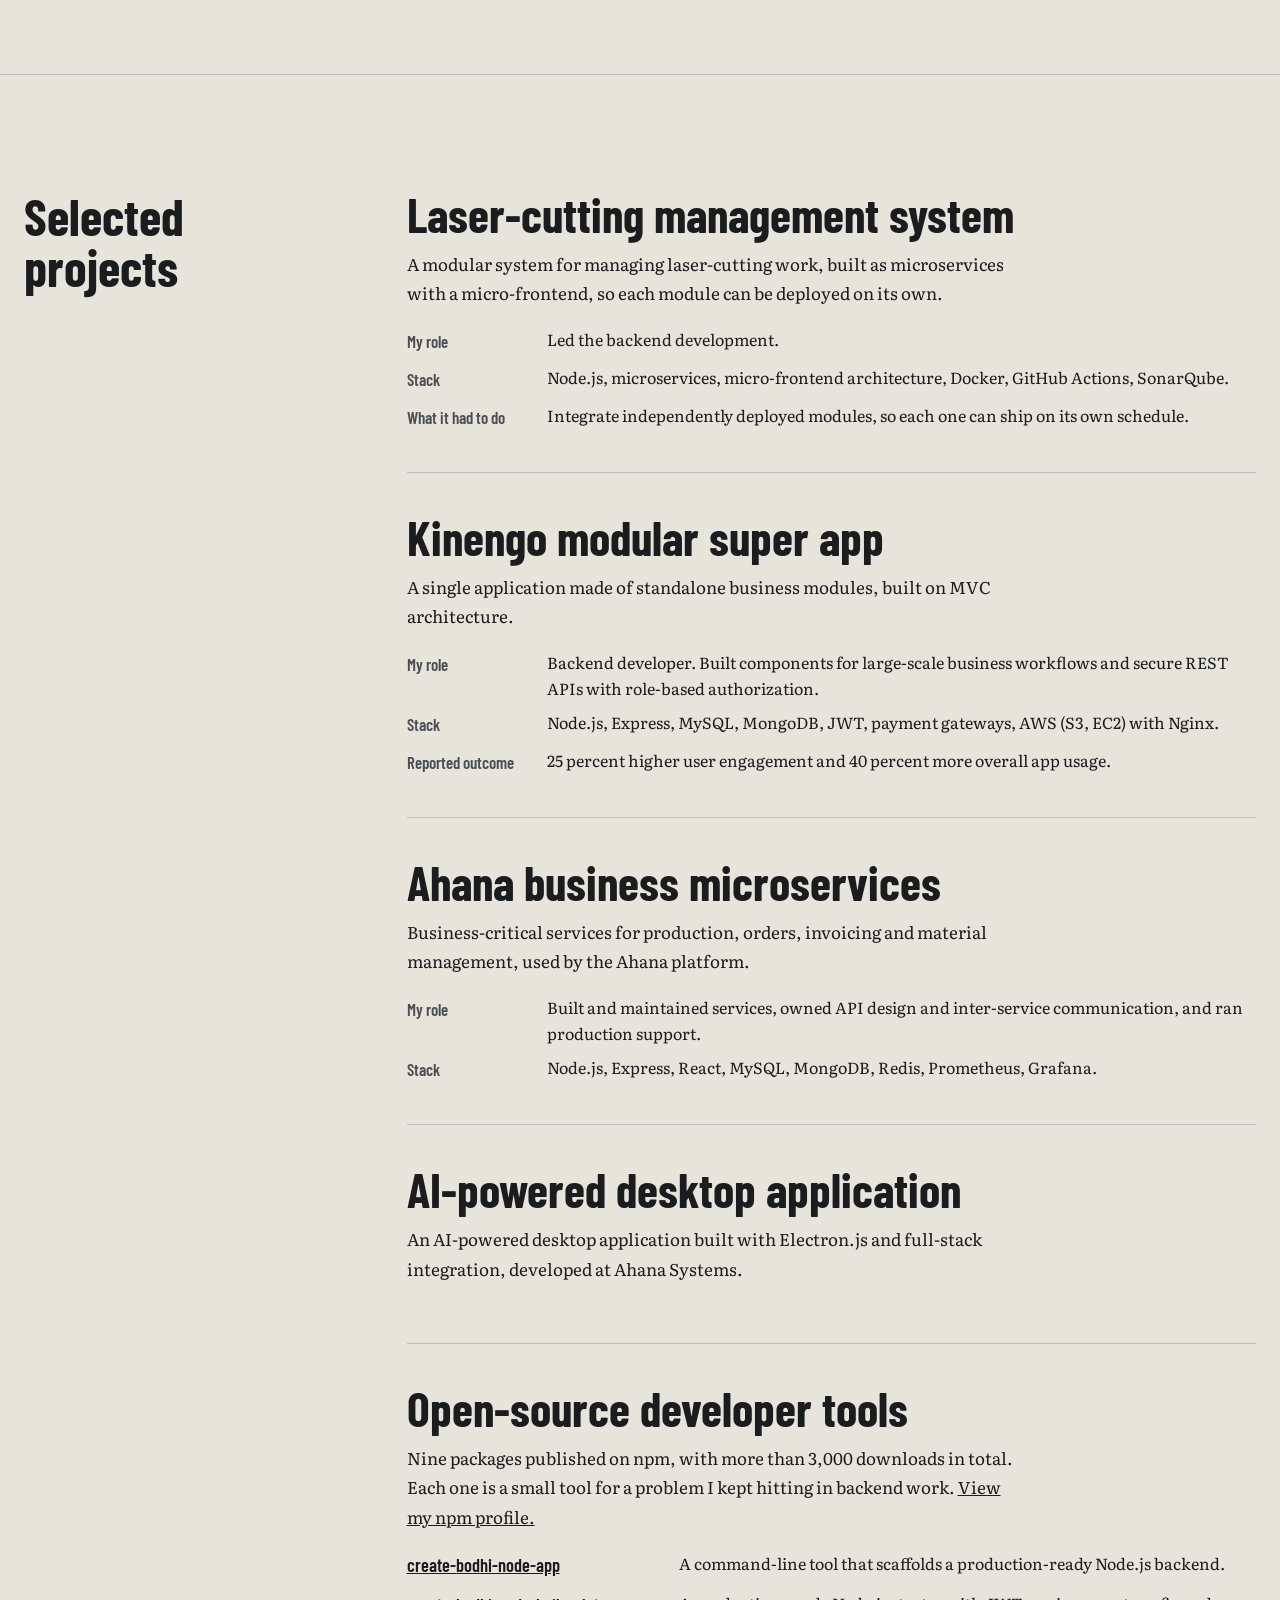
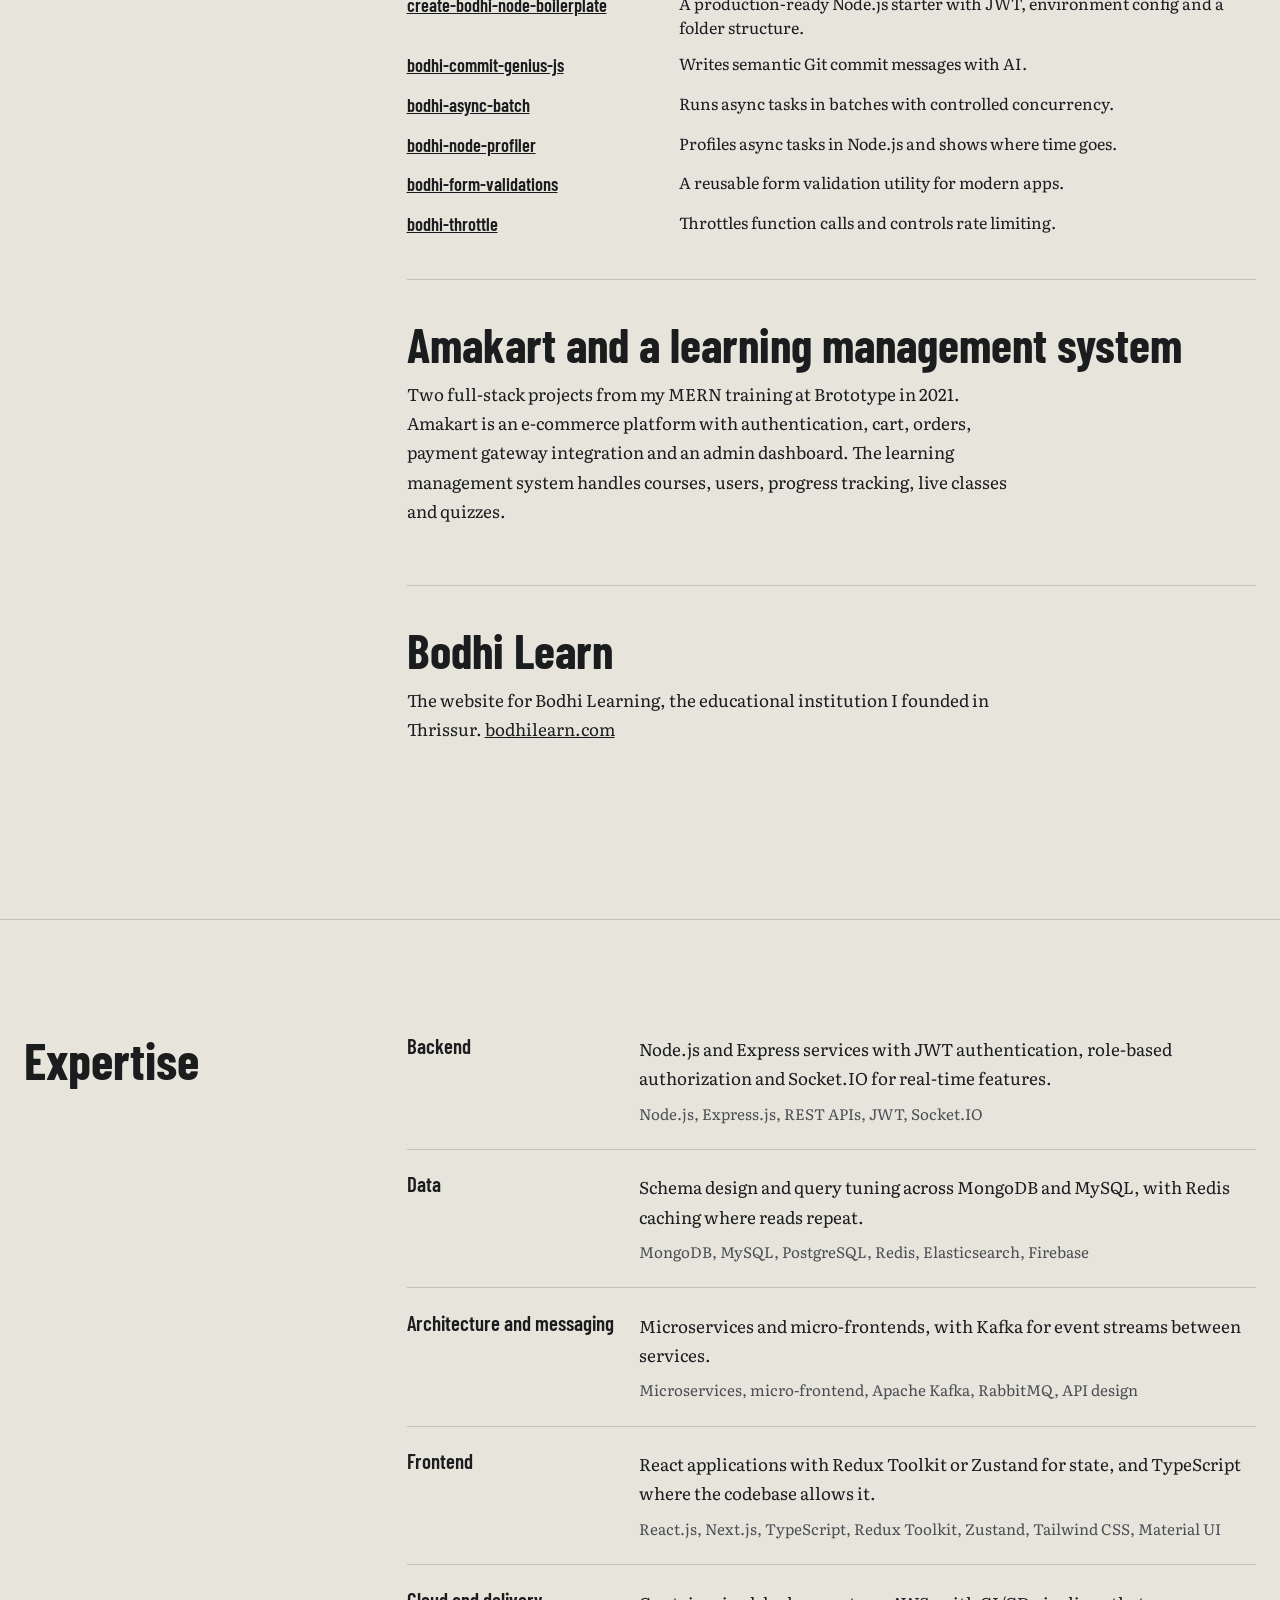
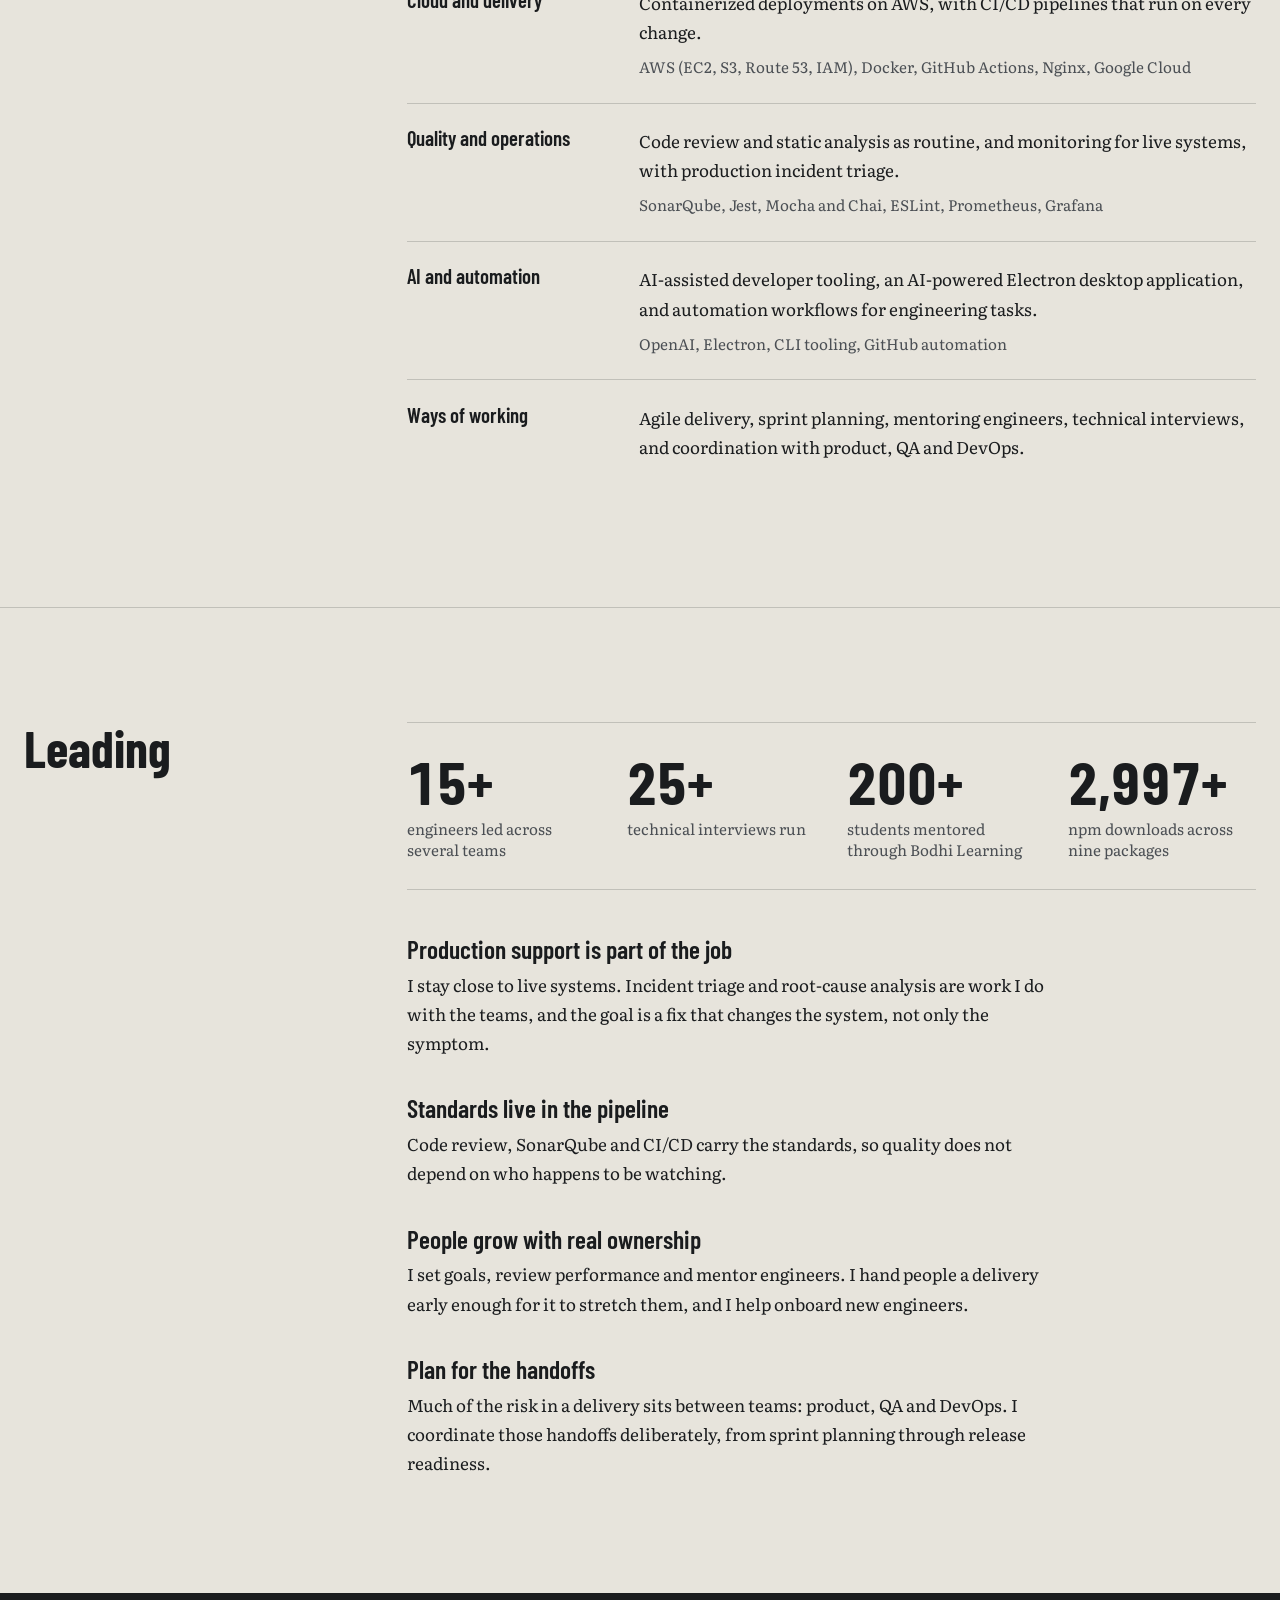
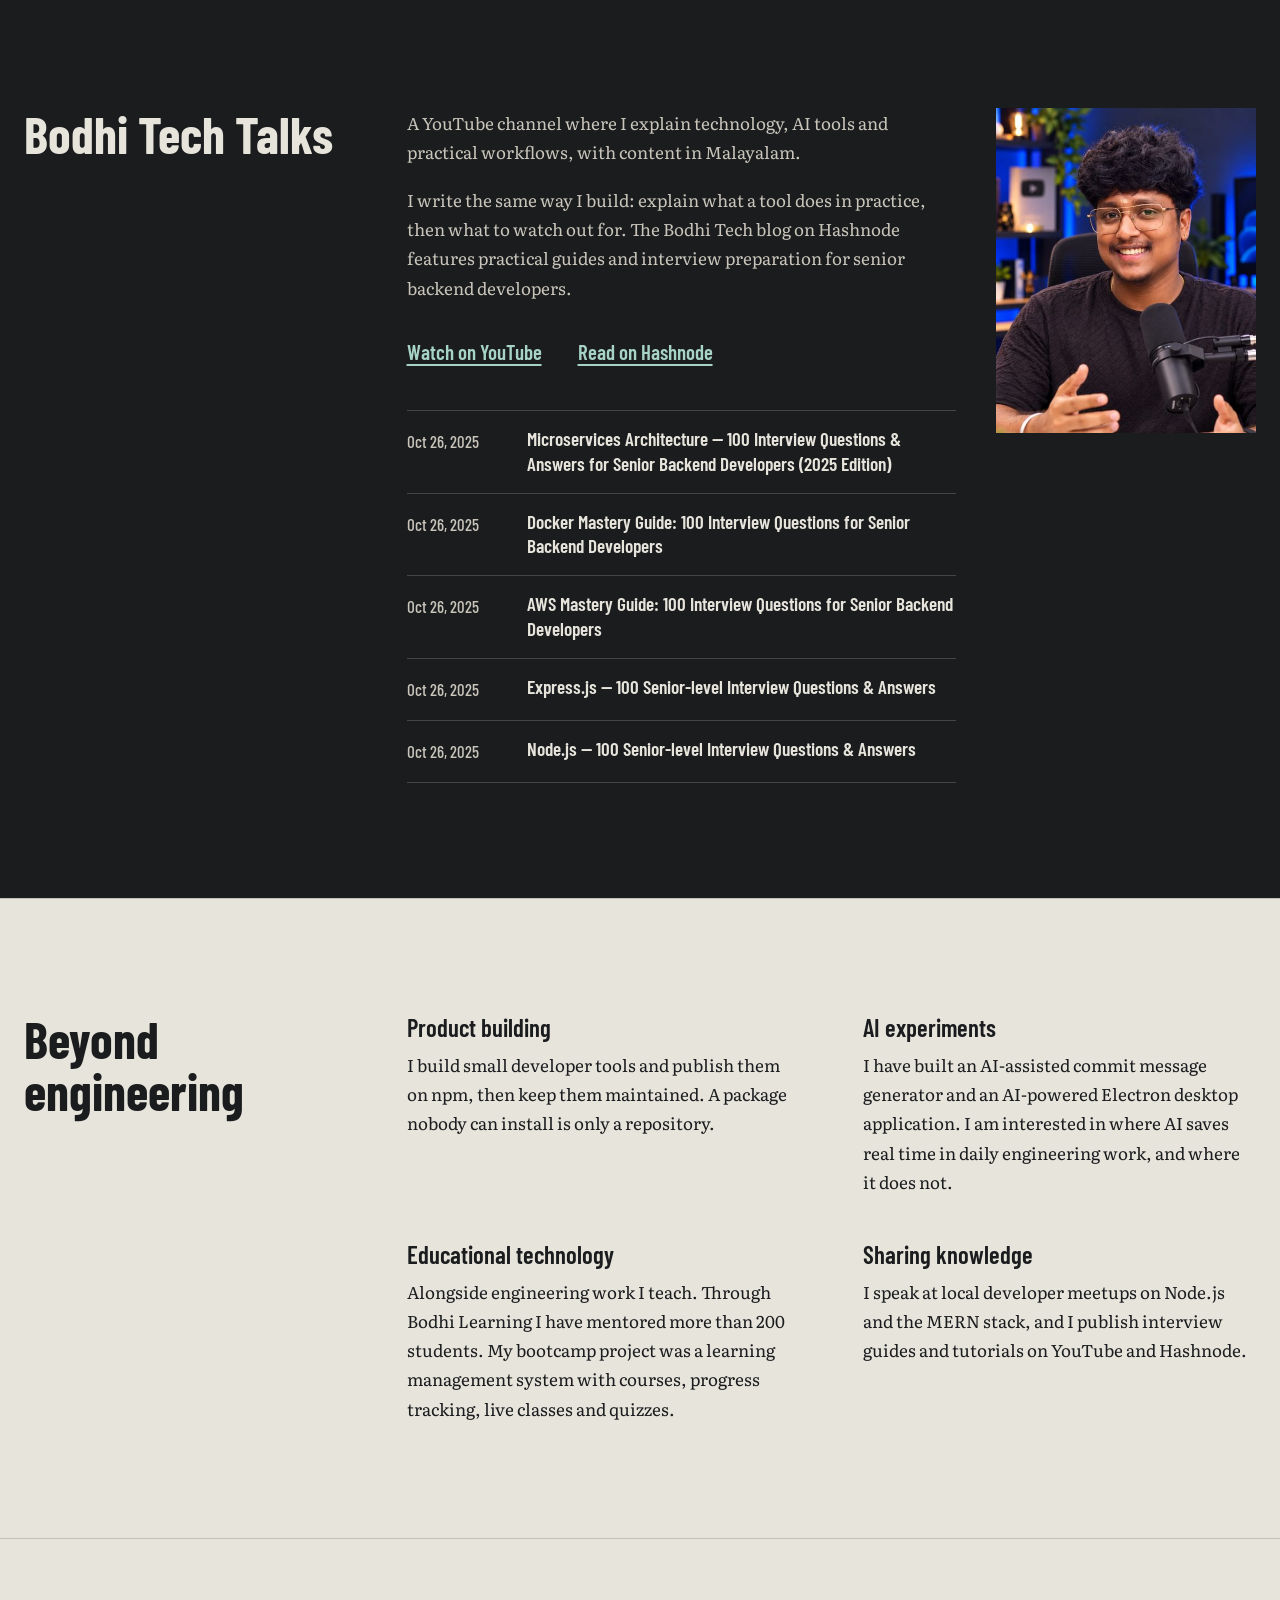
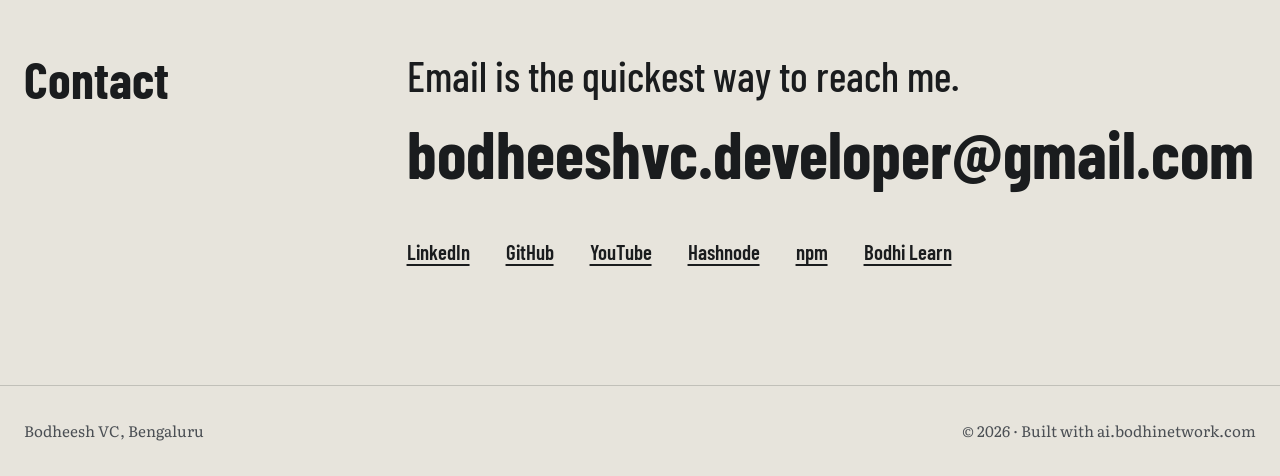
==== commit 063fee7a: "added npm" ====
--- a/index.html
+++ b/index.html
@@ -410,16 +410,17 @@
 
           <article class="project reveal">
             <h3>Open-source developer tools</h3>
-            <p class="lead">Eight packages published on npm, with more than 3,000 downloads in total. Each one is a small tool for a problem I kept hitting in backend work.</p>
+            <p class="lead">Nine packages published on npm, with more than 3,000 downloads in total. Each one is a small tool for a problem I kept hitting in backend work. <a href="https://www.npmjs.com/~bodheesh">View my npm profile.</a></p>
             <ul class="packages">
-              <li><strong>create-bodhi-node-app</strong><span>A command-line tool that scaffolds a production-ready Node.js backend.</span></li>
-              <li><strong>create-bodhi-node-boilerplate</strong><span>A production-ready Node.js starter with JWT, environment config and a folder structure.</span></li>
-              <li><strong>bodhi-commit-genius-js</strong><span>Writes semantic Git commit messages with OpenAI.</span></li>
-              <li><strong>bodhi-async-batch</strong><span>Runs async tasks in batches with controlled concurrency.</span></li>
-              <li><strong>bodhi-node-profiler</strong><span>Profiles async tasks in Node.js and shows where time goes.</span></li>
-              <li><strong>bodhi-form-validations</strong><span>A reusable form validation utility for modern apps.</span></li>
-              <li><strong>bodhi-throttle</strong><span>Throttles function calls and controls rate limiting.</span></li>
-              <li><strong>auto-readme-updater</strong><span>Generates and updates README files from templates.</span></li>
+              <li><strong><a href="https://www.npmjs.com/package/create-bodhi-node-app">create-bodhi-node-app</a></strong><span>A command-line tool that scaffolds a production-ready Node.js backend.</span></li>
+              <!-- <li><strong><a href="https://www.npmjs.com/package/@bodheesh/create-bodhi-node-app">@bodheesh/create-bodhi-node-app</a></strong><span>A scoped package for creating a production-ready Node.js REST API.</span></li> -->
+              <li><strong><a href="https://www.npmjs.com/package/create-bodhi-node-boilerplate">create-bodhi-node-boilerplate</a></strong><span>A production-ready Node.js starter with JWT, environment config and a folder structure.</span></li>
+              <li><strong><a href="https://www.npmjs.com/package/bodhi-commit-genius-js">bodhi-commit-genius-js</a></strong><span>Writes semantic Git commit messages with AI.</span></li>
+              <li><strong><a href="https://www.npmjs.com/package/bodhi-async-batch">bodhi-async-batch</a></strong><span>Runs async tasks in batches with controlled concurrency.</span></li>
+              <li><strong><a href="https://www.npmjs.com/package/bodhi-node-profiler">bodhi-node-profiler</a></strong><span>Profiles async tasks in Node.js and shows where time goes.</span></li>
+              <li><strong><a href="https://www.npmjs.com/package/bodhi-form-validations">bodhi-form-validations</a></strong><span>A reusable form validation utility for modern apps.</span></li>
+              <li><strong><a href="https://www.npmjs.com/package/bodhi-throttle">bodhi-throttle</a></strong><span>Throttles function calls and controls rate limiting.</span></li>
+              <!-- <li><strong><a href="https://www.npmjs.com/package/auto-readme-updater">auto-readme-updater</a></strong><span>Generates and updates README files from templates.</span></li> -->
             </ul>
           </article>
 
@@ -521,7 +522,7 @@
             </div>
             <div class="stat">
               <span class="stat-num" data-count="3000" data-suffix="+">3,000+</span>
-              <span class="stat-label">npm downloads across eight packages</span>
+              <span class="stat-label">npm downloads across nine packages</span>
             </div>
           </div>
 
@@ -554,7 +555,7 @@
         <div class="creator-body">
           <div class="prose reveal">
             <p>A YouTube channel where I explain technology, AI tools and practical workflows, with content in Malayalam.</p>
-            <p>I write the same way I build: explain what a tool does in practice, then what to watch out for. The Bodhi Tech blog on Hashnode has 38 posts, including interview guides for senior backend developers.</p>
+            <p>I write the same way I build: explain what a tool does in practice, then what to watch out for. The Bodhi Tech blog on Hashnode features practical guides and interview preparation for senior backend developers.</p>
 
             <ul class="creator-links">
               <li><a class="sweep" href="https://www.youtube.com/@BodhiTechTalks">Watch on YouTube</a></li>
@@ -562,9 +563,11 @@
             </ul>
 
             <ol class="posts">
-              <li><time datetime="2025-10">Oct 2025</time><a href="https://bodheesh.hashnode.dev/">Microservices Architecture: 100 Interview Questions and Answers for Senior Backend Developers</a></li>
-              <li><time datetime="2025-09">Sep 2025</time><a href="https://bodheesh.hashnode.dev/">The Ultimate React Interview Guide: 30 Essential Questions</a></li>
-              <li><time datetime="2025-07">Jul 2025</time><a href="https://bodheesh.hashnode.dev/">React State Management Showdown: Redux, Redux Toolkit, Context API, Zustand and Jotai</a></li>
+              <li><time datetime="2025-10-26">Oct 26, 2025</time><a href="https://bodheesh.hashnode.dev/microservices-architecture-100-interview-questions-and-answers-for-senior-backend-developers-2025-edition">Microservices Architecture &mdash; 100 Interview Questions &amp; Answers for Senior Backend Developers (2025 Edition)</a></li>
+              <li><time datetime="2025-10-26">Oct 26, 2025</time><a href="https://bodheesh.hashnode.dev/docker-mastery-guide-100-interview-questions-for-senior-backend-developers">Docker Mastery Guide: 100 Interview Questions for Senior Backend Developers</a></li>
+              <li><time datetime="2025-10-26">Oct 26, 2025</time><a href="https://bodheesh.hashnode.dev/aws-mastery-guide-100-interview-questions-for-senior-backend-developers">AWS Mastery Guide: 100 Interview Questions for Senior Backend Developers</a></li>
+              <li><time datetime="2025-10-26">Oct 26, 2025</time><a href="https://bodheesh.hashnode.dev/expressjs-100-senior-level-interview-questions-and-answers">Express.js &mdash; 100 Senior-level Interview Questions &amp; Answers</a></li>
+              <li><time datetime="2025-10-26">Oct 26, 2025</time><a href="https://bodheesh.hashnode.dev/nodejs-100-senior-level-interview-questions-and-answers">Node.js &mdash; 100 Senior-level Interview Questions &amp; Answers</a></li>
             </ol>
           </div>
           <figure class="creator-photo reveal">
